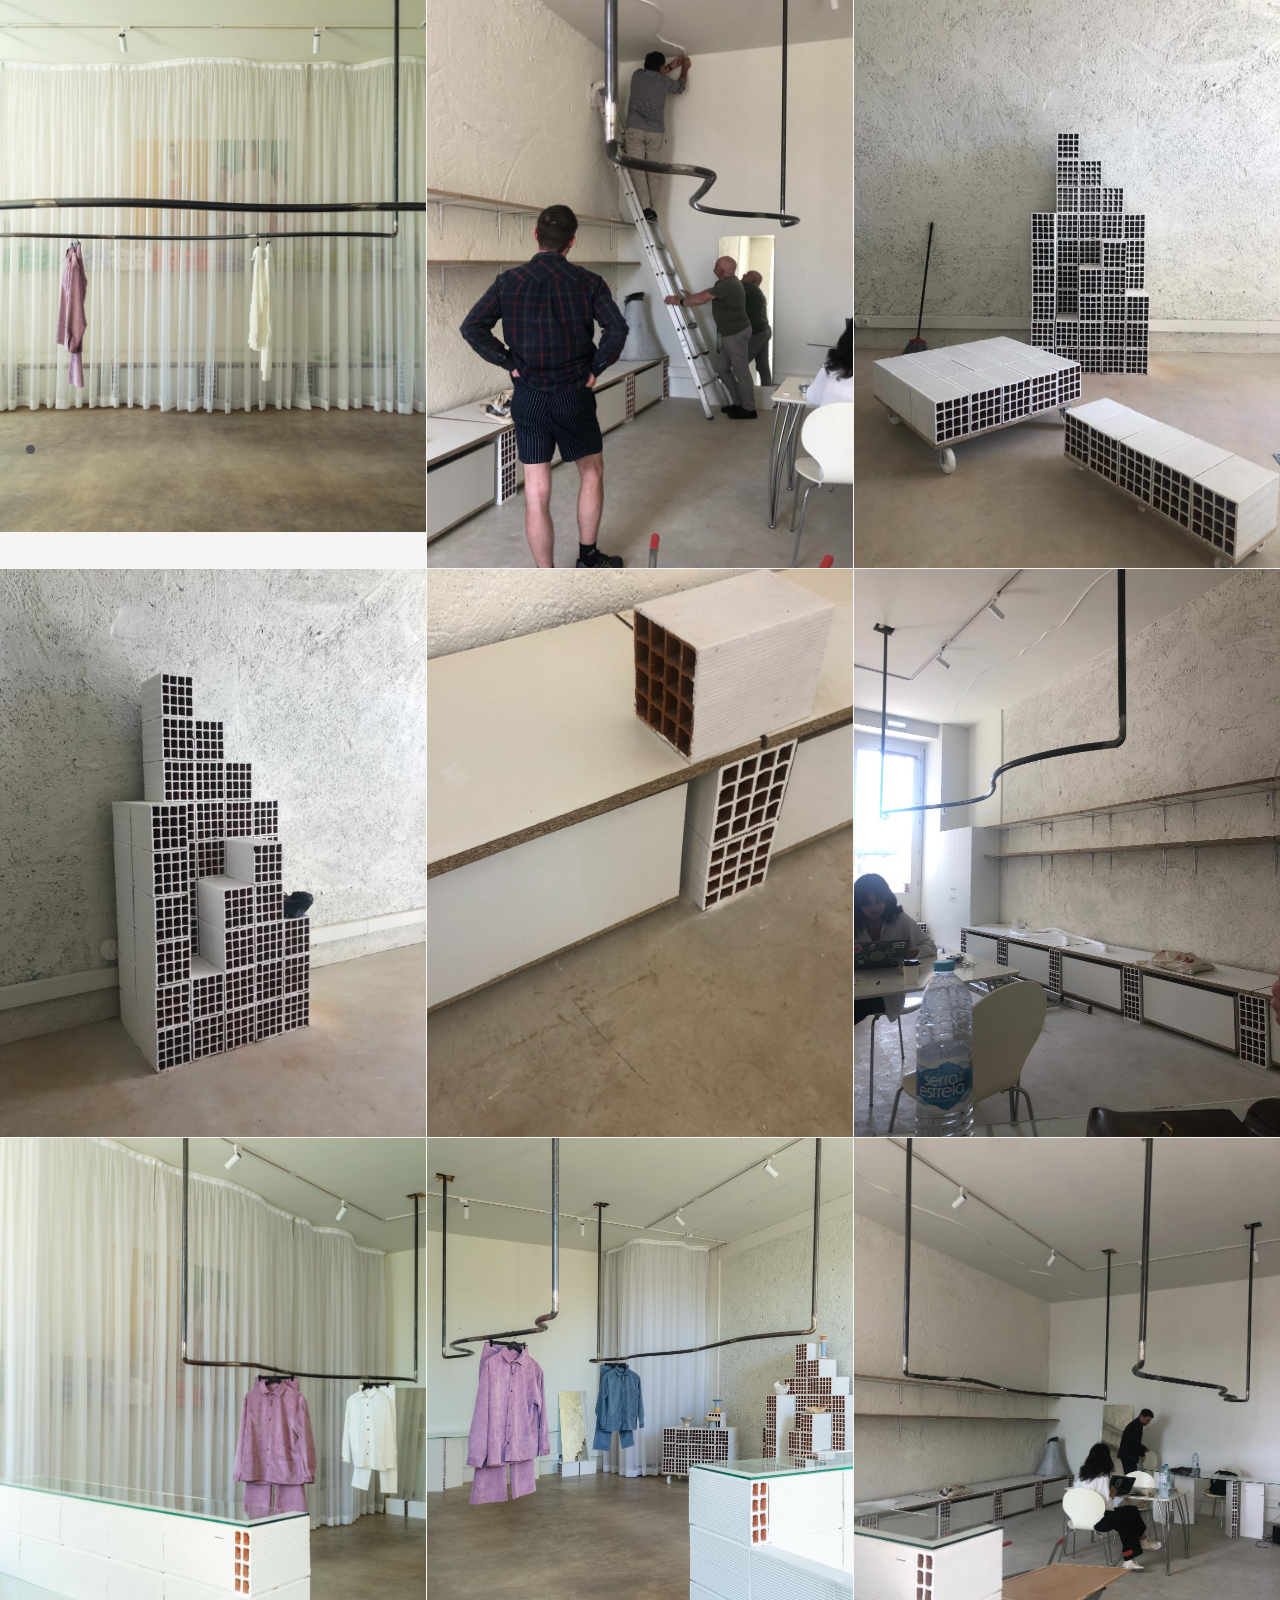
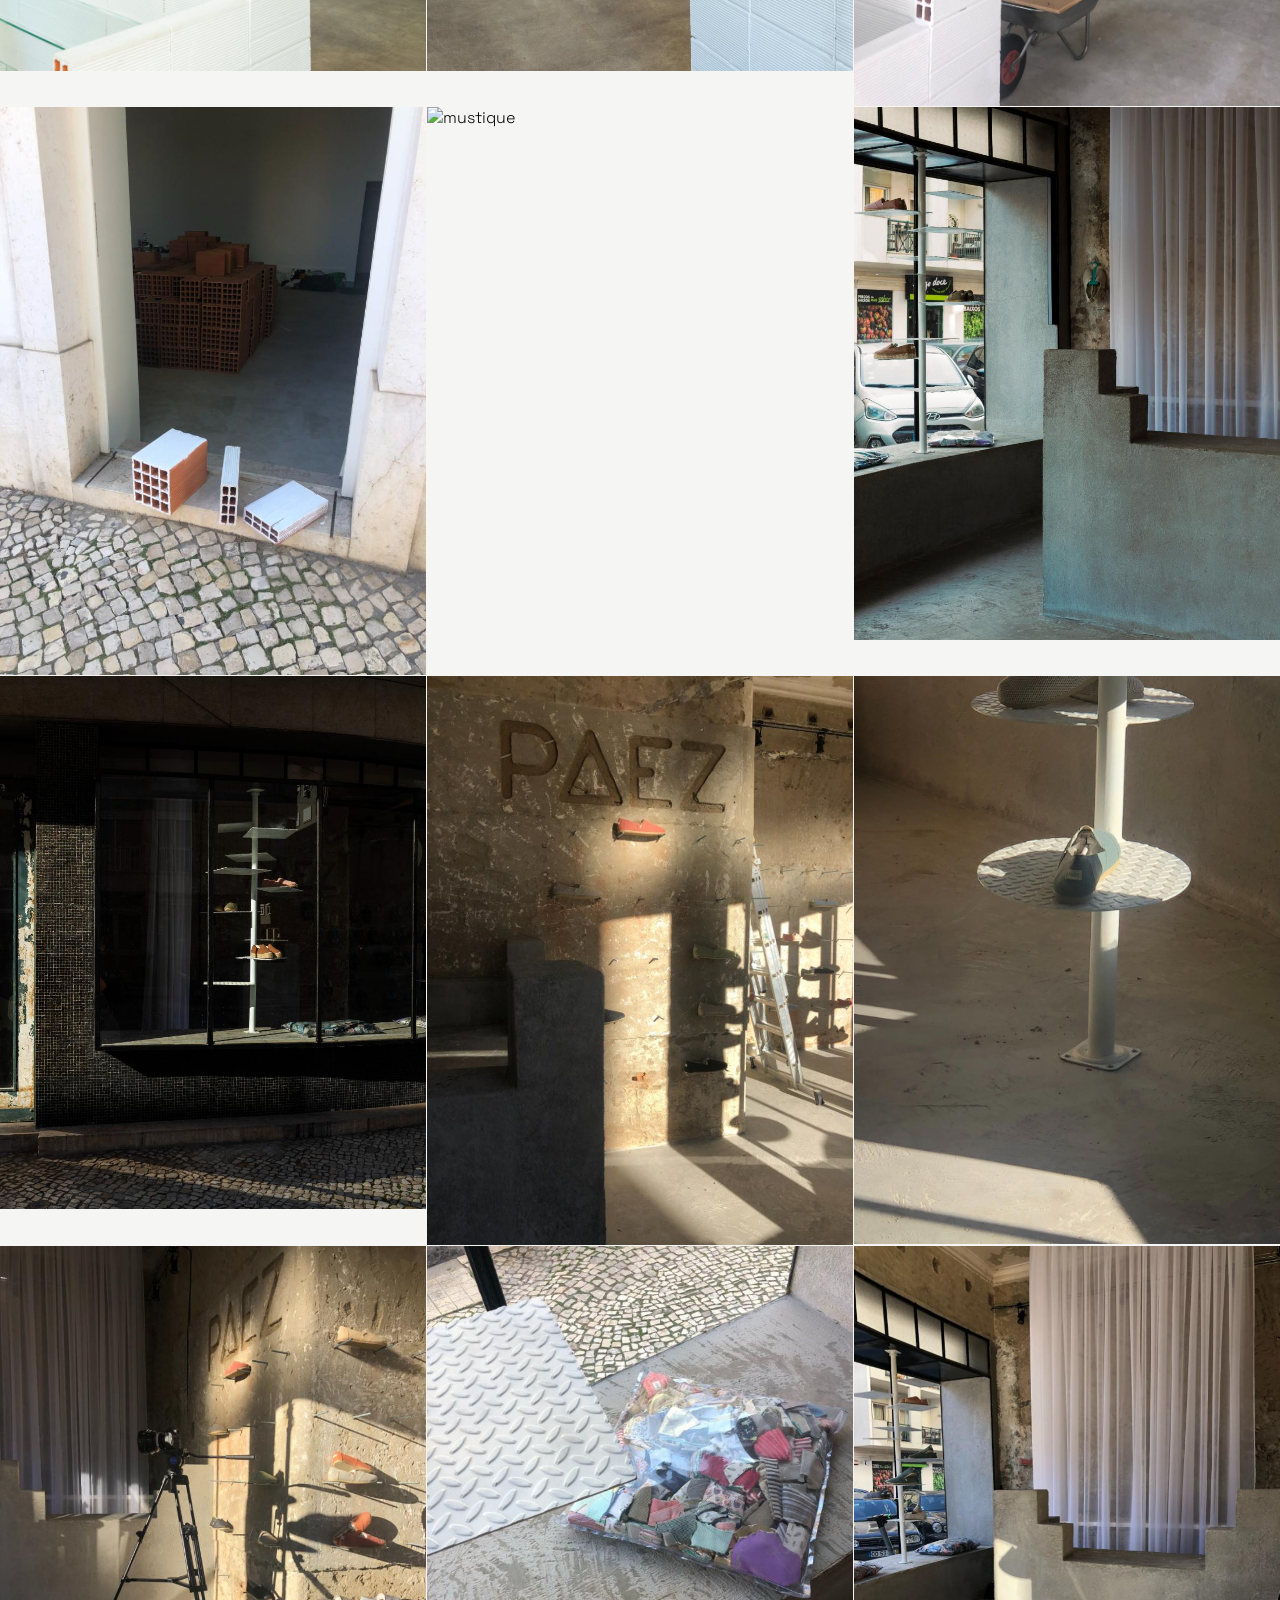
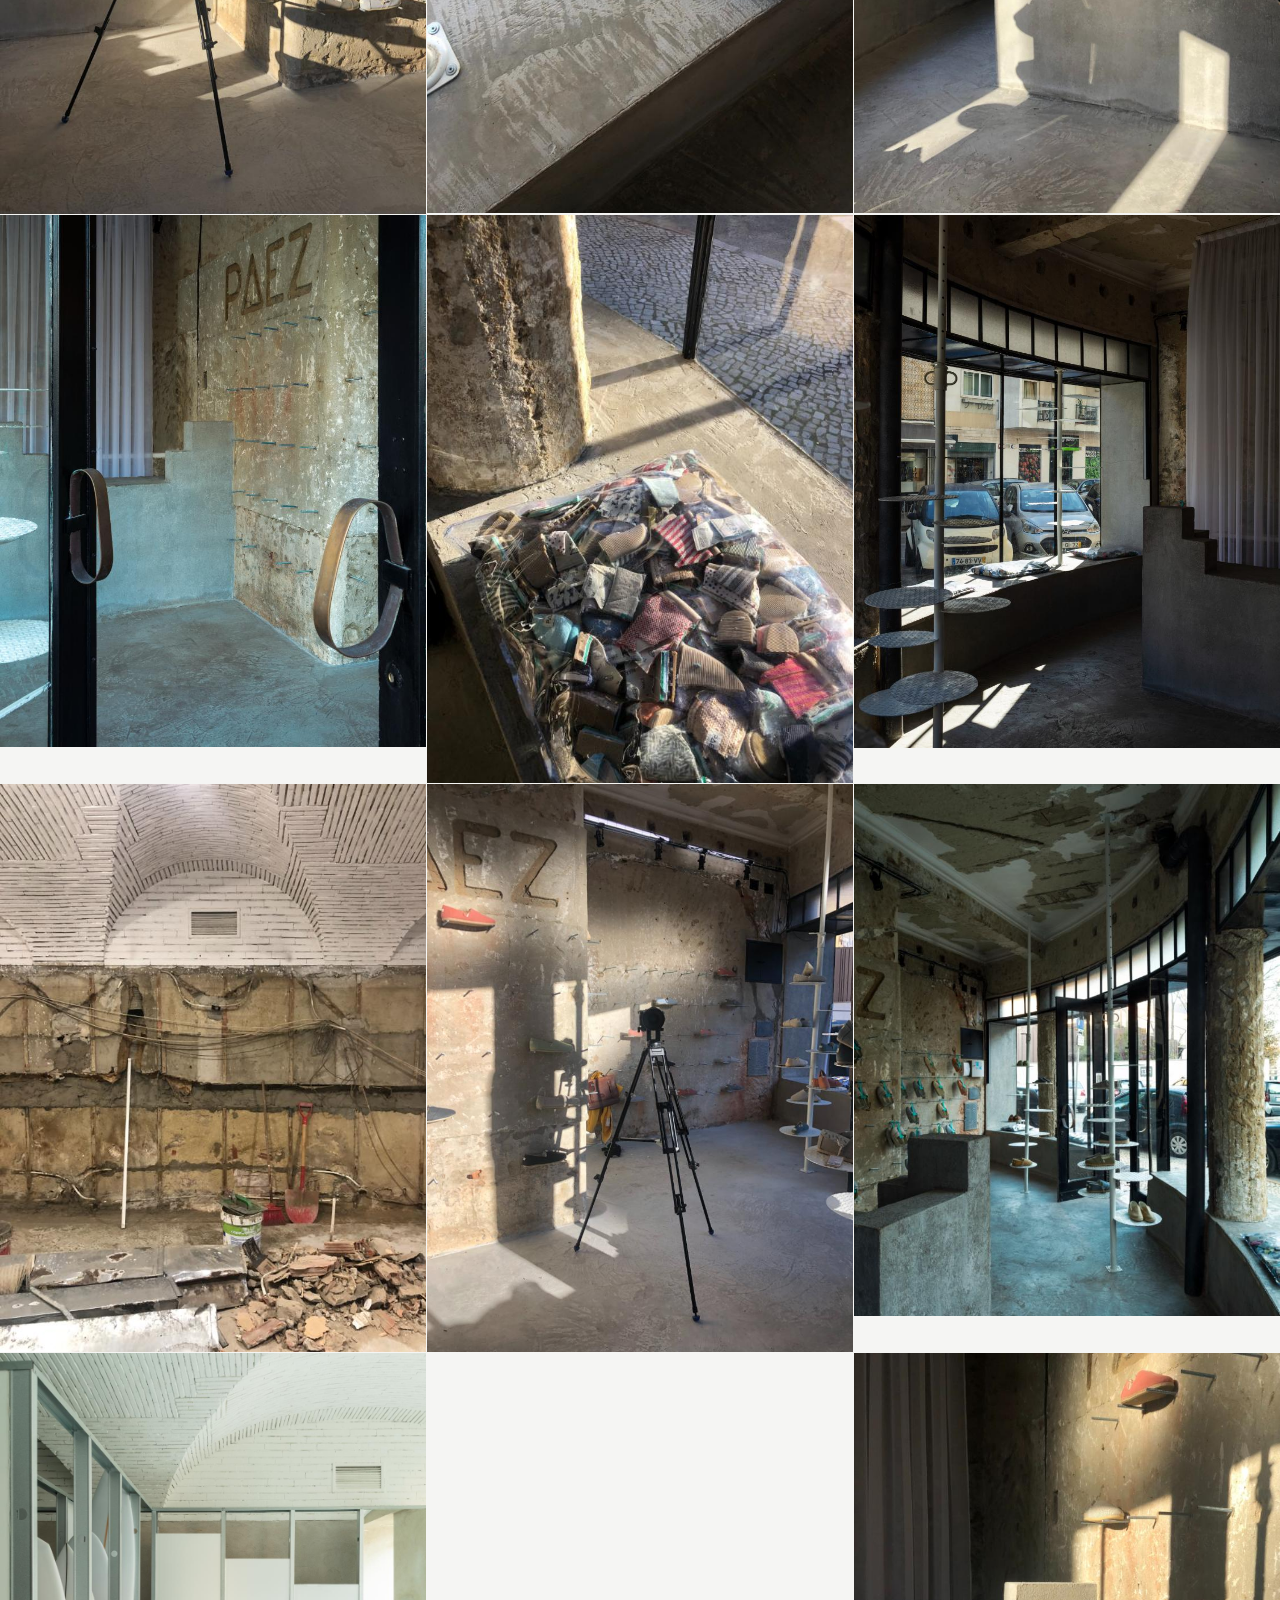
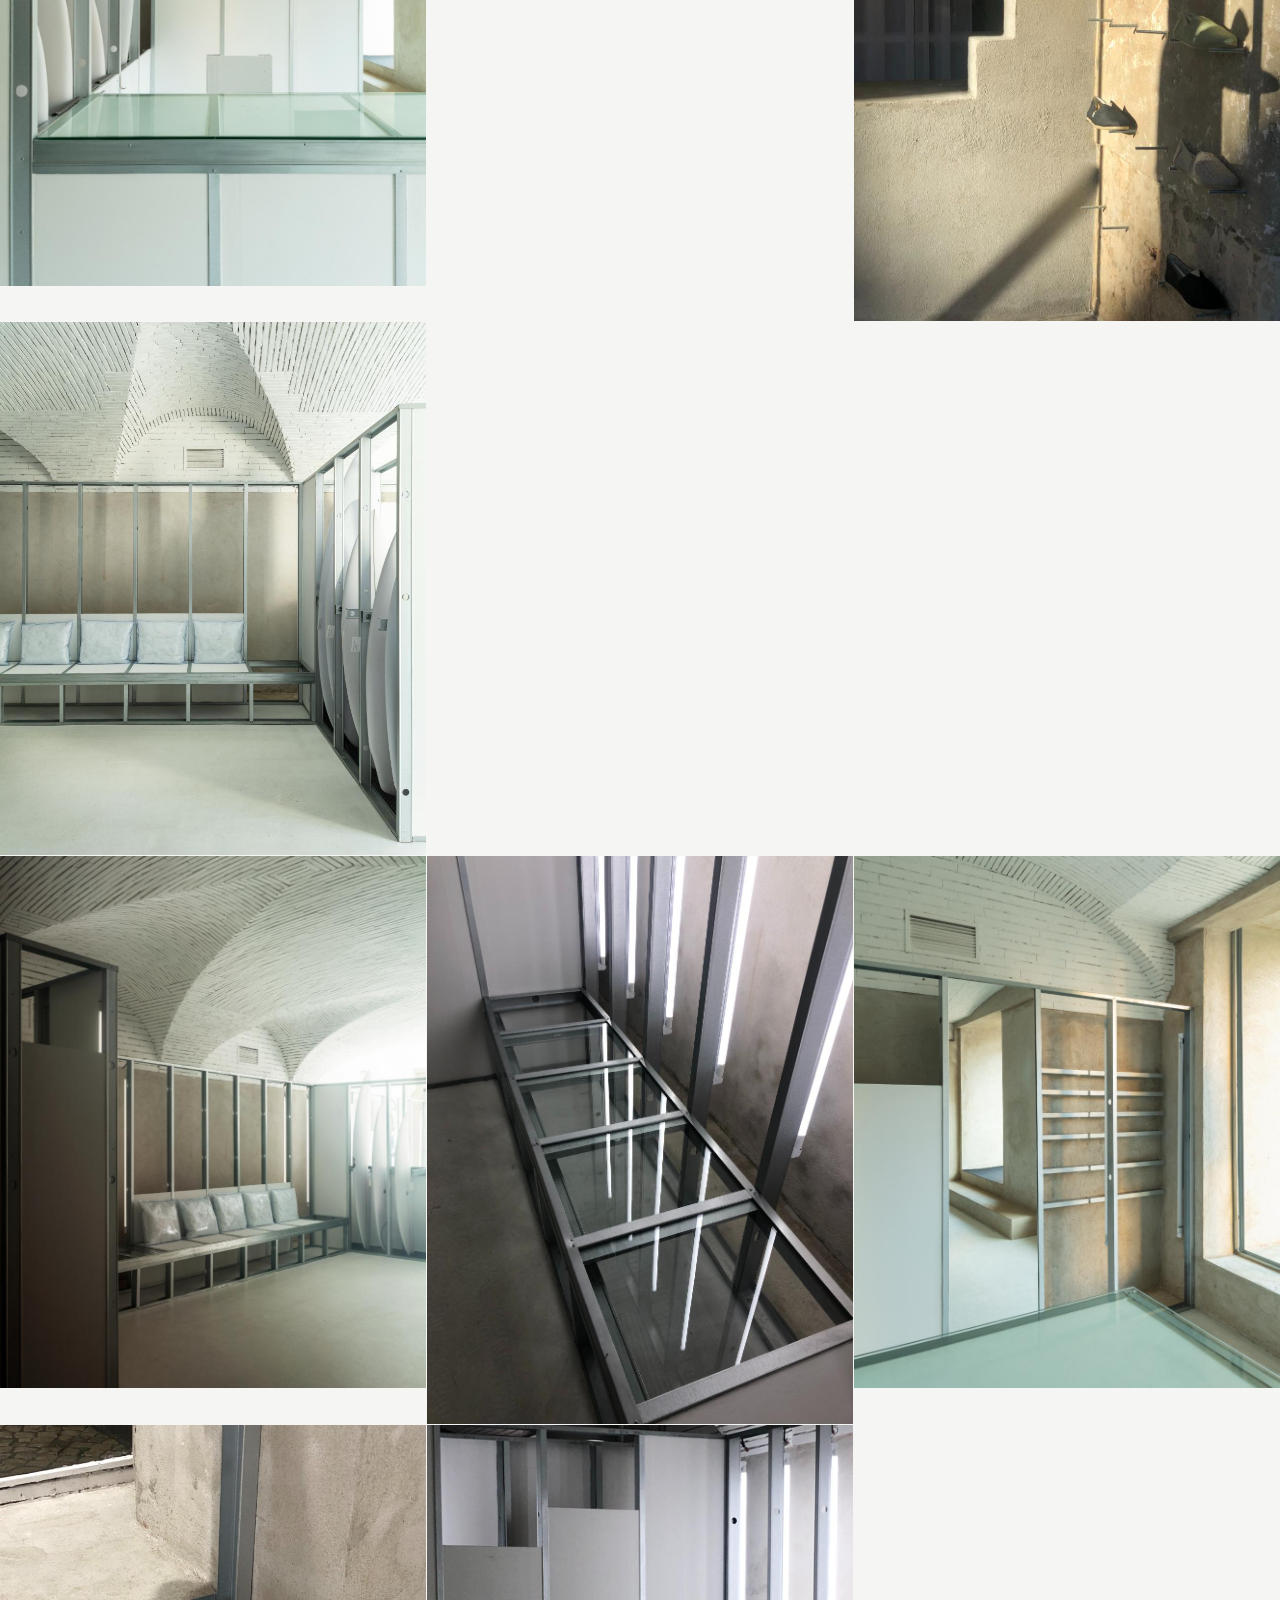
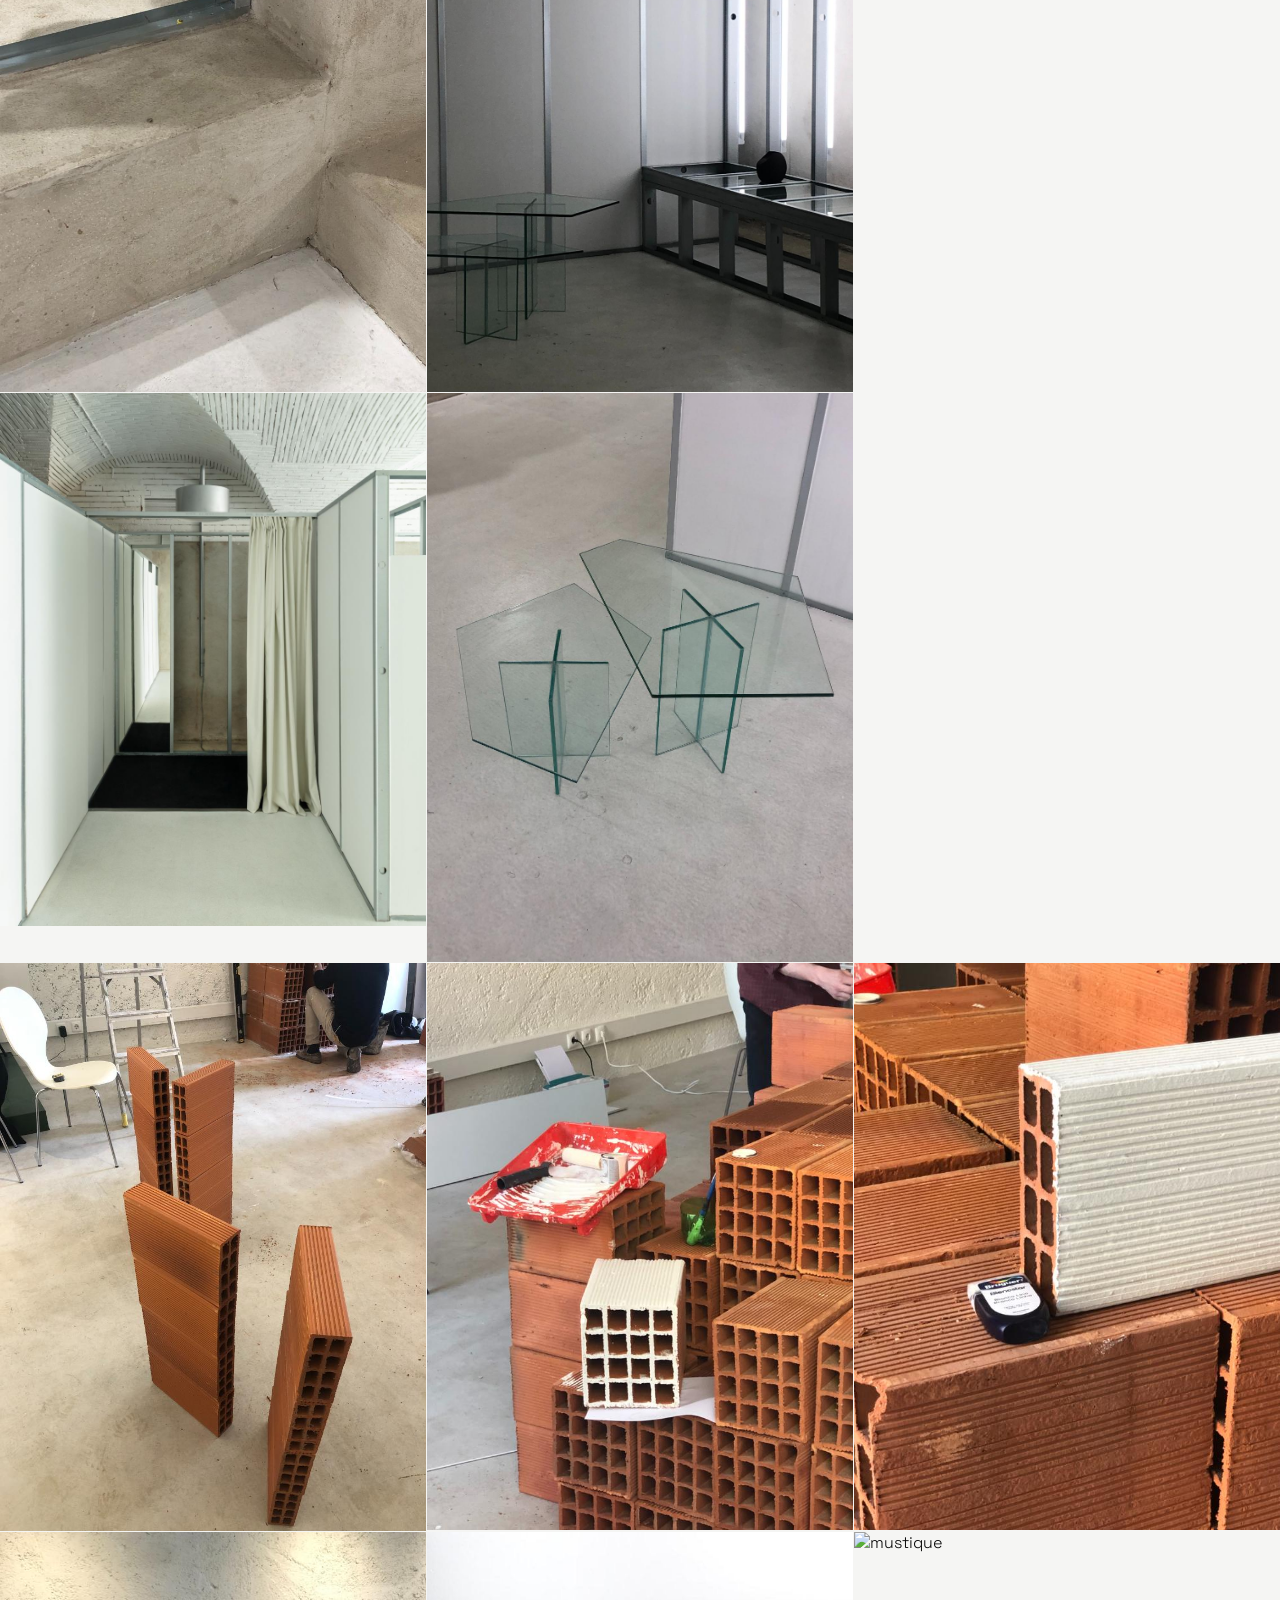
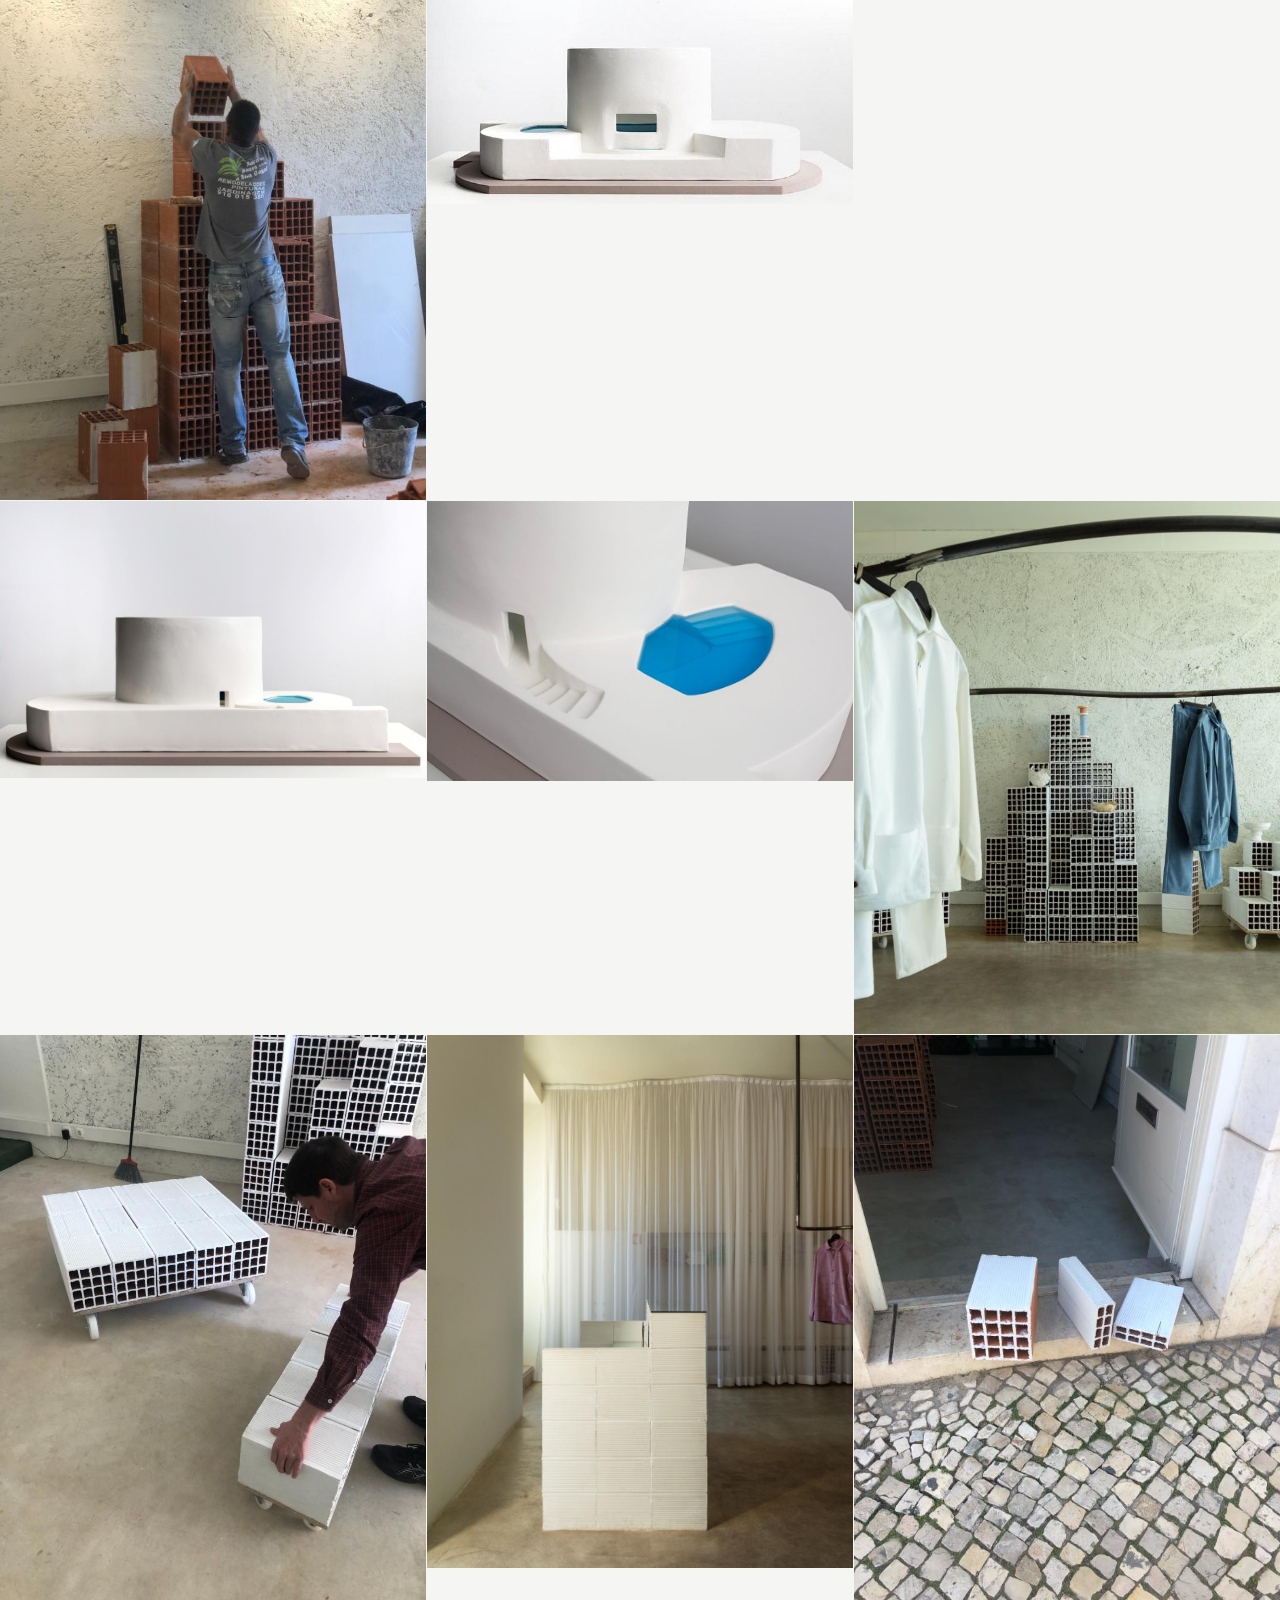
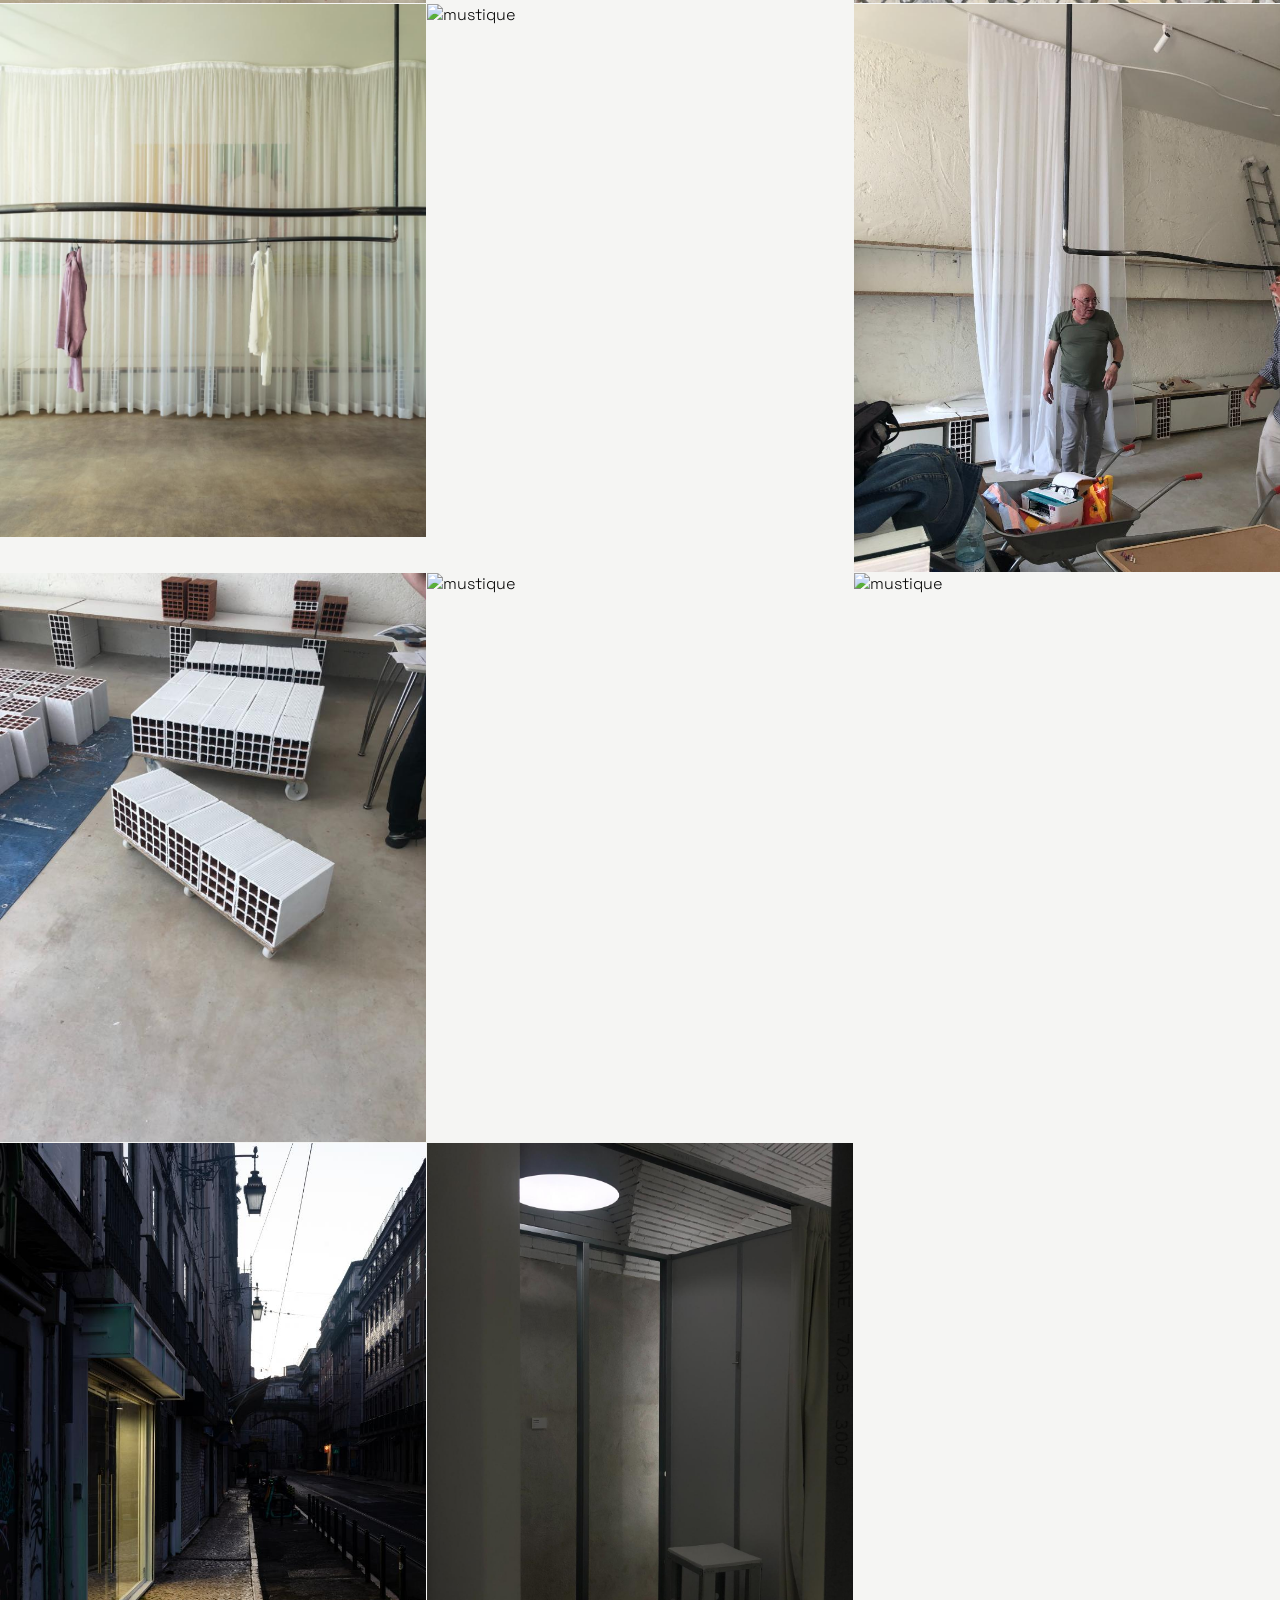
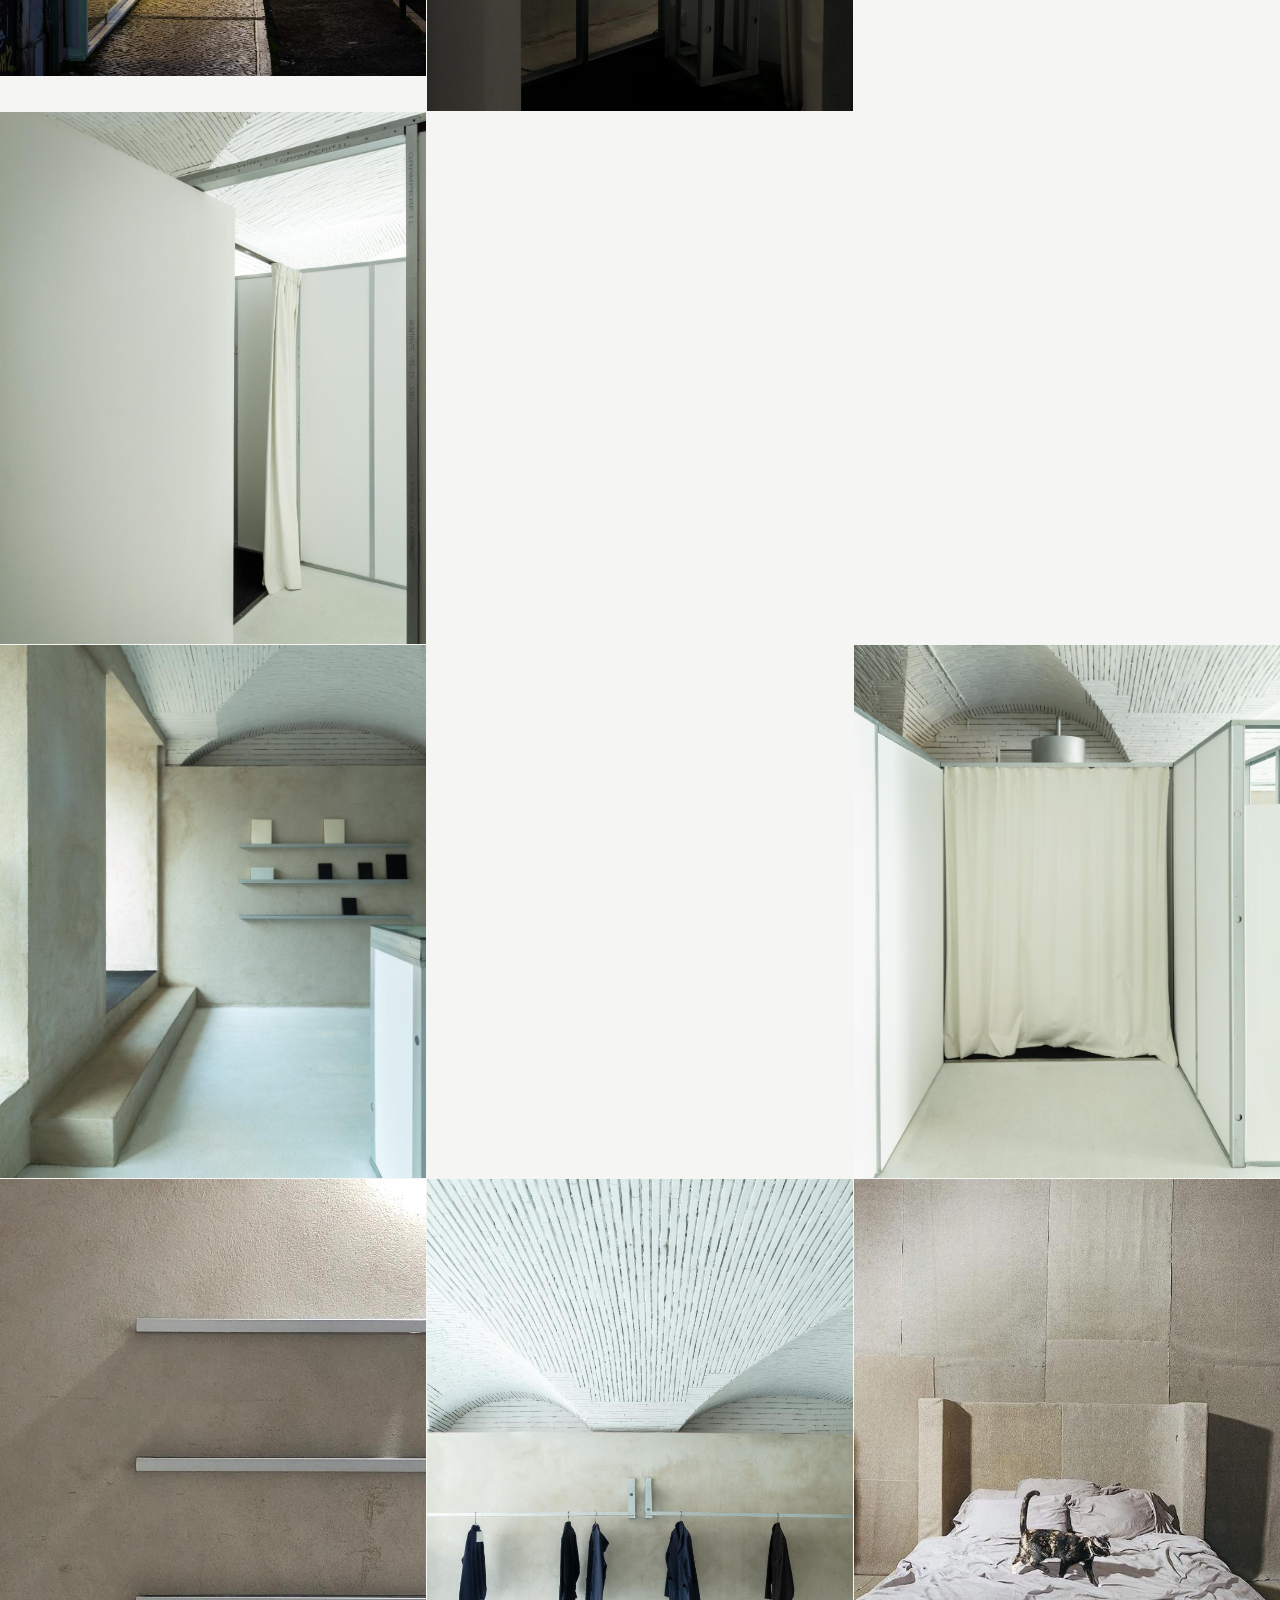
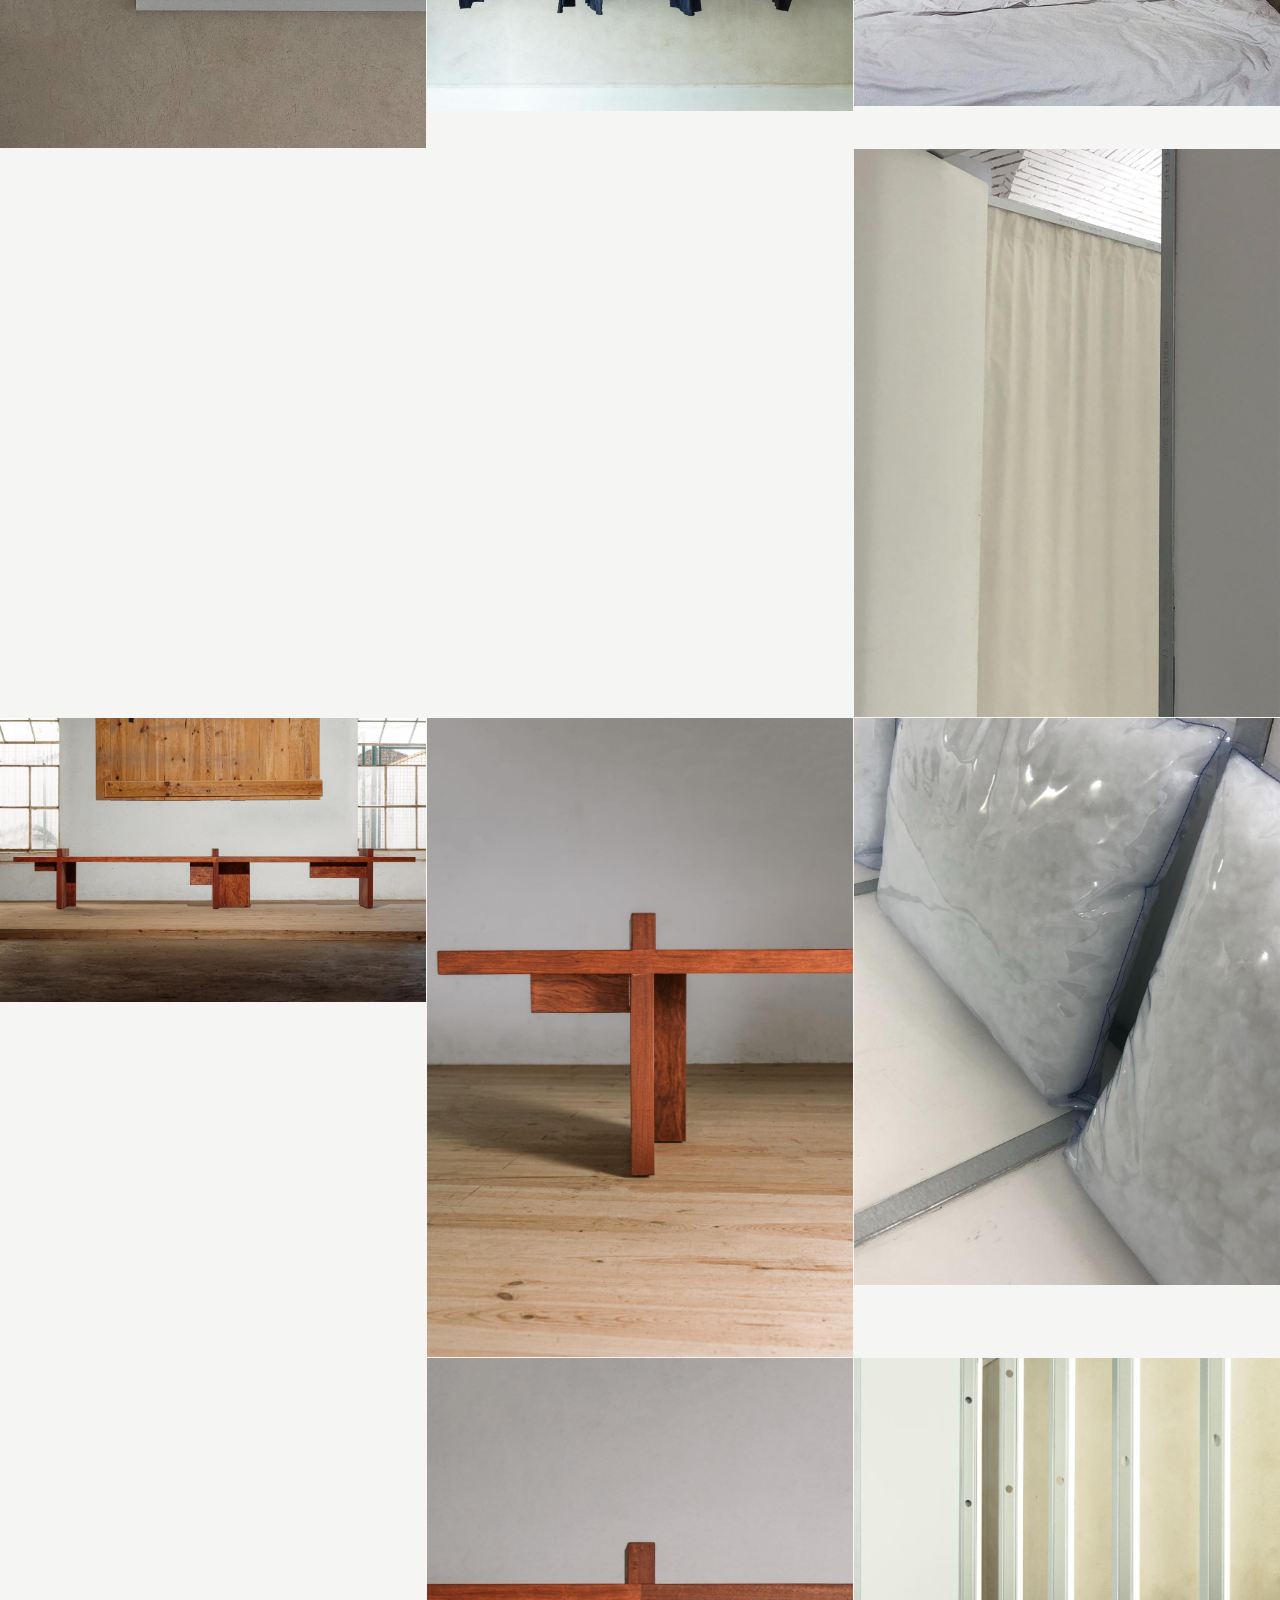
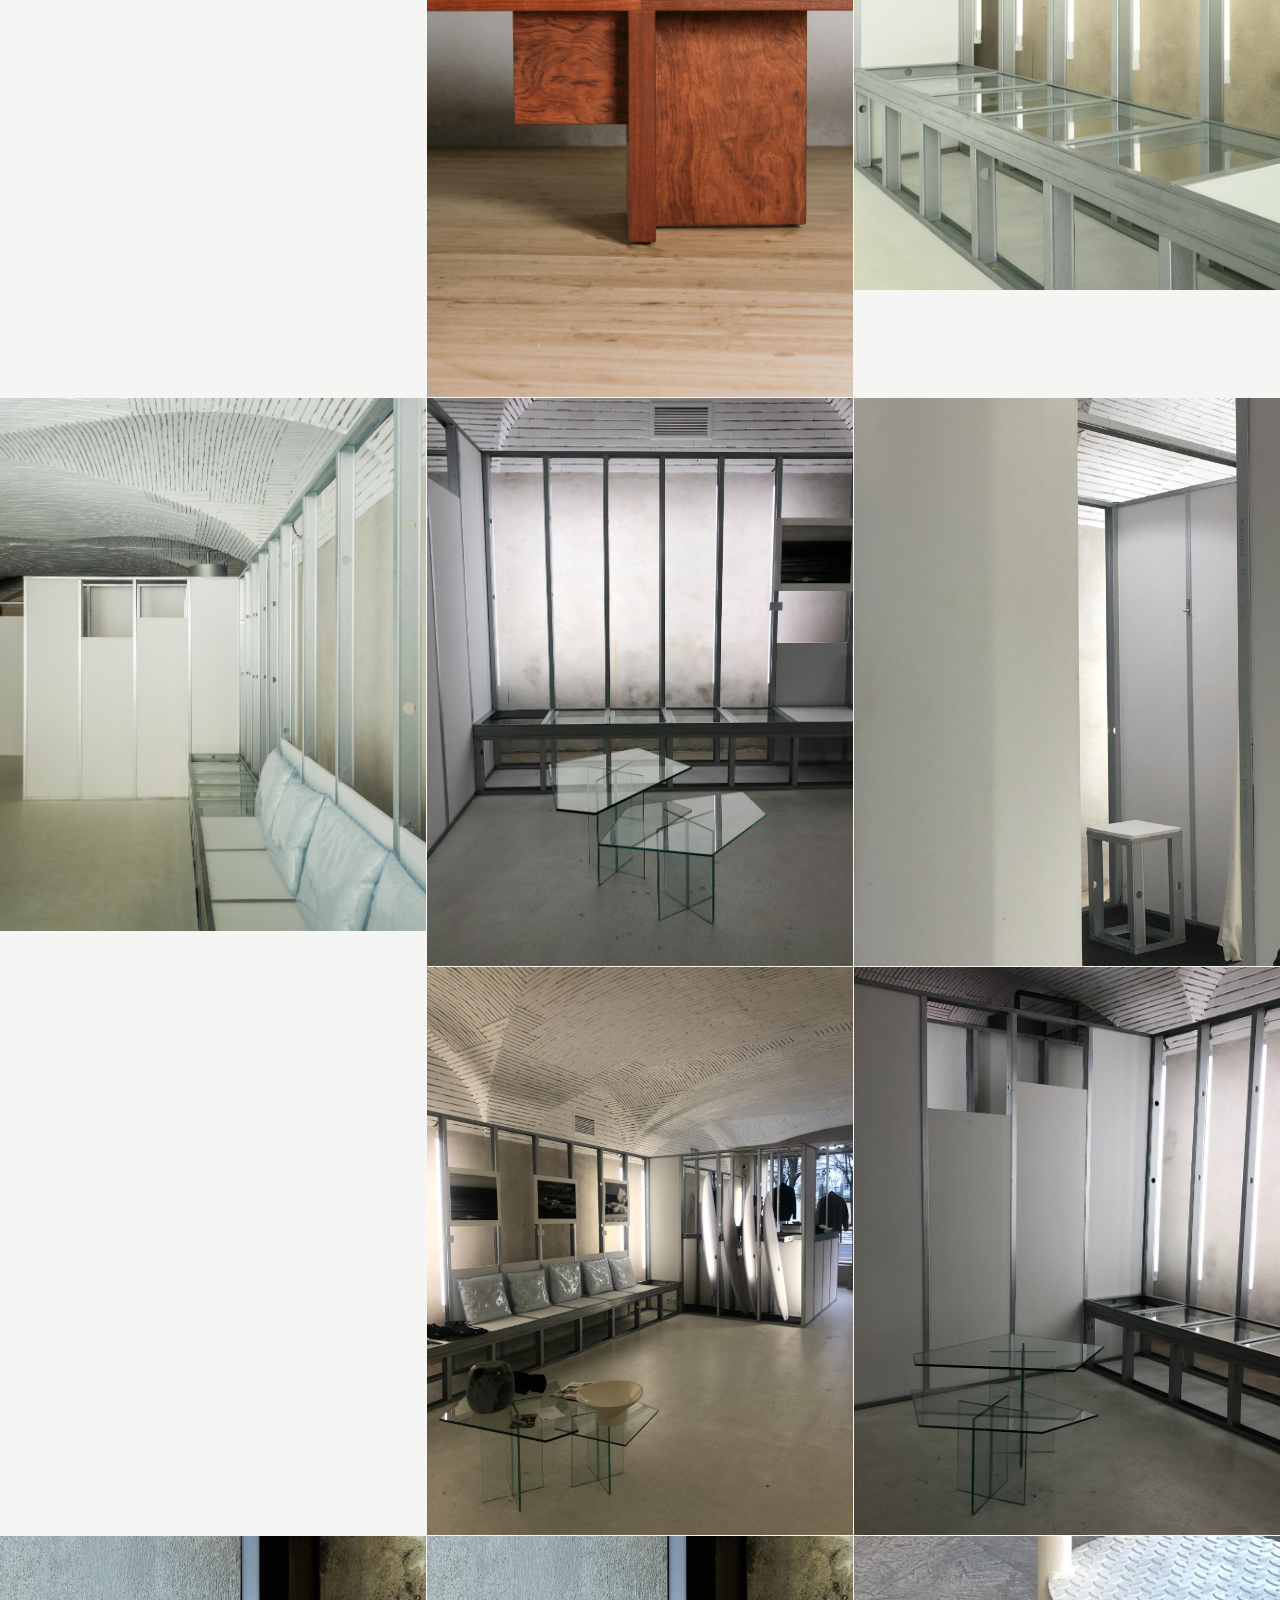
==== index.html @ f378870a "Prepare site for GitHub Pages" ====
<!doctype html>
<html lang="pt">
<head>
  <meta charset="utf-8" />
  <meta name="viewport" content="width=device-width, initial-scale=1.0" />
  <title>Miguel Ortigao — Arquitectura</title>
  <meta http-equiv="refresh" content="0; url=scroll.html" />
  <script>
    window.location.replace('scroll.html' + window.location.search + window.location.hash);
  </script>
</head>
<body>
  <p><a href="scroll.html">Abrir site</a></p>
</body>
</html>
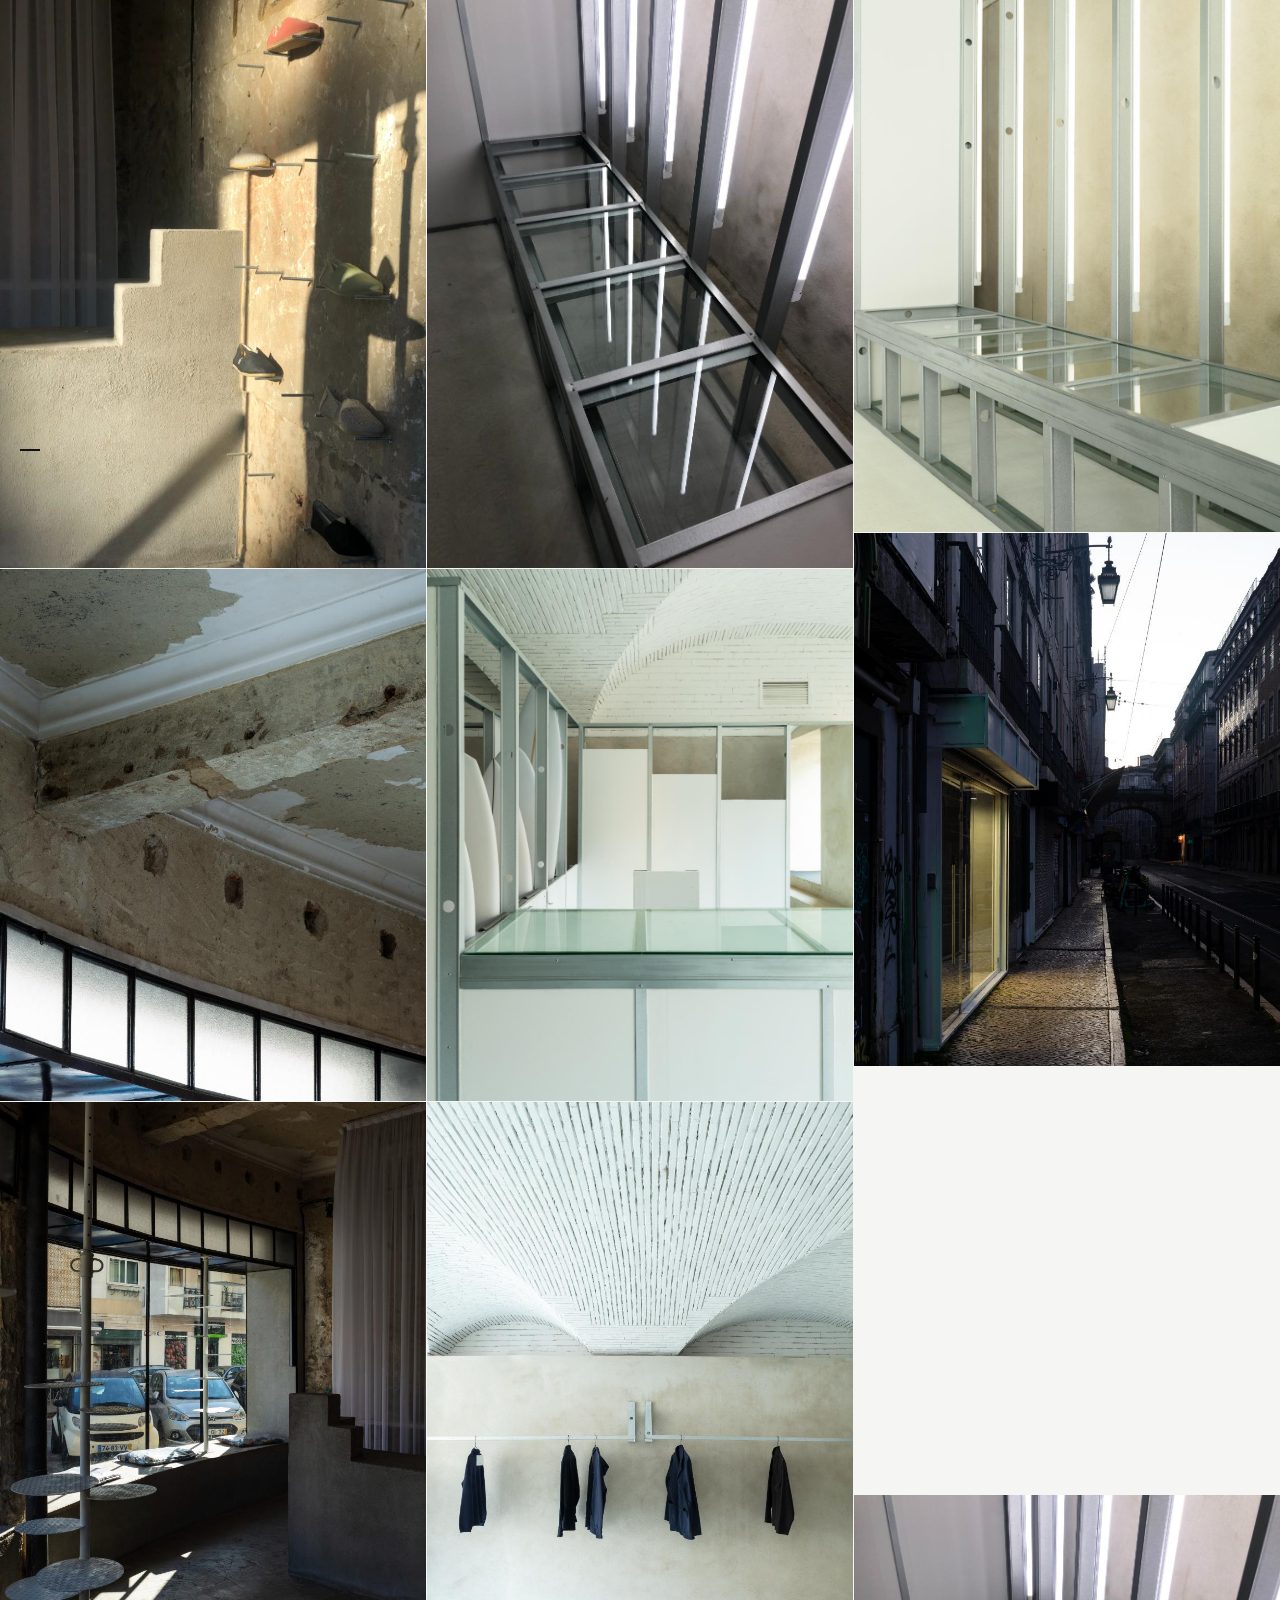
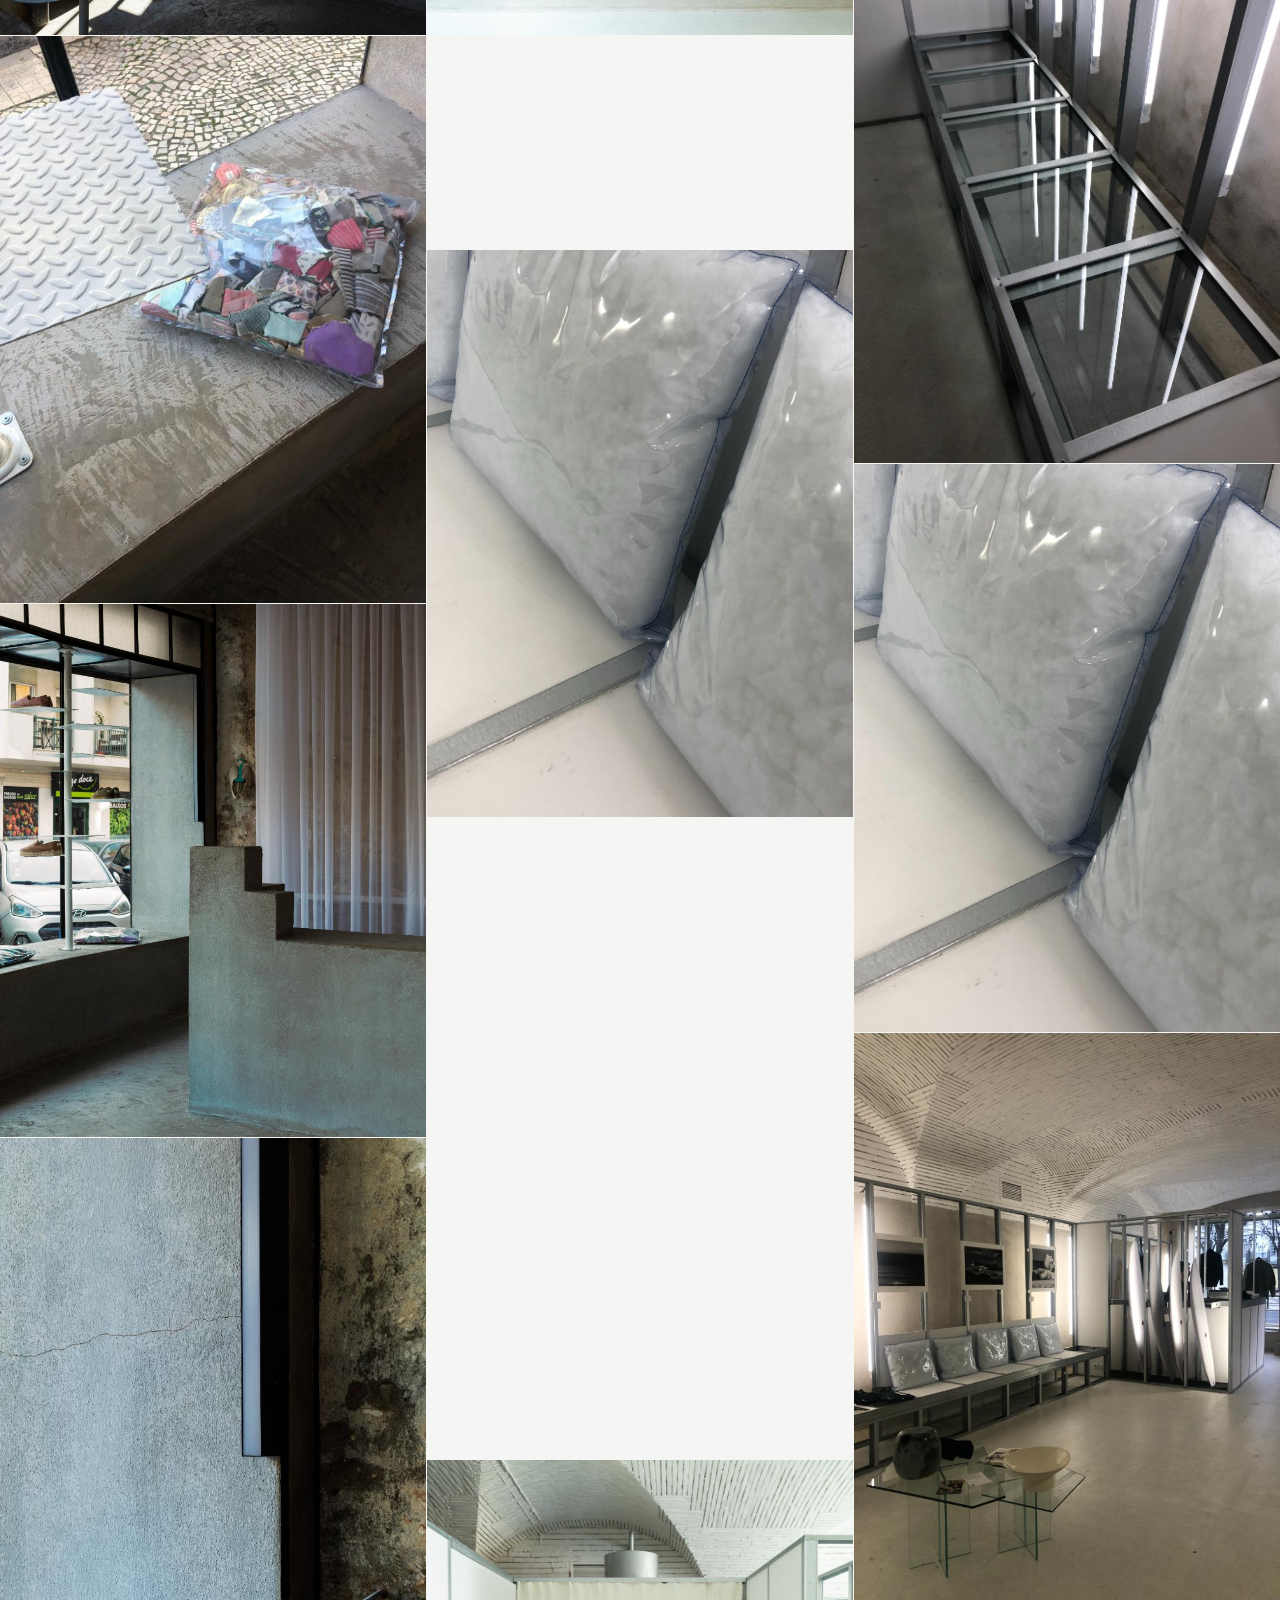
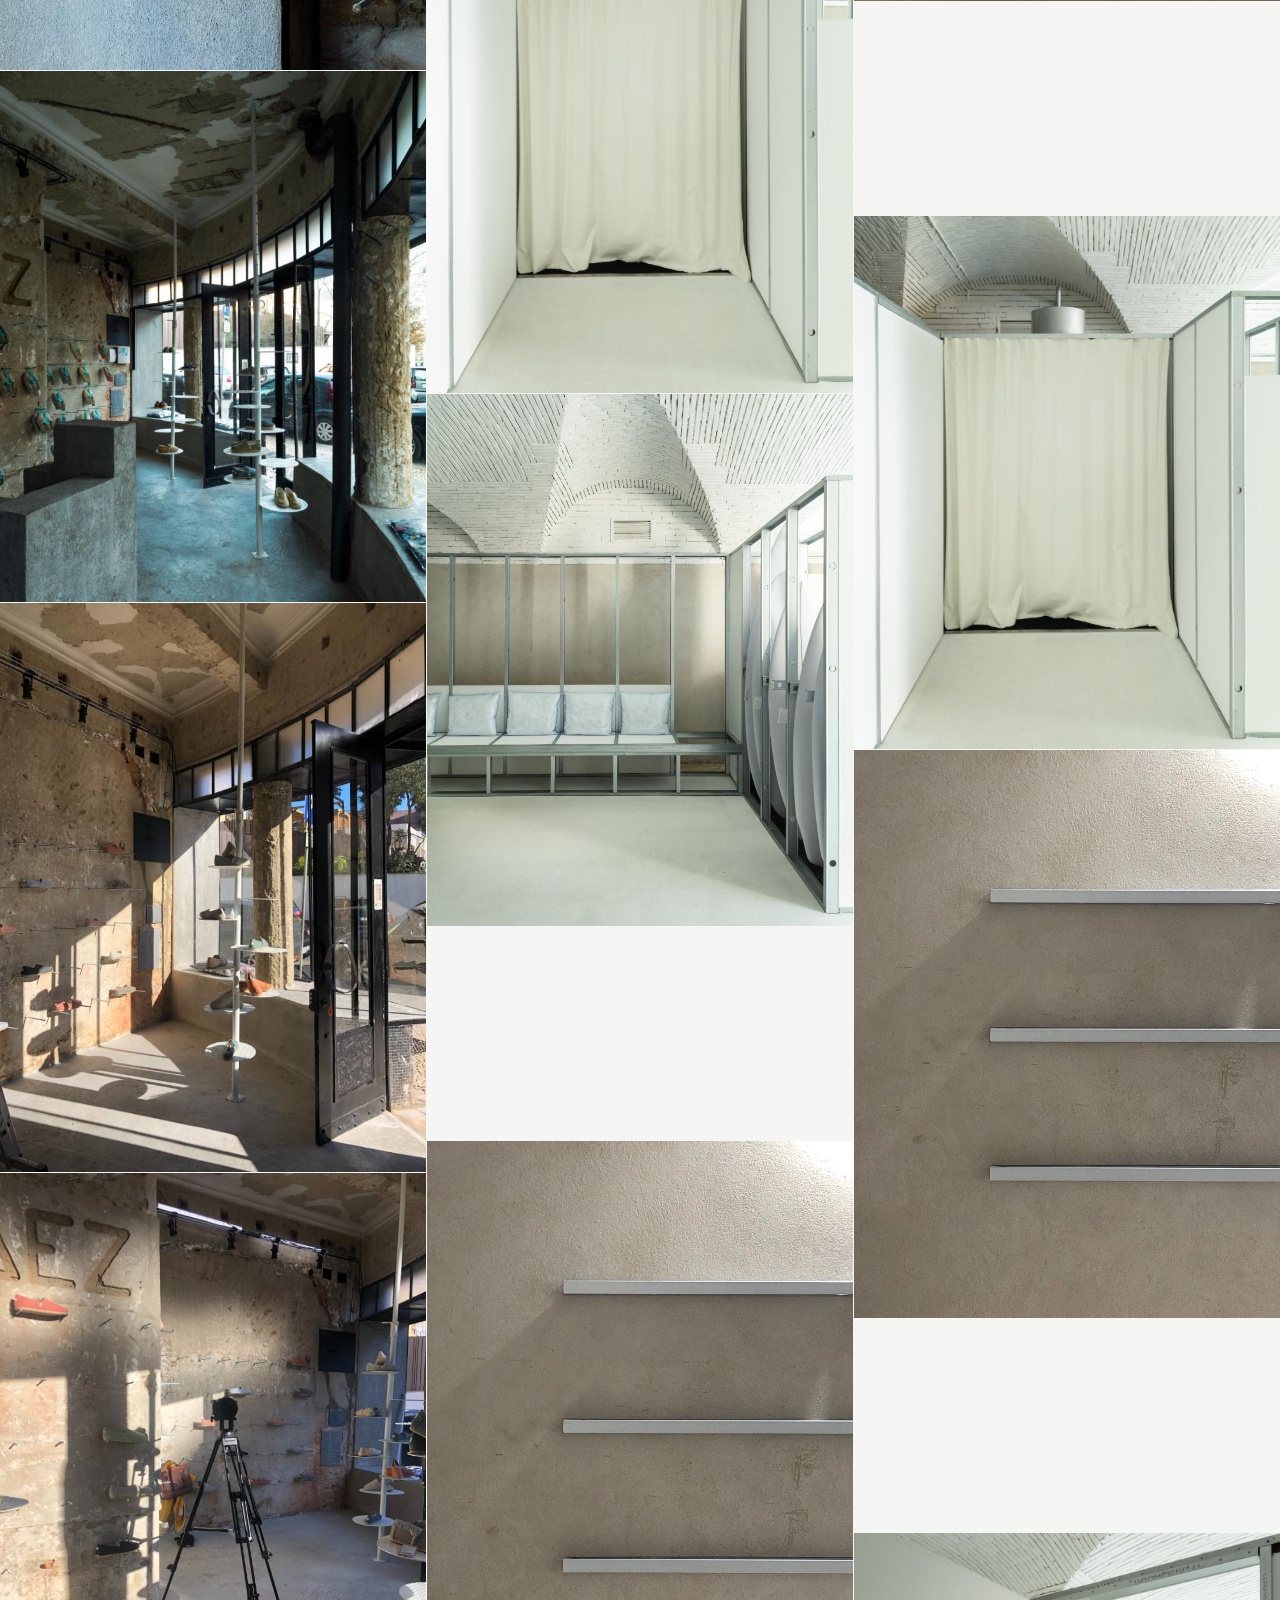
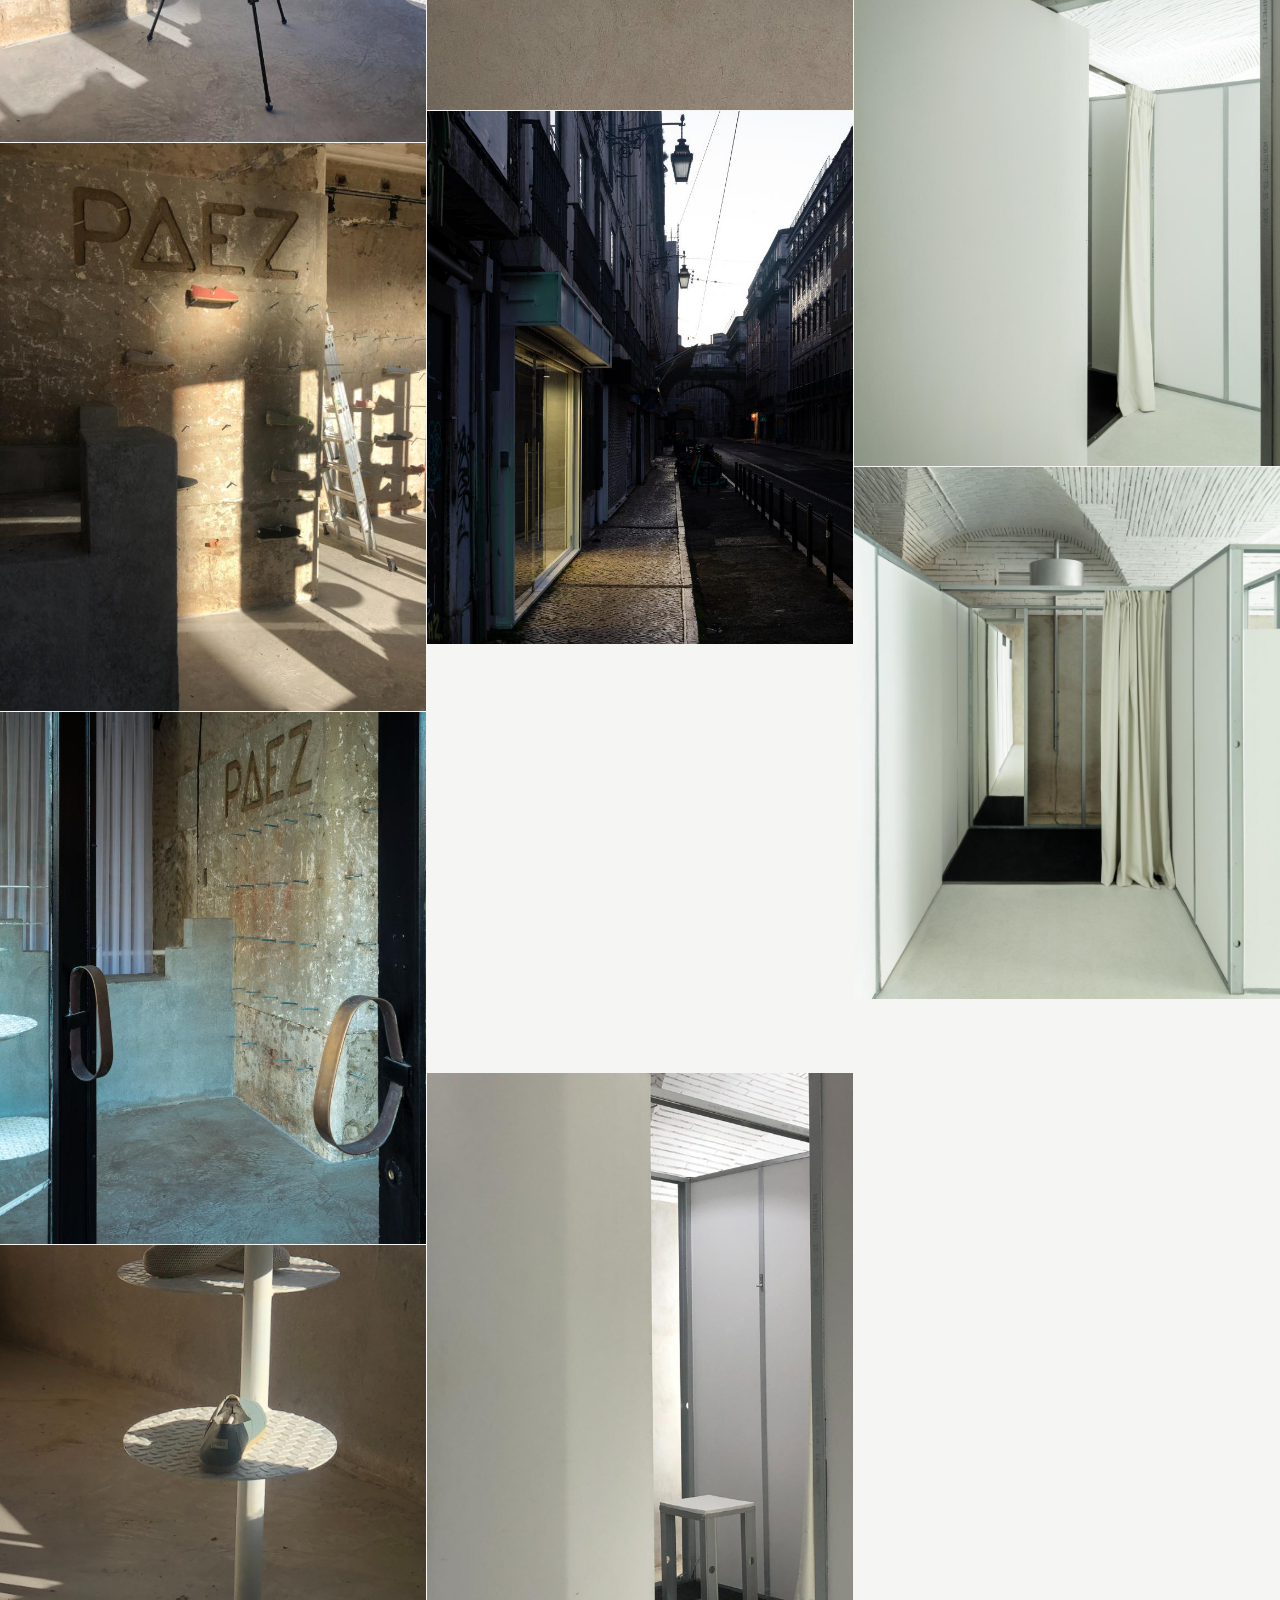
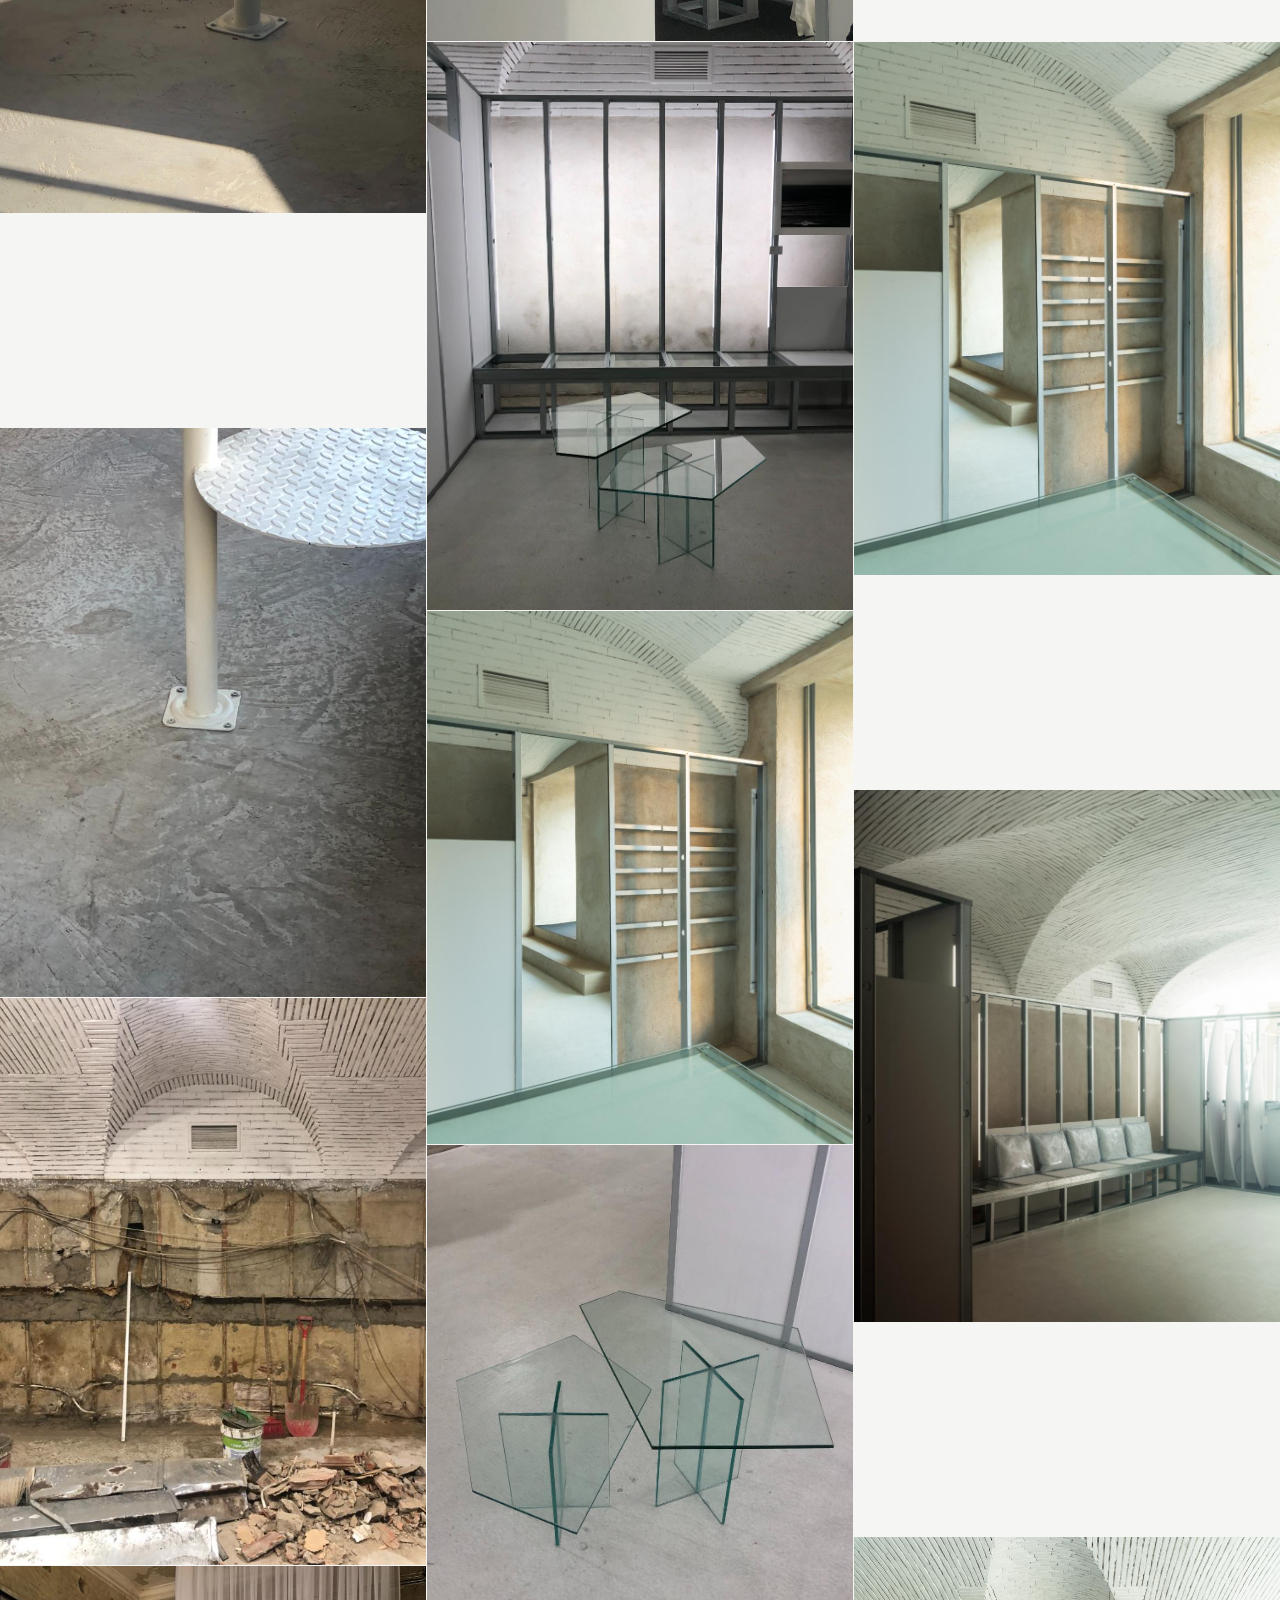
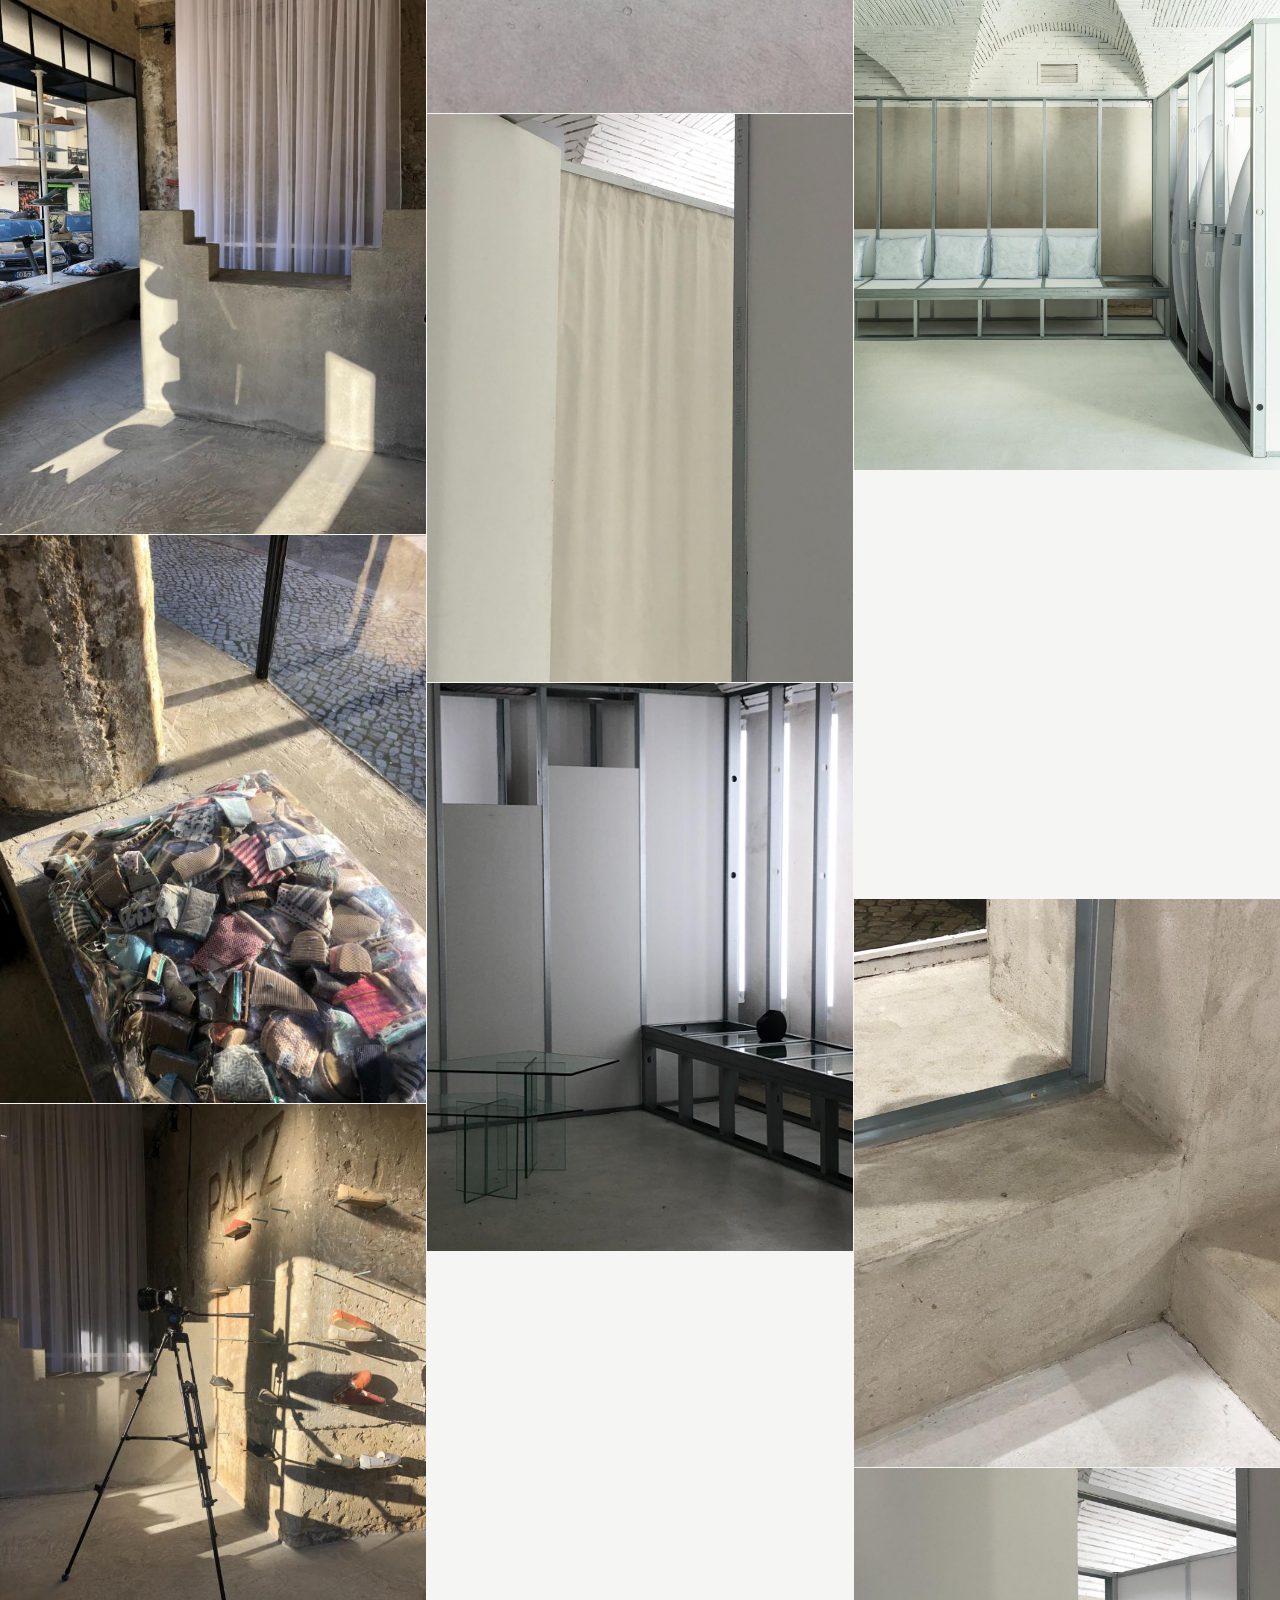
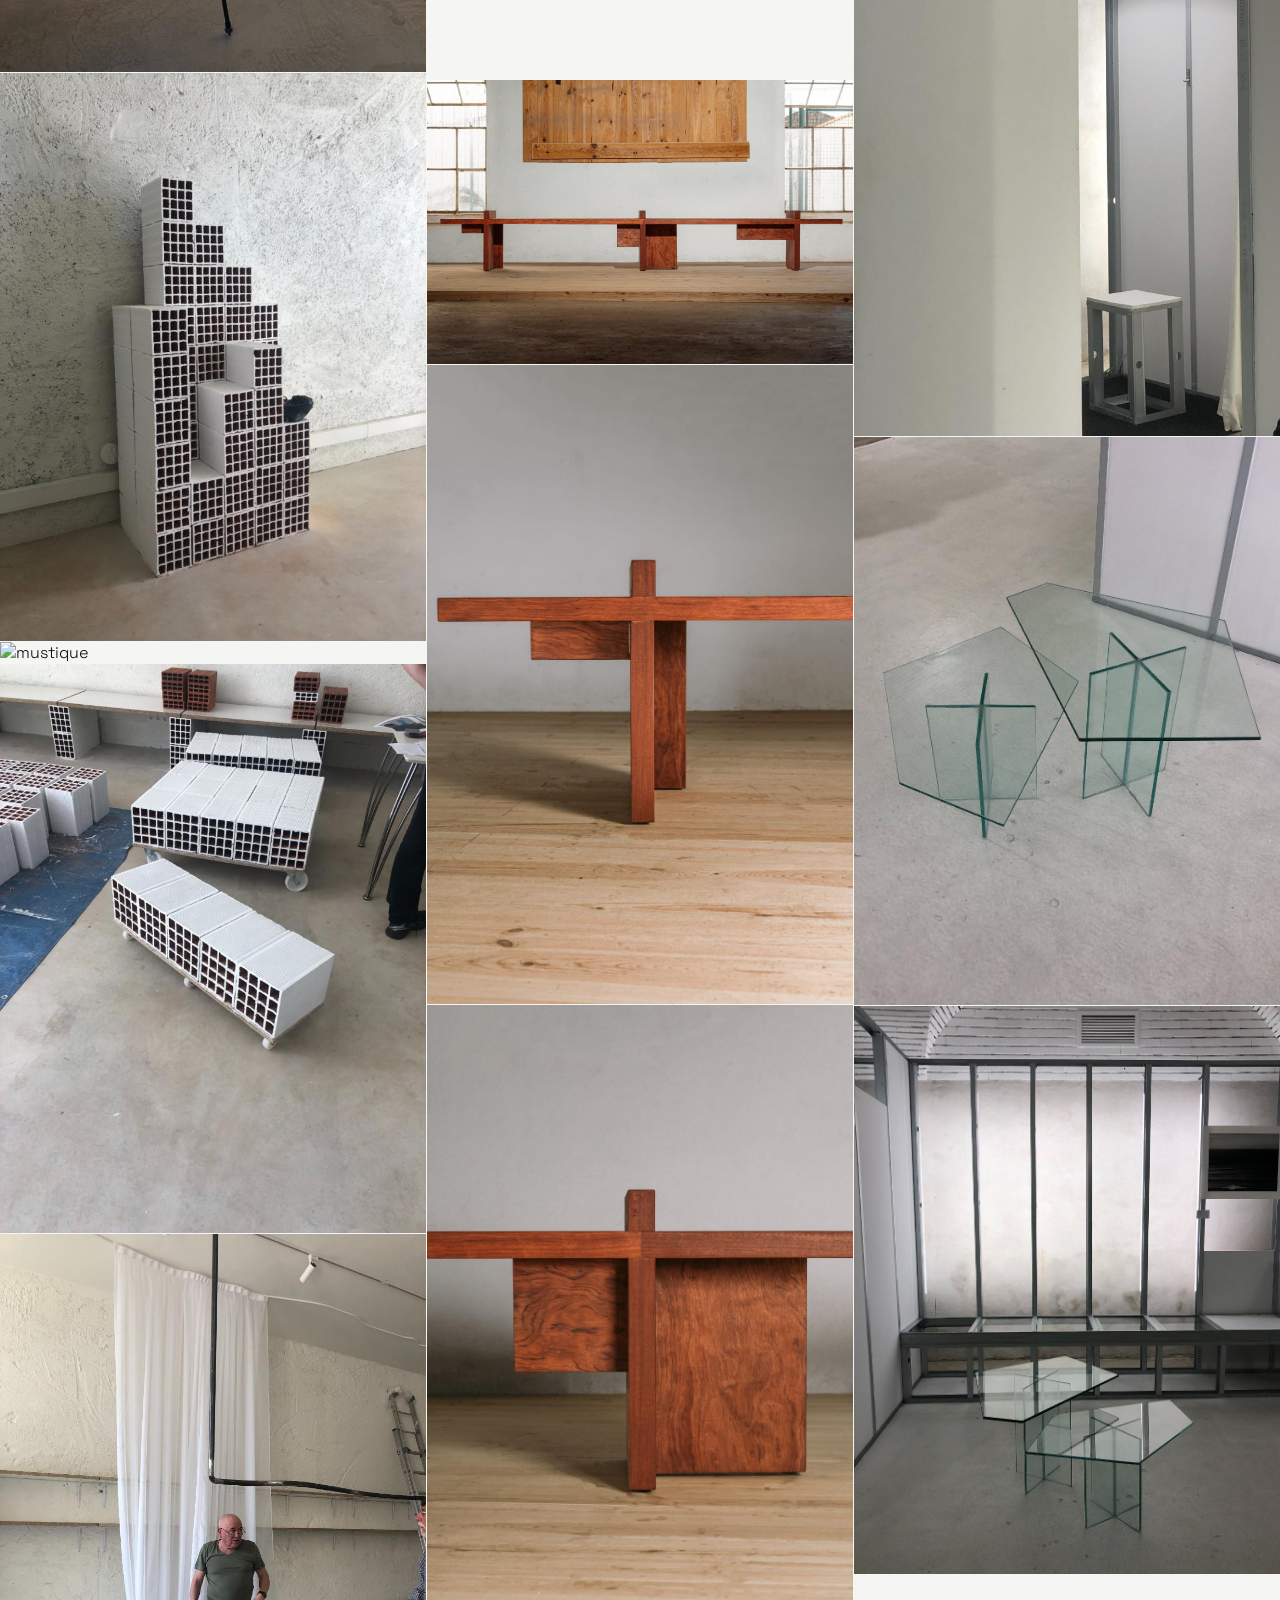
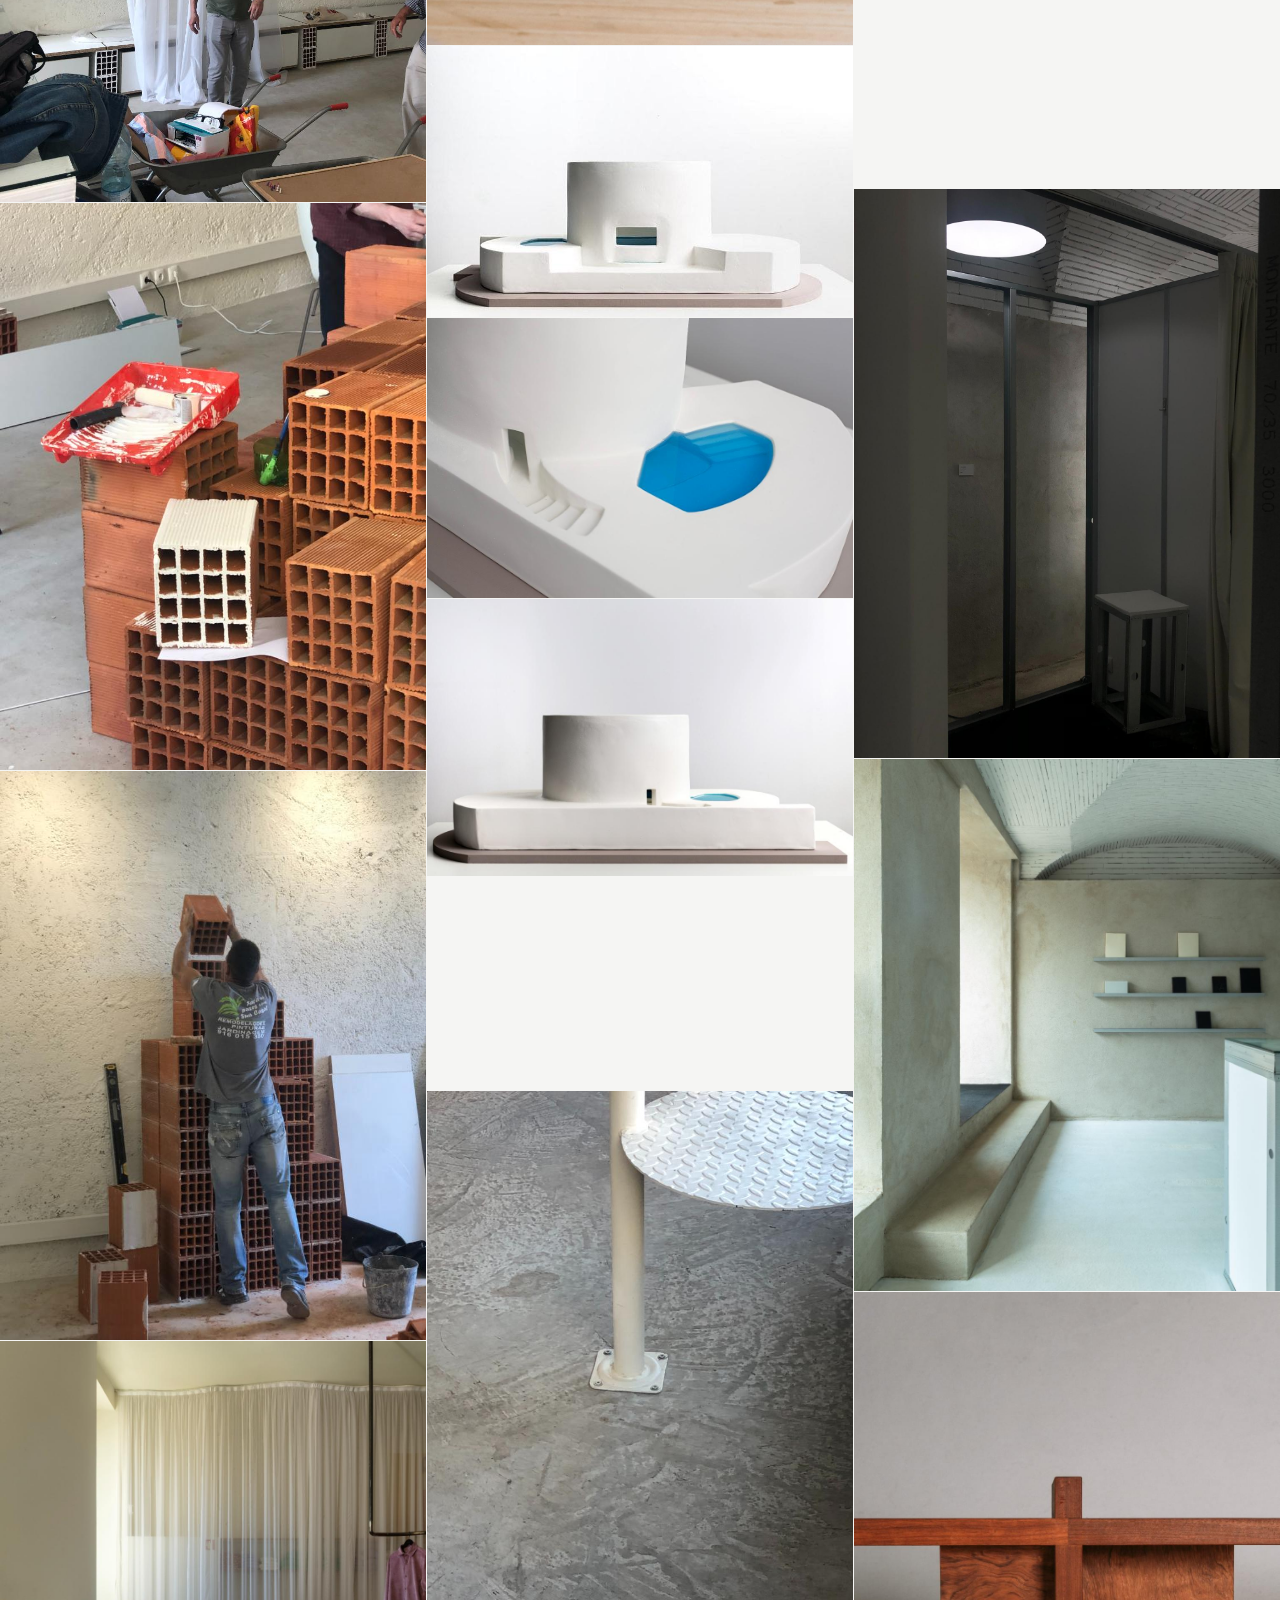
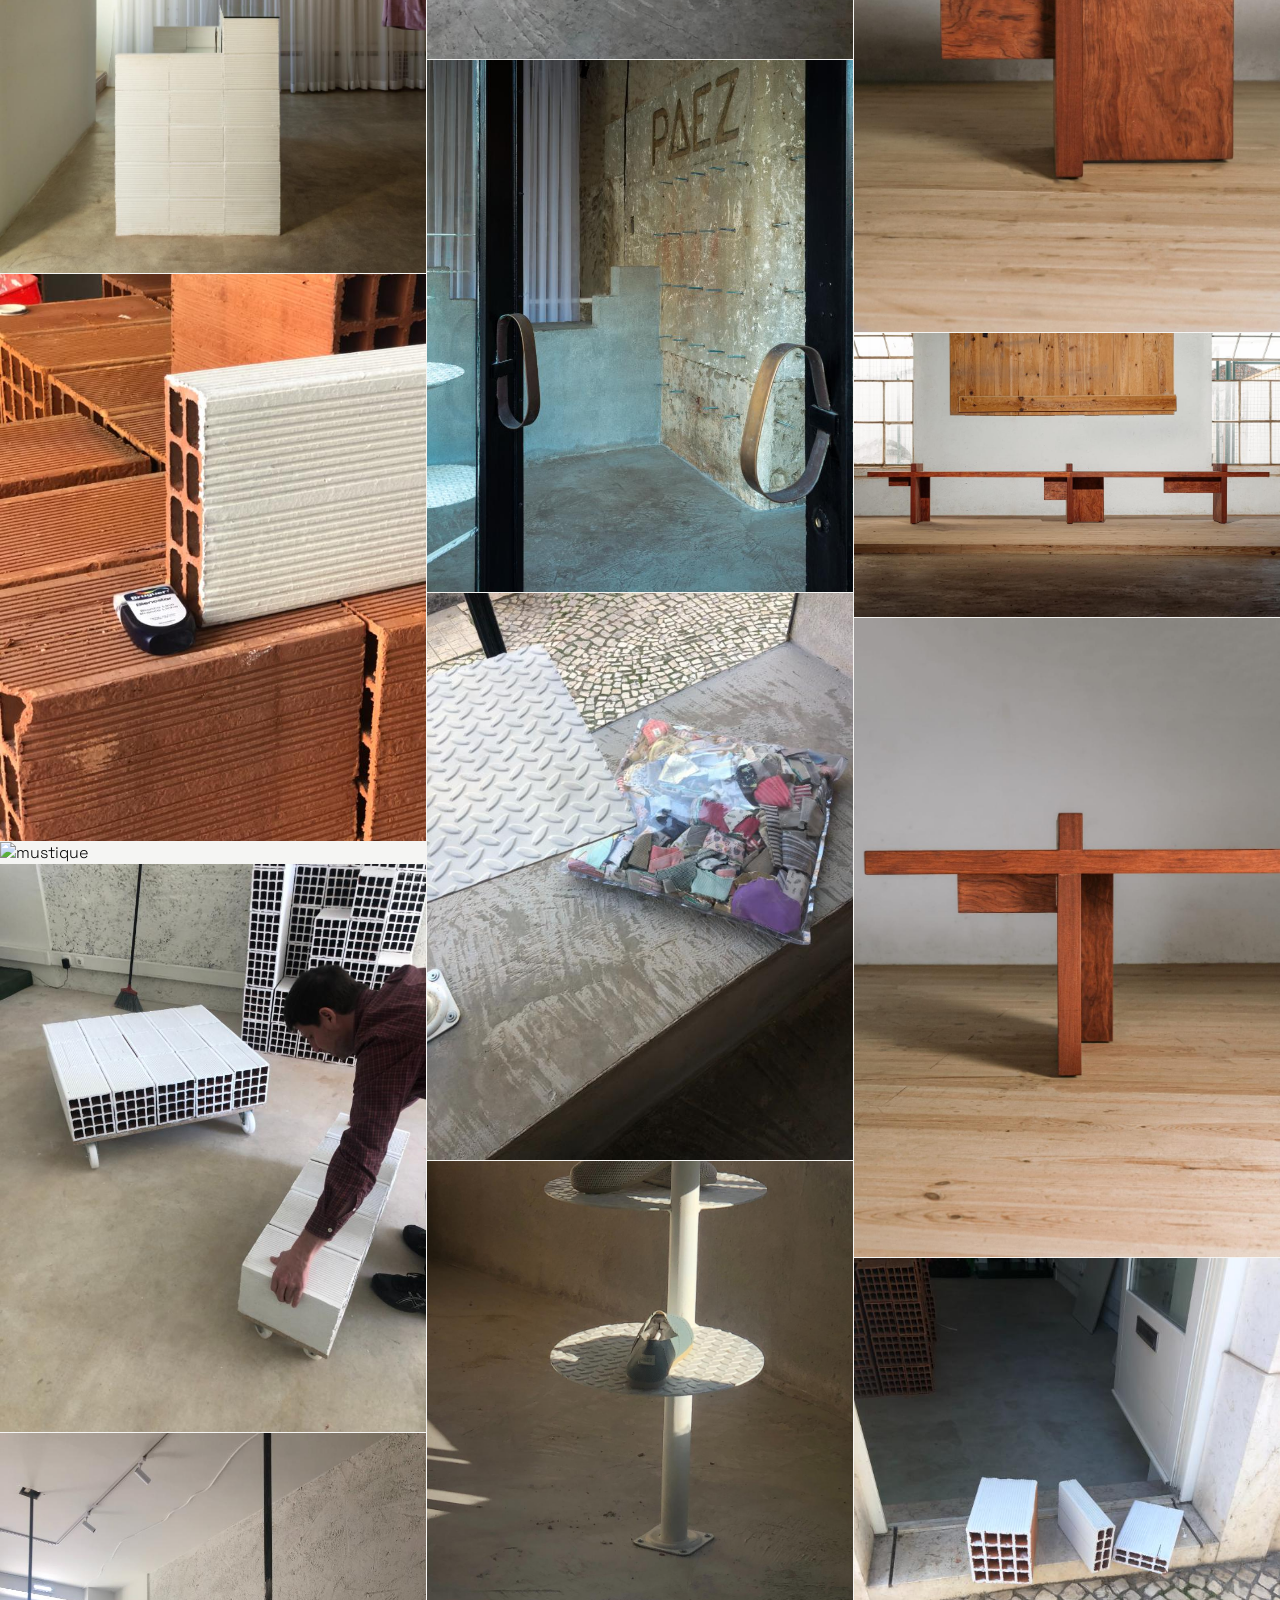
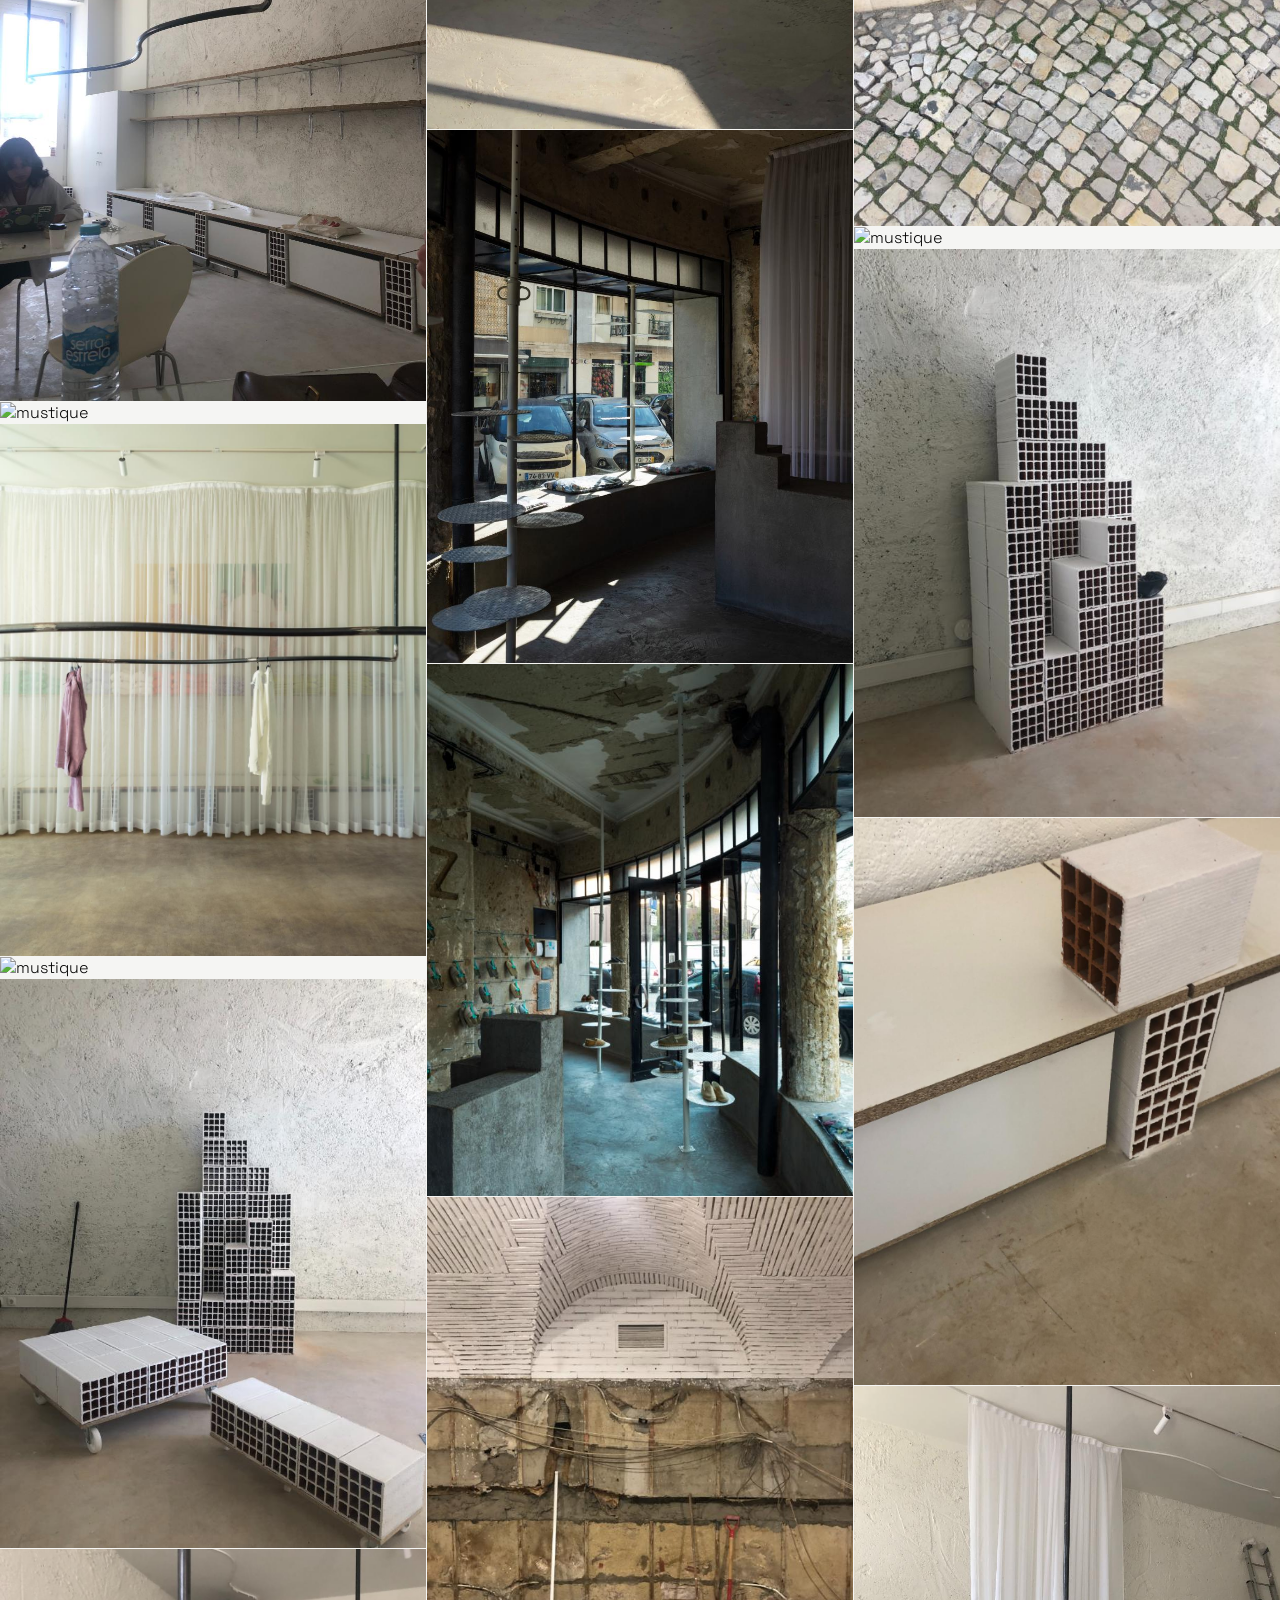
==== commit ea7a0f7f: "Update contact drawer and mosaic variants" ====
--- a/index.html
+++ b/index.html
@@ -3,7 +3,7 @@
 <head>
   <meta charset="utf-8" />
   <meta name="viewport" content="width=device-width, initial-scale=1.0" />
-  <title>Miguel Ortigao — Arquitectura</title>
+  <title>Miguel Ortigao — Arquitetura</title>
   <meta http-equiv="refresh" content="0; url=scroll.html" />
   <script>
     window.location.replace('scroll.html' + window.location.search + window.location.hash);
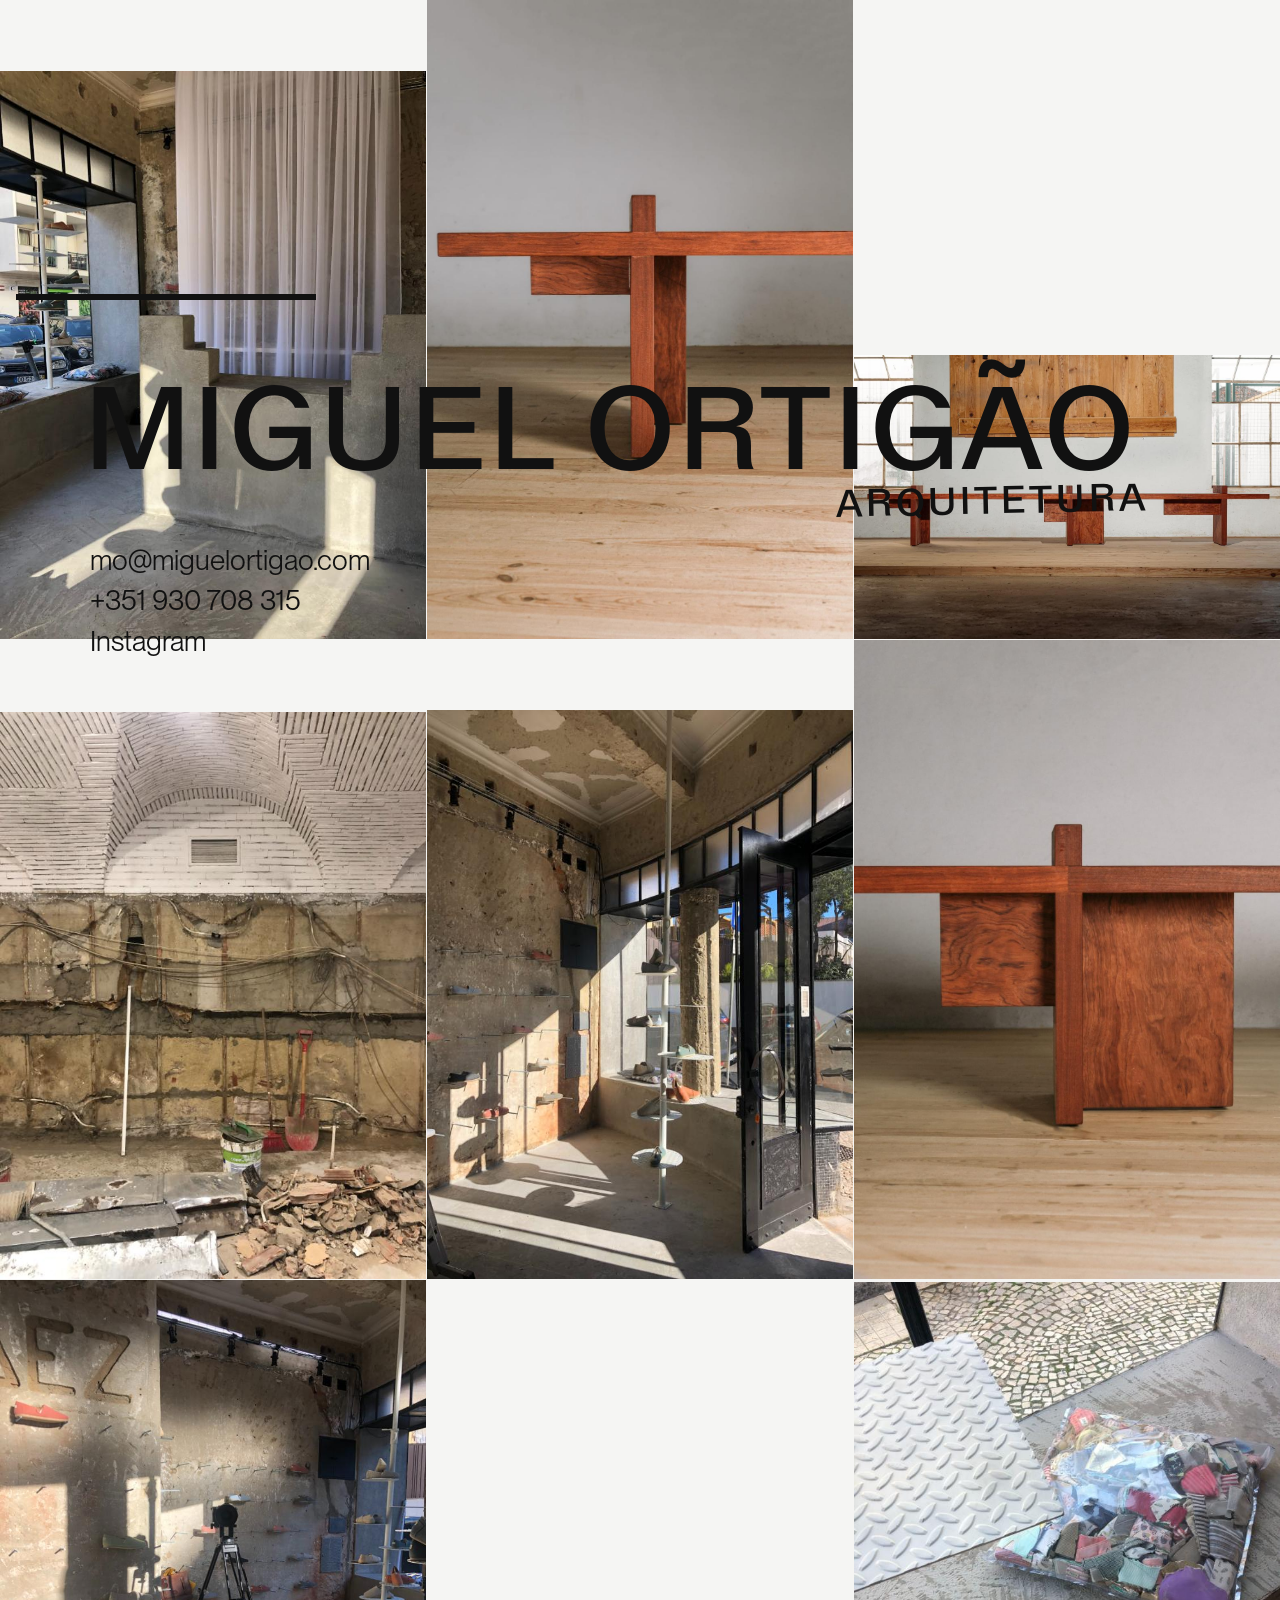
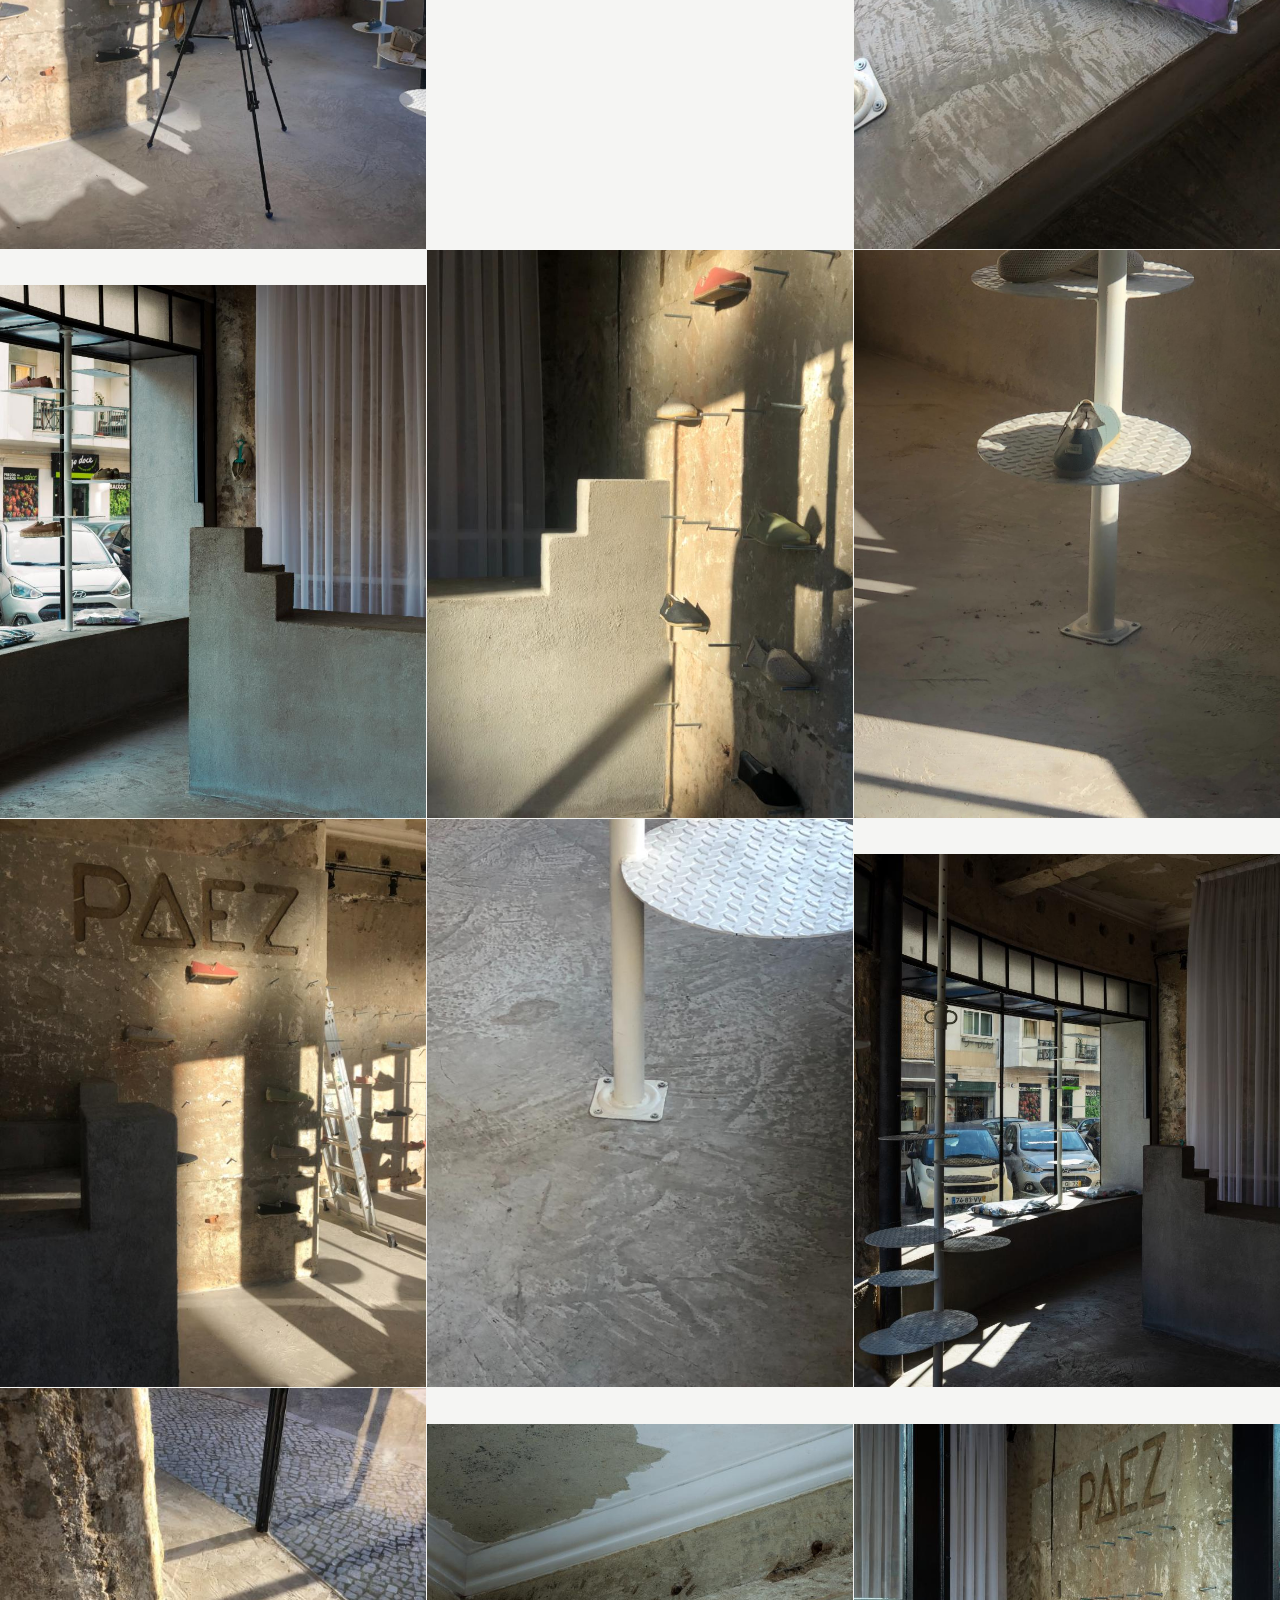
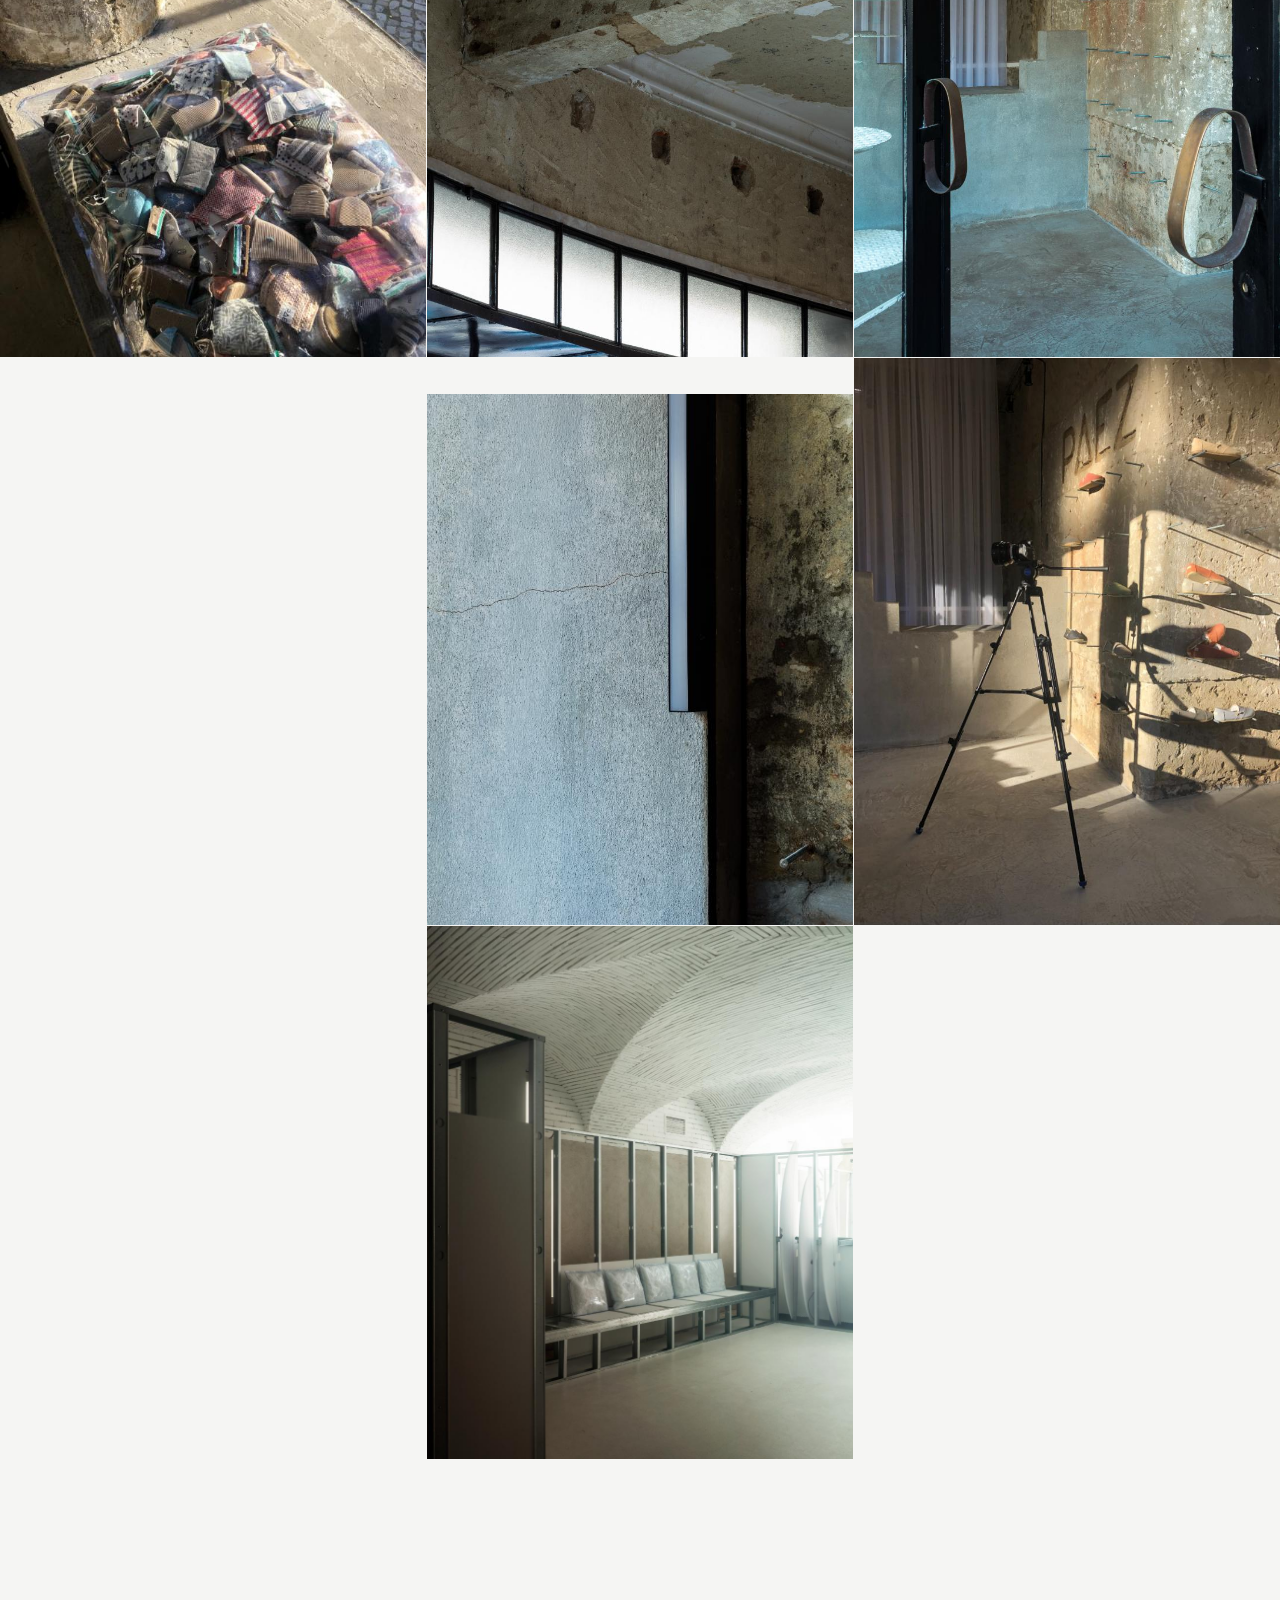
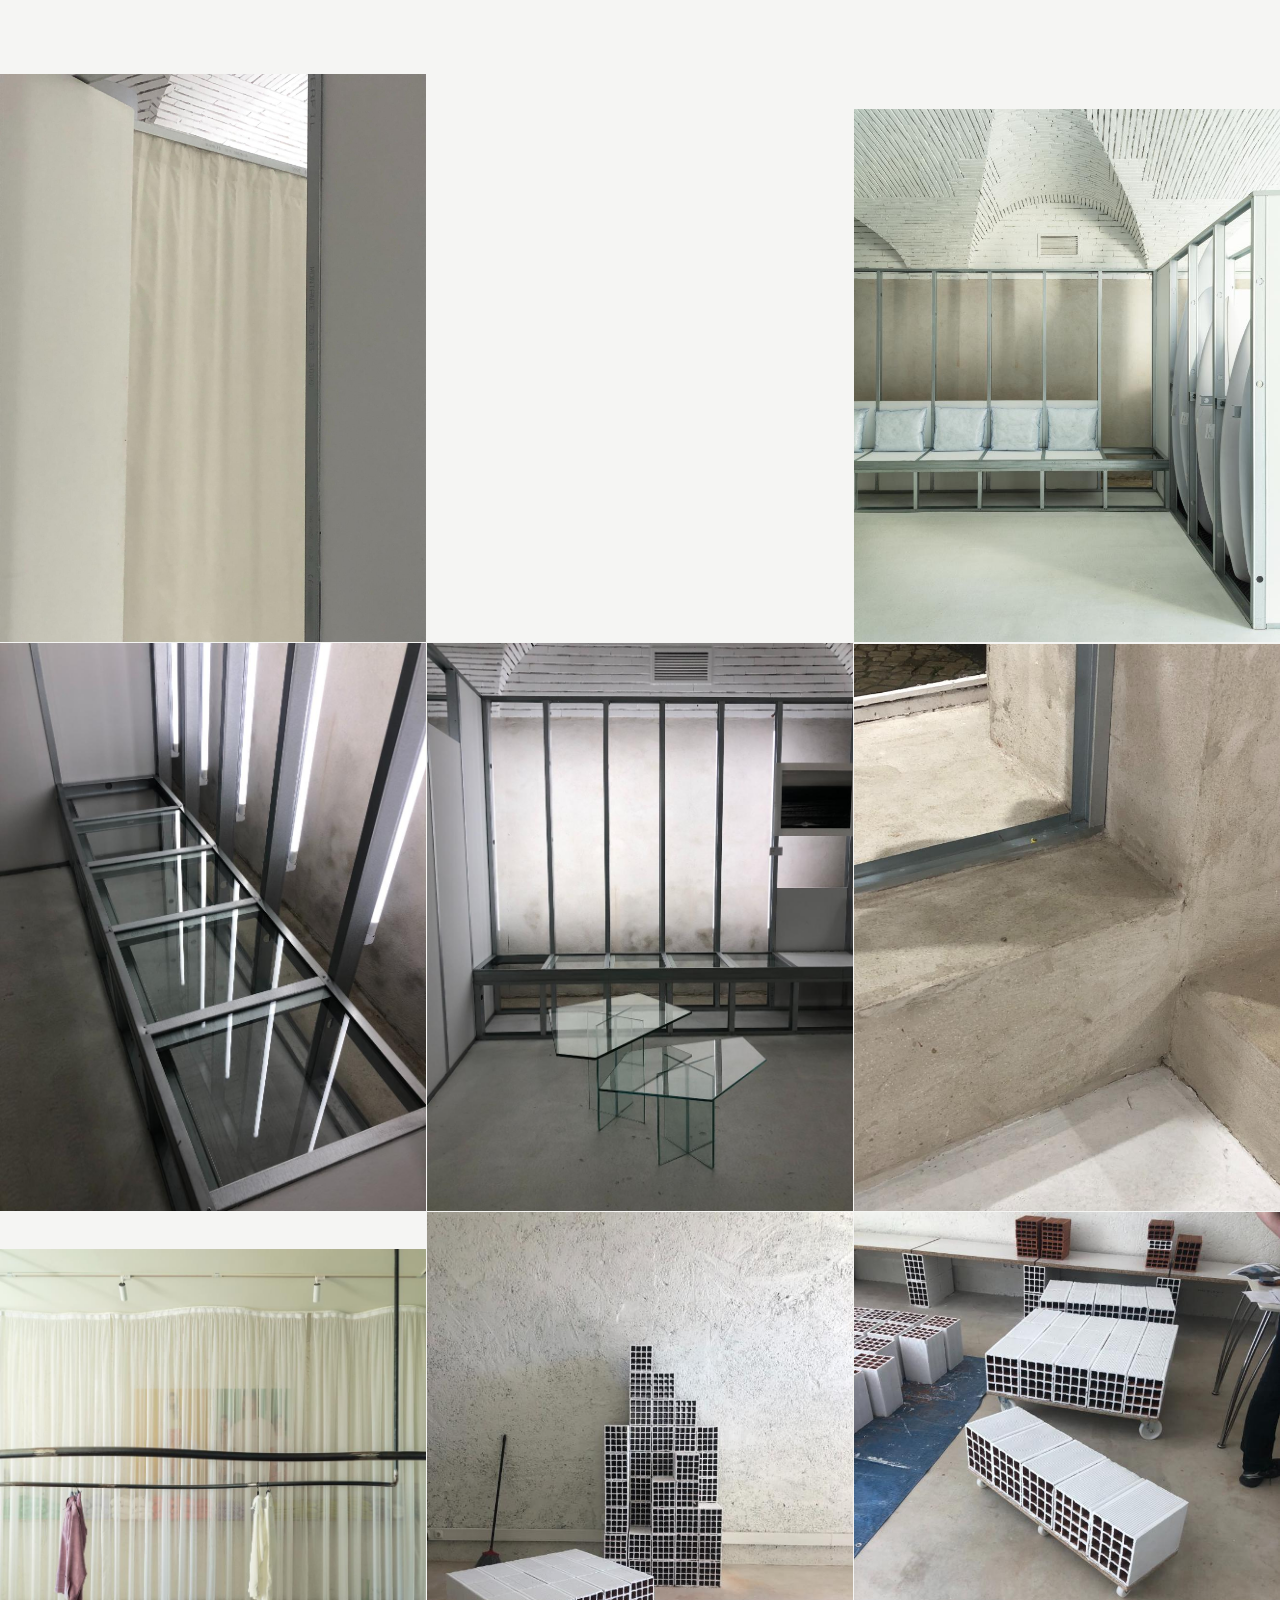
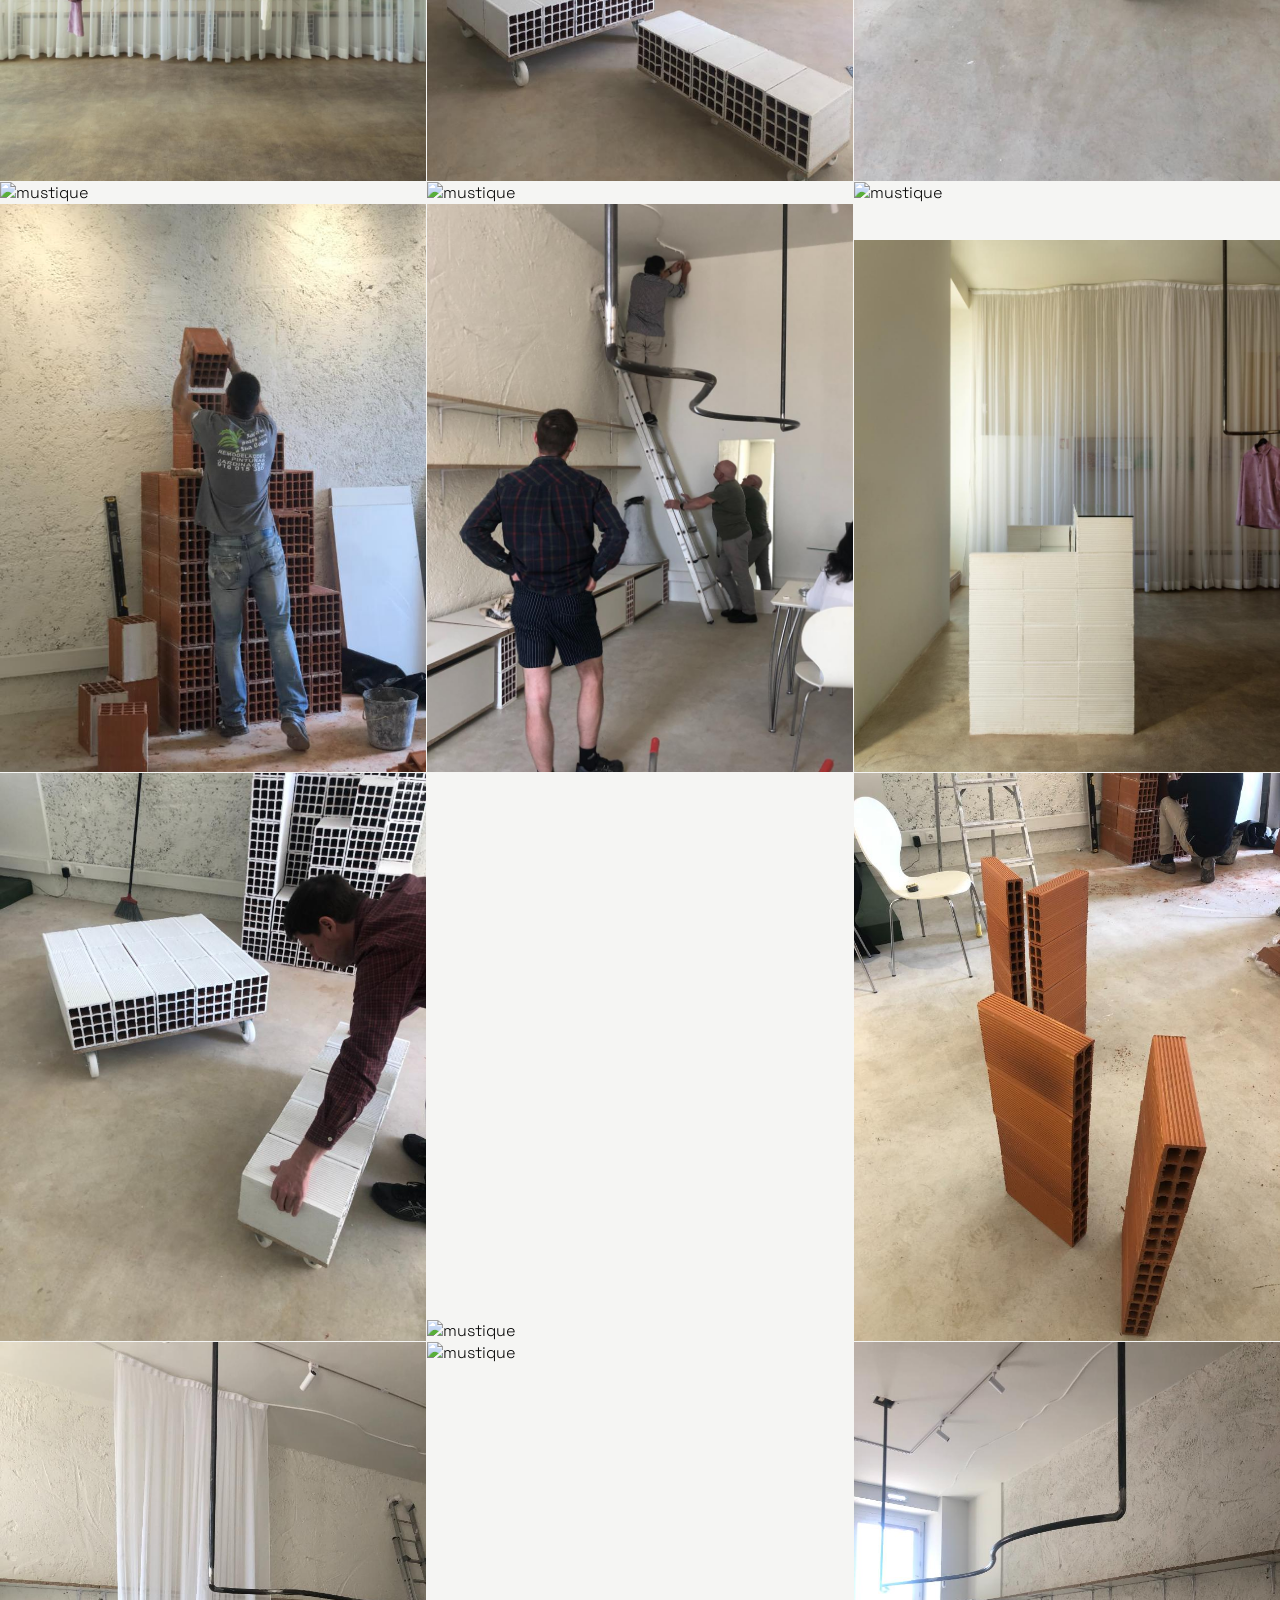
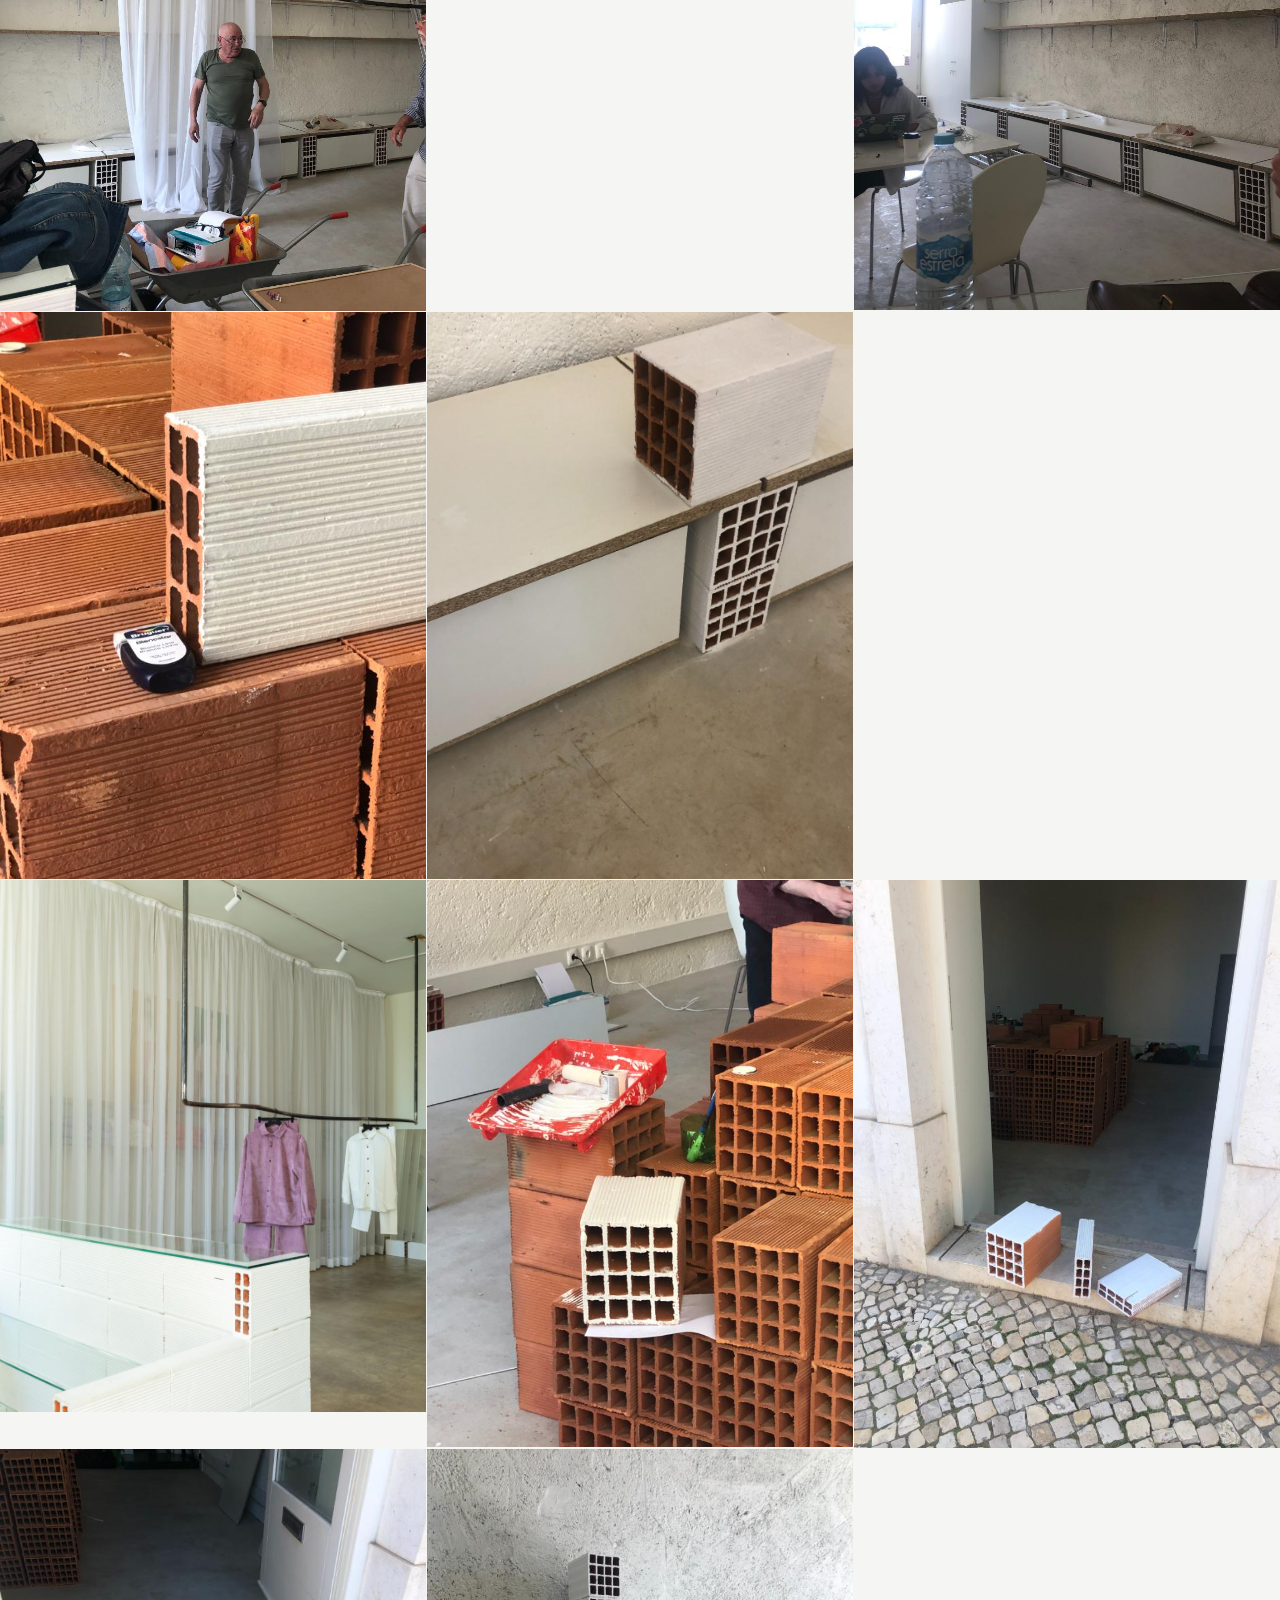
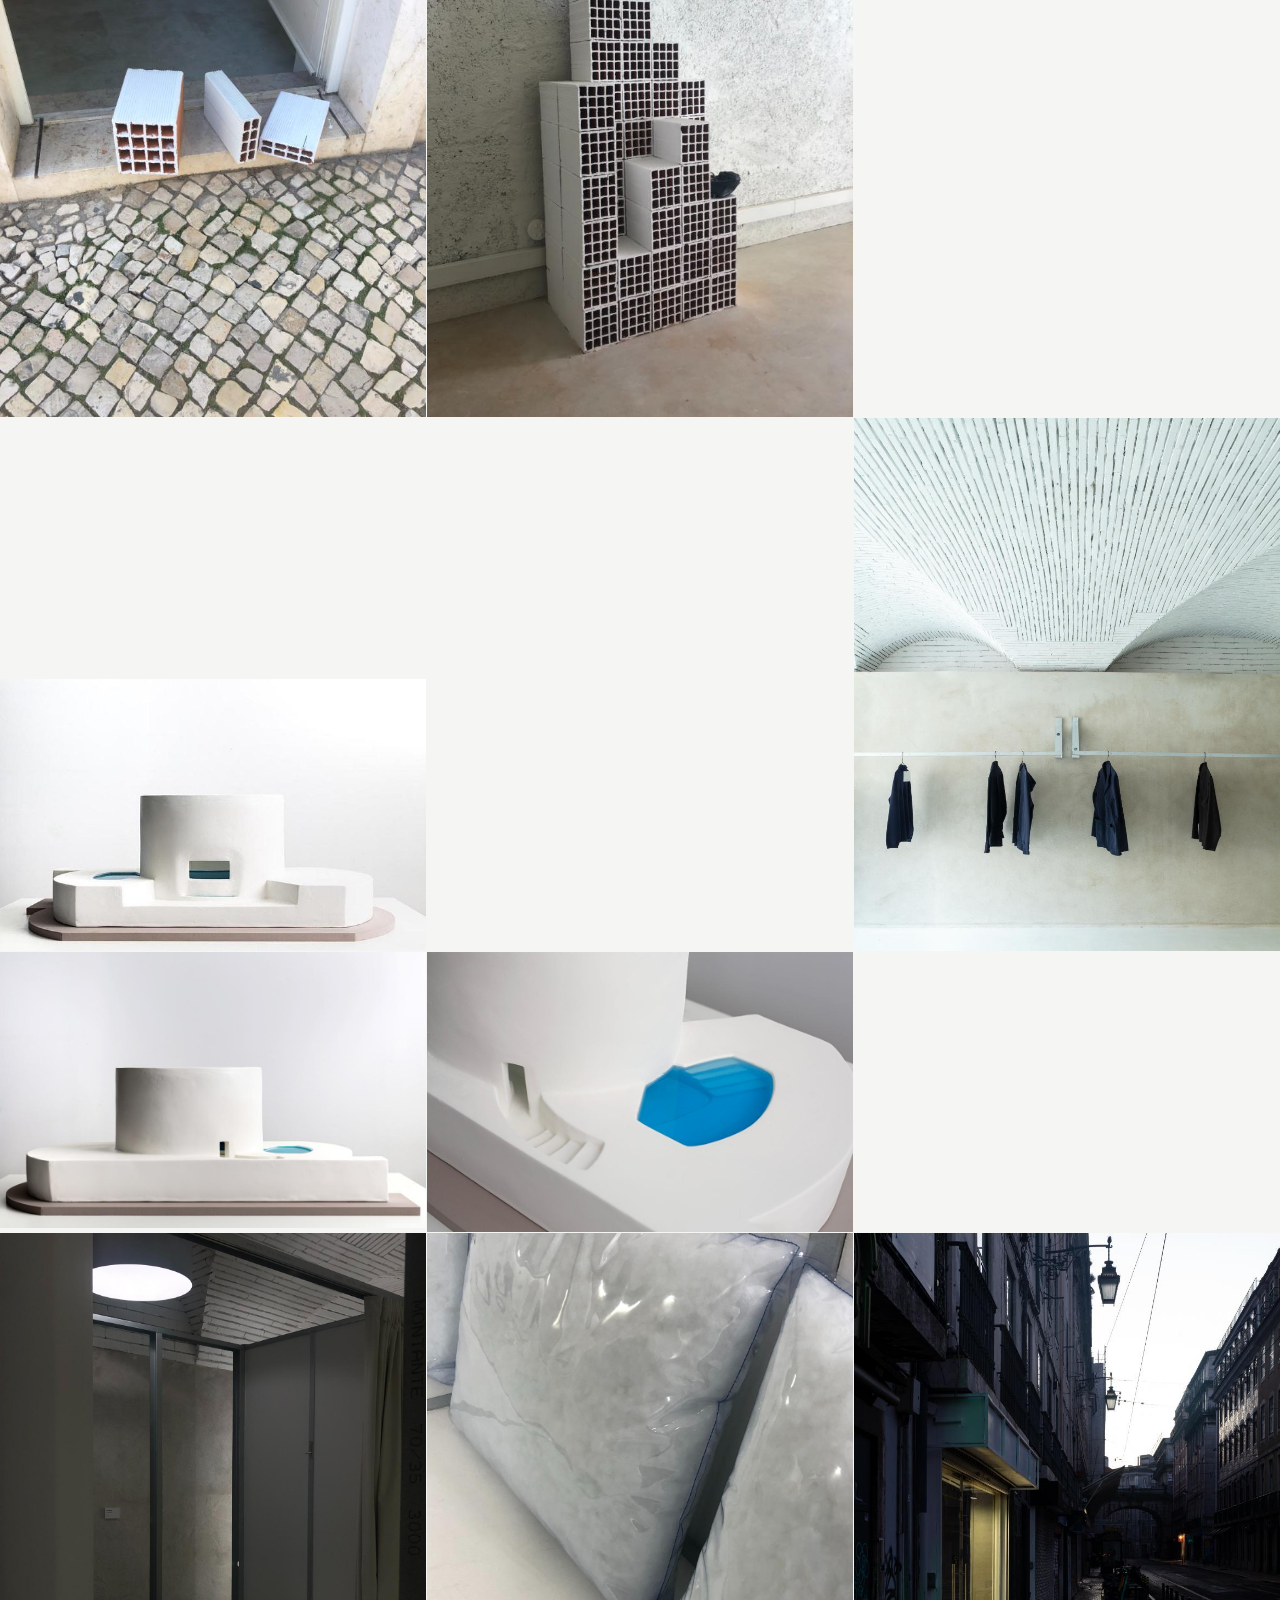
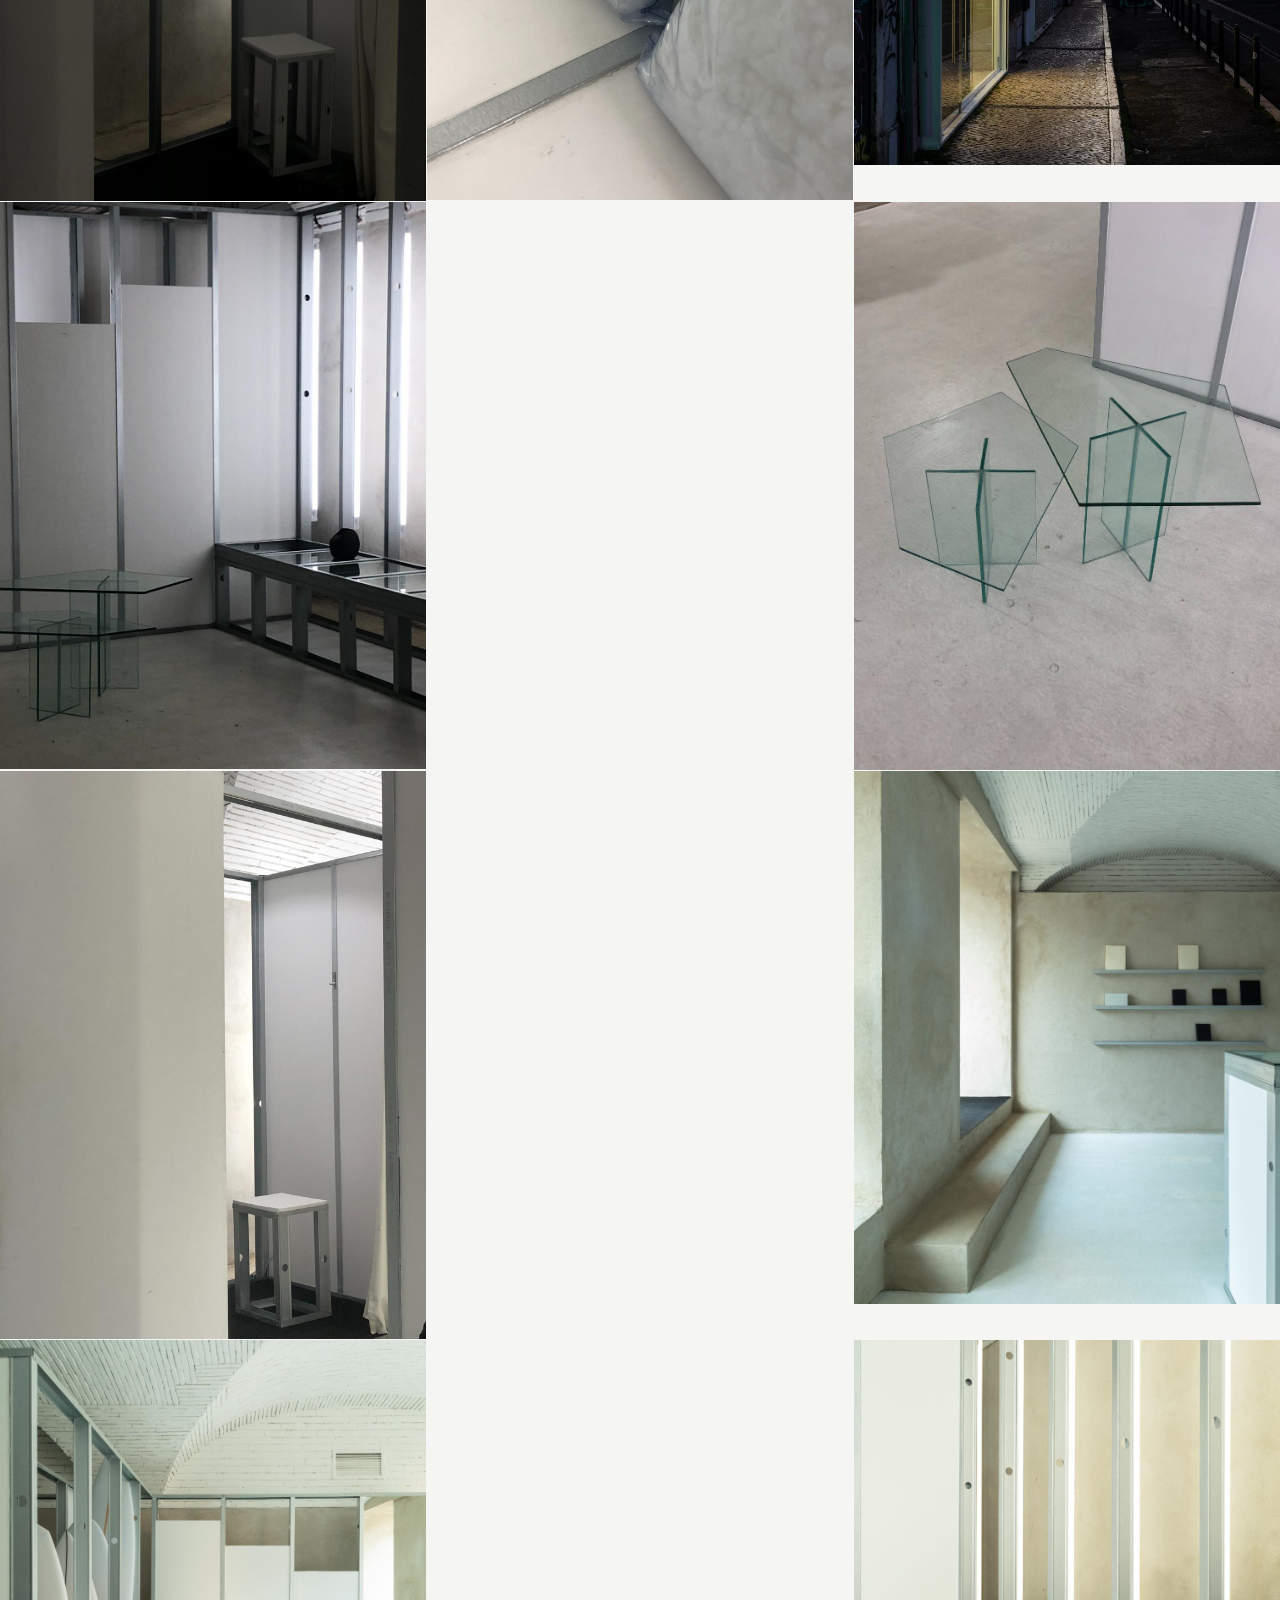
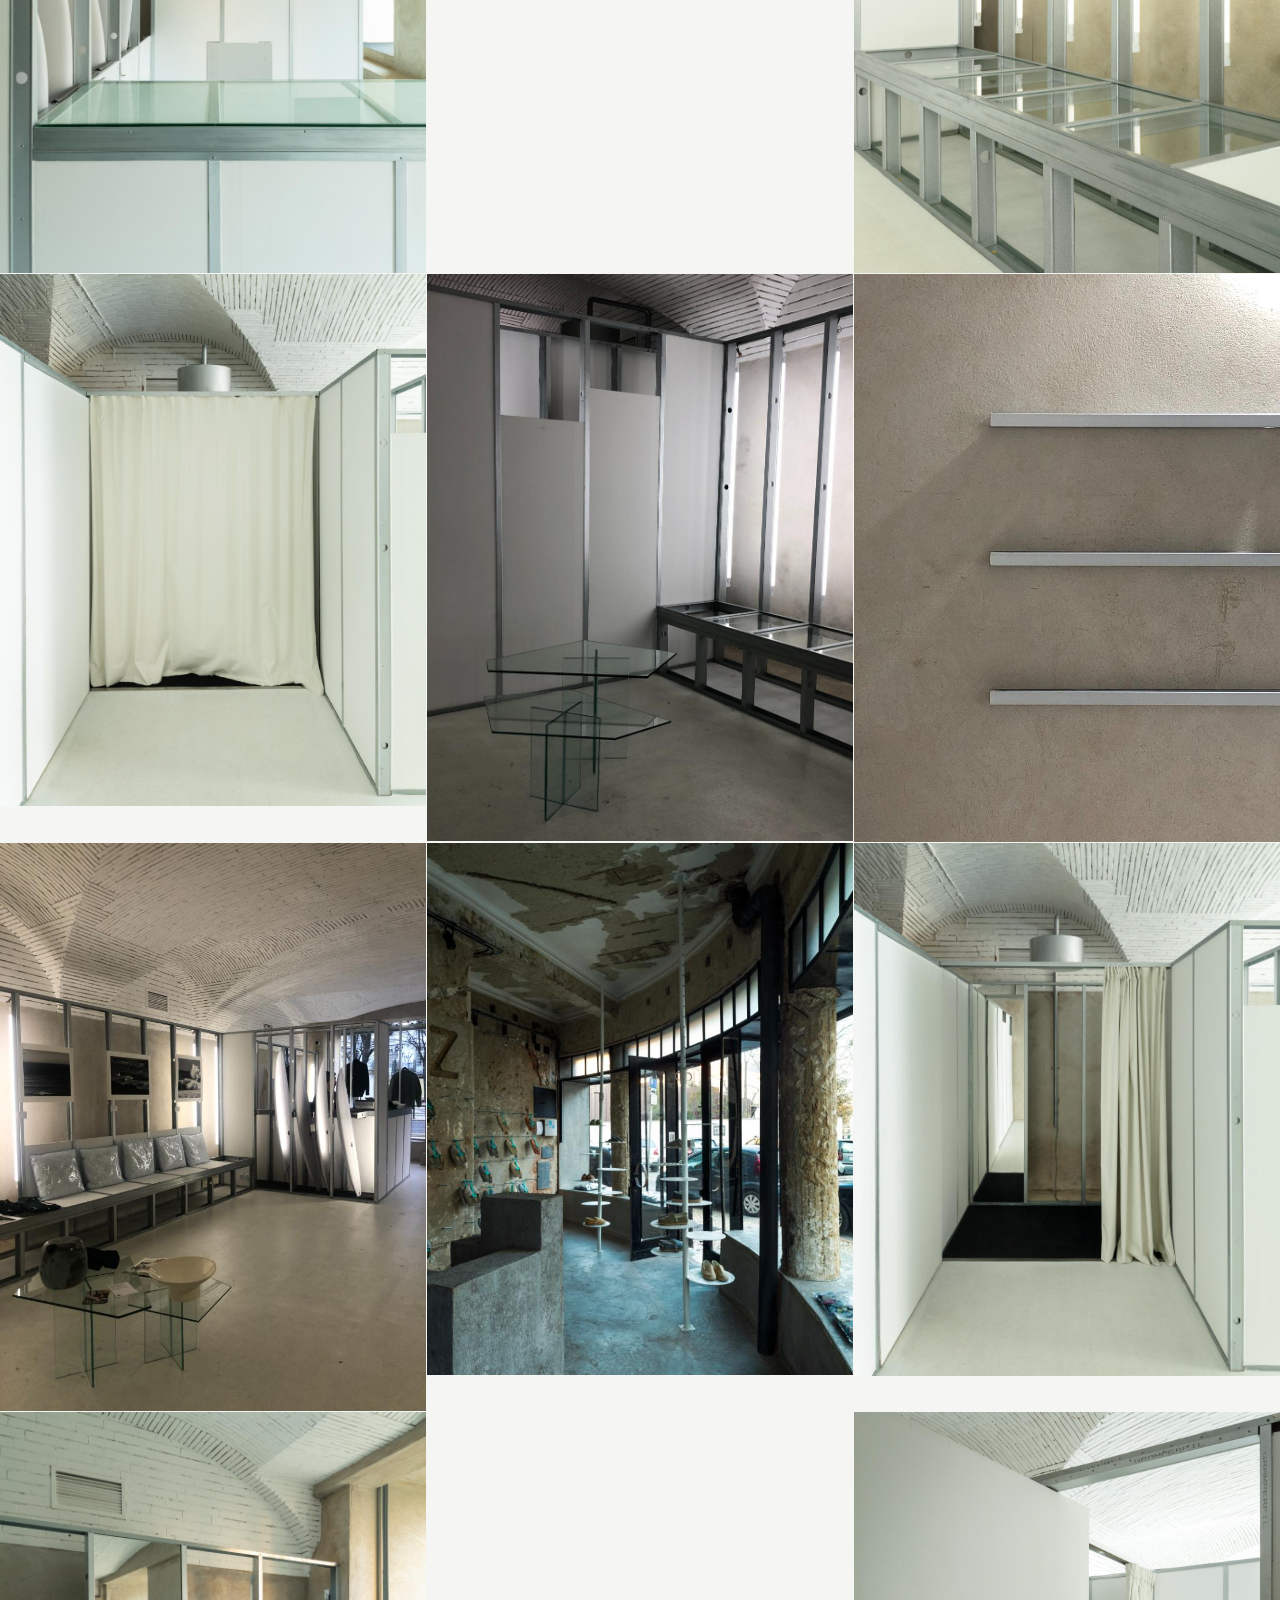
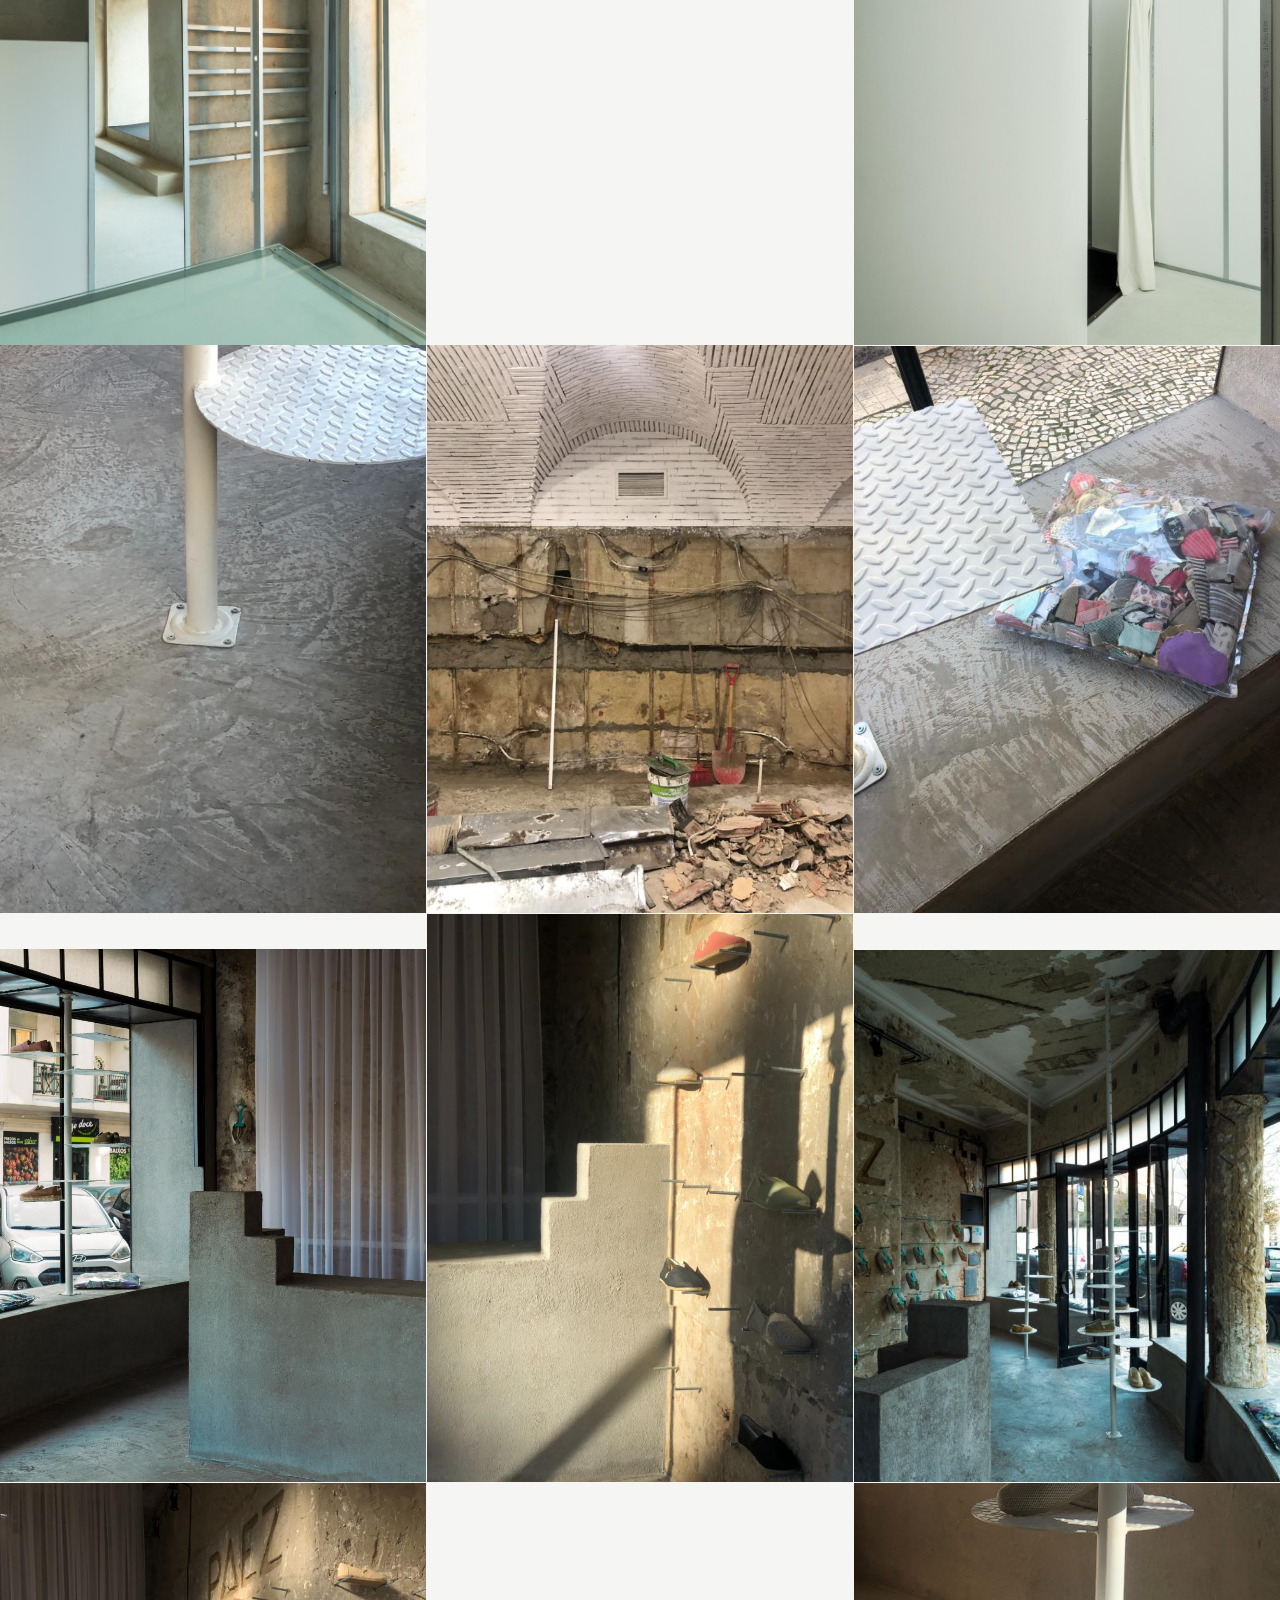
==== commit edeb49d2: "Rename scroll_mosaico3.html to index.html" ====
--- a/index.html
+++ b/index.html
@@ -3,13 +3,682 @@
 <head>
   <meta charset="utf-8" />
   <meta name="viewport" content="width=device-width, initial-scale=1.0" />
-  <title>Miguel Ortigao — Arquitetura</title>
-  <meta http-equiv="refresh" content="0; url=scroll.html" />
-  <script>
-    window.location.replace('scroll.html' + window.location.search + window.location.hash);
-  </script>
+  <title>Miguel Ortigão — Arquitetura</title>
+  <link rel="preconnect" href="https://fonts.googleapis.com" />
+  <link rel="preconnect" href="https://fonts.gstatic.com" crossorigin />
+  <link href="https://fonts.googleapis.com/css2?family=Space+Grotesk:wght@300;400&display=swap" rel="stylesheet" />
+  <style>
+    @font-face {
+      font-family: 'Clash Display';
+      src: url('ClashDisplay-Medium.ttf') format('truetype');
+      font-style: normal;
+      font-weight: 500;
+    }
+
+    @font-face {
+      font-family: 'Neue Montreal';
+      src: url('PPNeueMontreal-Book.otf') format('opentype');
+      font-style: normal;
+      font-weight: 400;
+    }
+
+    @font-face {
+      font-family: 'Walter Neue';
+      src: url('ABCWalterNeue-Regular-Trial.otf') format('opentype');
+      font-style: normal;
+      font-weight: 400;
+    }
+
+    * { box-sizing: border-box; margin: 0; padding: 0; }
+
+    :root {
+      --door-ease: cubic-bezier(0.22, 1, 0.36, 1);
+      --door-left: 16px;
+      --door-top: 33.335vh;
+      --door-height: 33.33vh;
+    }
+
+    body {
+      background: #f5f5f3;
+      overflow-x: clip;
+      font-family: 'Space Grotesk', sans-serif;
+      font-weight: 300;
+    }
+
+    /* ── Door (linha + texto = um elemento que roda) ────────── */
+
+    #door-wrap {
+      position: fixed;
+      left: var(--door-left);
+      top: var(--door-top);
+      z-index: 60;
+      transform-origin: 0 0;
+      transition: transform 0.7s var(--door-ease);
+      cursor: pointer;
+      user-select: none;
+      padding: 0 18px 0 0;
+    }
+
+    body.first-auto-close #door-wrap {
+      transition-duration: 1.25s;
+    }
+
+    body.drawer-open #door-wrap {
+      transform: rotate(-90deg);
+    }
+
+    #door-line {
+      position: relative;
+      width: 6px;
+      height: var(--door-height);
+      background: #111;
+    }
+
+    #door-text {
+      position: absolute;
+      text-align: left;
+      left: -120vw;
+      top: 0;
+      transform: rotate(90deg);
+      transform-origin: top left;
+      width: min(94vw, 1320px);
+      min-height: 90vh;
+      white-space: normal;
+      padding: 5vh 5vw 4vh;
+      display: flex;
+      flex-direction: column;
+      justify-content: flex-start;
+      gap: 0.15em;
+      pointer-events: none;
+      transition: none;
+    }
+
+    body.drawer-open #door-text,
+    body.door-closing #door-text {
+      left: -28px;
+      pointer-events: auto;
+    }
+
+    .contact-name {
+      font-family: 'Walter Neue', sans-serif;
+      font-size: clamp(3.2rem, 9.2vw, 8.4rem);
+      font-weight: 500;
+      color: #111;
+      letter-spacing: 0.02em;
+      text-transform: uppercase;
+      line-height: 0.9;
+      white-space: nowrap;
+      margin: 0;
+      transform: translate(0.3vw, 0.2vh);
+    }
+
+    .contact-role {
+      font-family: 'Walter Neue', sans-serif;
+      font-size: clamp(1.4rem, 3vw, 2.85rem);
+      font-weight: 500;
+      color: #111;
+      letter-spacing: 0.08em;
+      text-transform: uppercase;
+      margin: 0 0 1.5vh;
+      align-self: flex-end;
+      transform: translate(-0.5vw, -0.5vh) rotate(-1.2deg);
+    }
+
+    .contact-link {
+      display: inline-block;
+      font-family: 'Neue Montreal', sans-serif;
+      font-size: clamp(1.1rem, 2.2vw, 1.95rem);
+      color: #111;
+      text-decoration: none;
+      line-height: 1.15;
+      max-width: 72vw;
+      transition: opacity 0.2s;
+    }
+
+    #door-text .contact-link:nth-of-type(1) {
+      align-self: flex-start;
+      margin-top: 0;
+      transform: translate(0.8vw, 0) rotate(0deg);
+    }
+
+    #door-text .contact-link:nth-of-type(2) {
+      align-self: flex-start;
+      transform: translate(0.8vw, 0.6vh) rotate(0deg);
+    }
+
+    #door-text .contact-link:nth-of-type(3) {
+      align-self: flex-start;
+      transform: translate(0.8vw, 1.2vh) rotate(0deg);
+    }
+
+    .contact-link:hover { opacity: 0.5; }
+
+    /* ── Mosaic ───────────────────────────────────────────── */
+
+    /*
+      3-column grid. Rows size to content (grid-auto-rows: auto).
+      align-items: start → cells shrink-wrap their image; no stretching.
+      gap: 1px           → hairline separator between cells.
+      Images: width 100%, height auto → preserves ratio, no crop.
+    */
+
+    #mosaic, .mosaic-grid {
+      display: grid;
+      grid-template-columns: repeat(3, 1fr);
+      grid-auto-rows: auto;
+      align-items: start;
+      gap: 1px;
+      background: #f5f5f3;
+    }
+
+    .mosaic-cell {
+      position: relative;
+      background: #f5f5f3;
+      overflow: hidden;
+    }
+
+    .mosaic-cell.align-bottom {
+      align-self: end;
+    }
+
+    /* Images and videos: full width, natural height — no crop, no forced ratio */
+    .mosaic-cell img,
+    .mosaic-cell video {
+      display: block;
+      width: 100%;
+      height: auto;
+    }
+
+    /* No hover effects */
+    .mosaic-label {
+      display: none;
+    }
+
+    @media (max-width: 720px) {
+      #door-text {
+        width: 92vw;
+        min-height: 82vh;
+        padding: 4vh 4vw 3vh;
+        gap: 0.2em;
+      }
+      .contact-name {
+        font-size: clamp(2.1rem, 10vw, 3.8rem);
+        line-height: 0.92;
+      }
+      .contact-role {
+        font-size: clamp(1rem, 4.3vw, 1.45rem);
+        margin: 0 0 1vh;
+        transform: translate(-1vw, 0) rotate(-1deg);
+      }
+      .contact-link {
+        font-size: clamp(0.96rem, 4.2vw, 1.3rem);
+        max-width: 86vw;
+      }
+      #door-text .contact-link:nth-of-type(1) {
+        transform: translate(0.3vw, 0) rotate(0deg);
+      }
+      #door-text .contact-link:nth-of-type(2) {
+        transform: translate(0.3vw, 0.45vh) rotate(0deg);
+      }
+      #door-text .contact-link:nth-of-type(3) {
+        transform: translate(0.3vw, 0.9vh) rotate(0deg);
+      }
+    }
+  </style>
 </head>
 <body>
-  <p><a href="scroll.html">Abrir site</a></p>
+
+<div id="door-wrap" role="button" aria-label="Abrir contacto" aria-expanded="false" tabindex="0">
+  <div id="door-line"></div>
+  <div id="door-text">
+    <p class="contact-name">MIGUEL ORTIGÃO</p>
+    <p class="contact-role">ARQUITETURA</p>
+    <a class="contact-link" href="mailto:mo@miguelortigao.com">mo@miguelortigao.com</a>
+    <a class="contact-link" href="tel:+351930708315">+351 930 708 315</a>
+    <a class="contact-link" href="https://instagram.com/miguelortigao" target="_blank" rel="noreferrer noopener">Instagram</a>
+  </div>
+</div>
+
+<div id="site-shell">
+  <div id="mosaic"></div>
+  <div id="scroll-sentinel"></div>
+</div>
+
+<script>
+  /* ── Data ─────────────────────────────────────────────────
+     Format notes:
+       HEIC → Safari/macOS/iOS only
+       TIF  → not supported by browsers (convert to JPG)
+       MOV  → Safari + Chrome (H.264); may fail on Firefox
+  ── */
+
+  var projects = [
+    {
+      name: 'banco',
+      media: [
+        { src: 'BANCO1.jpg', type: 'img' },
+        { src: 'BANCO2.jpg', type: 'img' },
+        { src: 'BANCO3.jpg', type: 'img' }
+      ]
+    },
+    {
+      name: 'fairly',
+      media: [
+        { src: 'fairly1.jpg',   type: 'img' },
+        { src: 'fairly2.jpg',   type: 'img' },
+        { src: 'fairly3.jpg',   type: 'img' },
+        { src: 'fairly5.jpg',   type: 'img' },
+        { src: 'FAIRLY9.jpg',   type: 'img' },
+        { src: 'FAIRLY10.jpg',  type: 'img' },
+        { src: 'FAIRLY11.jpg',  type: 'img' },
+        { src: 'FAIRLY12.jpg',  type: 'img' },
+        { src: 'FAIRLY13.jpg',  type: 'img' },
+        { src: 'FAIRLY16.jpg',  type: 'img' },
+        { src: 'FAIRLY17.jpg',  type: 'img' },
+        { src: 'FAIRLY31.jpg', type: 'img' },
+        { src: 'FAIRLY32.jpg', type: 'img' },
+        { src: 'FAIRLY33.jpg', type: 'img' },
+        { src: 'FAIRLY34.jpg', type: 'img' },
+        { src: 'FAIRLY35.jpg', type: 'img' },
+        { src: 'FAIRLY36.jpg', type: 'img' },
+        { src: 'FAIRLY37.jpg', type: 'img' },
+        { src: 'FAIRLY38.jpg', type: 'img' },
+        { src: 'FAIRLY39.jpg', type: 'img' },
+        { src: 'FAIRLY41.jpg', type: 'img' },
+        { src: 'FAIRLY42.jpg', type: 'img' },
+        { src: 'FAIRLY43.jpg', type: 'img' },
+        { src: 'FAIRLY18.mov',  type: 'vid' },
+        { src: 'FAIRLY19.mov',  type: 'vid' },
+        { src: 'FAIRLY20.mov',  type: 'vid' },
+        { src: 'FAIRLY21.mov',  type: 'vid' },
+        { src: 'FAIRLY22.mov',  type: 'vid' },
+        { src: 'FAIRLY23.mov',  type: 'vid' },
+        { src: 'FAIRLY24.mov',  type: 'vid' },
+        { src: 'FAIRLY25.mov',  type: 'vid' },
+        { src: 'FAIRLY26.mov',  type: 'vid' },
+        { src: 'FAIRLY27.MOV',  type: 'vid' },
+        { src: 'FAIRLY28.MOV',  type: 'vid' },
+        { src: 'FAIRLY30.MOV',  type: 'vid' }
+      ]
+    },
+    {
+      name: 'mustique',
+      media: [
+        { src: 'mustique1.jpg',   type: 'img' },
+        { src: 'mustique2.jpg',   type: 'img' },
+        { src: 'mustique3.jpg',   type: 'img' },
+        { src: 'mustique4.jpg',   type: 'img' },
+        { src: 'mustique5.jpg',   type: 'img' },
+        { src: 'MUSTIQUE7.jpg',  type: 'img' },
+        { src: 'MUSTIQUE9.jpg',  type: 'img' },
+        { src: 'MUSTIQUE13.jpg', type: 'img' },
+        { src: 'MUSTIQUE14.jpg', type: 'img' },
+        { src: 'MUSTIQUE15.jpg', type: 'img' },
+        { src: 'MUSTIQUE16.jpg', type: 'img' },
+        { src: 'MUSTIQUE17.jpg', type: 'img' },
+        { src: 'MUSTIQUE18.jpg', type: 'img' },
+        { src: 'MUSTIQUE19.jpg', type: 'img' },
+        { src: 'MUSTIQUE20.jpg', type: 'img' },
+        { src: 'MUSTIQUE21.jpg', type: 'img' },
+        { src: 'MUSTIQUE22.jpg', type: 'img' },
+        { src: 'MUSTIQUE23.jpg', type: 'img' },
+        { src: 'MUSTIQUE24.jpg', type: 'img' },
+        { src: 'MUSTIQUE27.jpg', type: 'img' },
+        { src: 'MUSTIQUE28.jpg', type: 'img' },
+        { src: 'MUSTIQUE29.jpg', type: 'img' }
+      ]
+    },
+    {
+      name: 'paez',
+      media: [
+        { src: 'paez1.jpg',       type: 'img' },
+        { src: 'paez2.jpg',       type: 'img' },
+        { src: 'paez3.jpg',       type: 'img' },
+        { src: 'paez4.jpg',       type: 'img' },
+        { src: 'paez5.jpg',       type: 'img' },
+        { src: 'PAEZ8.jpg',   type: 'img' },
+        { src: 'PAEZ9.jpg',   type: 'img' },
+        { src: 'PAEZ10.jpg',  type: 'img' },
+        { src: 'PAEZ11.jpg',  type: 'img' },
+        { src: 'PAEZ12.jpg',  type: 'img' },
+        { src: 'PAEZ13.jpg',  type: 'img' },
+        { src: 'PAEZ14.jpg',  type: 'img' },
+        { src: 'PAEZ15.jpg',  type: 'img' },
+        { src: 'PAEZ16.jpg',  type: 'img' },
+        { src: 'PAEZ17.jpg',  type: 'img' },
+        { src: 'PAEZ18.jpg',  type: 'img' },
+        { src: 'PAEZ19.jpg',  type: 'img' },
+        { src: 'paez_9fev.mov', type: 'vid' }
+      ]
+    },
+    {
+      name: 'peça',
+      media: [
+        { src: 'PEÇA1.jpg', type: 'img' },
+        { src: 'PECA2.jpg', type: 'img' },
+        { src: 'PEÇA3.jpg', type: 'img' }
+      ]
+    },
+    {
+      name: 'lapa lofts',
+      media: [
+        { src: 'LAPA_LOFTS.MOV', type: 'vid' }
+      ]
+    }
+  ];
+
+  /* ── Helpers ──────────────────────────────────────────── */
+
+  function shuffle(arr) {
+    var a = arr.slice();
+    for (var i = a.length - 1; i > 0; i--) {
+      var j = Math.floor(Math.random() * (i + 1));
+      var t = a[i]; a[i] = a[j]; a[j] = t;
+    }
+    return a;
+  }
+
+  var DIRS = [[-1,0],[1,0],[0,-1],[0,1]];
+
+  /* ── Compact grid builder ─────────────────────────────────
+     Fills a COLS×ROWS grid completely with project indices.
+     No empty cells. Uses multi-source BFS with an anti-snake
+     heuristic: prefer expanding into cells that already have
+     2+ project neighbours (makes blobs, not tendrils).
+  ── */
+
+  function buildGrid(projects, displayedMedia, COLS) {
+    var total = projects.reduce(function(s, p) { return s + p.media.length; }, 0);
+    var ROWS  = Math.ceil(total / COLS);
+
+    // grid[r][c] = project index, -1 = empty
+    var grid = [];
+    for (var r = 0; r < ROWS; r++) {
+      var row = [];
+      for (var c = 0; c < COLS; c++) row.push(-1);
+      grid.push(row);
+    }
+
+    // Shuffle project order and plant spaced-out seeds
+    var order   = shuffle(projects.map(function(_, i) { return i; }));
+    var step    = Math.max(1, Math.floor(ROWS / projects.length));
+
+    order.forEach(function(pi, oi) {
+      var r = Math.min(oi * step, ROWS - 1);
+      var c = Math.floor(Math.random() * COLS);
+      for (var i = 0; i < ROWS * COLS; i++) {
+        if (grid[r][c] === -1) { grid[r][c] = pi; return; }
+        c = (c + 1) % COLS;
+        if (c === 0) r = (r + 1) % ROWS;
+      }
+    });
+
+    // Count placed seeds
+    var counts = projects.map(function(_, pi) {
+      var n = 0;
+      for (var r = 0; r < ROWS; r++)
+        for (var c = 0; c < COLS; c++)
+          if (grid[r][c] === pi) n++;
+      return n;
+    });
+
+    // Expand all projects round-robin until each hits its quota
+    var growing = true;
+    while (growing) {
+      growing = false;
+      order.forEach(function(pi) {
+        if (counts[pi] >= projects[pi].media.length) return;
+
+        // Build scored frontier (adjacent empty cells)
+        var frontier = [], seen = {};
+        for (var r = 0; r < ROWS; r++) {
+          for (var c = 0; c < COLS; c++) {
+            if (grid[r][c] !== pi) continue;
+            for (var di = 0; di < DIRS.length; di++) {
+              var nr = r + DIRS[di][0], nc = c + DIRS[di][1];
+              var key = nr + ',' + nc;
+              if (nr < 0 || nr >= ROWS || nc < 0 || nc >= COLS) continue;
+              if (grid[nr][nc] !== -1 || seen[key]) continue;
+              seen[key] = true;
+              // Score = number of existing pi-neighbours (anti-snake: prefer pockets)
+              var score = 0;
+              for (var dj = 0; dj < DIRS.length; dj++) {
+                var ar = nr + DIRS[dj][0], ac = nc + DIRS[dj][1];
+                if (ar >= 0 && ar < ROWS && ac >= 0 && ac < COLS && grid[ar][ac] === pi) score++;
+              }
+              frontier.push([nr, nc, score]);
+            }
+          }
+        }
+
+        var pick;
+        if (frontier.length > 0) {
+          // Pick from cells with the highest score (most neighbours = blobby, not snake)
+          frontier.sort(function(a, b) { return b[2] - a[2]; });
+          var best = frontier[0][2];
+          var top  = [];
+          for (var i = 0; i < frontier.length && frontier[i][2] === best; i++) top.push(frontier[i]);
+          pick = top[Math.floor(Math.random() * top.length)];
+        } else {
+          // Completely surrounded — pick any remaining empty cell (fallback)
+          var any = [];
+          for (var r = 0; r < ROWS; r++)
+            for (var c = 0; c < COLS; c++)
+              if (grid[r][c] === -1) any.push([r, c, 0]);
+          if (any.length === 0) return;
+          pick = any[Math.floor(Math.random() * any.length)];
+        }
+
+        grid[pick[0]][pick[1]] = pi;
+        counts[pi]++;
+        growing = true;
+      });
+    }
+
+    // Flood-fill any remaining empty cells with the nearest project
+    // (at most COLS-1 cells can remain unfilled if total % COLS !== 0)
+    var changed = true;
+    while (changed) {
+      changed = false;
+      for (var r = 0; r < ROWS; r++) {
+        for (var c = 0; c < COLS; c++) {
+          if (grid[r][c] !== -1) continue;
+          for (var di = 0; di < DIRS.length; di++) {
+            var nr = r + DIRS[di][0], nc = c + DIRS[di][1];
+            if (nr >= 0 && nr < ROWS && nc >= 0 && nc < COLS && grid[nr][nc] !== -1) {
+              grid[r][c] = grid[nr][nc];
+              changed = true;
+              break;
+            }
+          }
+        }
+      }
+    }
+
+    return { grid: grid, rows: ROWS, cols: COLS };
+  }
+
+  /* ── Render ───────────────────────────────────────────── */
+
+  // Shared IntersectionObserver for all video tiles across all grids
+  var vidObs = new IntersectionObserver(function(entries) {
+    entries.forEach(function(e) {
+      var v = e.target.querySelector('video');
+      if (!v) return;
+      if (e.isIntersecting) v.play().catch(function() {});
+      else v.pause();
+    });
+  }, { threshold: 0.15 });
+
+  function buildMosaicLayout(container) {
+    var COLS = 3;
+    var displayedMedia = projects.map(function(p) { return shuffle(p.media); });
+    var layout = buildGrid(projects, displayedMedia, COLS);
+    var grid = layout.grid, ROWS = layout.rows;
+
+    // Per project, compute vertical center of its blob in this generated layout.
+    var rowStats = projects.map(function() {
+      return { min: Infinity, max: -Infinity };
+    });
+
+    for (var rr = 0; rr < ROWS; rr++) {
+      for (var cc = 0; cc < COLS; cc++) {
+        var pidx = grid[rr][cc];
+        if (pidx < 0) continue;
+        if (rr < rowStats[pidx].min) rowStats[pidx].min = rr;
+        if (rr > rowStats[pidx].max) rowStats[pidx].max = rr;
+      }
+    }
+
+    var projectCenterRow = rowStats.map(function(s) {
+      if (s.min === Infinity) return 0;
+      return (s.min + s.max) / 2;
+    });
+
+    var imgIdx = projects.map(function() { return 0; });
+
+    for (var r = 0; r < ROWS; r++) {
+      for (var c = 0; c < COLS; c++) {
+        var pi  = grid[r][c];
+        var idx = imgIdx[pi]++;
+        var media = displayedMedia[pi];
+
+        if (idx >= media.length) {
+          container.appendChild(document.createElement('div'));
+          continue;
+        }
+
+        var item = media[idx];
+        var div  = document.createElement('div');
+        div.className = 'mosaic-cell' + (item.type === 'vid' ? ' is-video' : '');
+
+        // Keep each project visually compact: top rows hug down, bottom rows hug up.
+        if (r < projectCenterRow[pi]) {
+          div.classList.add('align-bottom');
+        }
+
+        if (item.type === 'vid') {
+          var video = document.createElement('video');
+          video.muted = true;
+          video.loop  = true;
+          video.setAttribute('playsinline', '');
+          video.setAttribute('preload', 'metadata');
+          var vsrc = document.createElement('source');
+          vsrc.src = item.src;
+          video.appendChild(vsrc);
+          div.appendChild(video);
+          vidObs.observe(div);
+        } else {
+          var img = document.createElement('img');
+          img.src      = item.src;
+          img.alt      = projects[pi].name;
+          img.loading  = 'lazy';
+          img.decoding = 'async';
+          div.appendChild(img);
+        }
+
+        var label = document.createElement('span');
+        label.className   = 'mosaic-label';
+        label.textContent = projects[pi].name;
+        div.appendChild(label);
+
+        container.appendChild(div);
+      }
+    }
+  }
+
+  // First grid
+  buildMosaicLayout(document.getElementById('mosaic'));
+
+  // Infinite scroll: append a new randomised grid when sentinel comes into view
+  var sentinel = document.getElementById('scroll-sentinel');
+  var appending = false;
+
+  new IntersectionObserver(function(entries) {
+    if (!entries[0].isIntersecting || appending) return;
+    appending = true;
+    var grid = document.createElement('div');
+    grid.className = 'mosaic-grid';
+    sentinel.parentNode.insertBefore(grid, sentinel);
+    buildMosaicLayout(grid);
+    appending = false;
+  }, { rootMargin: '400px' }).observe(sentinel);
+
+  /* ── Door ─────────────────────────────────────────────── */
+
+  var doorWrap = document.getElementById('door-wrap');
+  var isScrollActive = false;
+  var hasAutoClosedAfterFirstScroll = false;
+  var scrollEndTimer;
+
+  function autoCloseOnFirstUserScroll() {
+    if (hasAutoClosedAfterFirstScroll || !isOpen()) return;
+    document.body.classList.add('first-auto-close');
+    closeDoor();
+    hasAutoClosedAfterFirstScroll = true;
+  }
+
+  window.addEventListener('scroll', function() {
+    isScrollActive = true;
+    clearTimeout(scrollEndTimer);
+    scrollEndTimer = setTimeout(function() {
+      isScrollActive = false;
+    }, 160);
+  }, { passive: true });
+
+  // Close only on the first real user scroll gesture (not load/layout scroll events).
+  window.addEventListener('wheel', autoCloseOnFirstUserScroll, { passive: true });
+  window.addEventListener('touchmove', autoCloseOnFirstUserScroll, { passive: true });
+
+  function isOpen()  { return document.body.classList.contains('drawer-open'); }
+  function openDoor()  {
+    document.body.classList.remove('door-closing');
+    document.body.classList.add('drawer-open');
+    doorWrap.setAttribute('aria-expanded', 'true');
+  }
+  function closeDoor() {
+    if (!isOpen()) return;
+    document.body.classList.add('door-closing');
+    document.body.classList.remove('drawer-open');
+    doorWrap.setAttribute('aria-expanded', 'false');
+  }
+  function toggleDoor() { isOpen() ? closeDoor() : openDoor(); }
+
+  // Start with the door open on first load.
+  openDoor();
+
+  doorWrap.addEventListener('transitionend', function(e) {
+    if (e.propertyName !== 'transform') return;
+    if (!isOpen()) {
+      document.body.classList.remove('door-closing');
+      document.body.classList.remove('first-auto-close');
+    }
+  });
+
+  doorWrap.addEventListener('click', function(e) {
+    e.stopPropagation();
+    toggleDoor();
+  });
+
+  doorWrap.addEventListener('keydown', function(e) {
+    if (e.key !== 'Enter' && e.key !== ' ') return;
+    e.preventDefault();
+    toggleDoor();
+  });
+
+  document.addEventListener('click', function(e) {
+    if (isScrollActive) return;
+    if (!isOpen()) {
+      openDoor();
+      return;
+    }
+    if (doorWrap.contains(e.target)) return;
+    closeDoor();
+  });
+
+  window.addEventListener('keydown', function(e) {
+    if (e.key === 'Escape' && isOpen()) closeDoor();
+  });
+</script>
 </body>
-</html>+</html>
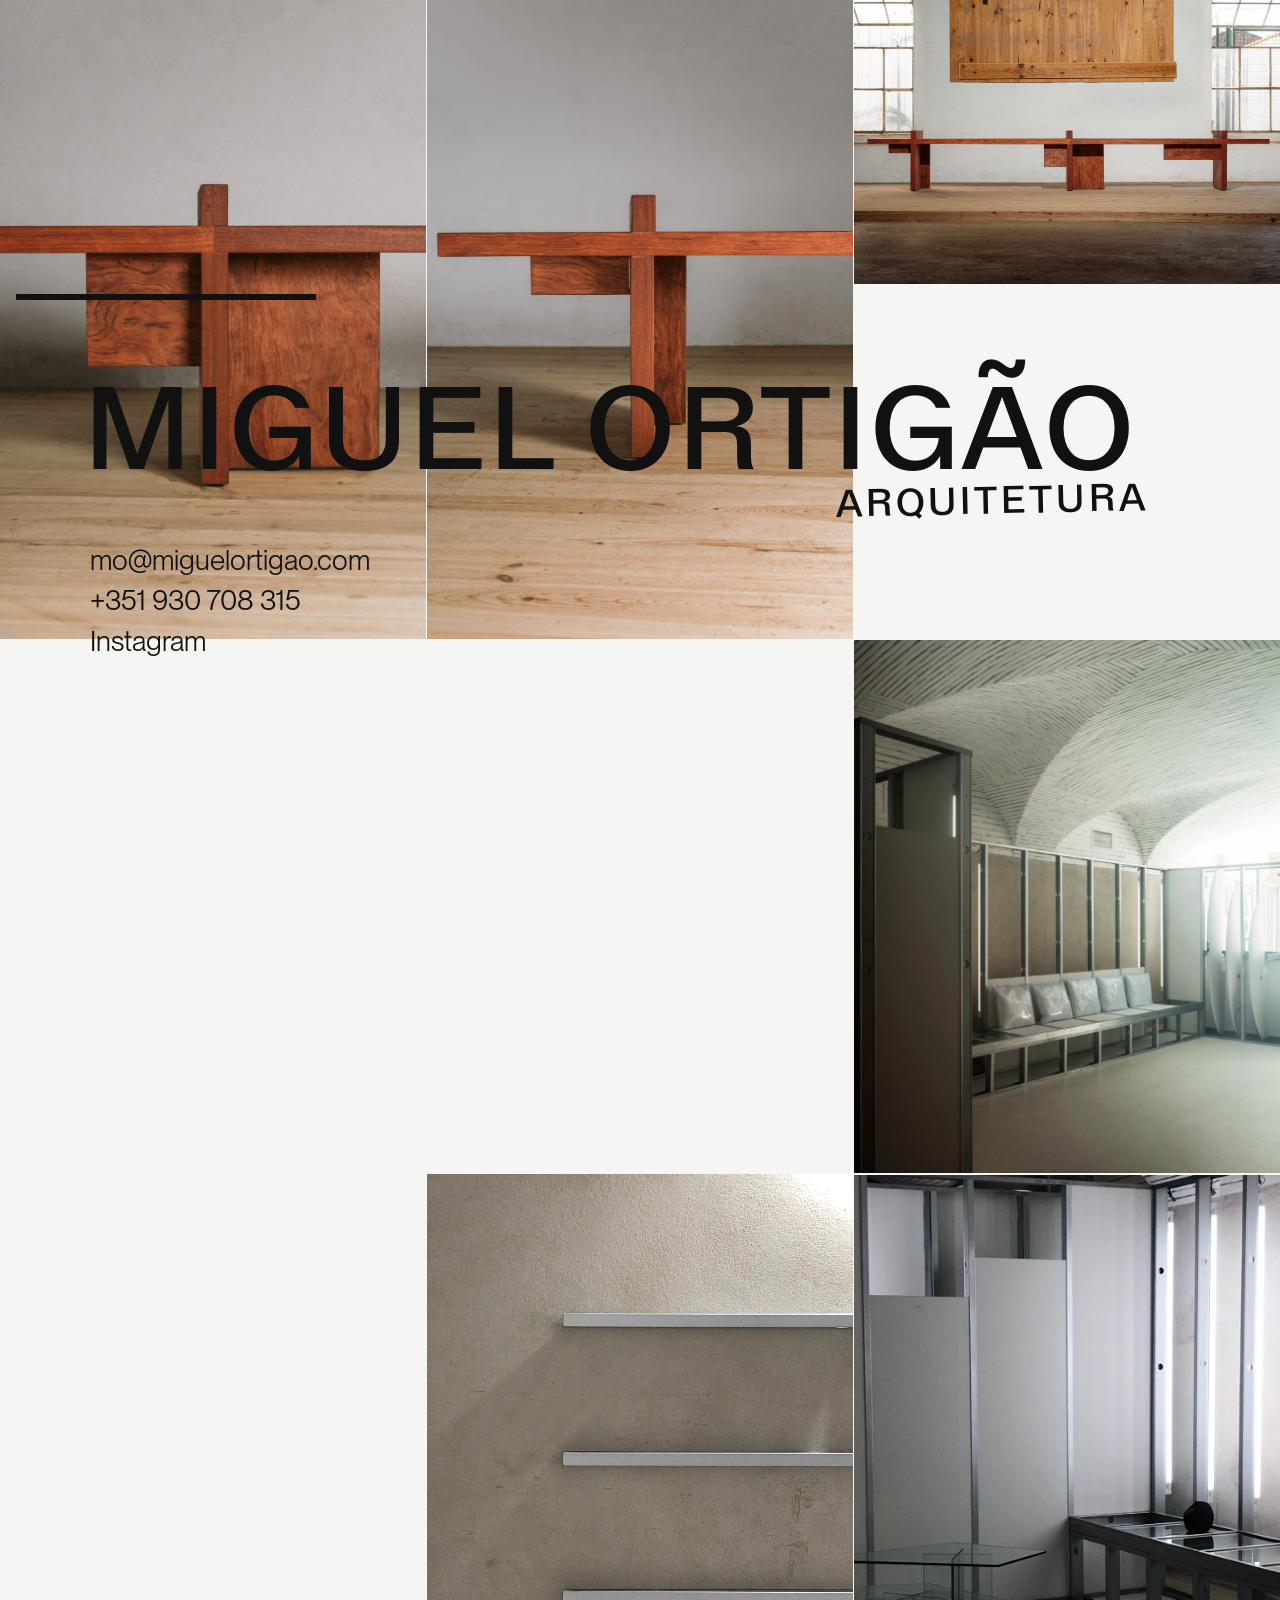
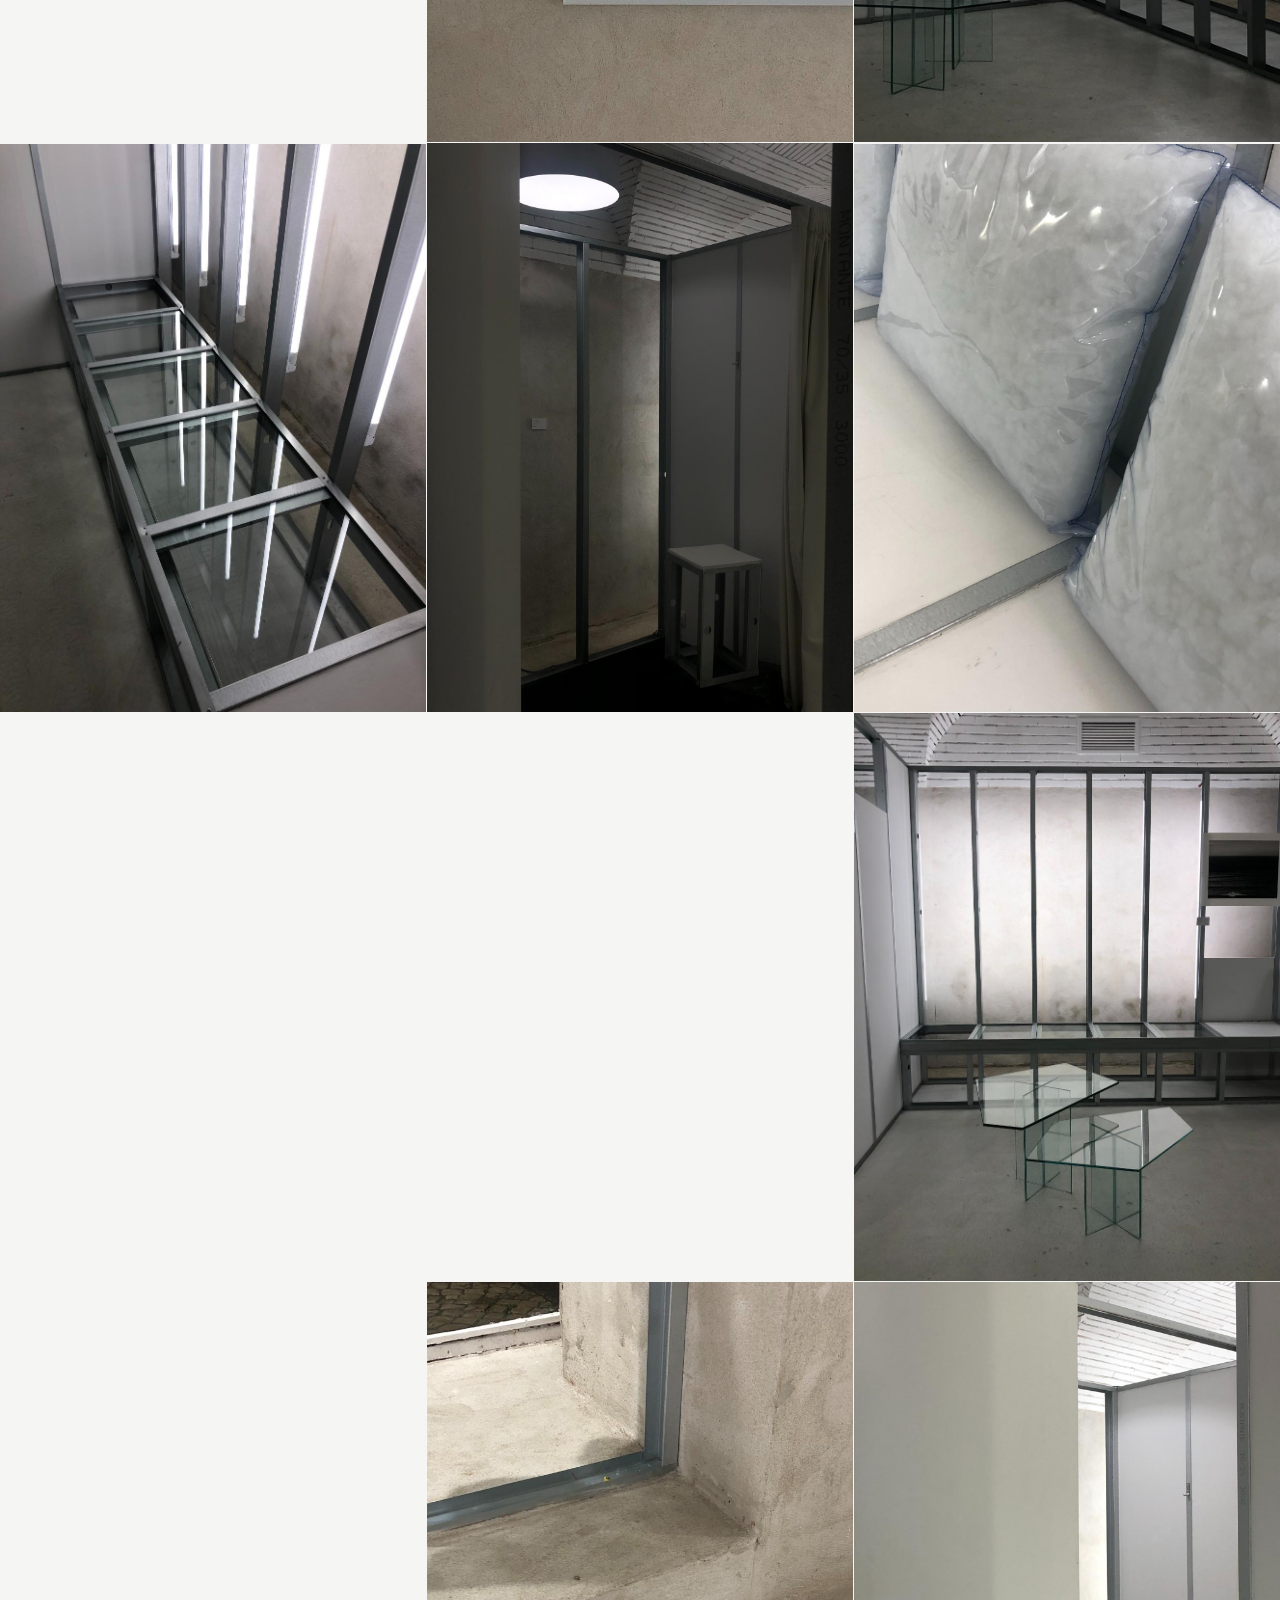
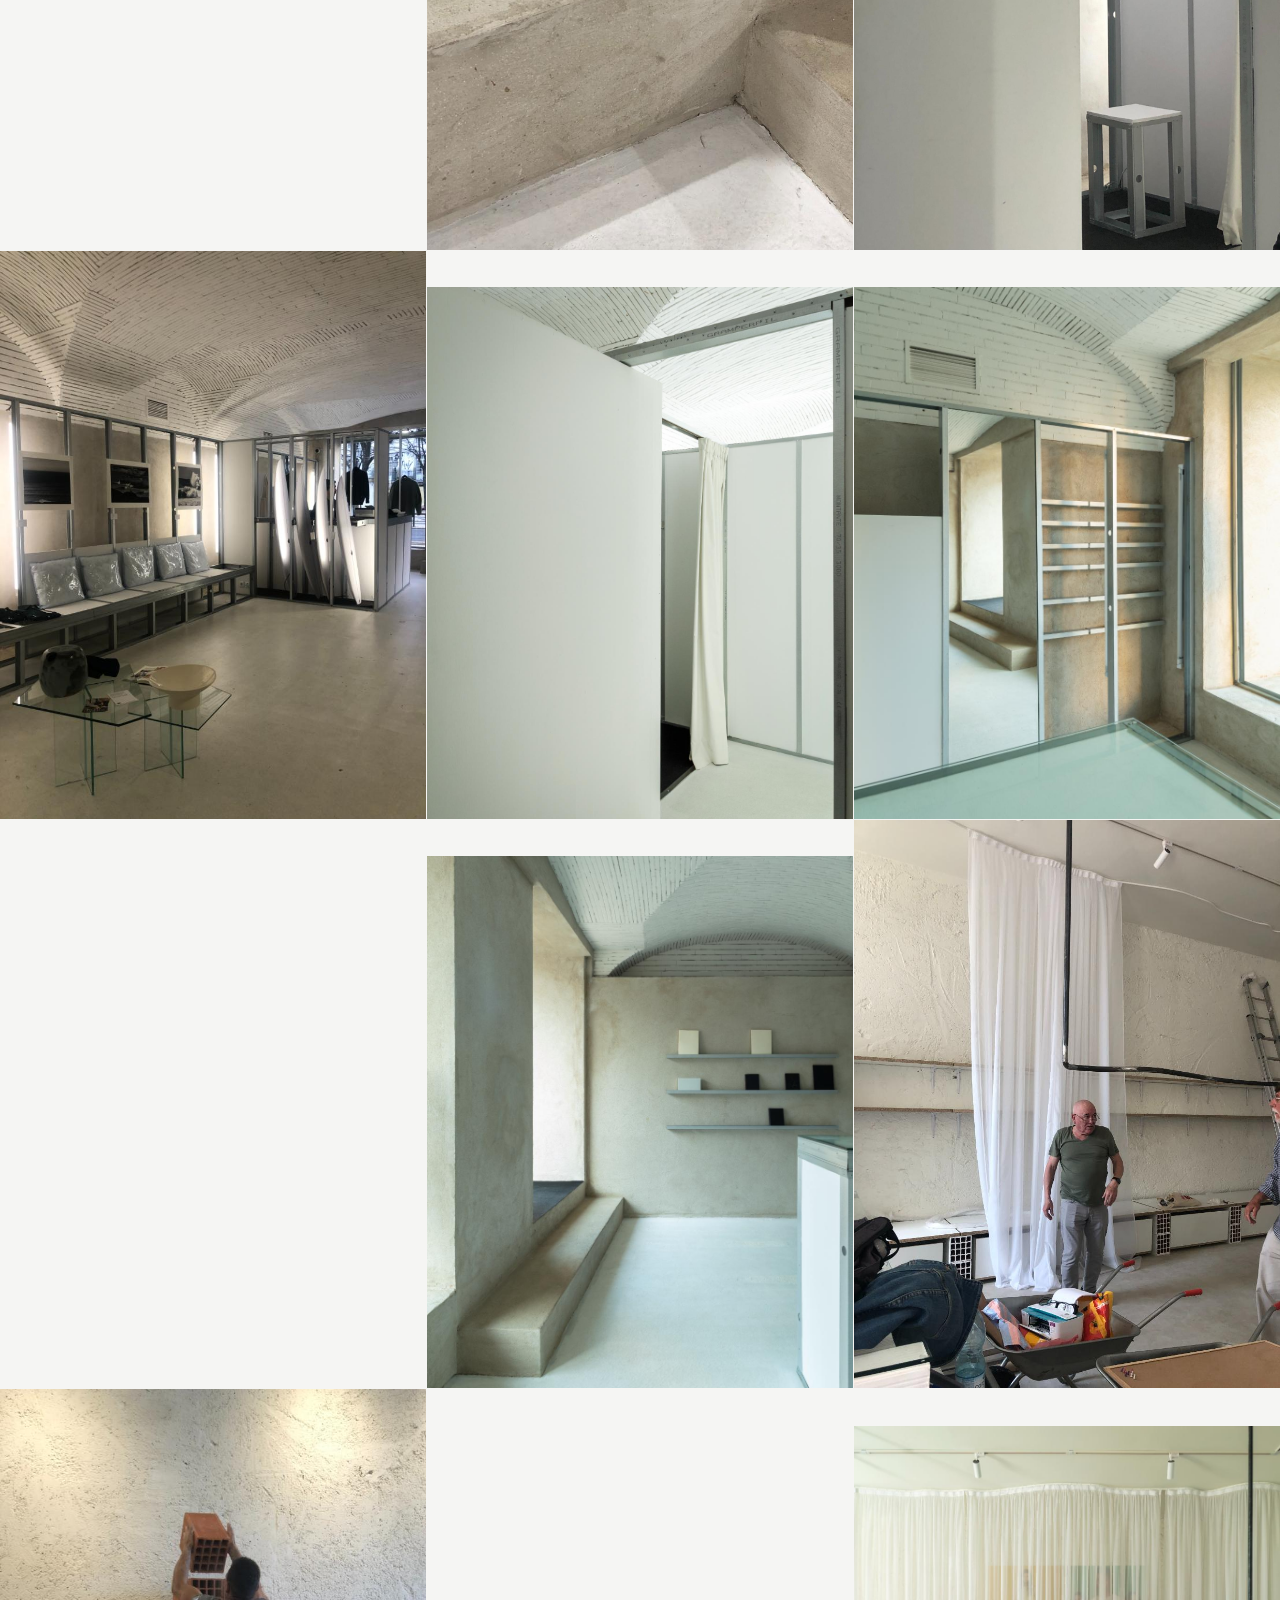
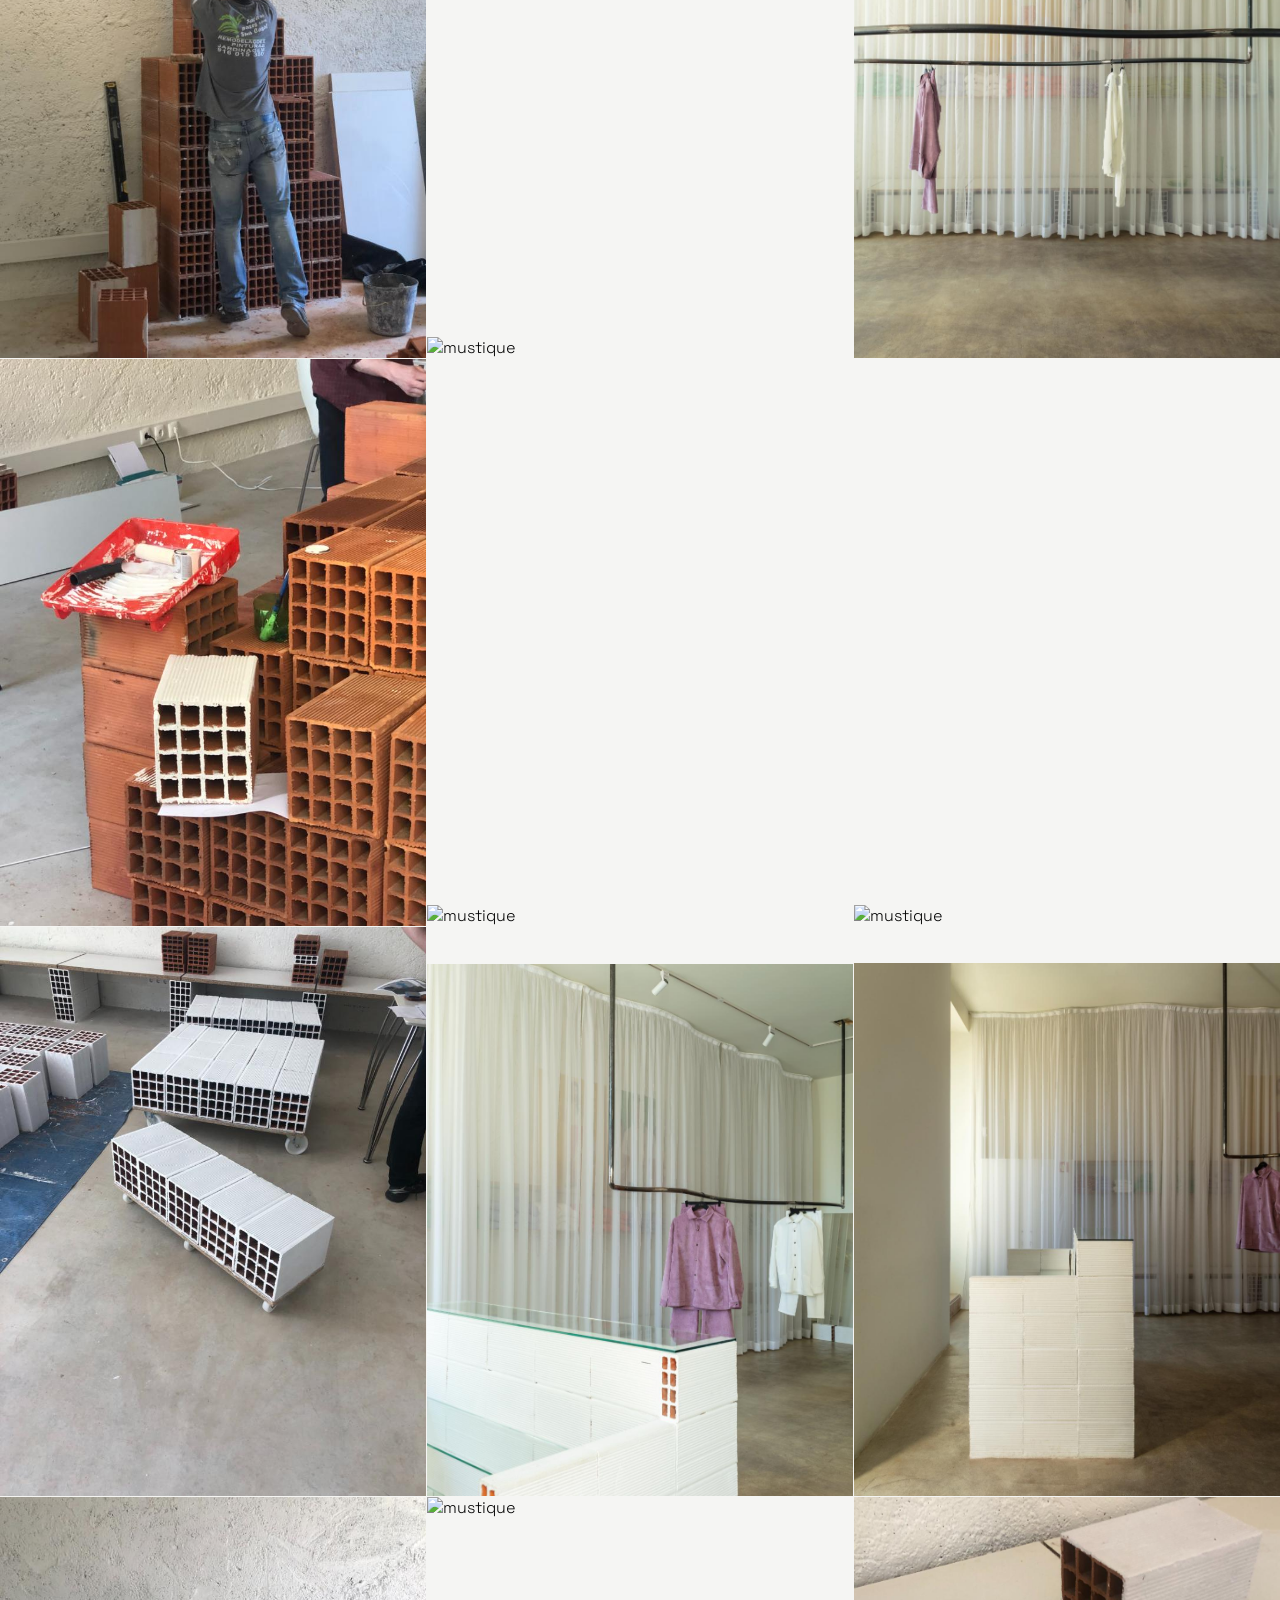
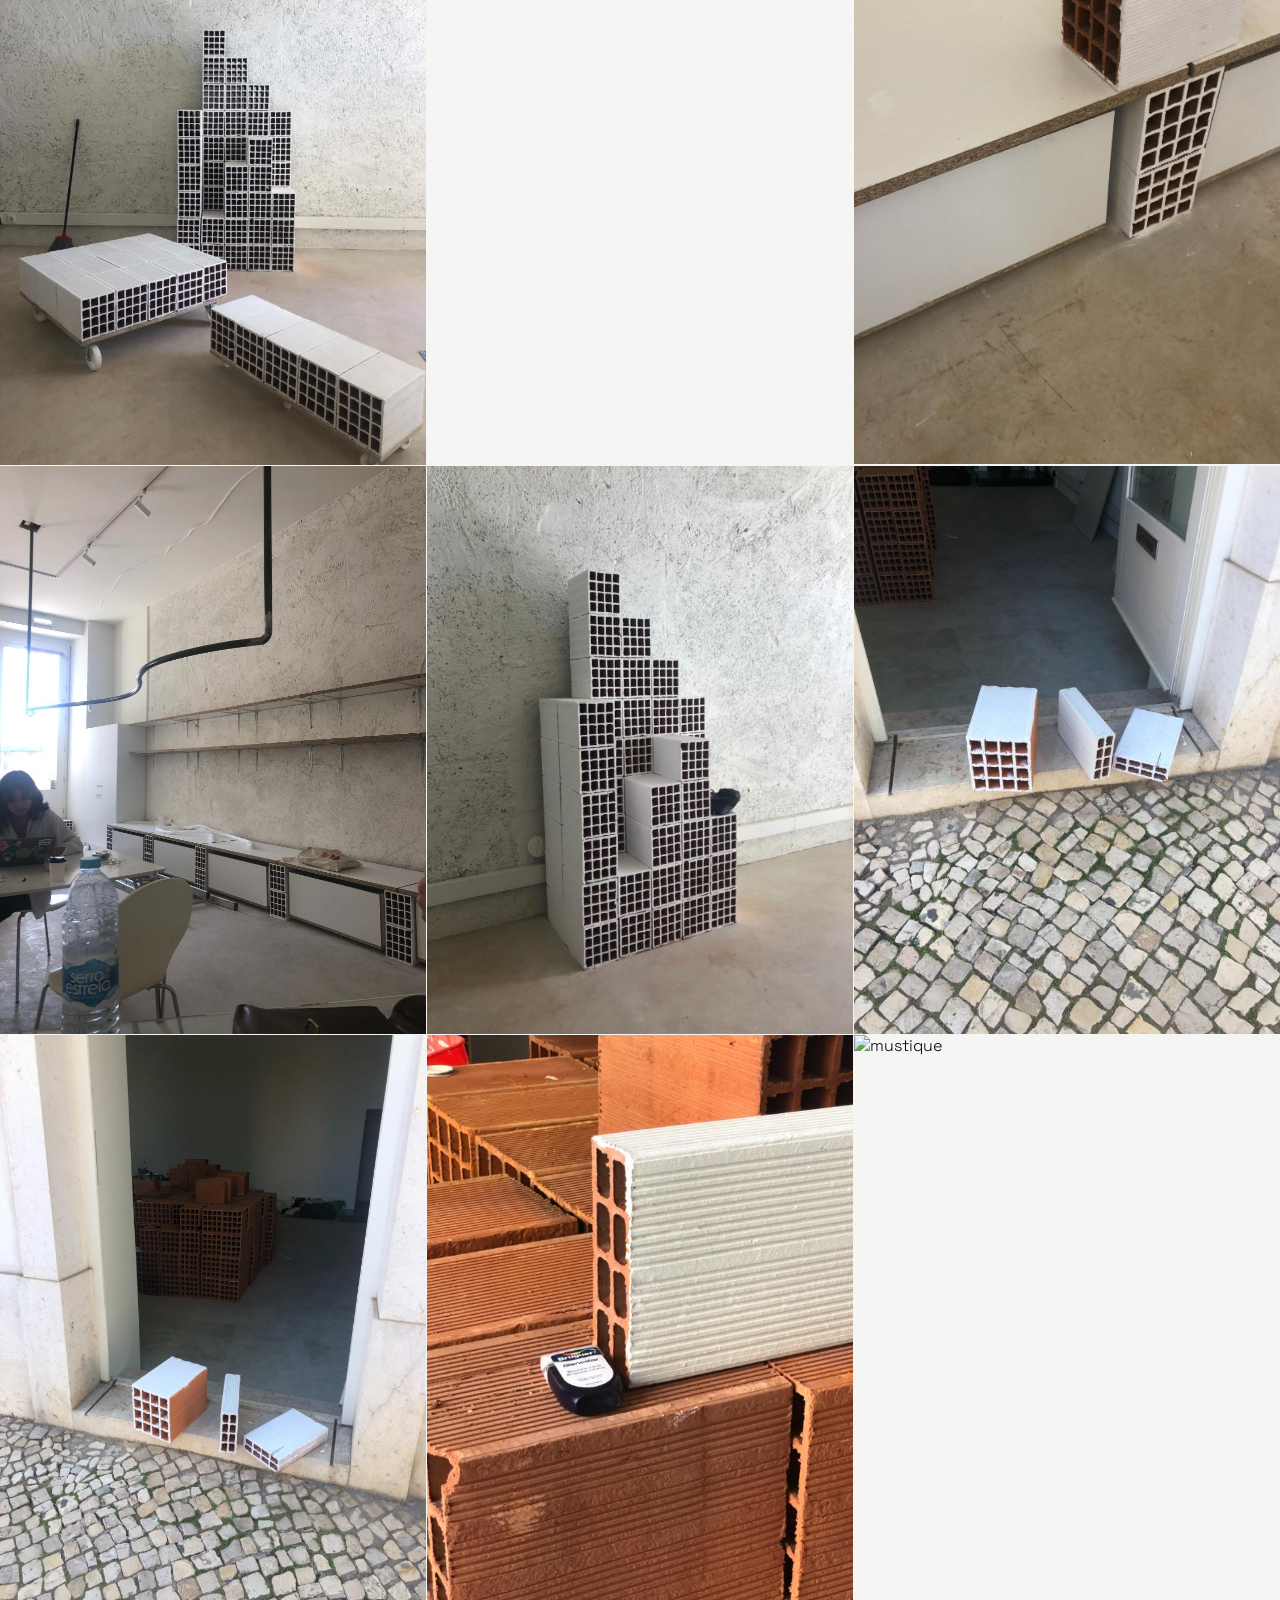
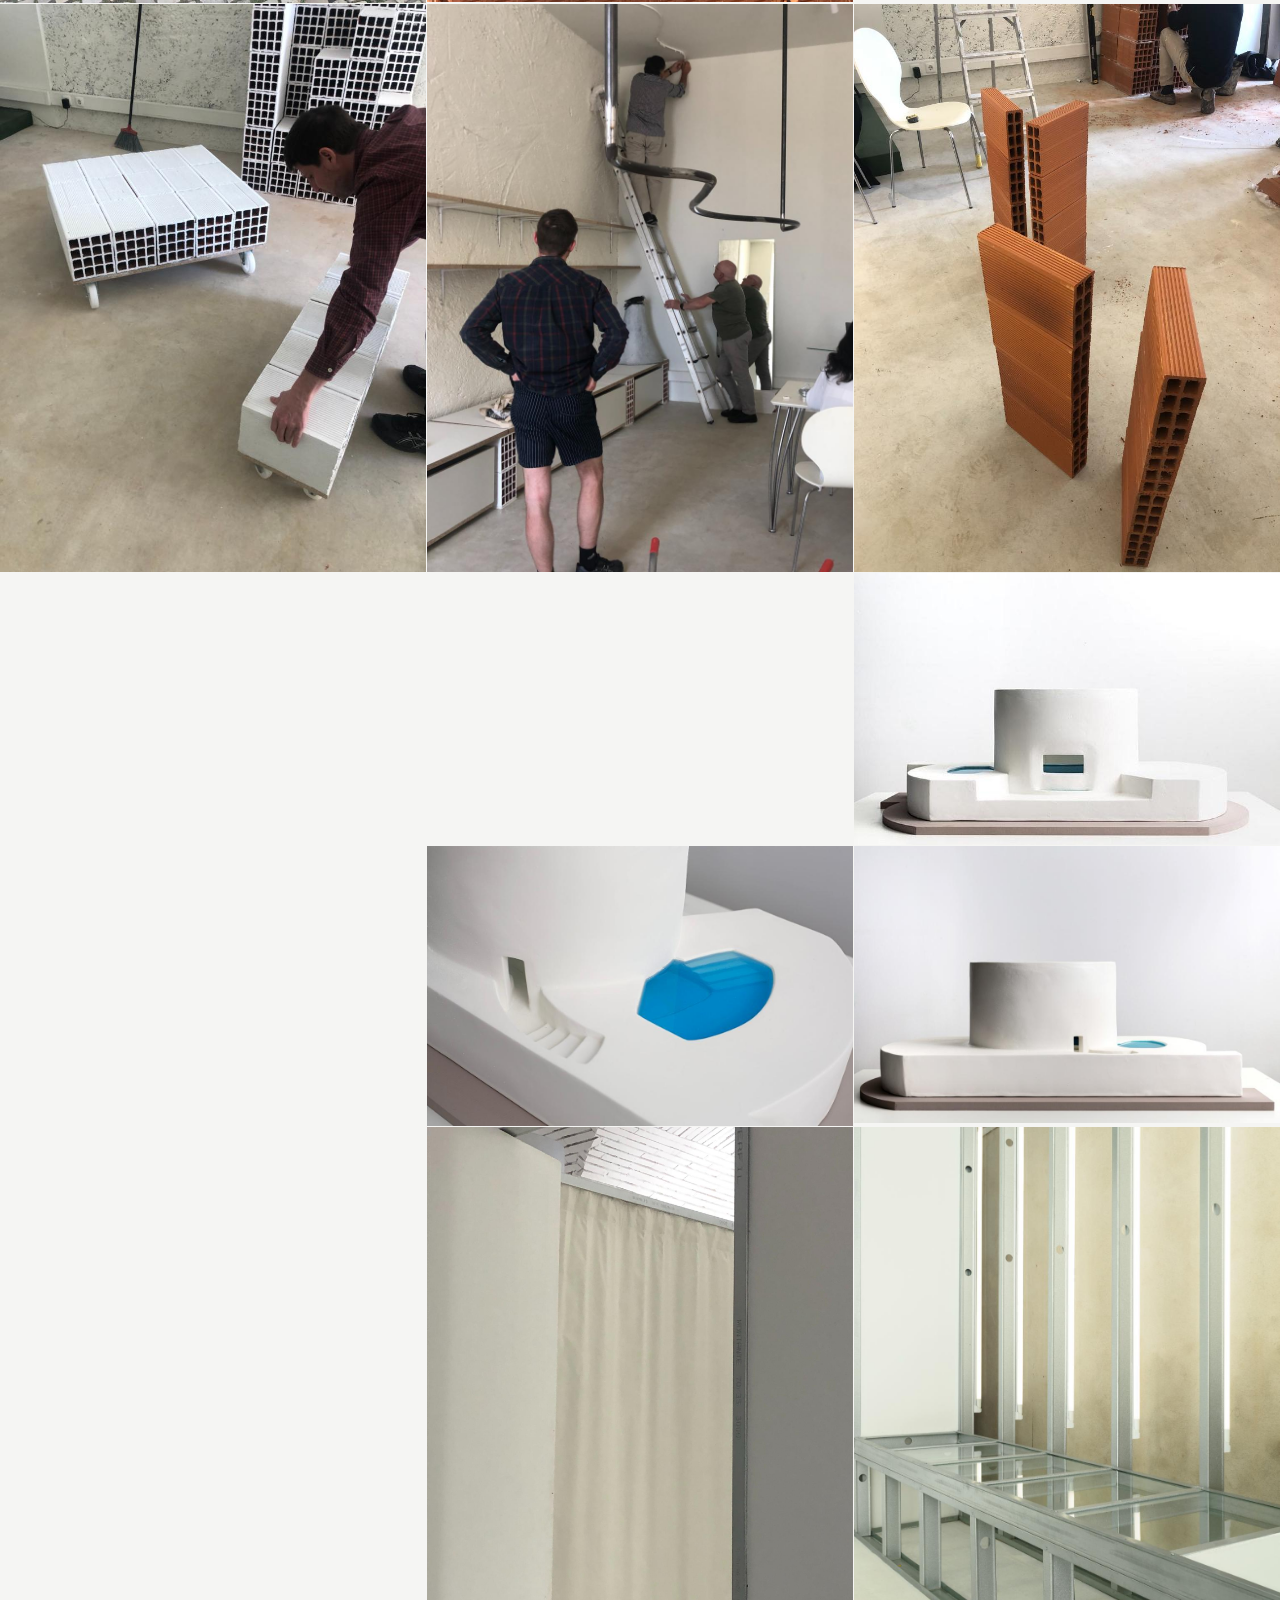
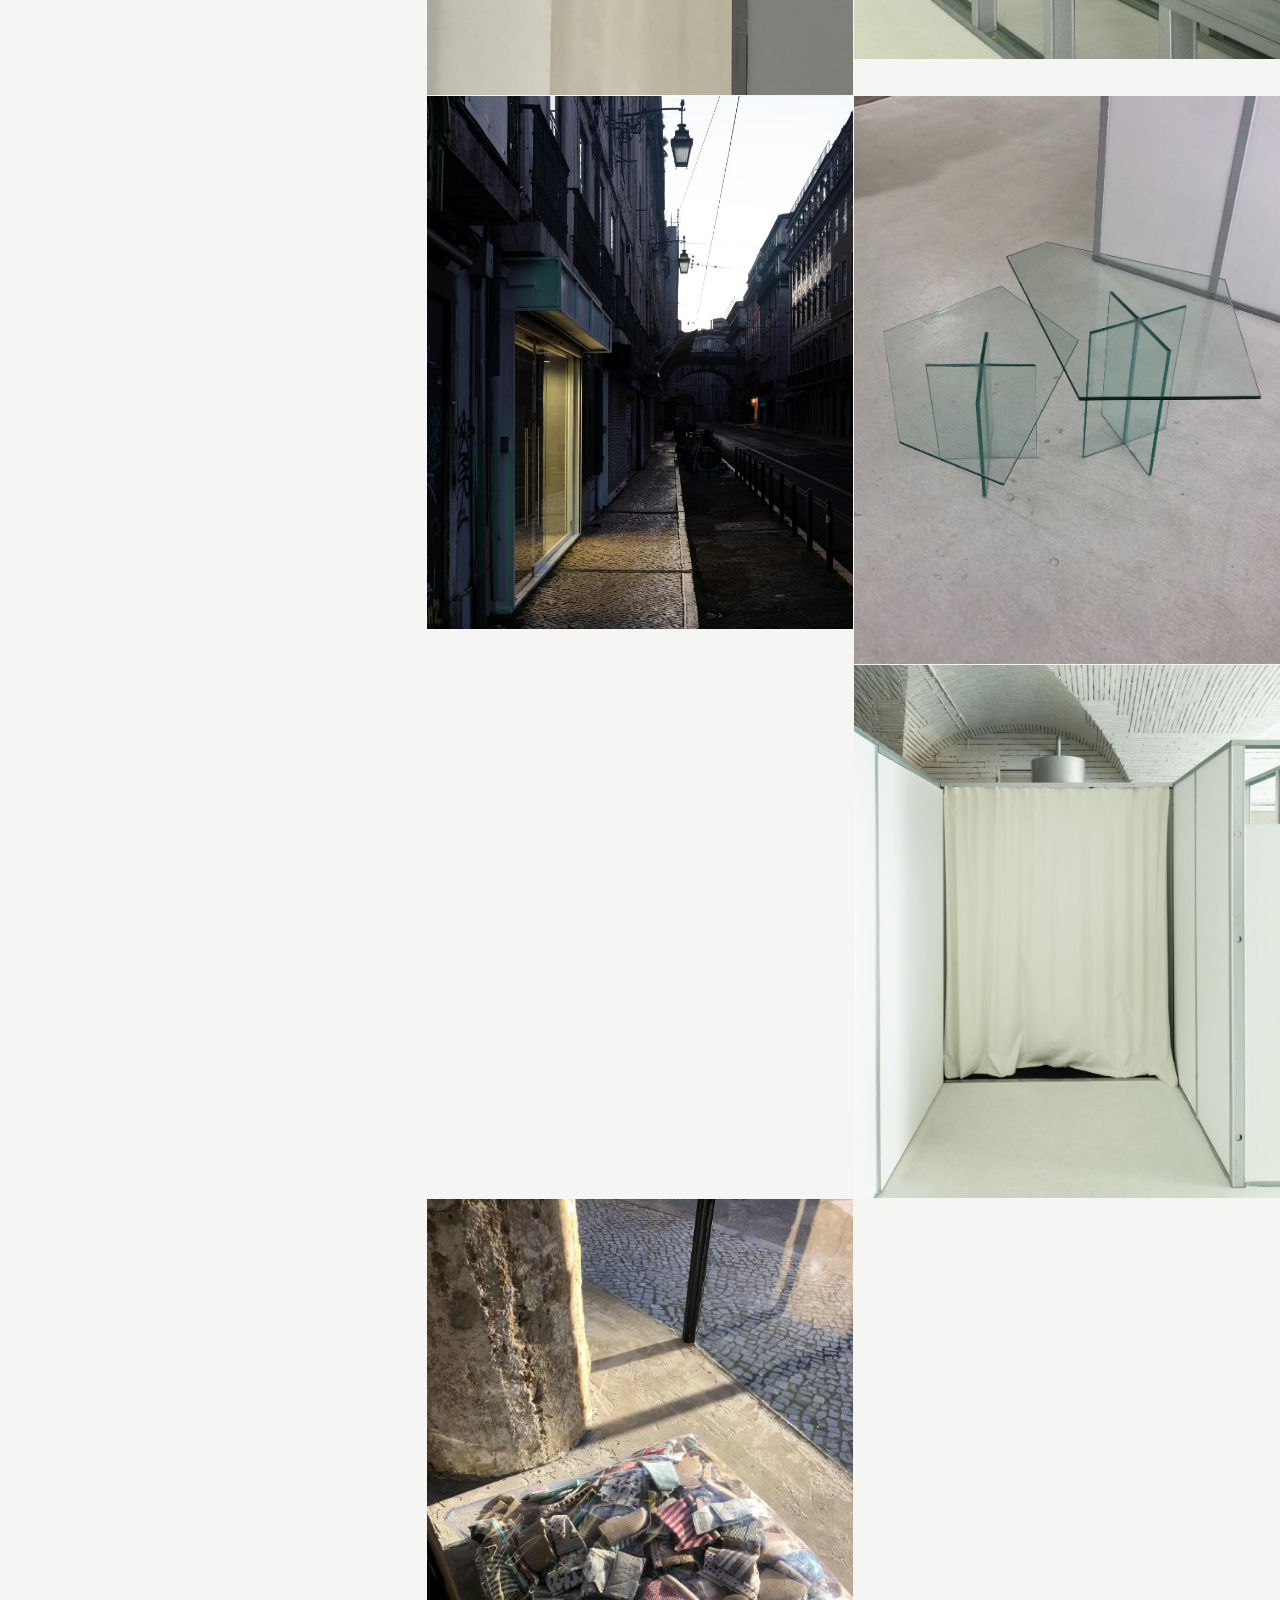
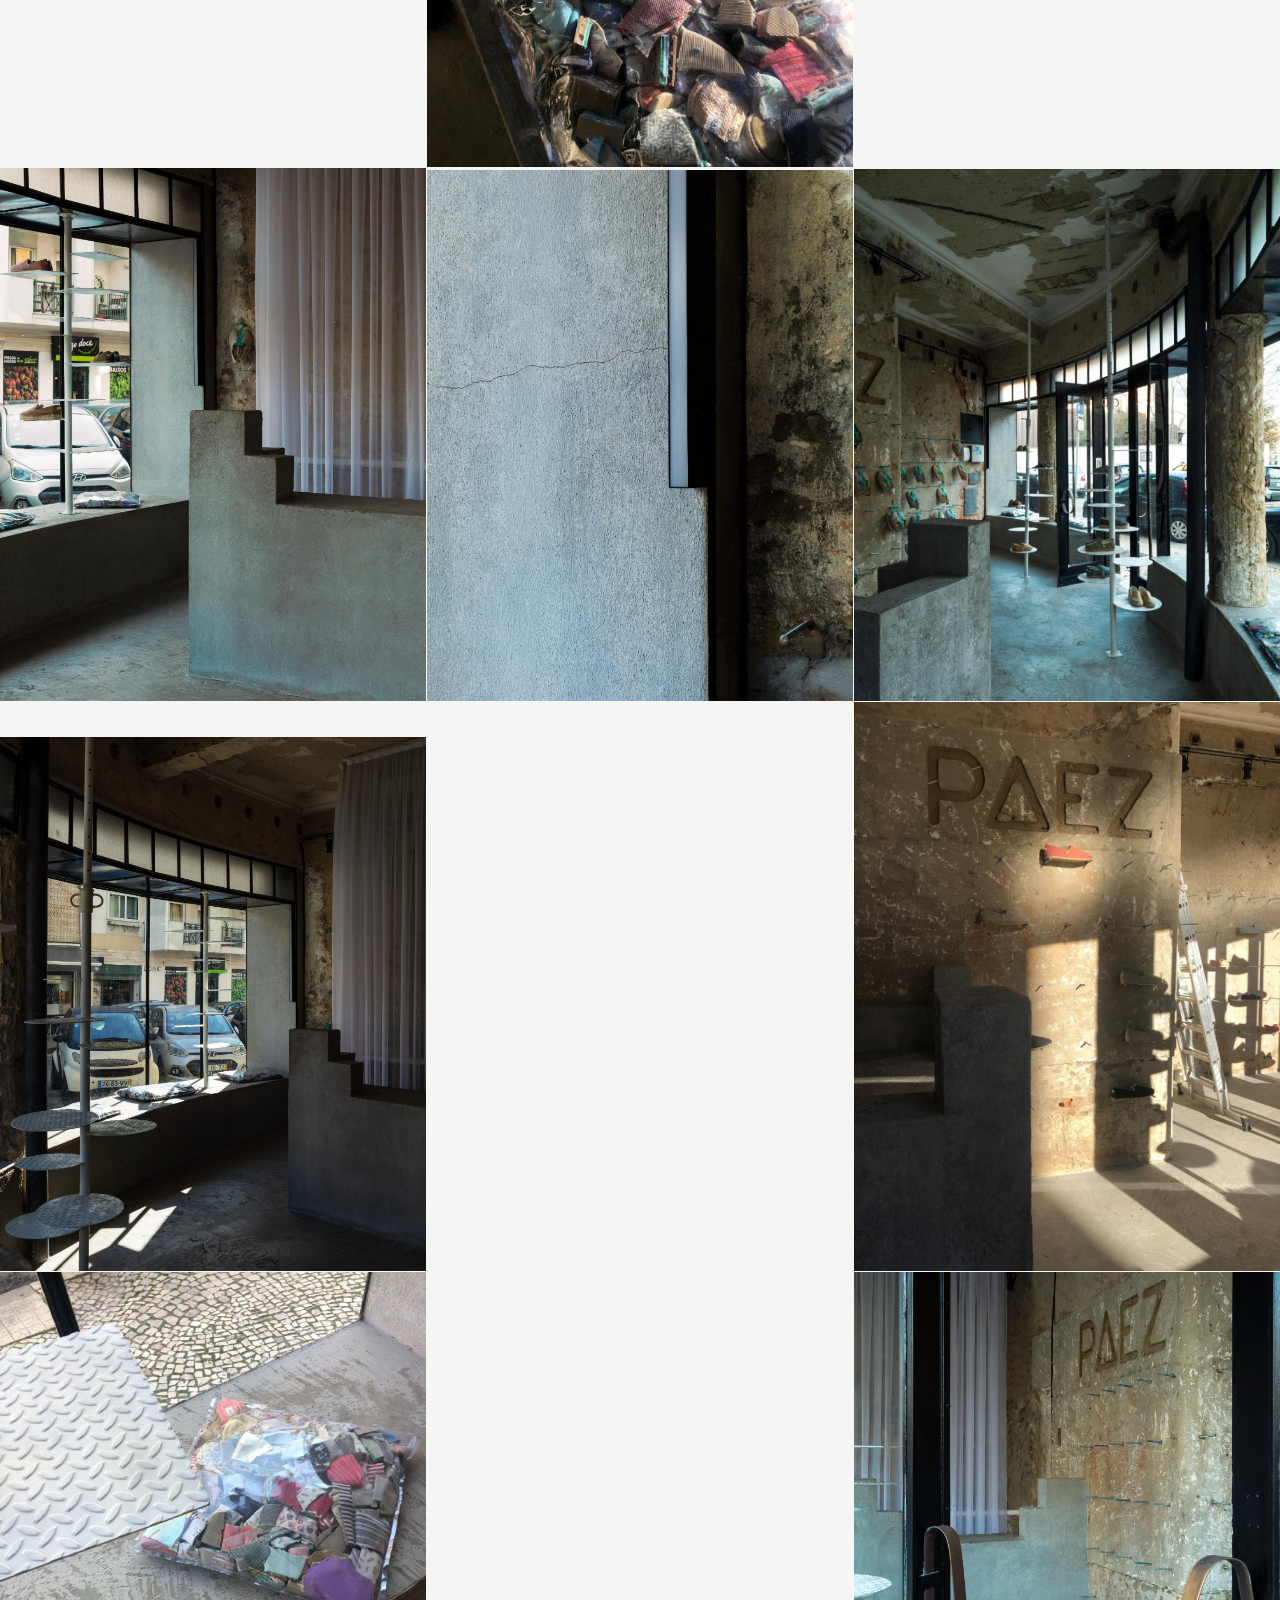
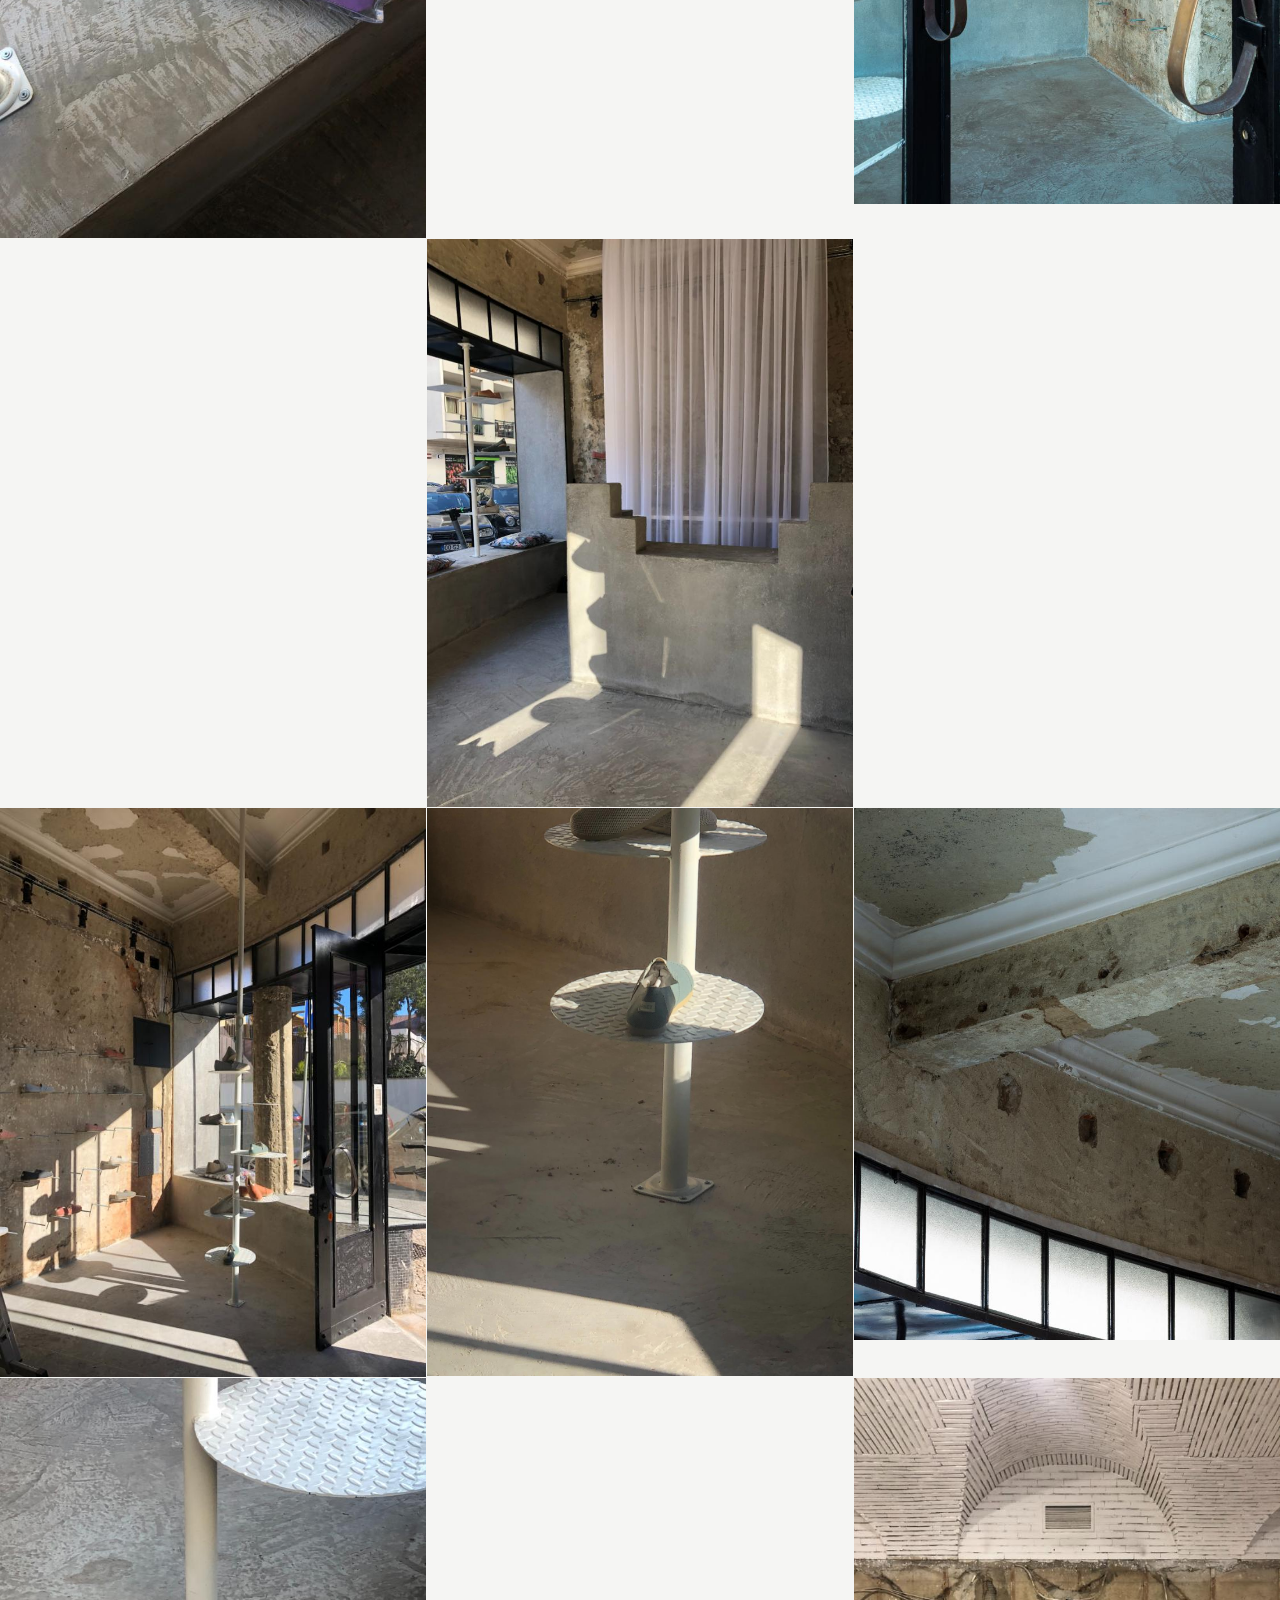
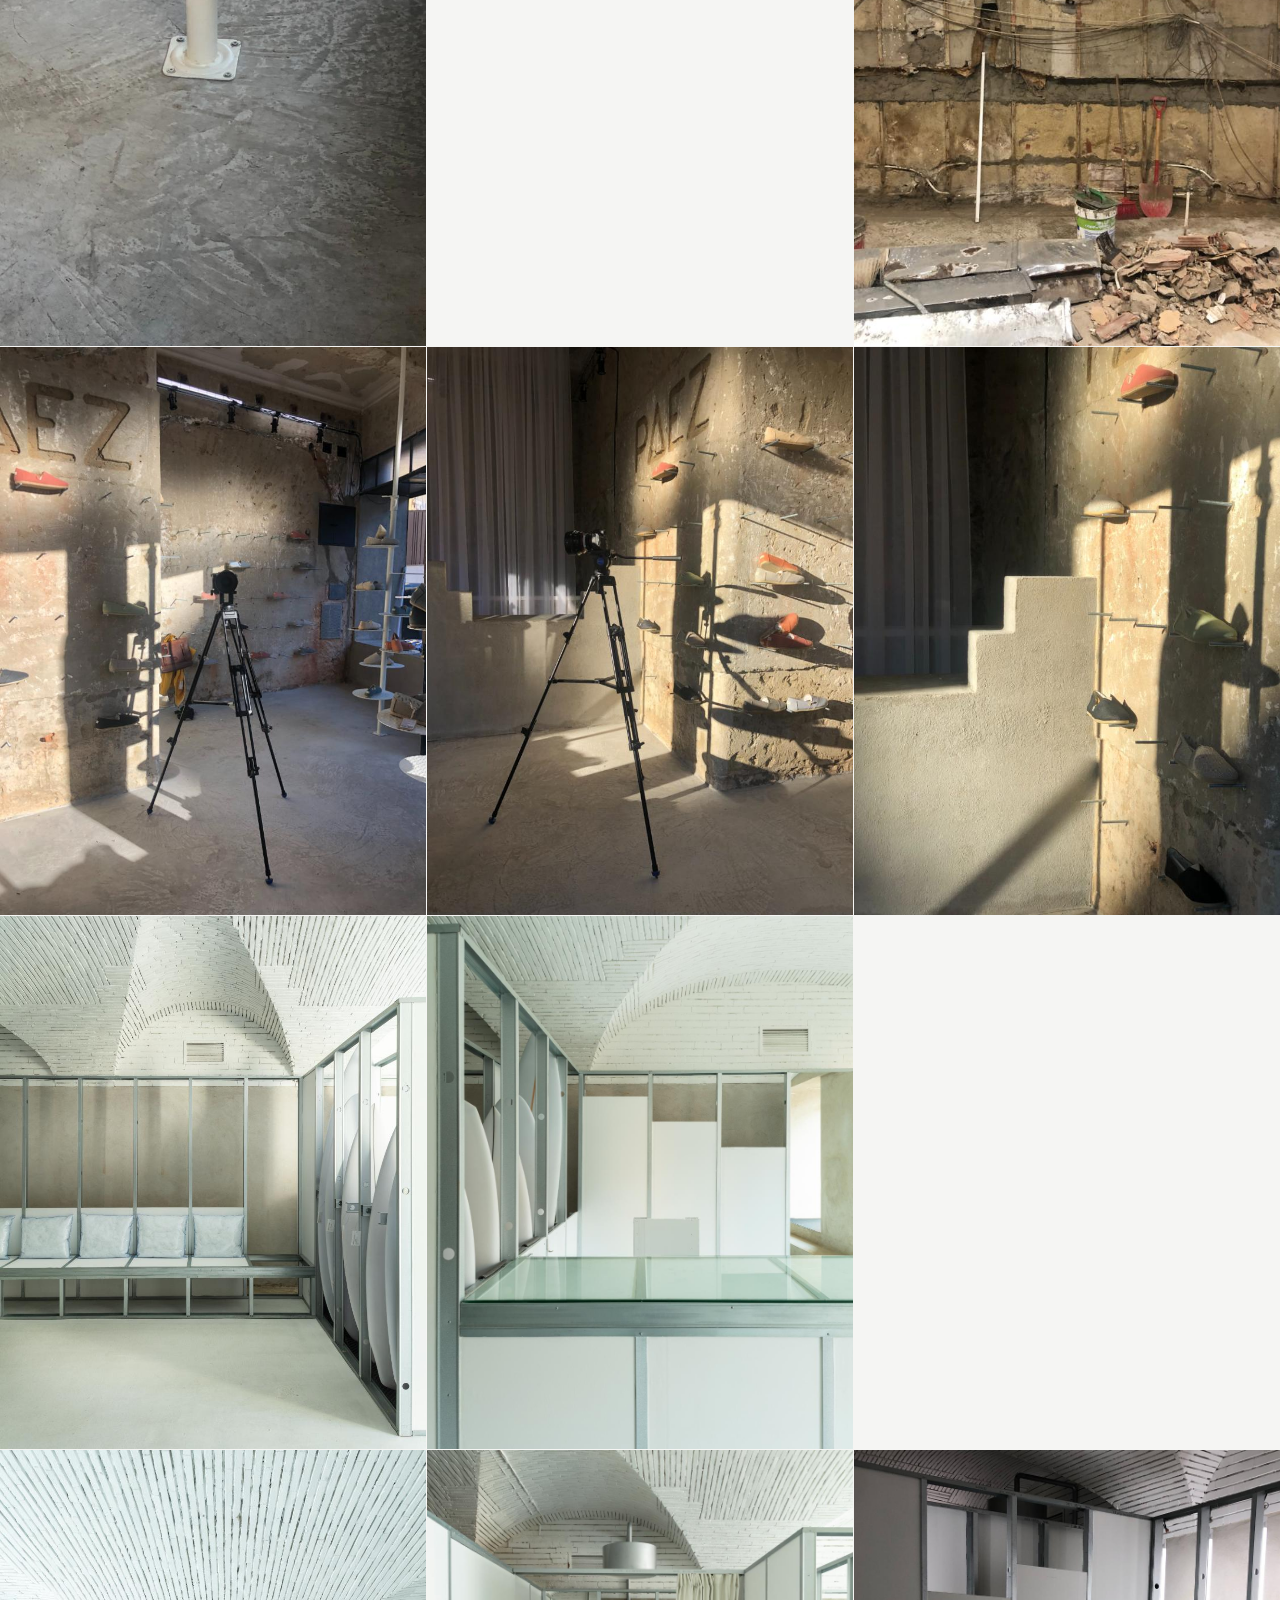
==== commit 0c920483: "Add new Paez videos and update site media lists" ====
--- a/index.html
+++ b/index.html
@@ -348,7 +348,13 @@
         { src: 'PAEZ17.jpg',  type: 'img' },
         { src: 'PAEZ18.jpg',  type: 'img' },
         { src: 'PAEZ19.jpg',  type: 'img' },
-        { src: 'paez_9fev.mov', type: 'vid' }
+        { src: 'paez_9fev.mov', type: 'vid' },
+        { src: 'paez_video1.mp4', type: 'vid' },
+        { src: 'paez_video2.mp4', type: 'vid' },
+        { src: 'paez_video3.mp4', type: 'vid' },
+        { src: 'paez_video4.mp4', type: 'vid' },
+        { src: 'paez_video5.mp4', type: 'vid' },
+        { src: 'paez_video6.mp4', type: 'vid' }
       ]
     },
     {
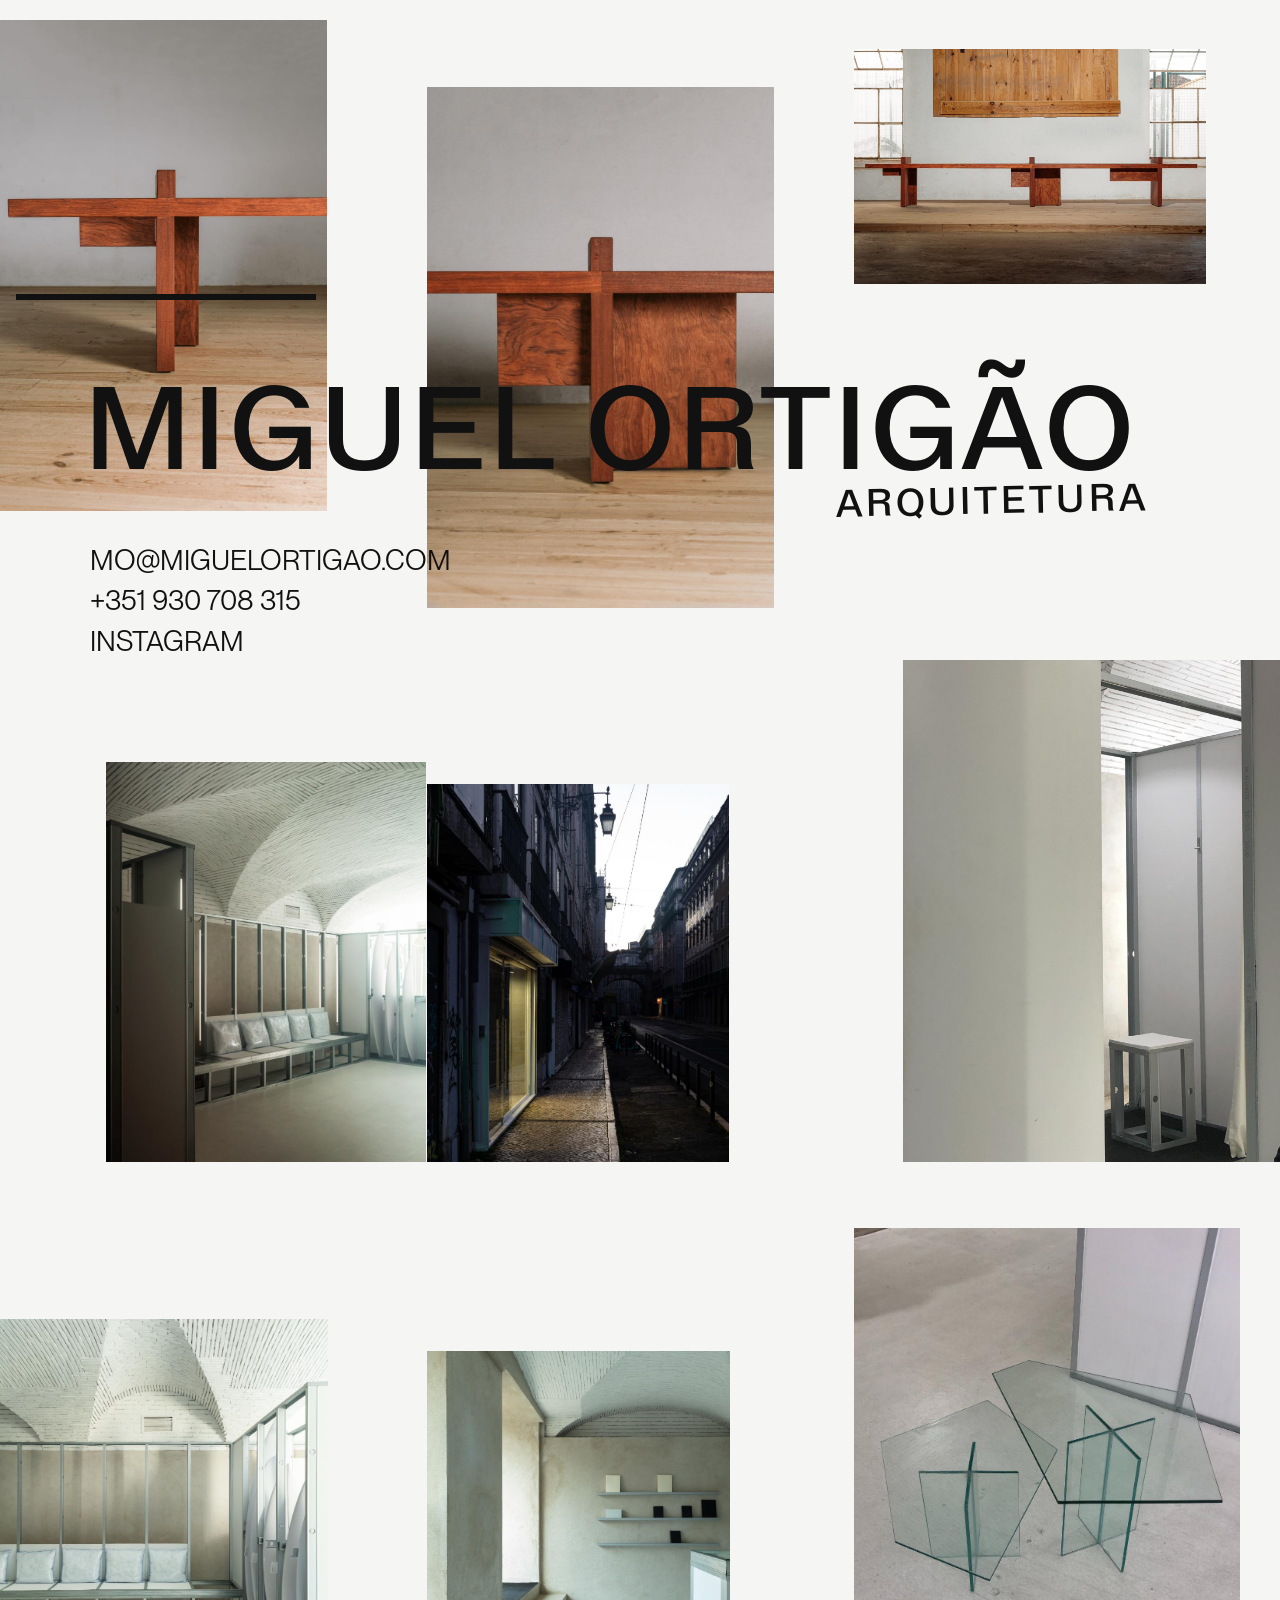
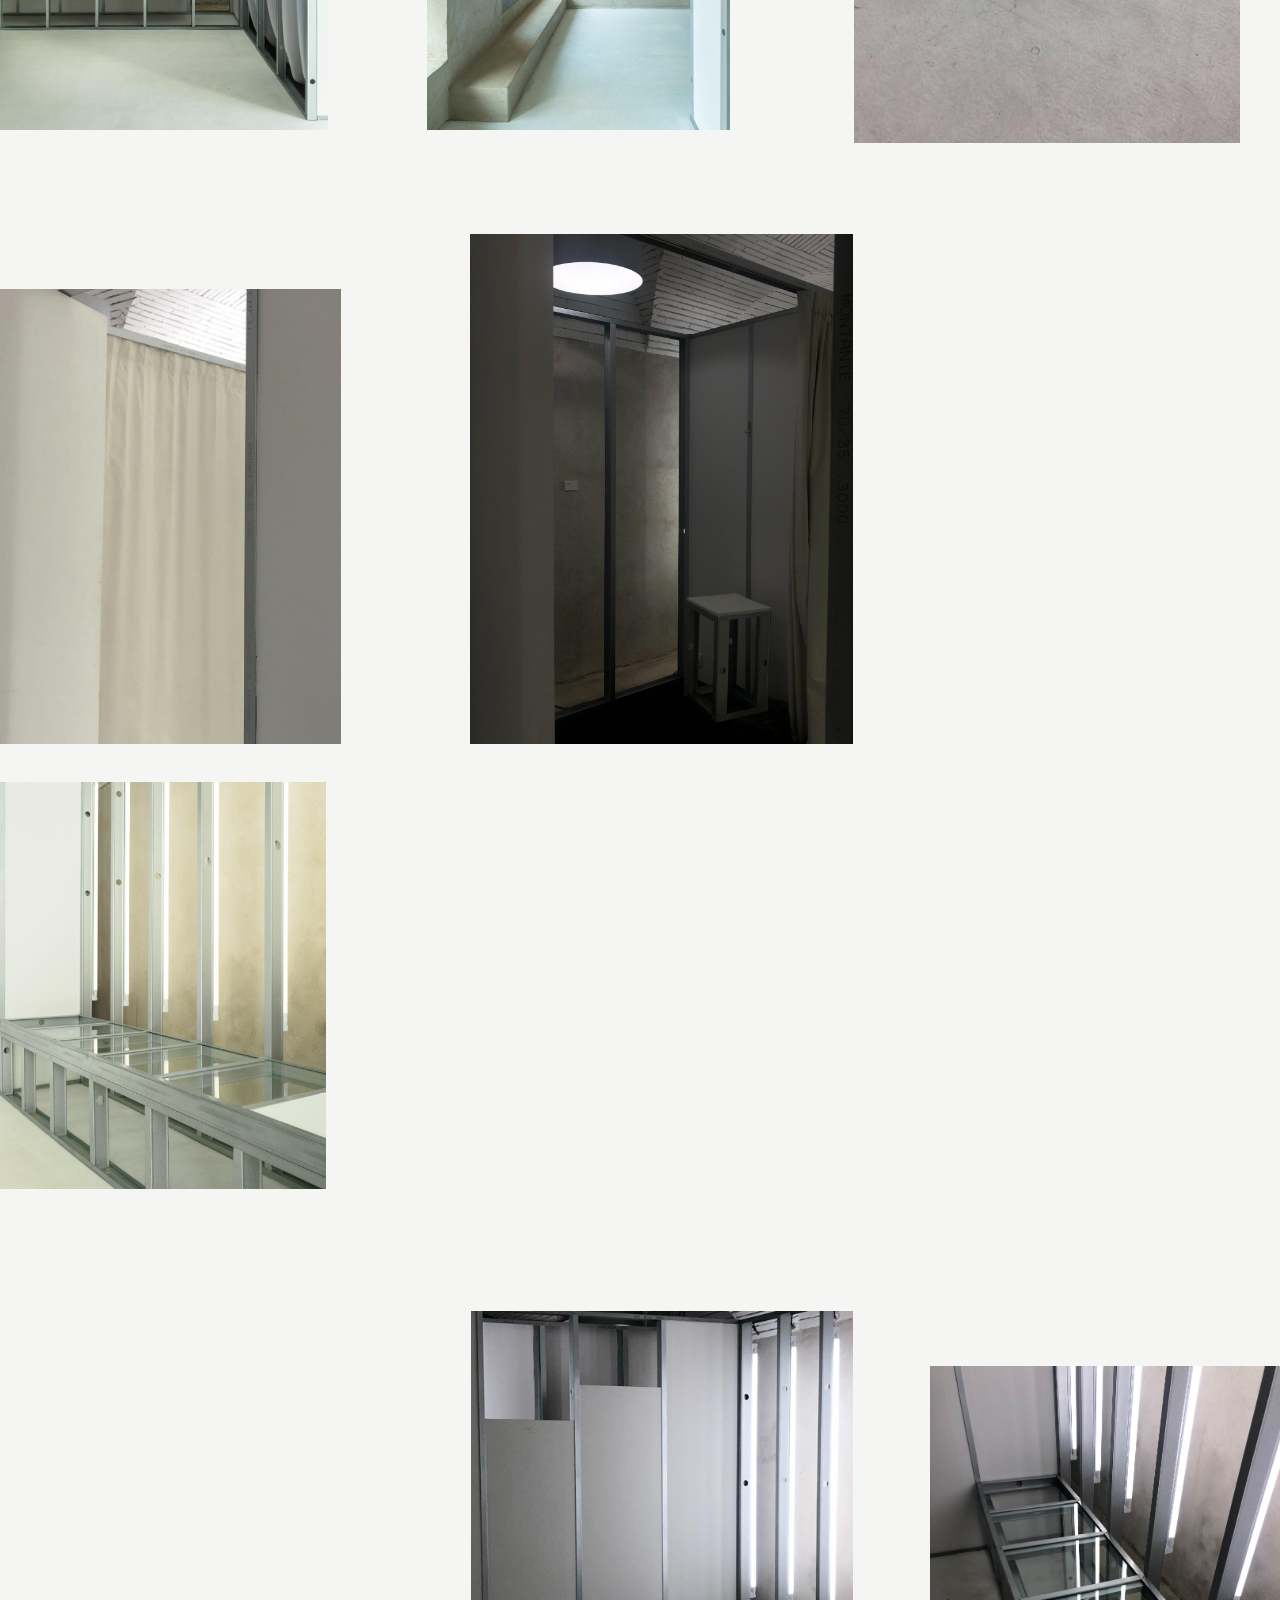
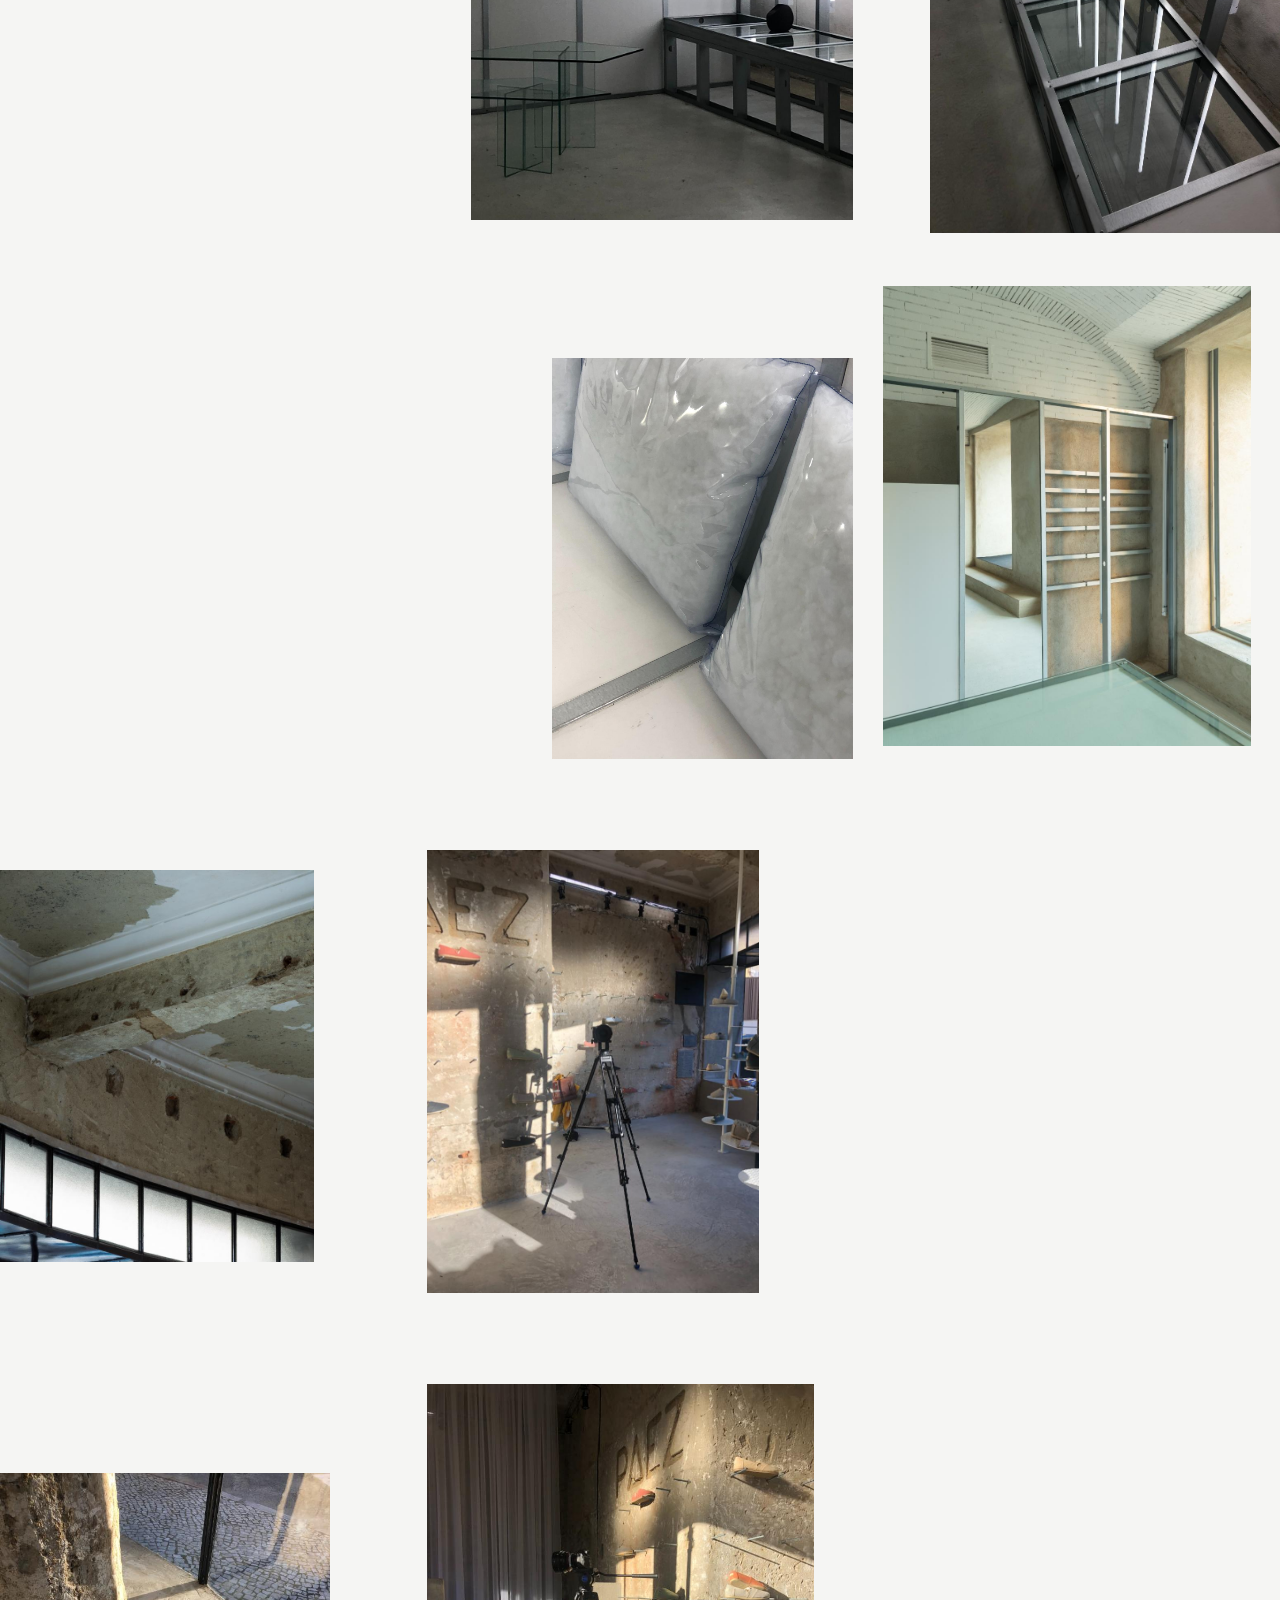
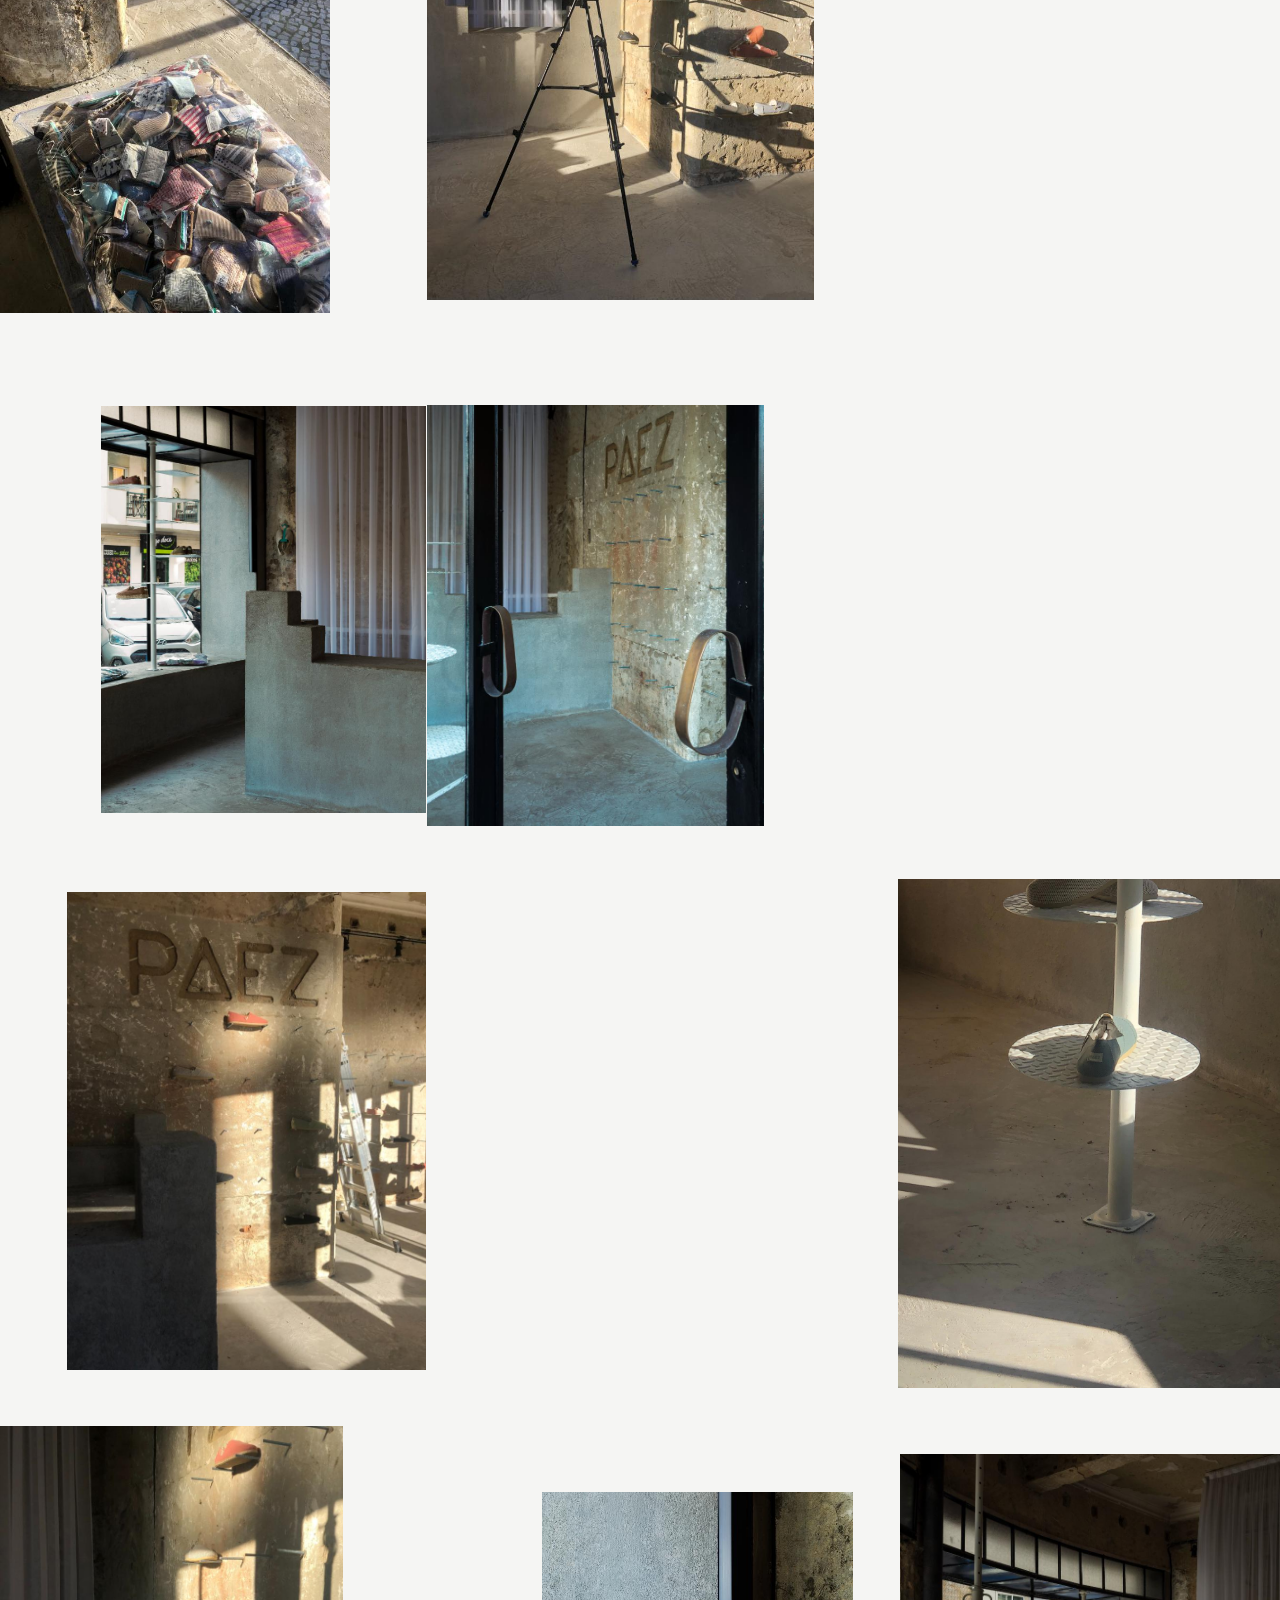
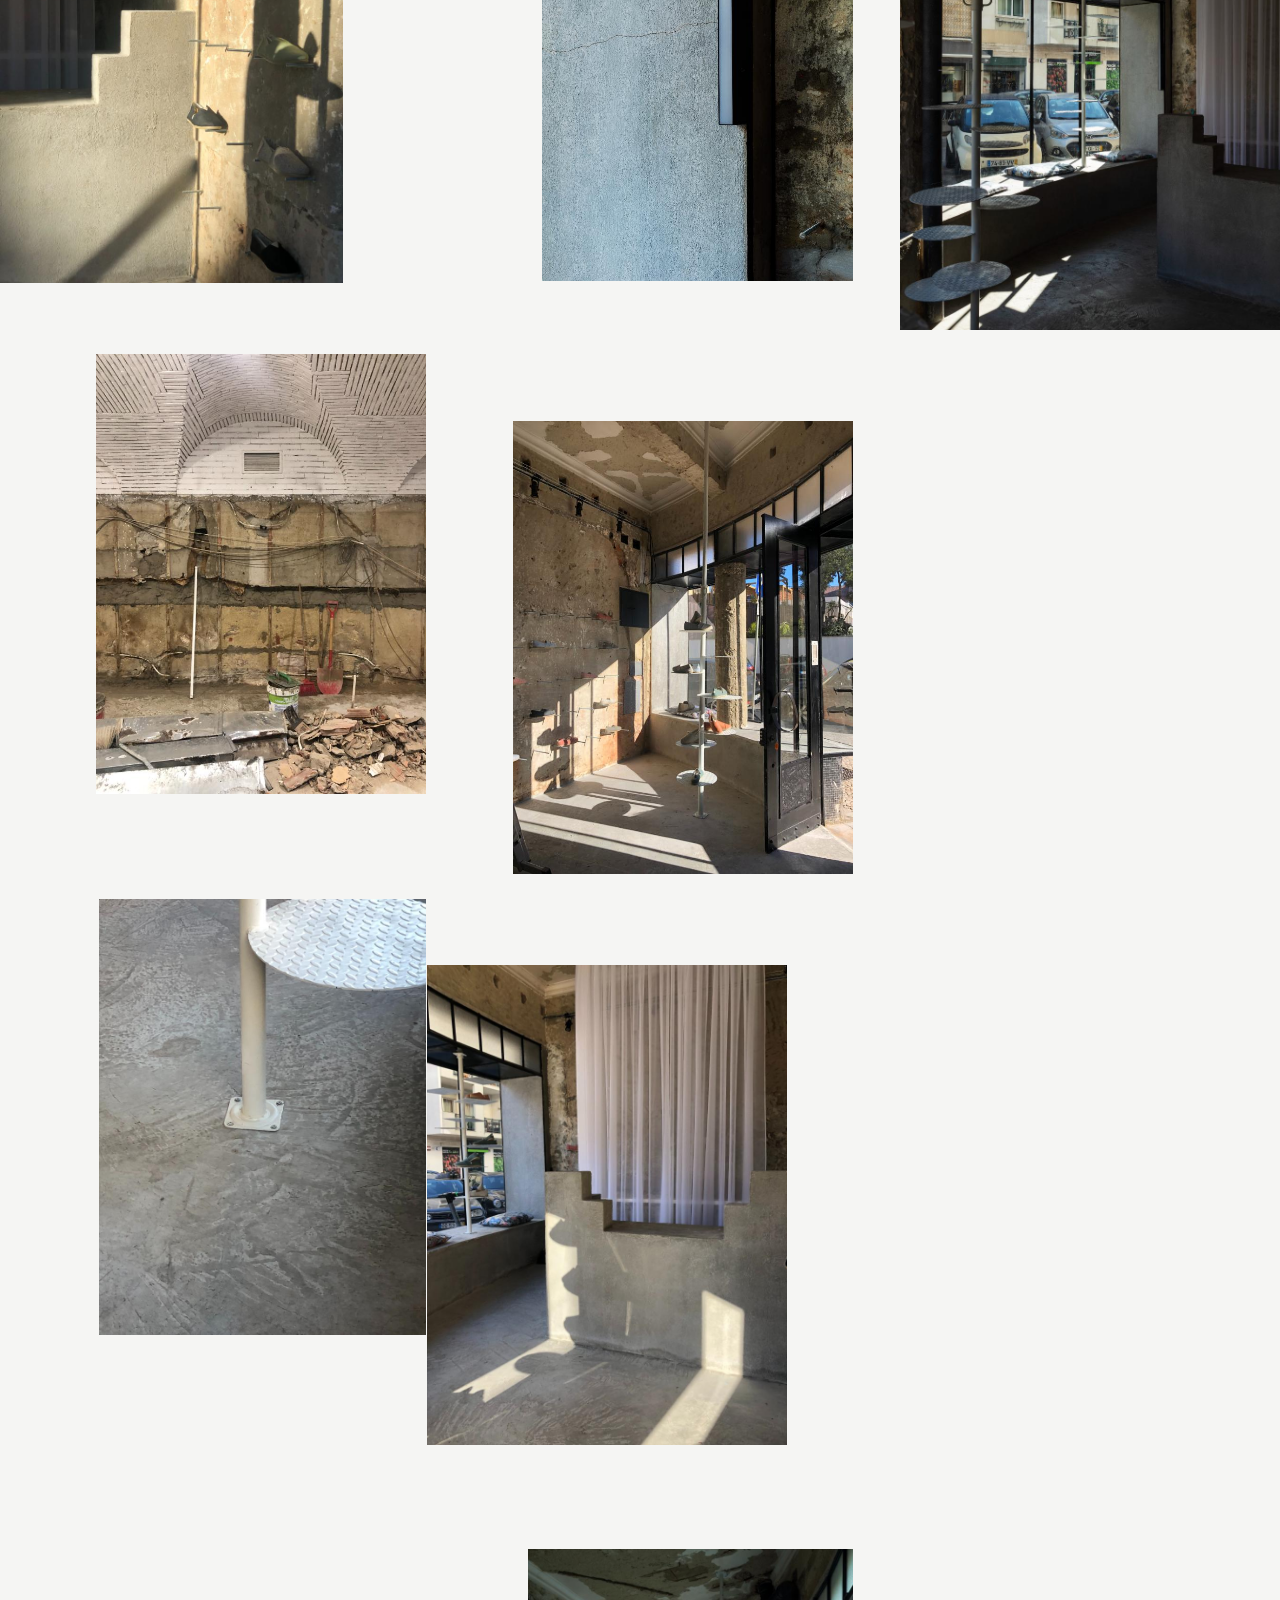
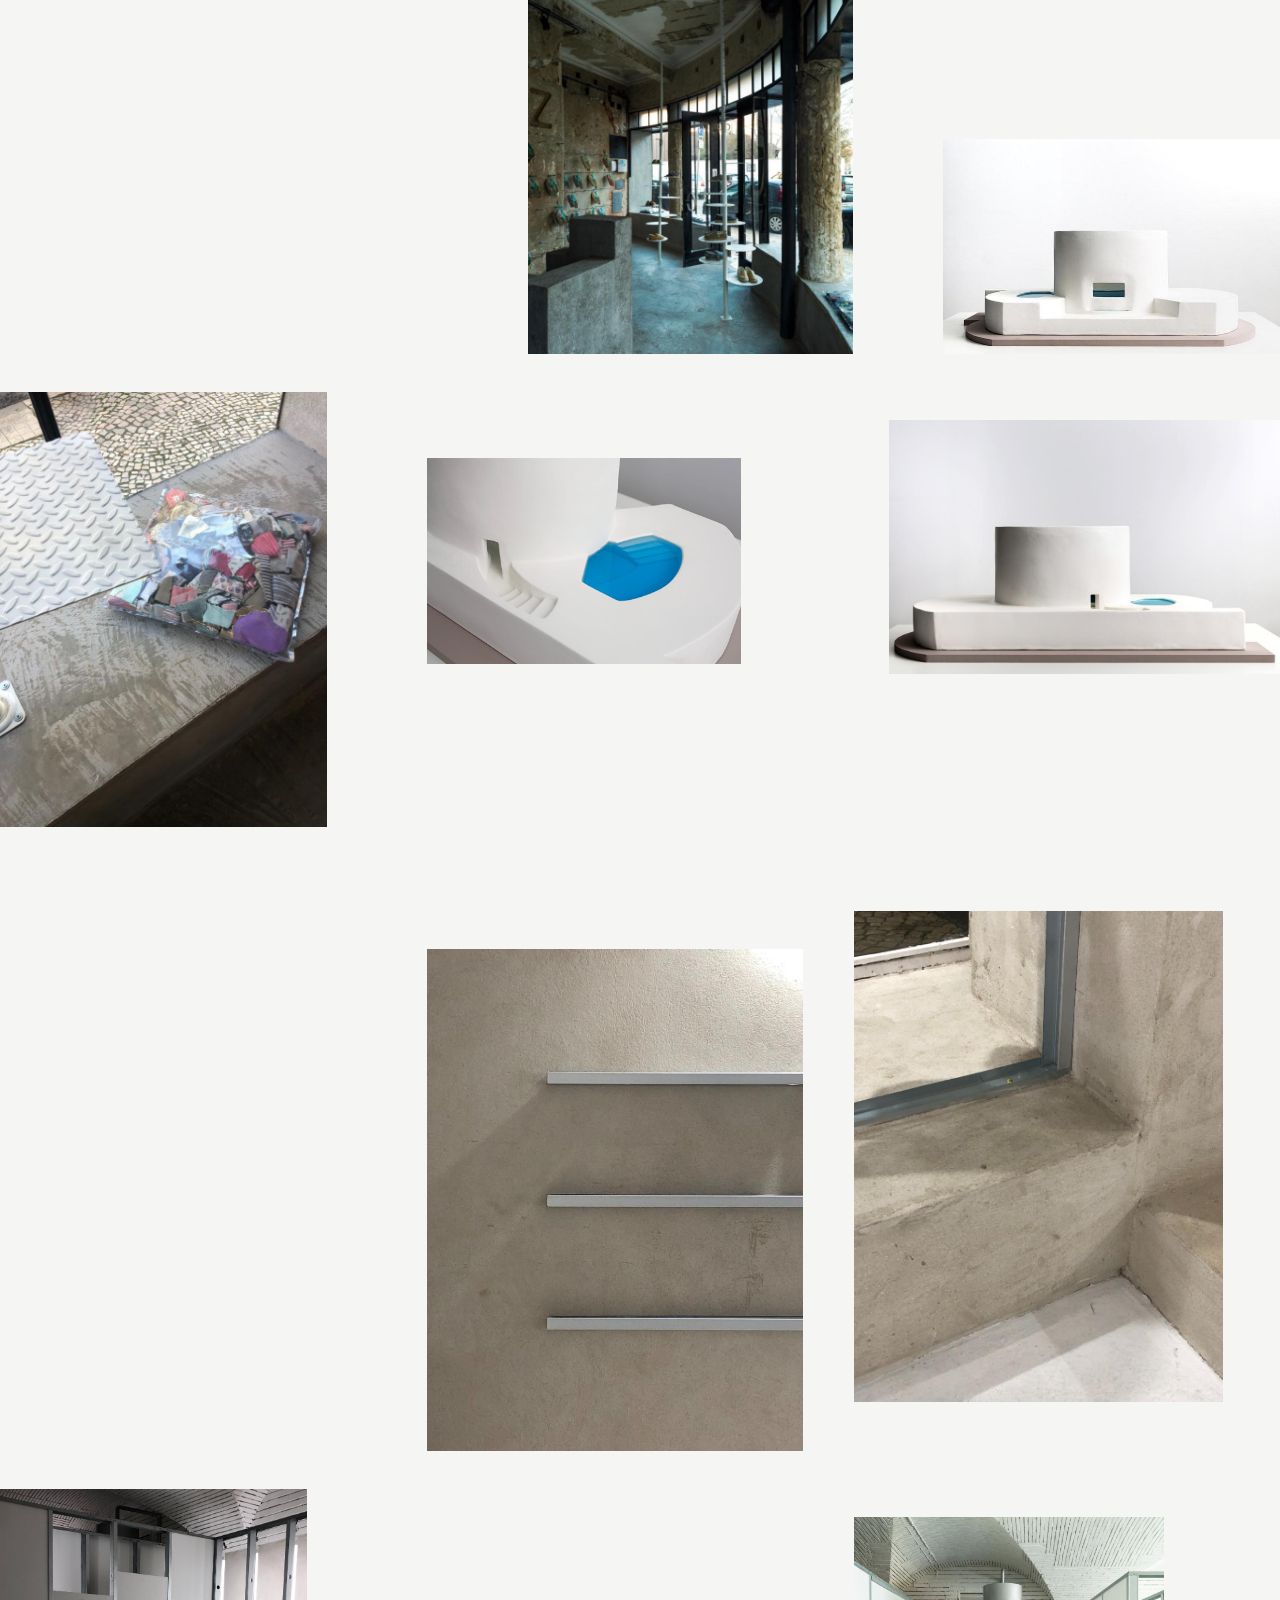
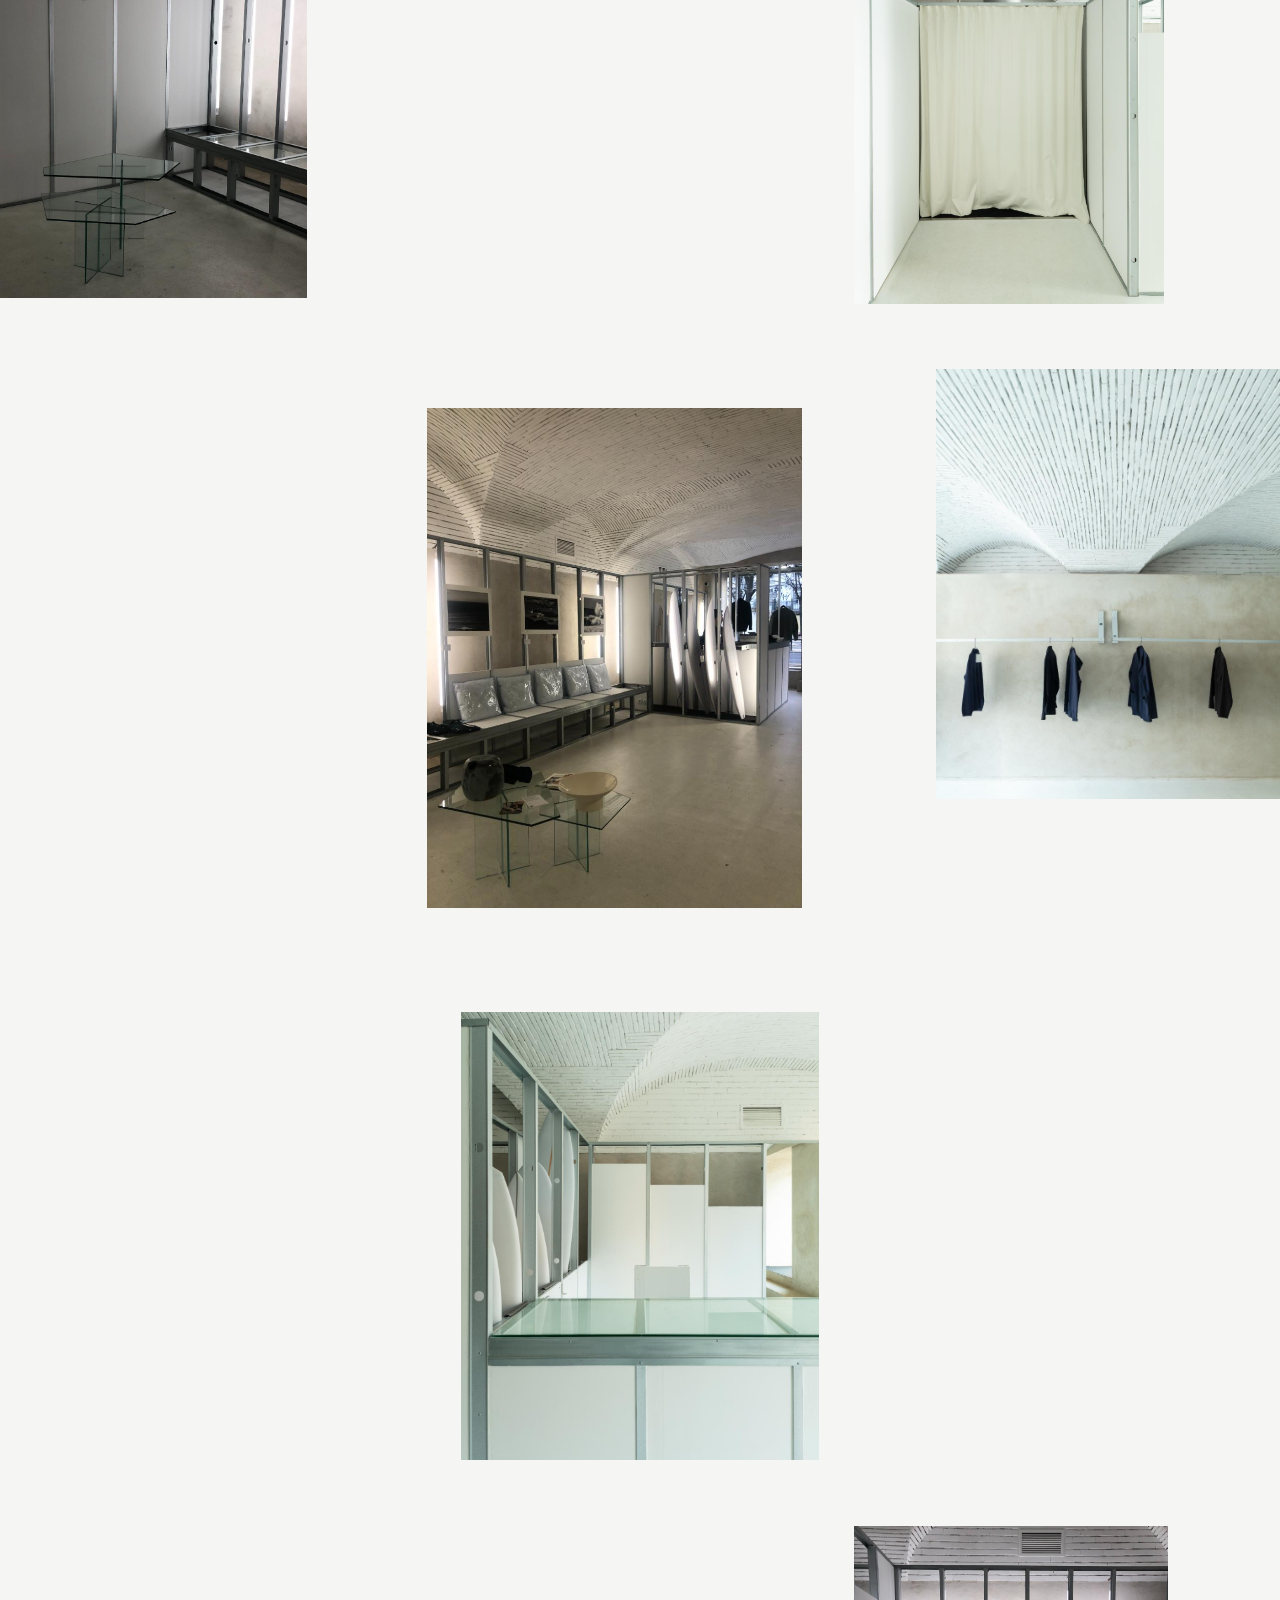
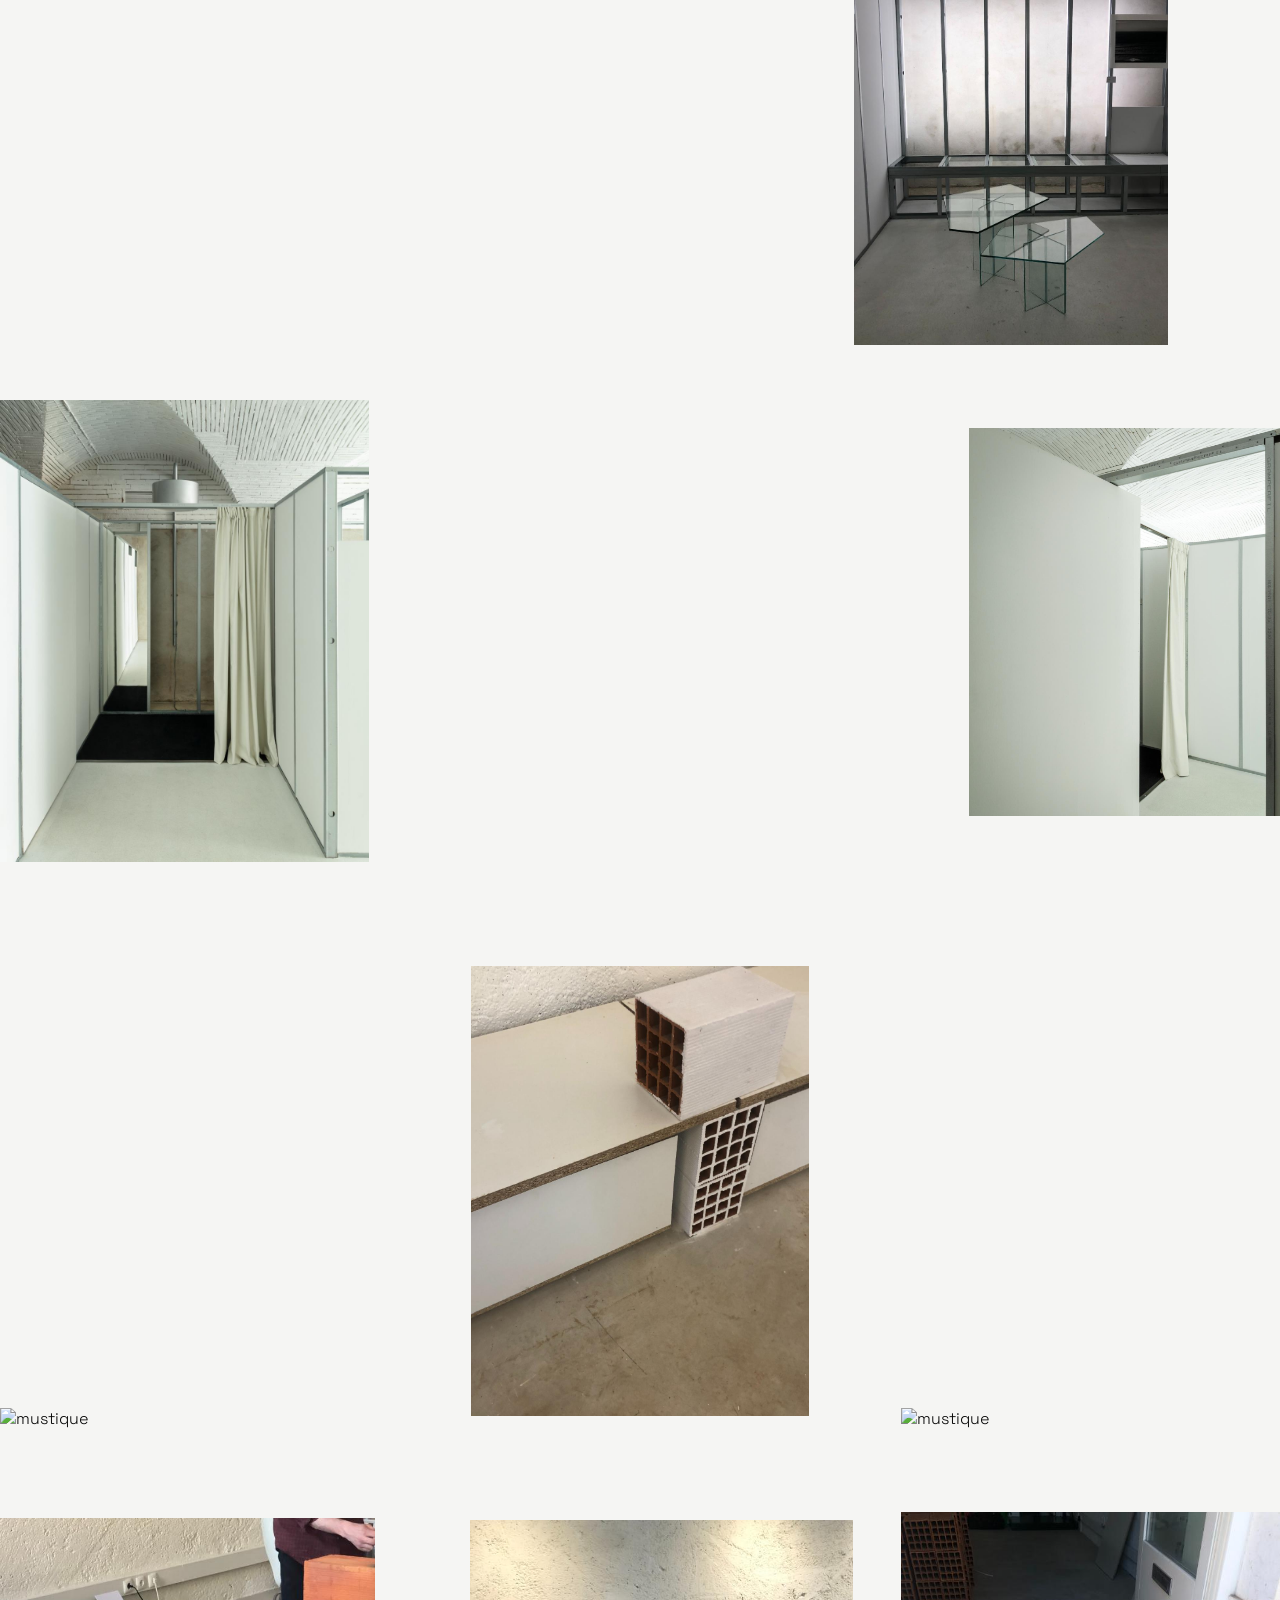
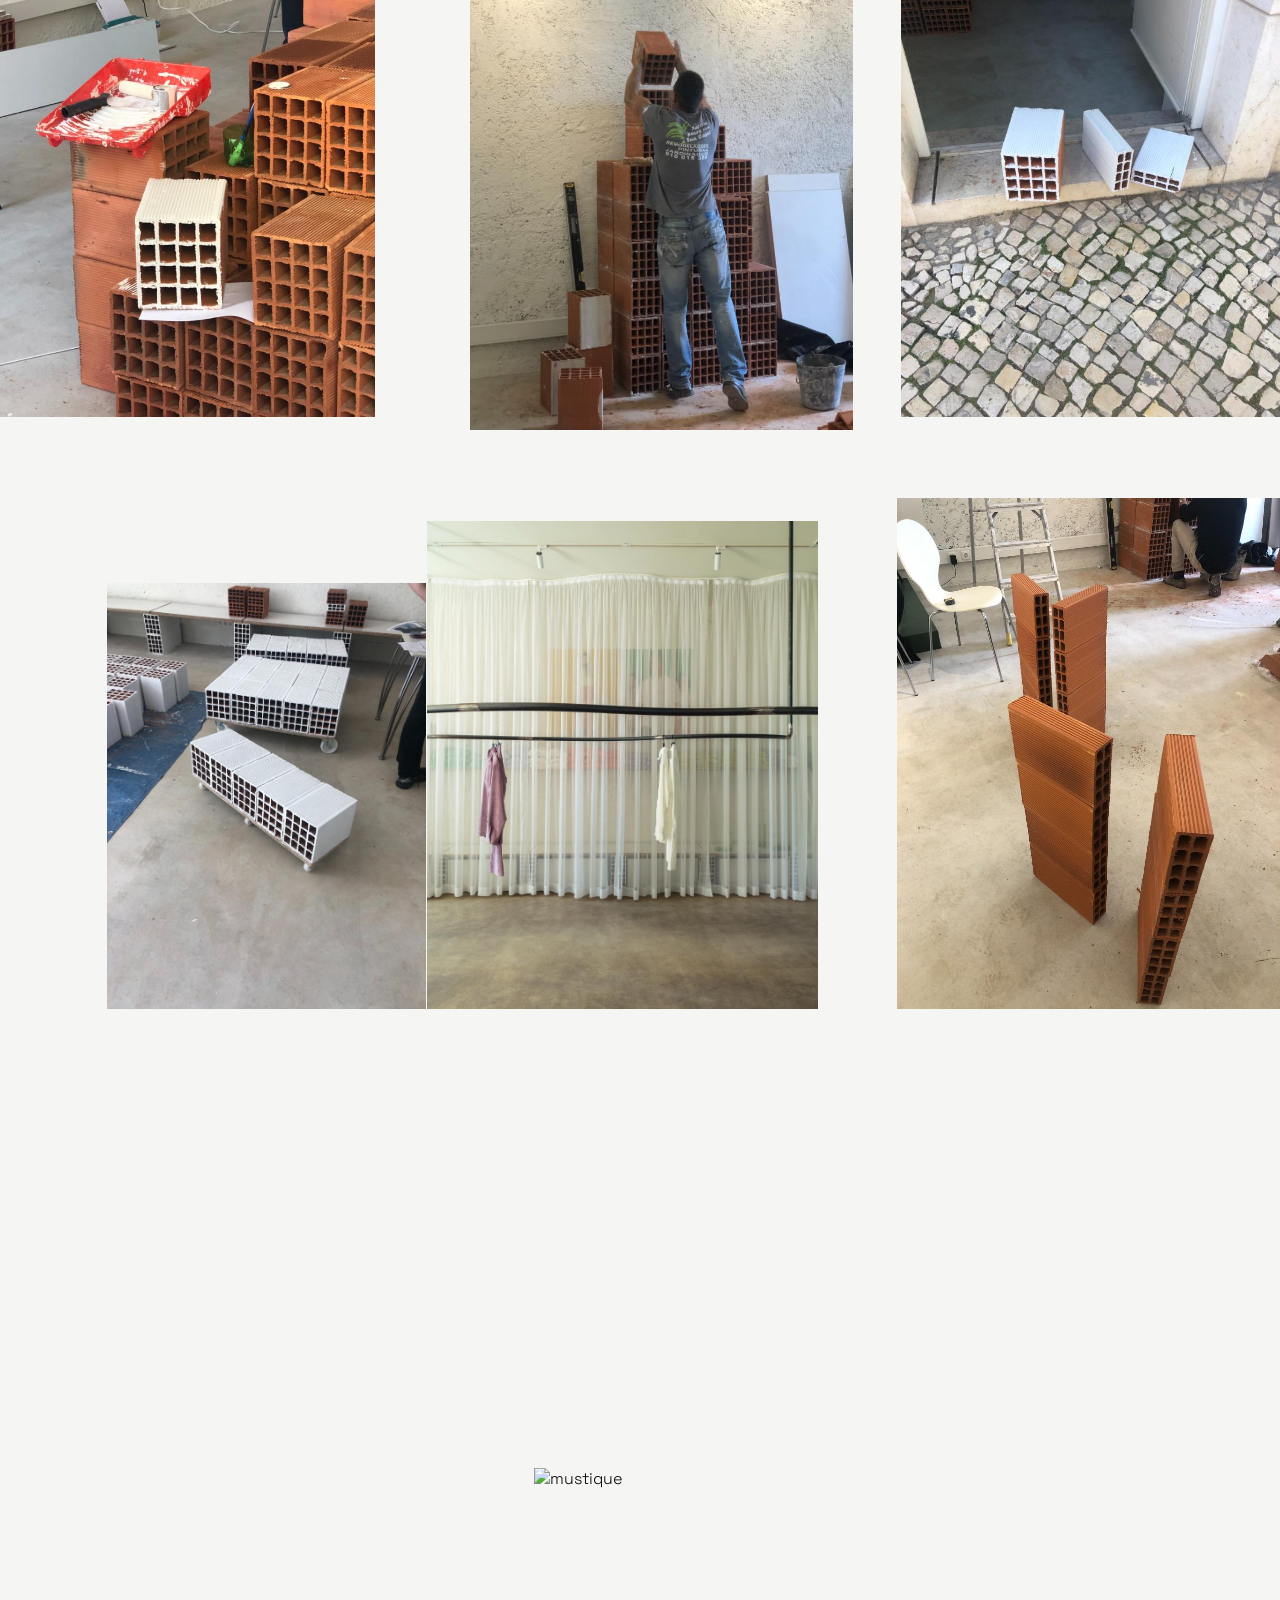
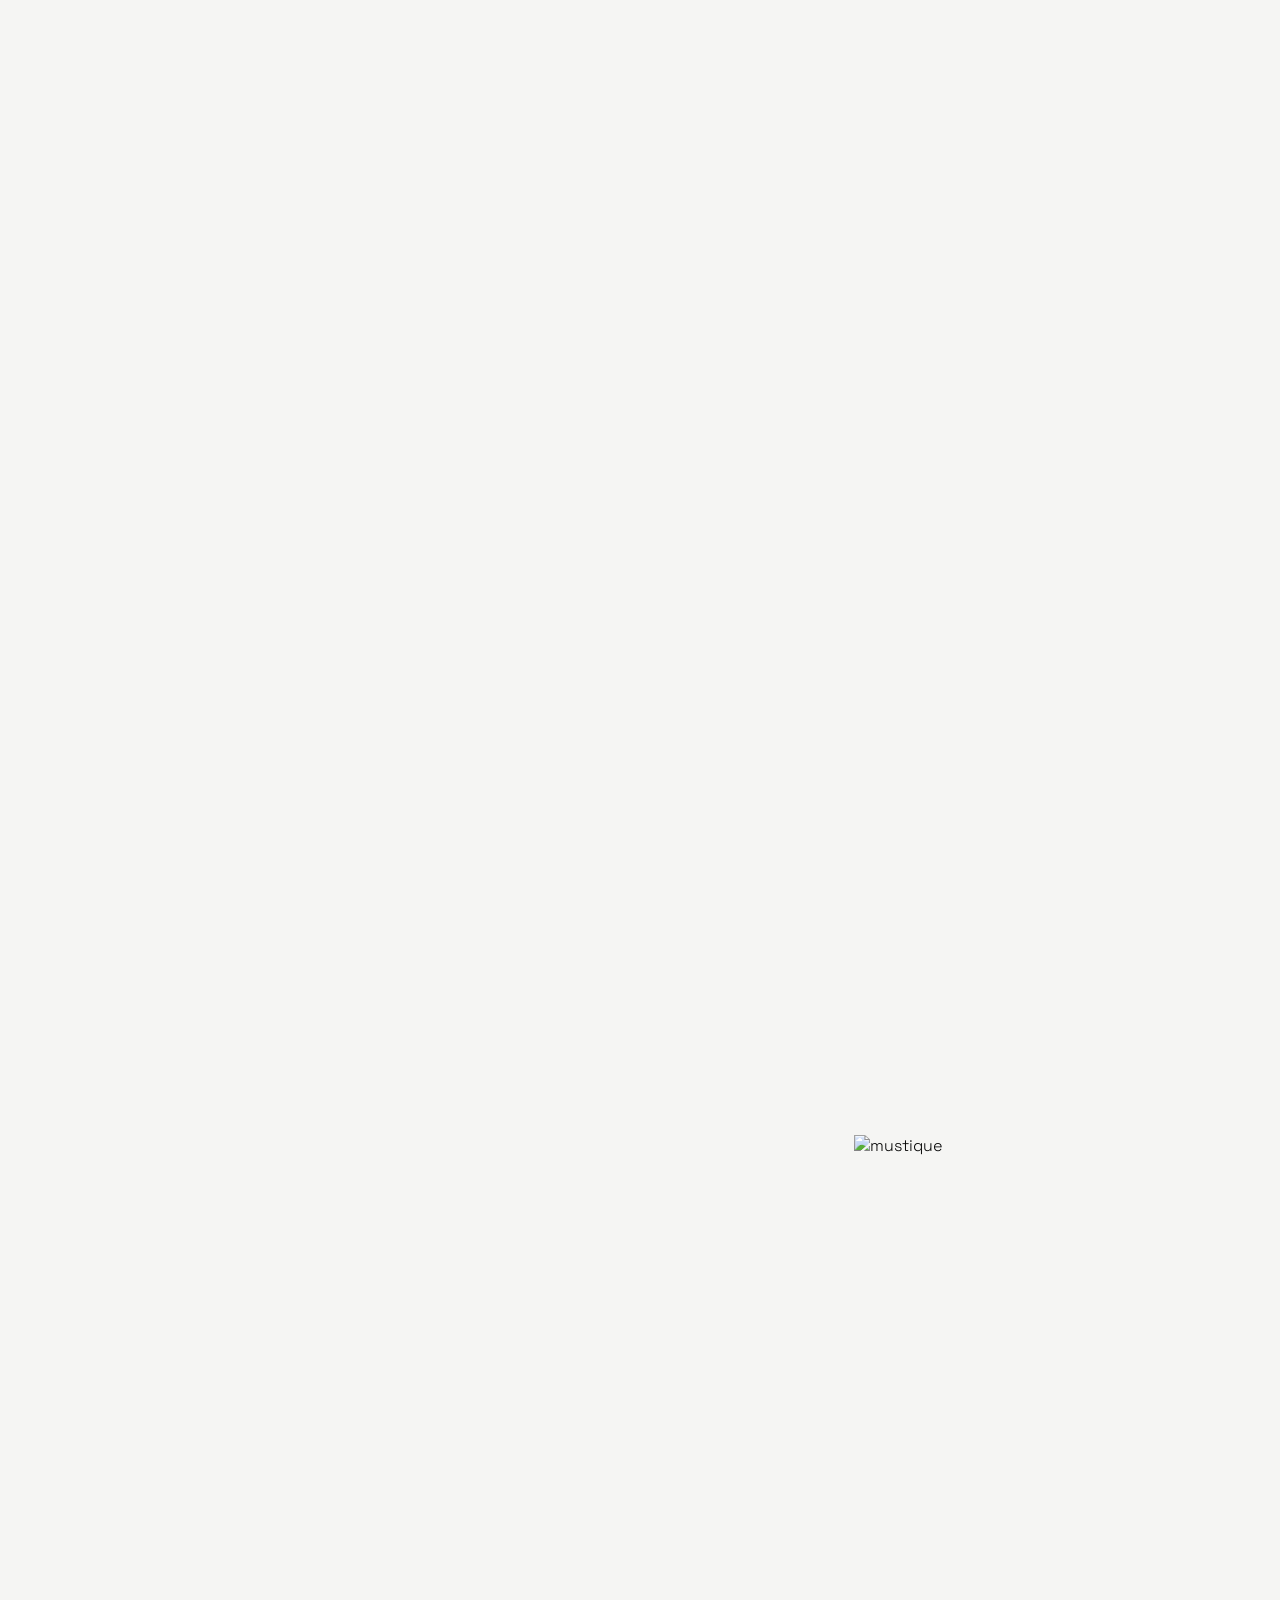
==== commit f197374a: "Set index to scroll_mosaico3 content" ====
--- a/index.html
+++ b/index.html
@@ -129,6 +129,7 @@
       font-family: 'Neue Montreal', sans-serif;
       font-size: clamp(1.1rem, 2.2vw, 1.95rem);
       color: #111;
+      text-transform: uppercase;
       text-decoration: none;
       line-height: 1.15;
       max-width: 72vw;
@@ -167,14 +168,40 @@
       grid-template-columns: repeat(3, 1fr);
       grid-auto-rows: auto;
       align-items: start;
-      gap: 1px;
+      column-gap: 1px;
+      row-gap: 1px;
       background: #f5f5f3;
     }
 
     .mosaic-cell {
       position: relative;
       background: #f5f5f3;
-      overflow: hidden;
+    }
+
+    /* Stronger per-column staggering to clearly break grid alignment. */
+    .mosaic-cell.col-0 { padding-top: 1.6vw; }
+    .mosaic-cell.col-1 { padding-top: 6.8vw; }
+    .mosaic-cell.col-2 { padding-top: 3.8vw; }
+
+    /* Variable vertical rhythm classes to avoid uniform row spacing. */
+    .mosaic-cell.gap-micro { margin-bottom: 3px; }
+    .mosaic-cell.gap-normal { margin-bottom: 16px; }
+    .mosaic-cell.gap-open { margin-bottom: 34px; }
+
+    .mosaic-media {
+      width: var(--media-w, 100%);
+      margin-left: auto;
+      margin-right: auto;
+    }
+
+    .mosaic-media.align-left {
+      margin-left: 0;
+      margin-right: auto;
+    }
+
+    .mosaic-media.align-right {
+      margin-left: auto;
+      margin-right: 0;
     }
 
     .mosaic-cell.align-bottom {
@@ -182,8 +209,8 @@
     }
 
     /* Images and videos: full width, natural height — no crop, no forced ratio */
-    .mosaic-cell img,
-    .mosaic-cell video {
+    .mosaic-media img,
+    .mosaic-media video {
       display: block;
       width: 100%;
       height: auto;
@@ -223,6 +250,14 @@
       #door-text .contact-link:nth-of-type(3) {
         transform: translate(0.3vw, 0.9vh) rotate(0deg);
       }
+
+      .mosaic-cell.col-0 { padding-top: 1.2vw; }
+      .mosaic-cell.col-1 { padding-top: 4.2vw; }
+      .mosaic-cell.col-2 { padding-top: 2.5vw; }
+
+      .mosaic-cell.gap-micro { margin-bottom: 2px; }
+      .mosaic-cell.gap-normal { margin-bottom: 10px; }
+      .mosaic-cell.gap-open { margin-bottom: 18px; }
     }
   </style>
 </head>
@@ -557,11 +592,25 @@
         var item = media[idx];
         var div  = document.createElement('div');
         div.className = 'mosaic-cell' + (item.type === 'vid' ? ' is-video' : '');
+        div.classList.add('col-' + c);
+
+        var gapRoll = Math.random();
+        if (gapRoll < 0.3) div.classList.add('gap-micro');
+        else if (gapRoll < 0.8) div.classList.add('gap-normal');
+        else div.classList.add('gap-open');
 
         // Keep each project visually compact: top rows hug down, bottom rows hug up.
         if (r < projectCenterRow[pi]) {
           div.classList.add('align-bottom');
         }
+
+        var mediaWrap = document.createElement('div');
+        mediaWrap.className = 'mosaic-media';
+        mediaWrap.style.setProperty('--media-w', (70 + Math.random() * 22).toFixed(1) + '%');
+
+        var alignRoll = Math.random();
+        if (alignRoll < 0.45) mediaWrap.classList.add('align-left');
+        else if (alignRoll > 0.55) mediaWrap.classList.add('align-right');
 
         if (item.type === 'vid') {
           var video = document.createElement('video');
@@ -572,7 +621,8 @@
           var vsrc = document.createElement('source');
           vsrc.src = item.src;
           video.appendChild(vsrc);
-          div.appendChild(video);
+          mediaWrap.appendChild(video);
+          div.appendChild(mediaWrap);
           vidObs.observe(div);
         } else {
           var img = document.createElement('img');
@@ -580,7 +630,8 @@
           img.alt      = projects[pi].name;
           img.loading  = 'lazy';
           img.decoding = 'async';
-          div.appendChild(img);
+          mediaWrap.appendChild(img);
+          div.appendChild(mediaWrap);
         }
 
         var label = document.createElement('span');
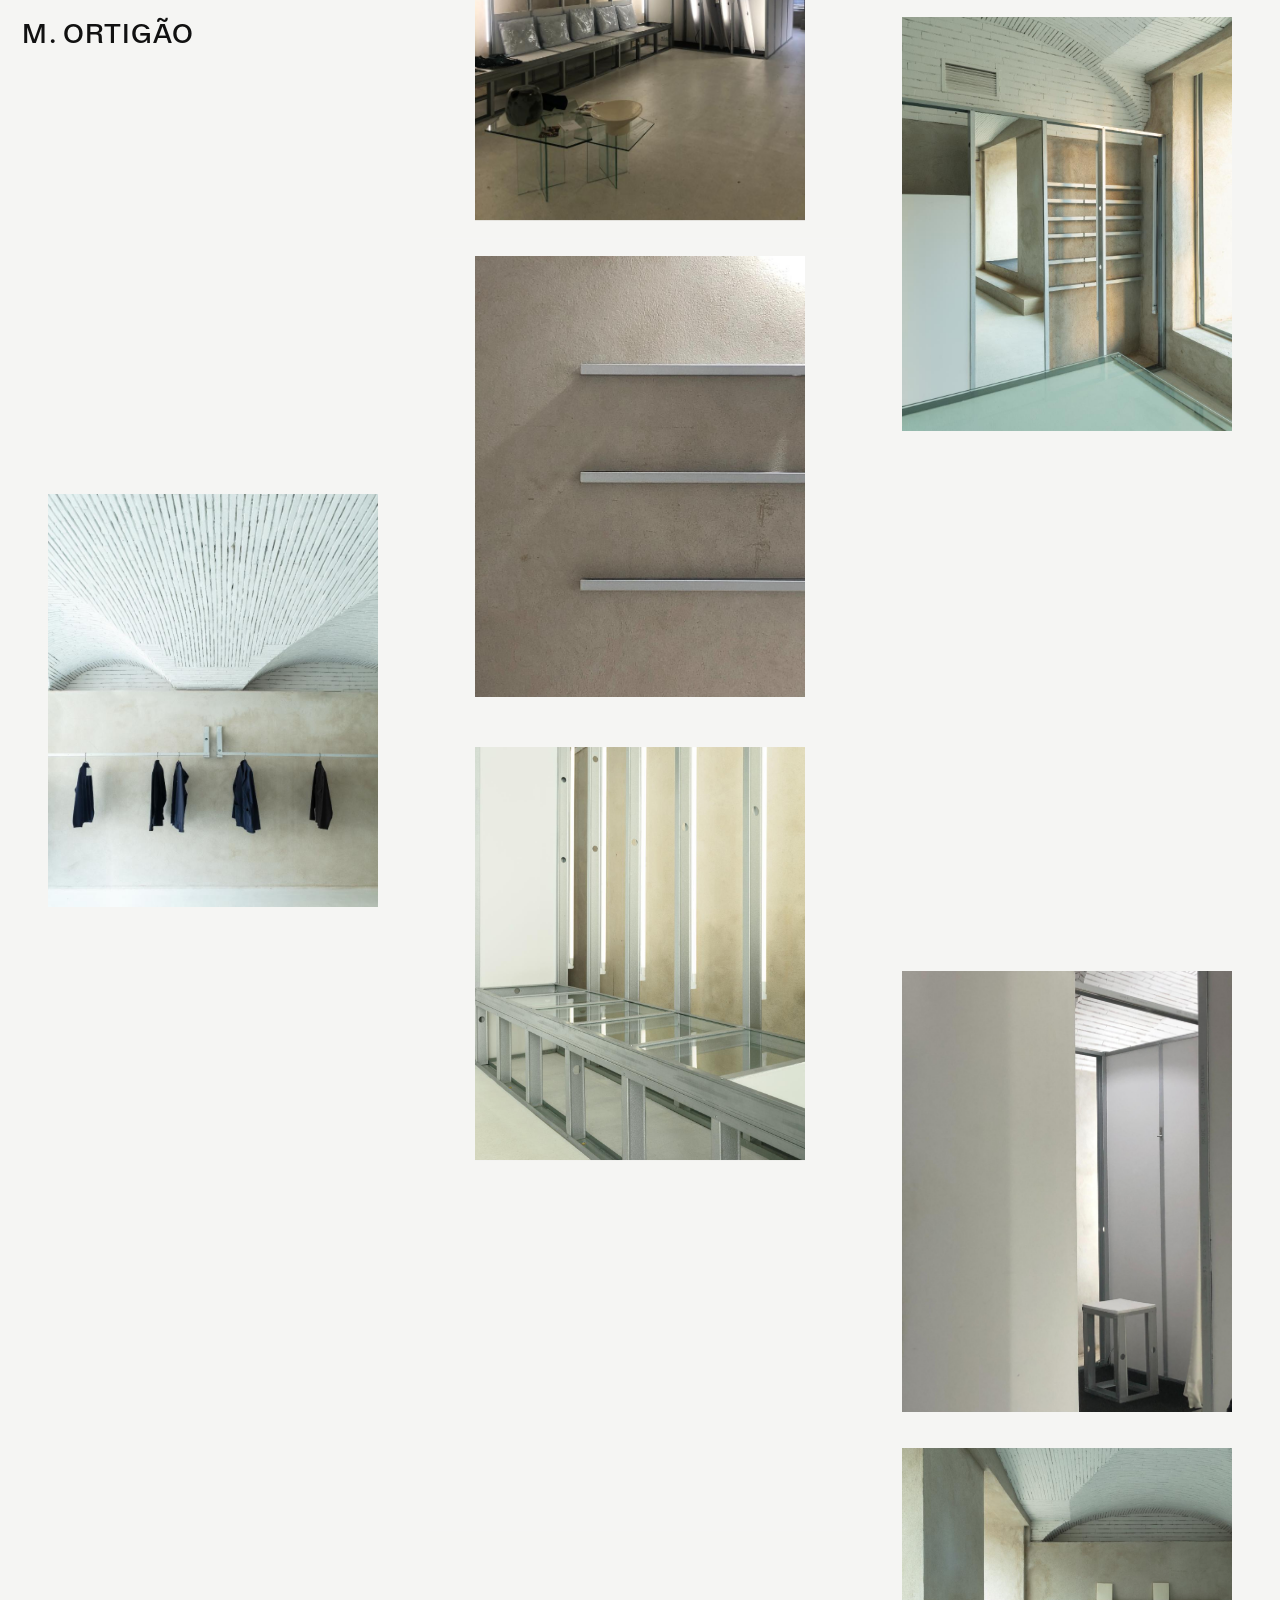
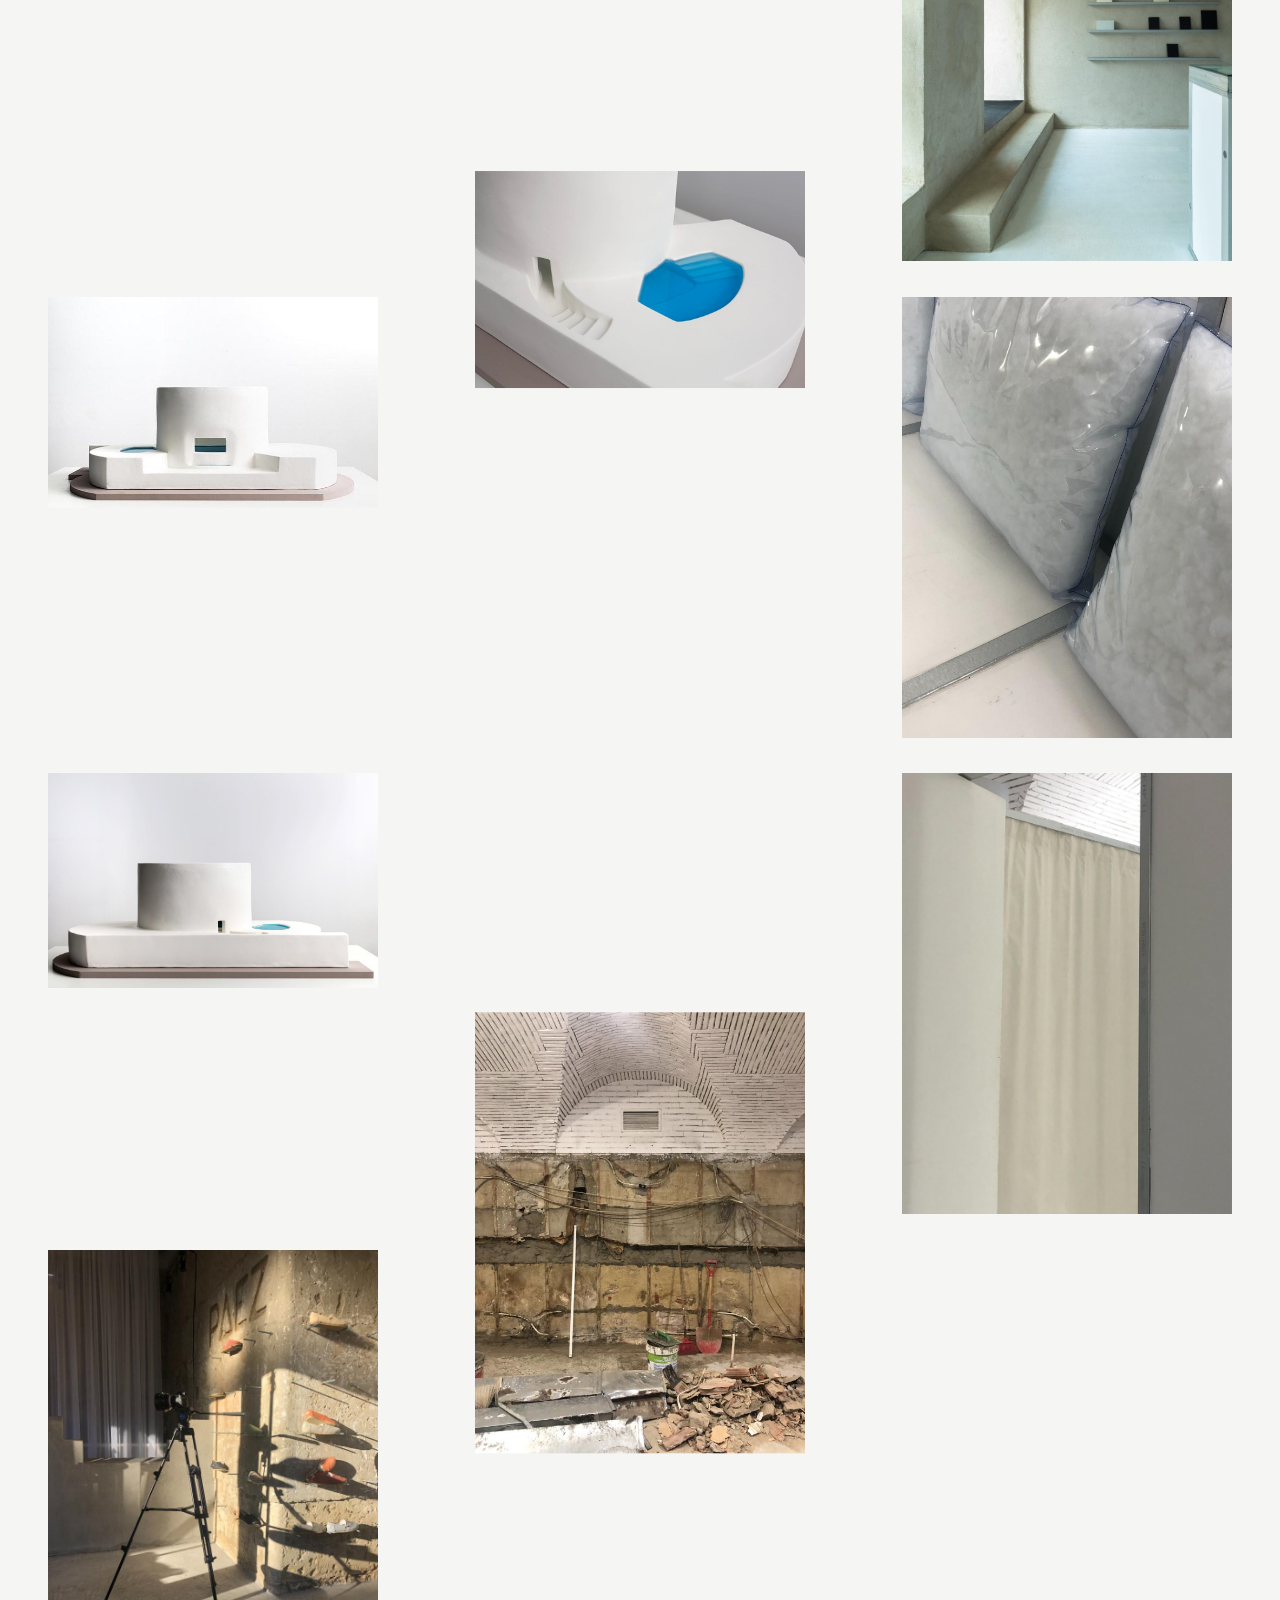
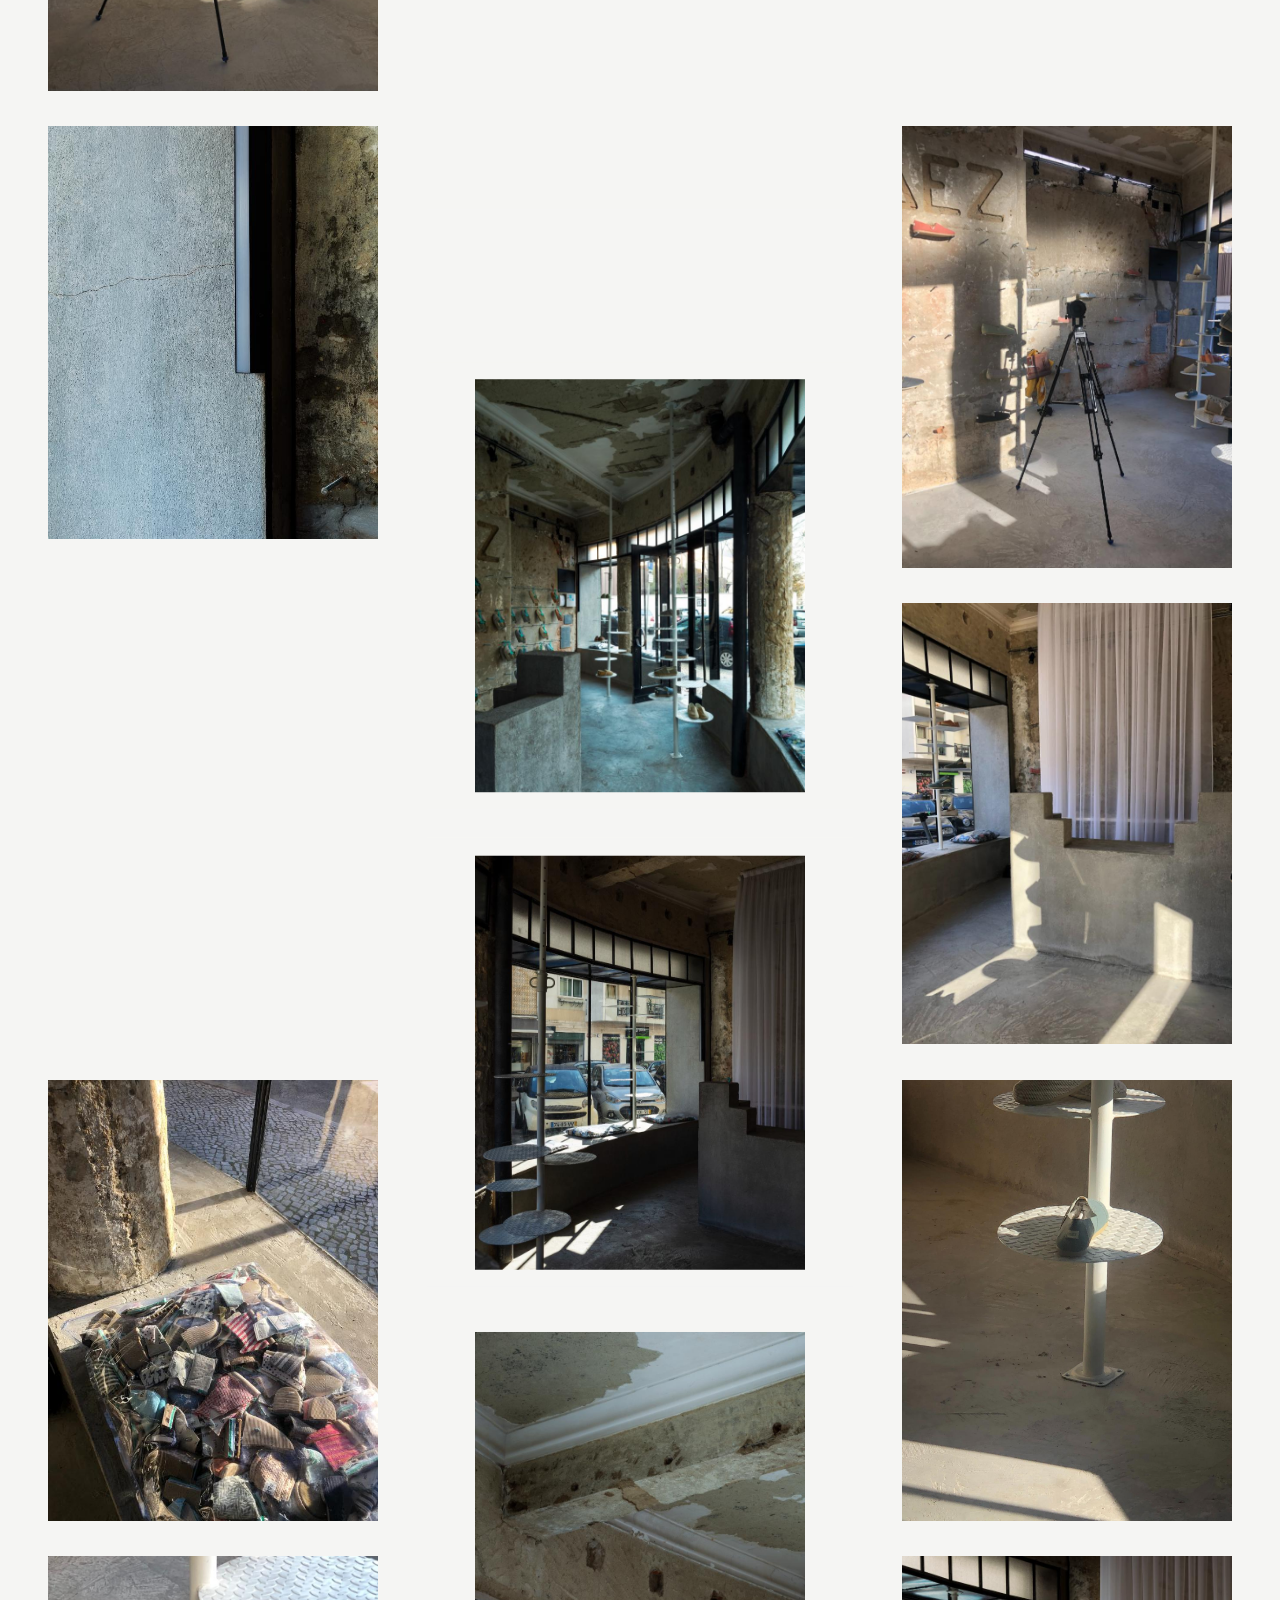
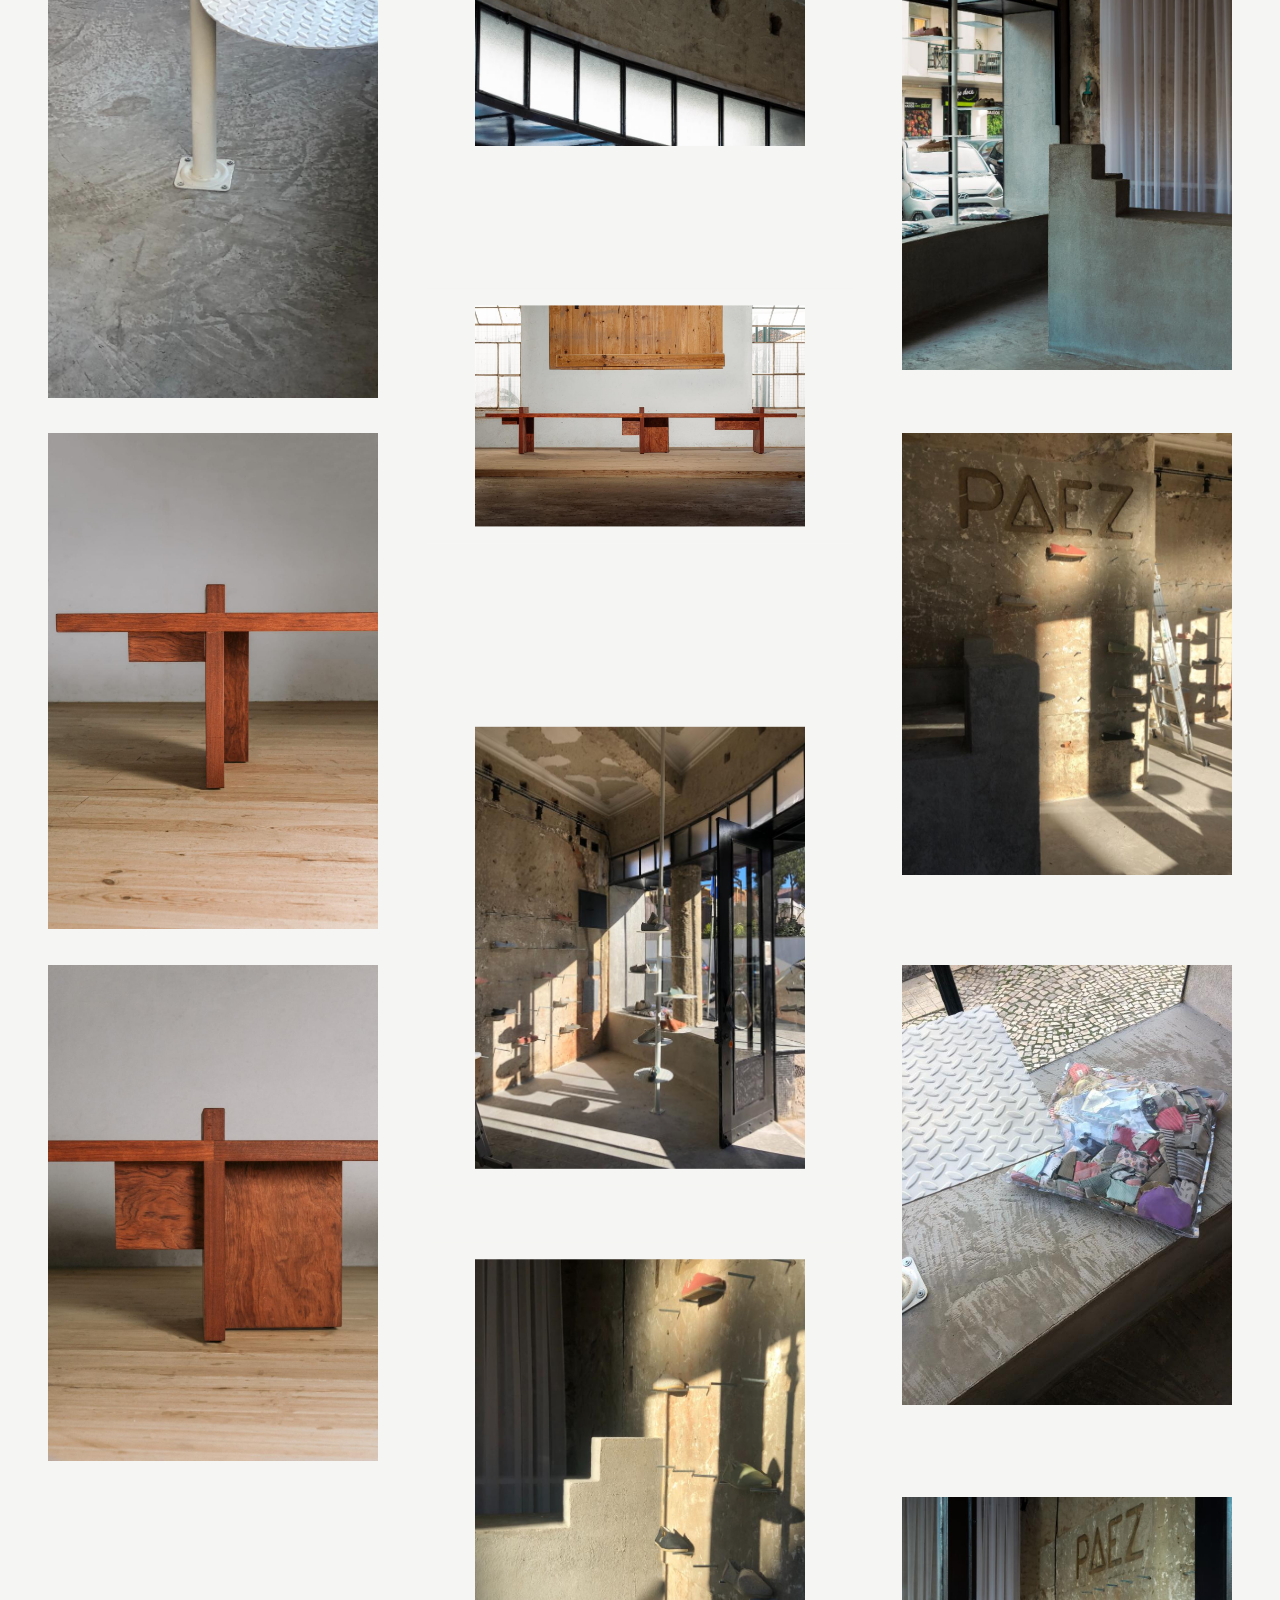
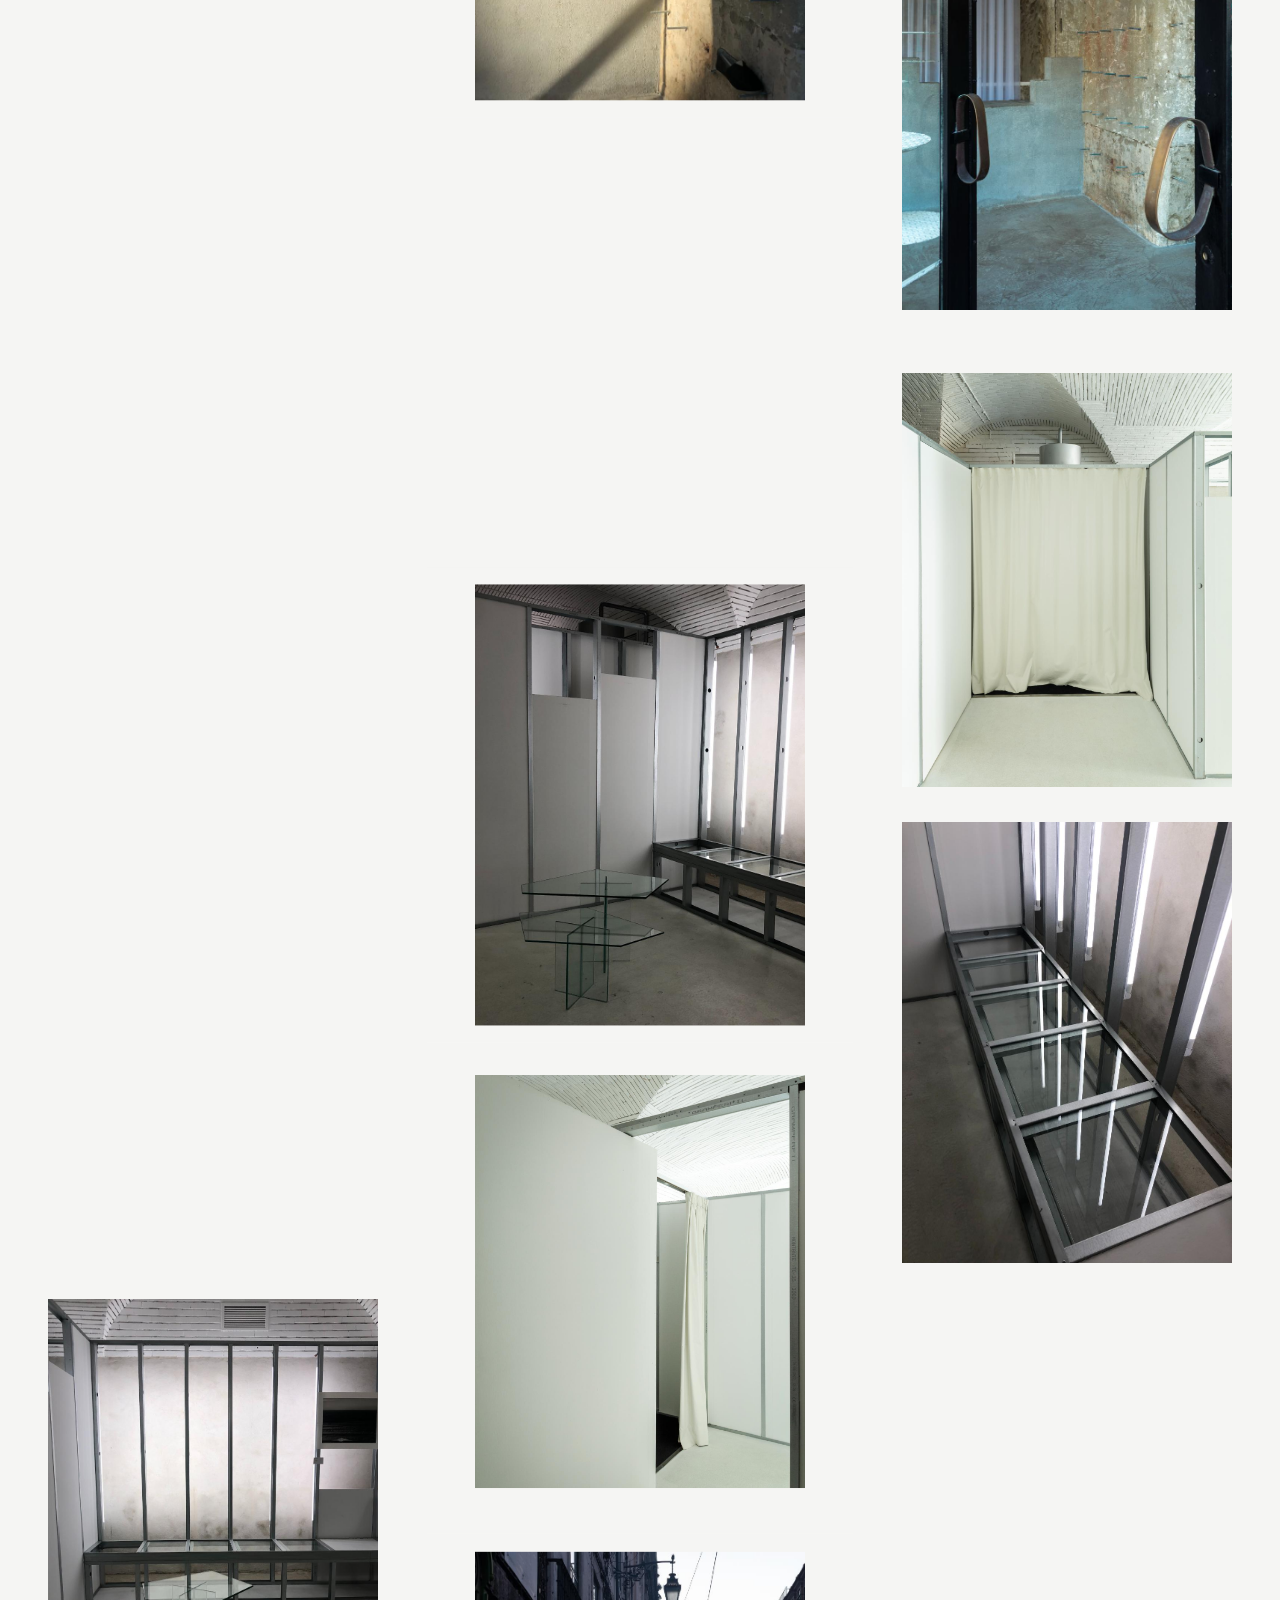
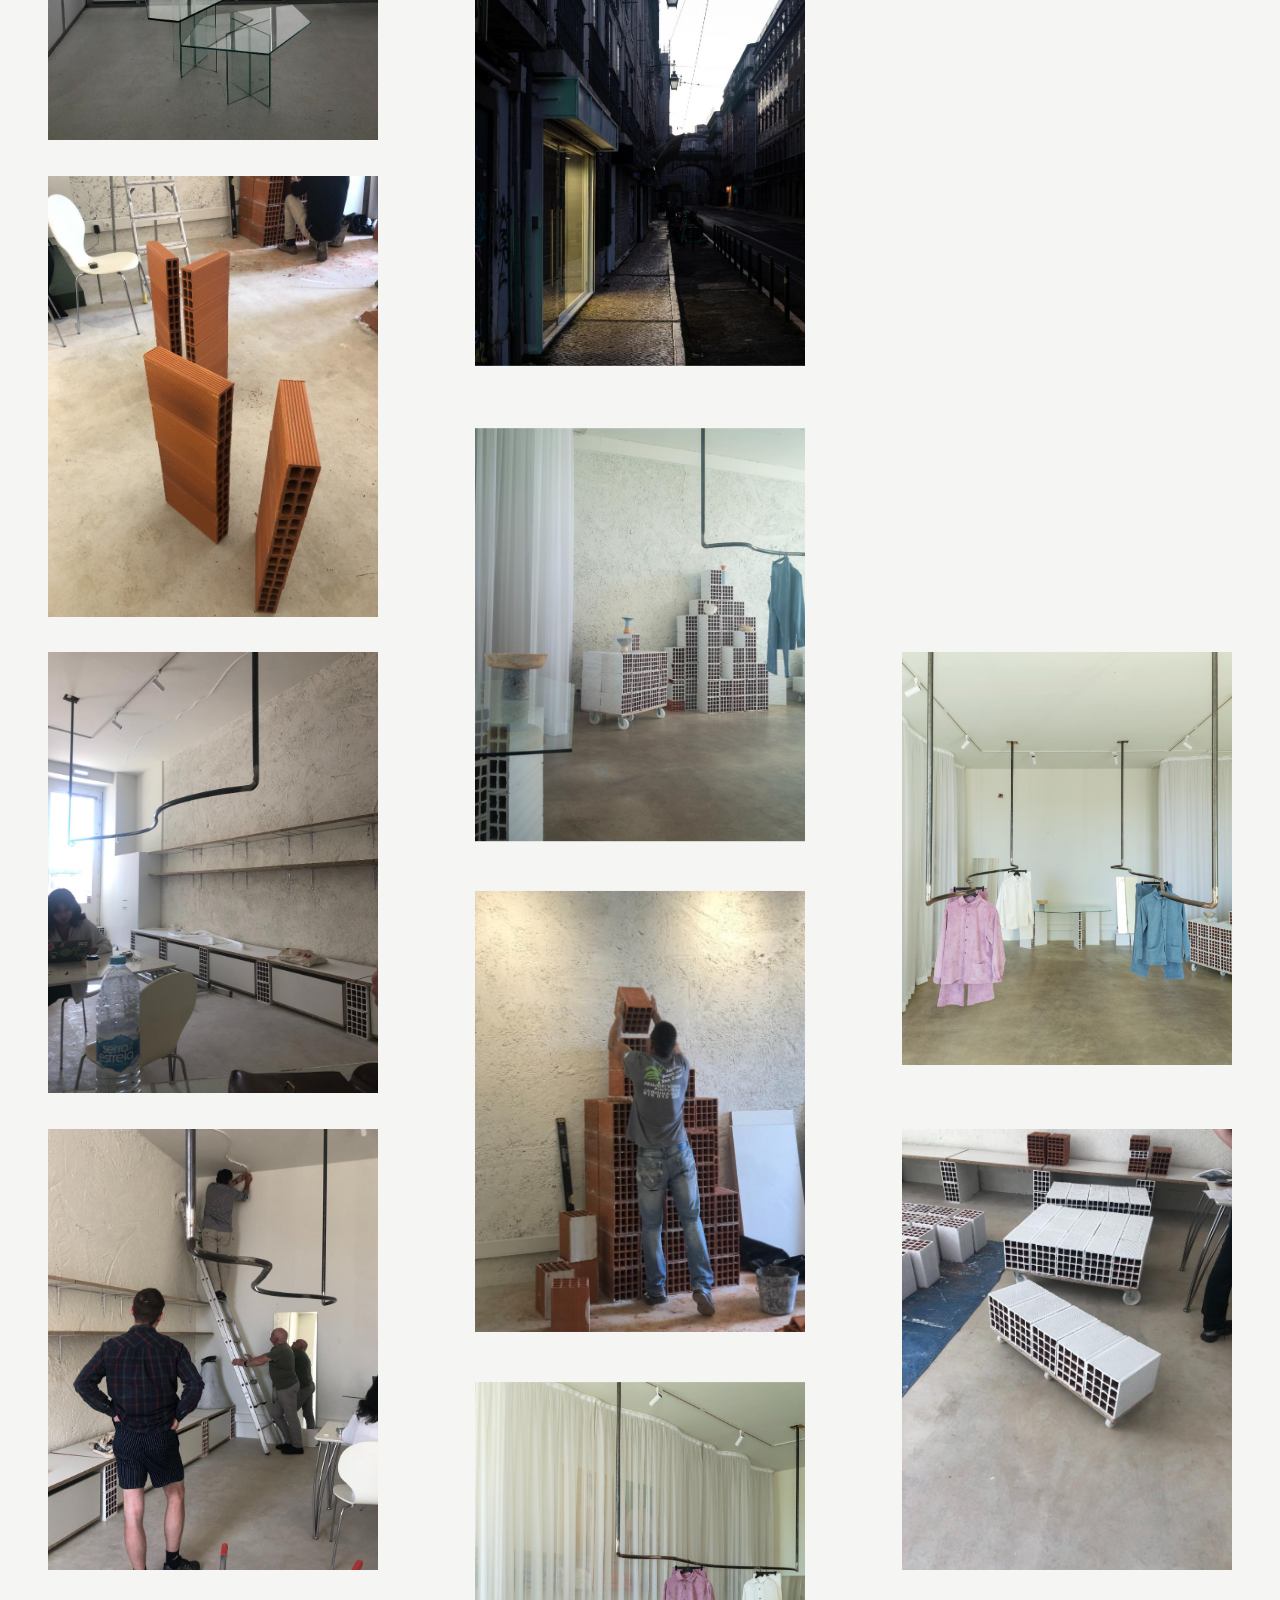
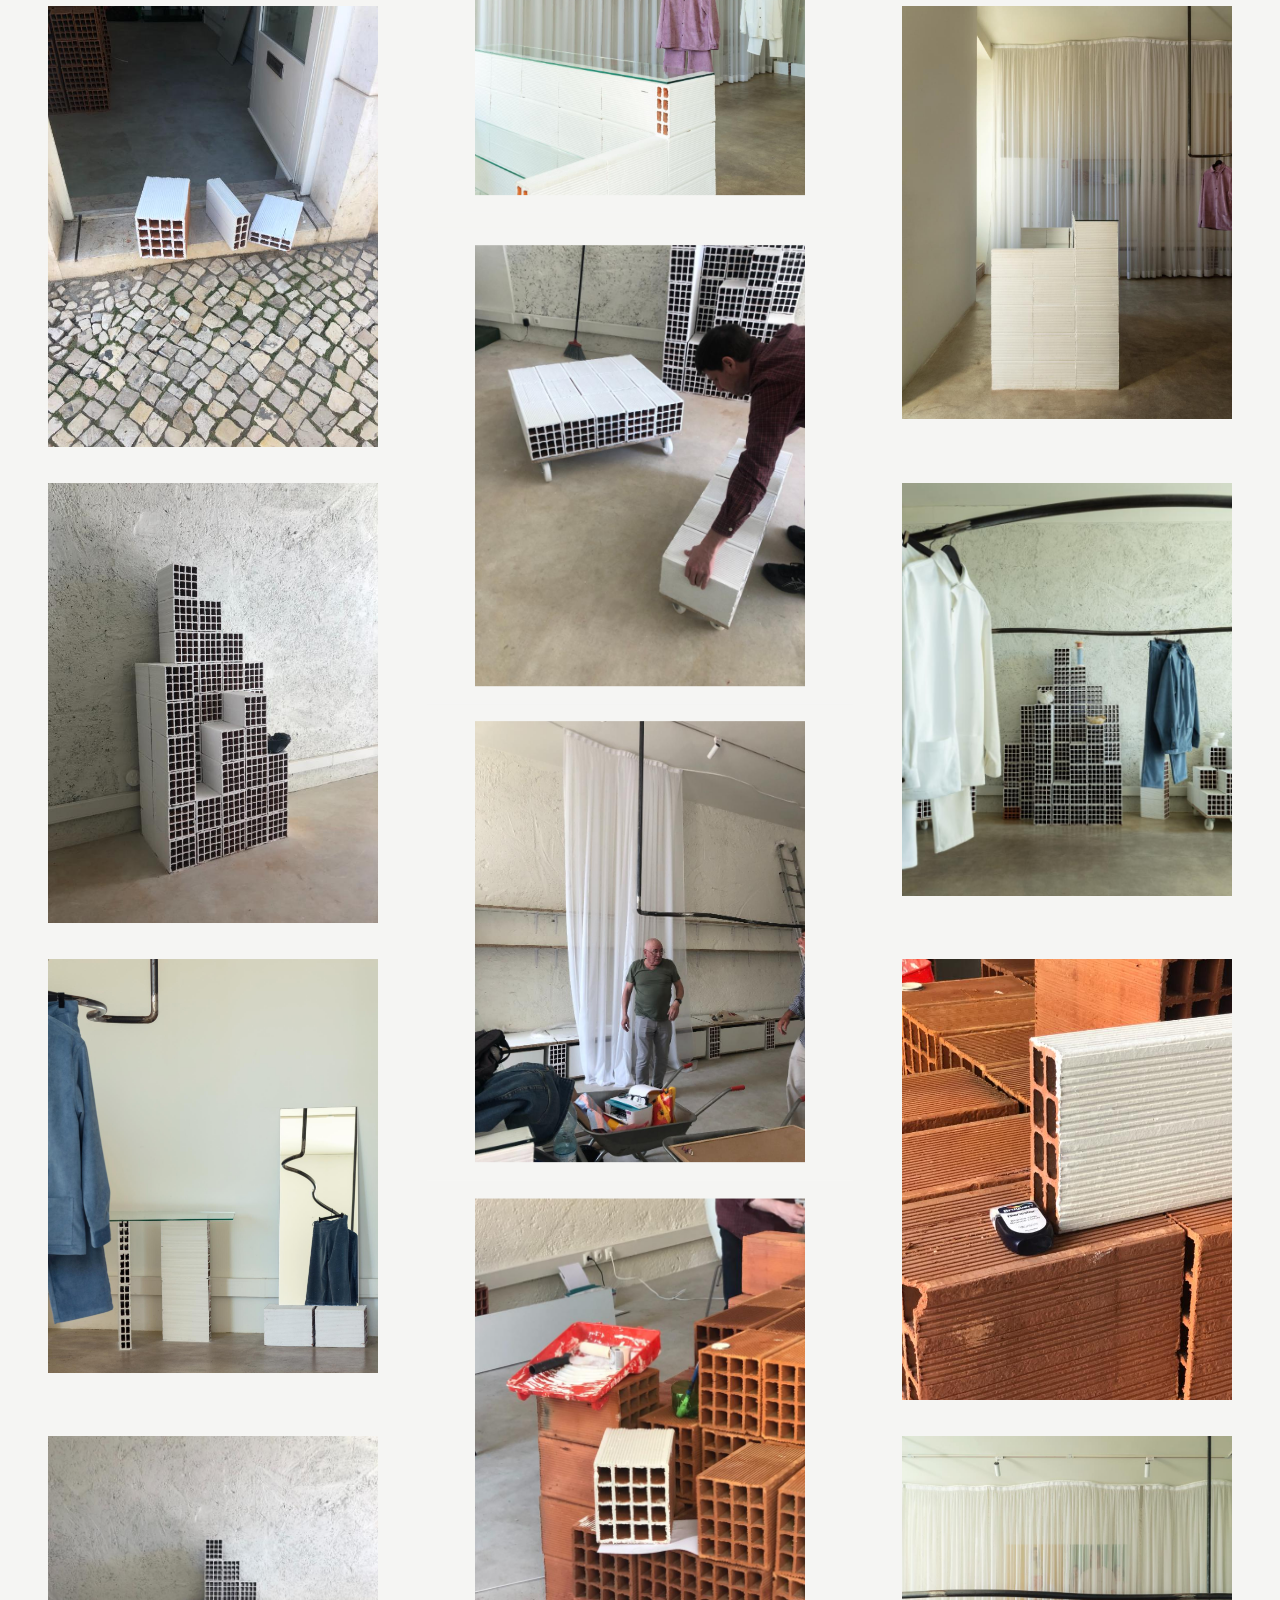
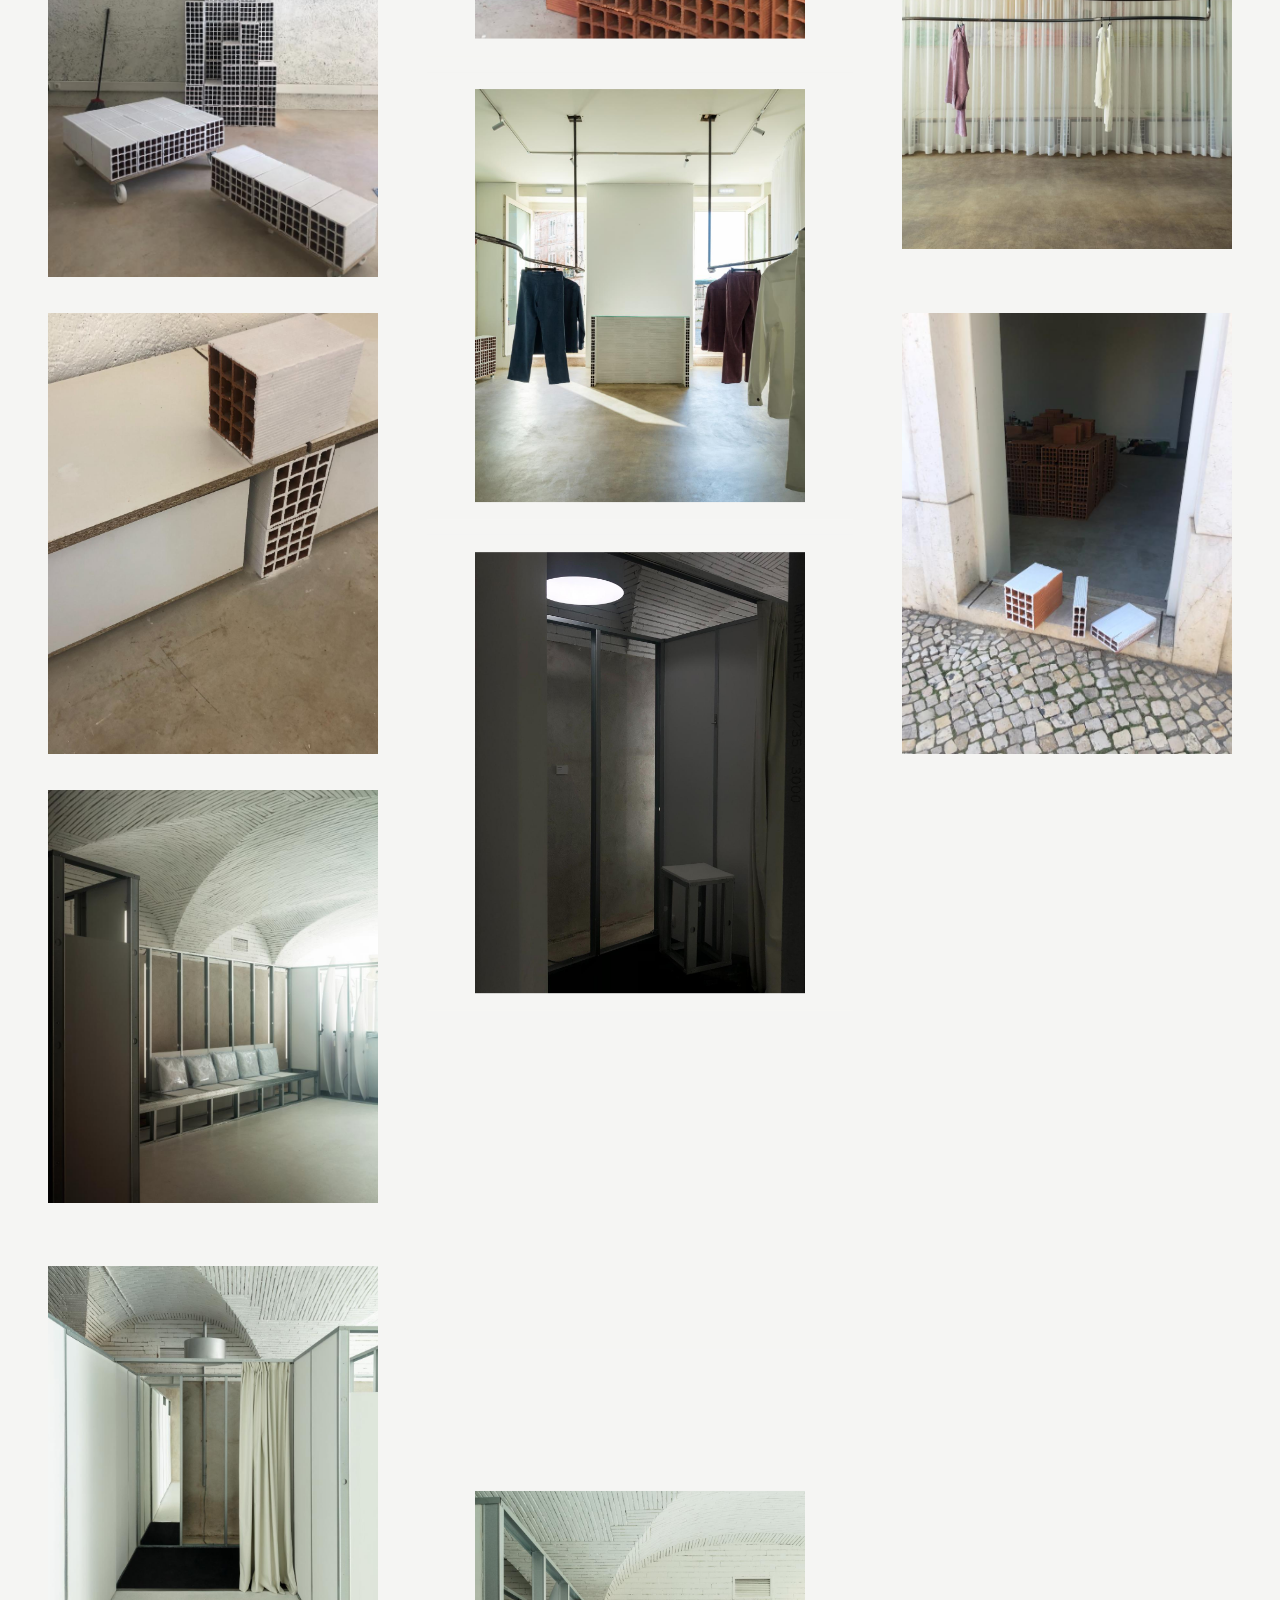
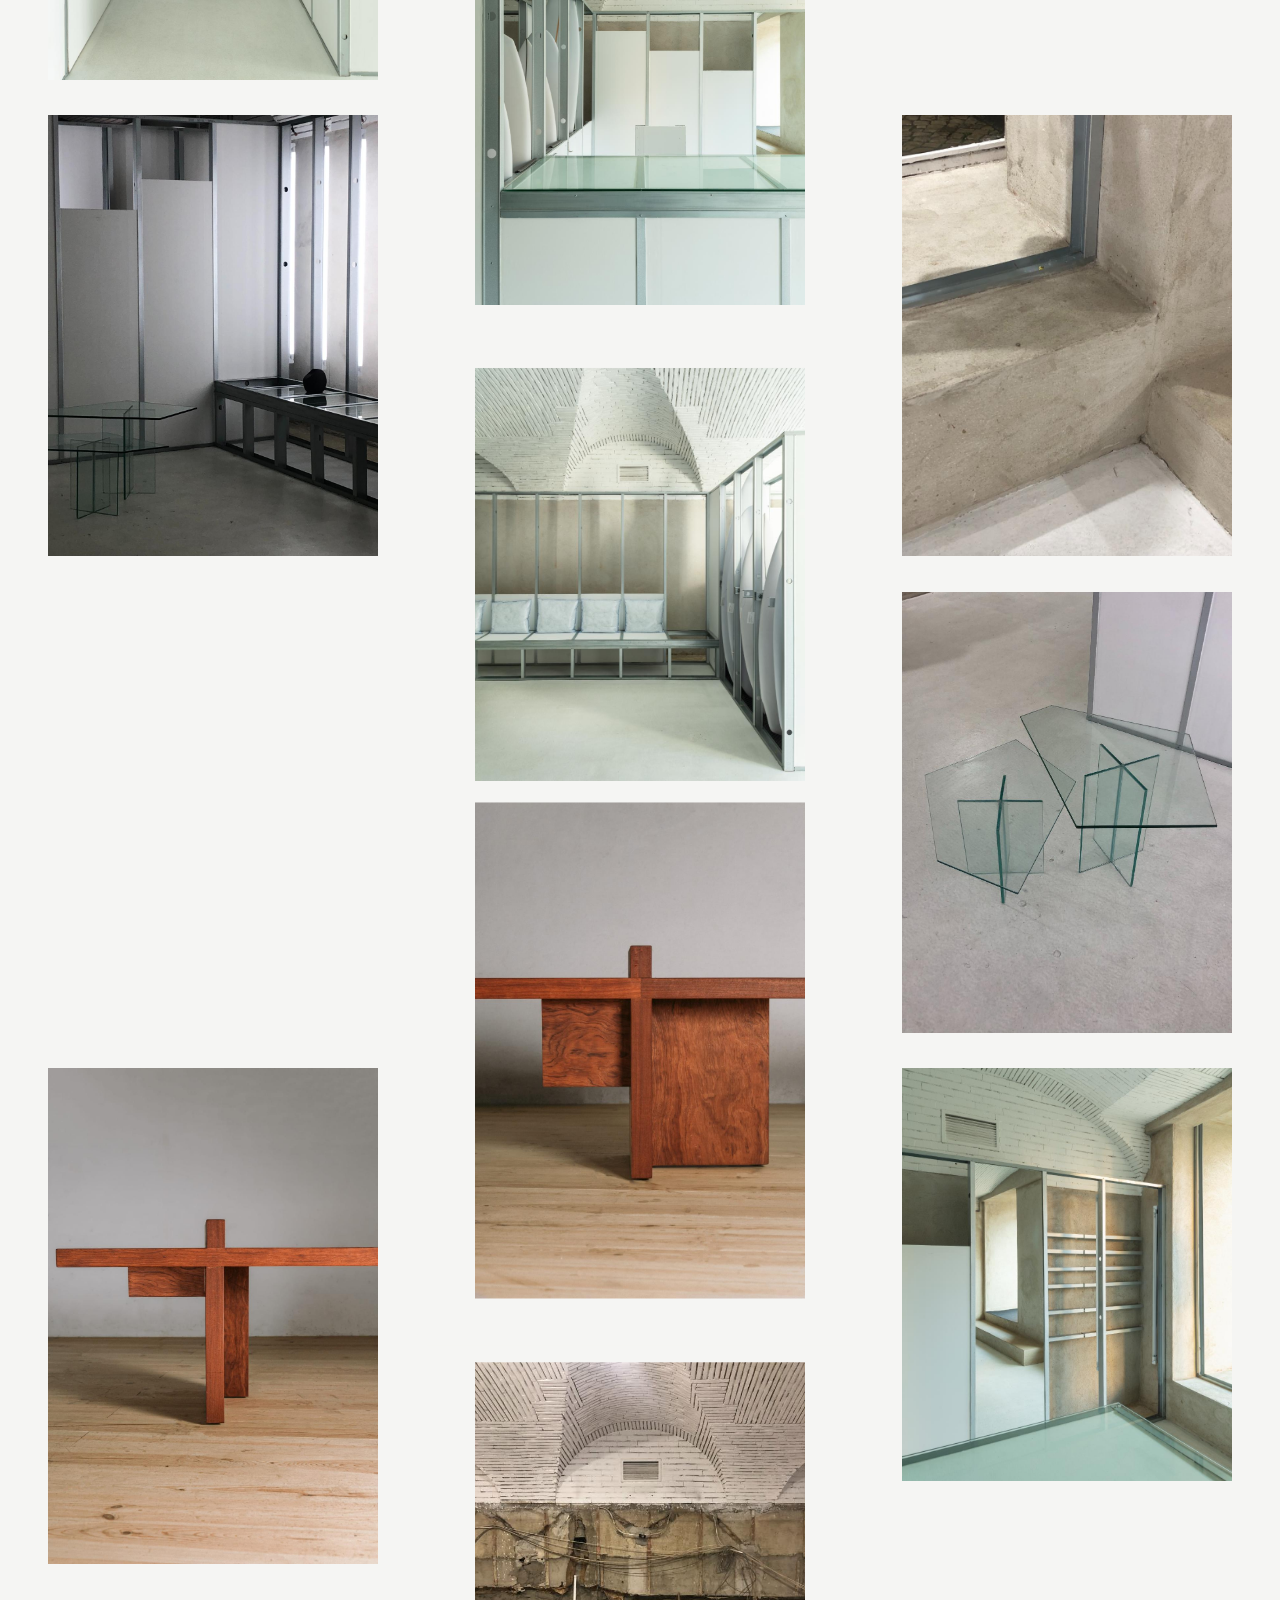
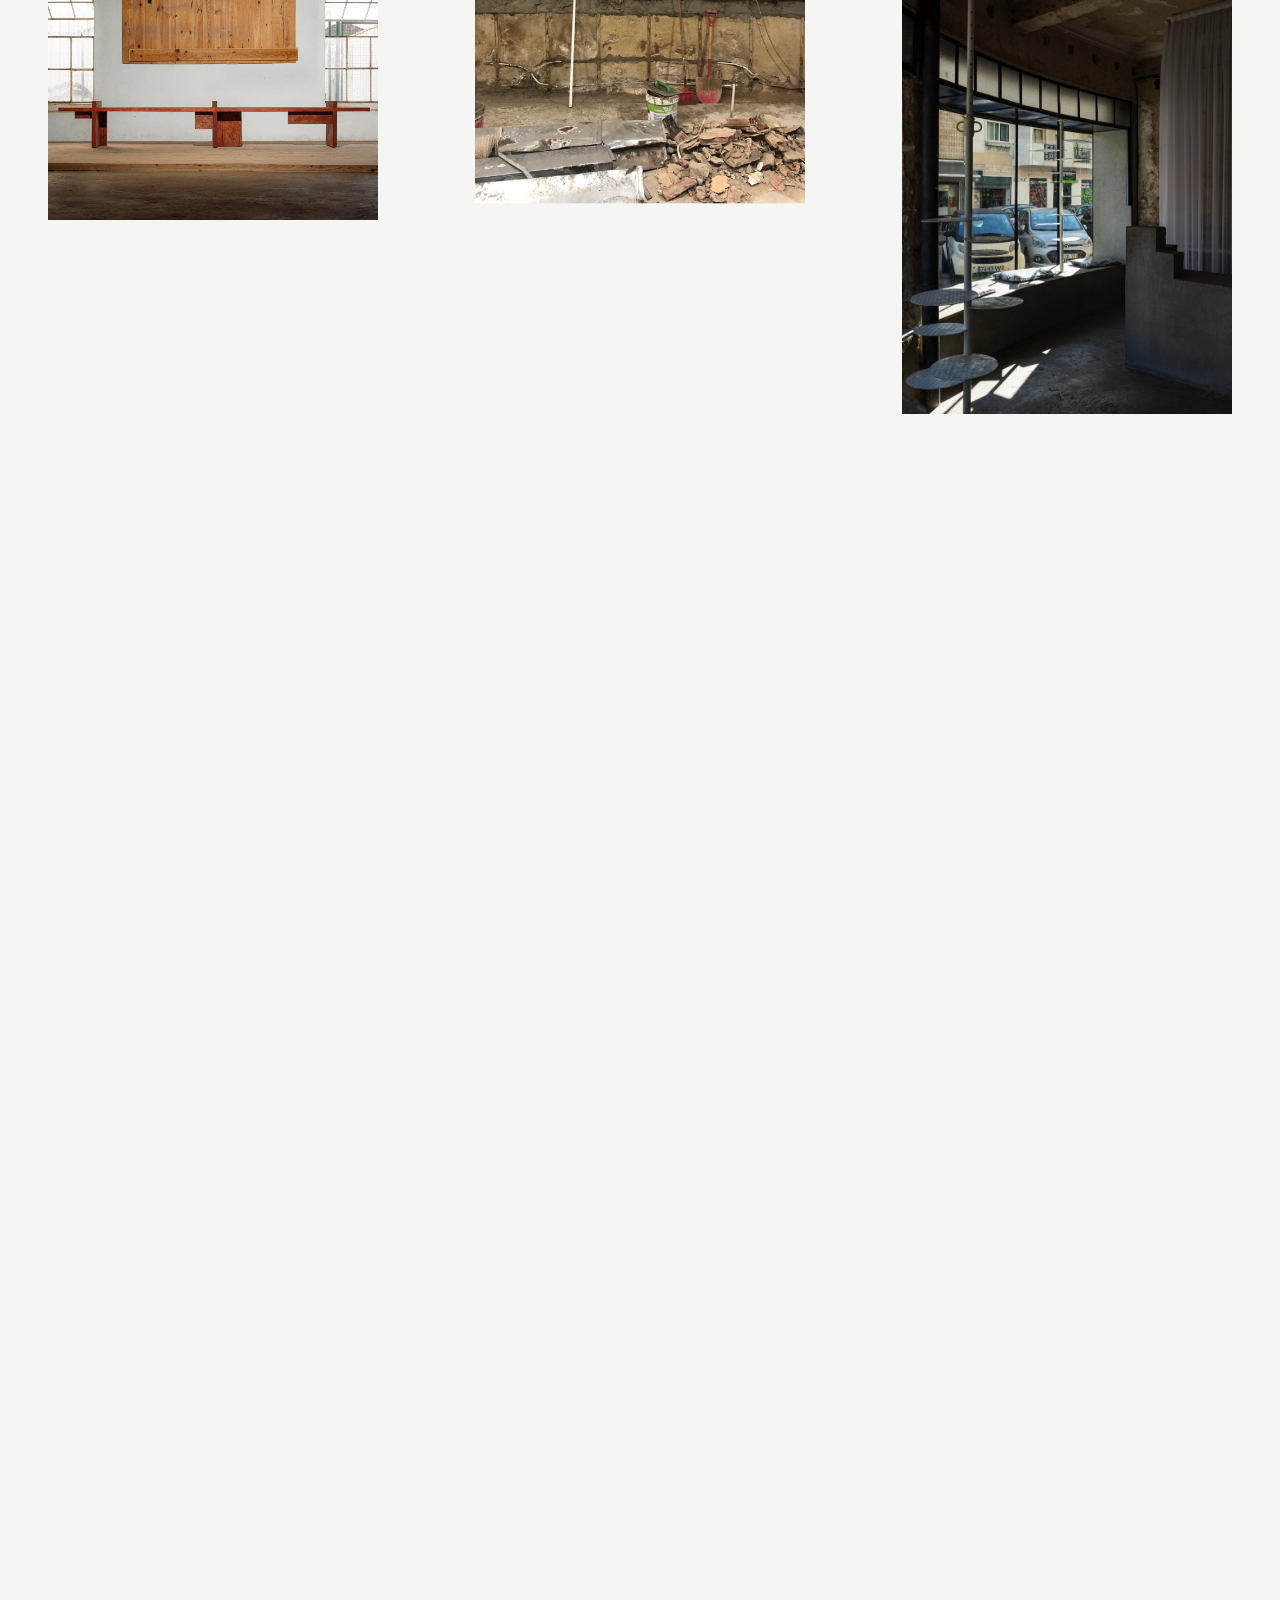
==== commit 8dfcc566: "Rename scroll_new_contact.html to index.html" ====
--- a/index.html
+++ b/index.html
@@ -3,7 +3,7 @@
 <head>
   <meta charset="utf-8" />
   <meta name="viewport" content="width=device-width, initial-scale=1.0" />
-  <title>Miguel Ortigão — Arquitetura</title>
+  <title>Miguel Ortigão</title>
   <link rel="preconnect" href="https://fonts.googleapis.com" />
   <link rel="preconnect" href="https://fonts.gstatic.com" crossorigin />
   <link href="https://fonts.googleapis.com/css2?family=Space+Grotesk:wght@300;400&display=swap" rel="stylesheet" />
@@ -31,11 +31,25 @@
 
     * { box-sizing: border-box; margin: 0; padding: 0; }
 
-    :root {
-      --door-ease: cubic-bezier(0.22, 1, 0.36, 1);
-      --door-left: 16px;
-      --door-top: 33.335vh;
-      --door-height: 33.33vh;
+    html, body {
+      -webkit-user-select: none;
+      user-select: none;
+      -webkit-touch-callout: none;
+    }
+
+    img, video {
+      -webkit-user-drag: none;
+      user-select: none;
+      -webkit-user-select: none;
+      -webkit-touch-callout: none;
+    }
+
+    ::selection {
+      background: transparent;
+    }
+
+    ::-moz-selection {
+      background: transparent;
     }
 
     body {
@@ -44,115 +58,6 @@
       font-family: 'Space Grotesk', sans-serif;
       font-weight: 300;
     }
-
-    /* ── Door (linha + texto = um elemento que roda) ────────── */
-
-    #door-wrap {
-      position: fixed;
-      left: var(--door-left);
-      top: var(--door-top);
-      z-index: 60;
-      transform-origin: 0 0;
-      transition: transform 0.7s var(--door-ease);
-      cursor: pointer;
-      user-select: none;
-      padding: 0 18px 0 0;
-    }
-
-    body.first-auto-close #door-wrap {
-      transition-duration: 1.25s;
-    }
-
-    body.drawer-open #door-wrap {
-      transform: rotate(-90deg);
-    }
-
-    #door-line {
-      position: relative;
-      width: 6px;
-      height: var(--door-height);
-      background: #111;
-    }
-
-    #door-text {
-      position: absolute;
-      text-align: left;
-      left: -120vw;
-      top: 0;
-      transform: rotate(90deg);
-      transform-origin: top left;
-      width: min(94vw, 1320px);
-      min-height: 90vh;
-      white-space: normal;
-      padding: 5vh 5vw 4vh;
-      display: flex;
-      flex-direction: column;
-      justify-content: flex-start;
-      gap: 0.15em;
-      pointer-events: none;
-      transition: none;
-    }
-
-    body.drawer-open #door-text,
-    body.door-closing #door-text {
-      left: -28px;
-      pointer-events: auto;
-    }
-
-    .contact-name {
-      font-family: 'Walter Neue', sans-serif;
-      font-size: clamp(3.2rem, 9.2vw, 8.4rem);
-      font-weight: 500;
-      color: #111;
-      letter-spacing: 0.02em;
-      text-transform: uppercase;
-      line-height: 0.9;
-      white-space: nowrap;
-      margin: 0;
-      transform: translate(0.3vw, 0.2vh);
-    }
-
-    .contact-role {
-      font-family: 'Walter Neue', sans-serif;
-      font-size: clamp(1.4rem, 3vw, 2.85rem);
-      font-weight: 500;
-      color: #111;
-      letter-spacing: 0.08em;
-      text-transform: uppercase;
-      margin: 0 0 1.5vh;
-      align-self: flex-end;
-      transform: translate(-0.5vw, -0.5vh) rotate(-1.2deg);
-    }
-
-    .contact-link {
-      display: inline-block;
-      font-family: 'Neue Montreal', sans-serif;
-      font-size: clamp(1.1rem, 2.2vw, 1.95rem);
-      color: #111;
-      text-transform: uppercase;
-      text-decoration: none;
-      line-height: 1.15;
-      max-width: 72vw;
-      transition: opacity 0.2s;
-    }
-
-    #door-text .contact-link:nth-of-type(1) {
-      align-self: flex-start;
-      margin-top: 0;
-      transform: translate(0.8vw, 0) rotate(0deg);
-    }
-
-    #door-text .contact-link:nth-of-type(2) {
-      align-self: flex-start;
-      transform: translate(0.8vw, 0.6vh) rotate(0deg);
-    }
-
-    #door-text .contact-link:nth-of-type(3) {
-      align-self: flex-start;
-      transform: translate(0.8vw, 1.2vh) rotate(0deg);
-    }
-
-    .contact-link:hover { opacity: 0.5; }
 
     /* ── Mosaic ───────────────────────────────────────────── */
 
@@ -168,51 +73,35 @@
       grid-template-columns: repeat(3, 1fr);
       grid-auto-rows: auto;
       align-items: start;
-      column-gap: 1px;
-      row-gap: 1px;
+      gap: 1px;
       background: #f5f5f3;
     }
 
     .mosaic-cell {
       position: relative;
       background: #f5f5f3;
-    }
-
-    /* Stronger per-column staggering to clearly break grid alignment. */
-    .mosaic-cell.col-0 { padding-top: 1.6vw; }
-    .mosaic-cell.col-1 { padding-top: 6.8vw; }
-    .mosaic-cell.col-2 { padding-top: 3.8vw; }
-
-    /* Variable vertical rhythm classes to avoid uniform row spacing. */
-    .mosaic-cell.gap-micro { margin-bottom: 3px; }
-    .mosaic-cell.gap-normal { margin-bottom: 16px; }
-    .mosaic-cell.gap-open { margin-bottom: 34px; }
-
-    .mosaic-media {
-      width: var(--media-w, 100%);
-      margin-left: auto;
-      margin-right: auto;
-    }
-
-    .mosaic-media.align-left {
-      margin-left: 0;
-      margin-right: auto;
-    }
-
-    .mosaic-media.align-right {
-      margin-left: auto;
-      margin-right: 0;
+      overflow: visible;
     }
 
     .mosaic-cell.align-bottom {
-      align-self: end;
-    }
-
-    /* Images and videos: full width, natural height — no crop, no forced ratio */
-    .mosaic-media img,
-    .mosaic-media video {
+      align-self: start;
+    }
+
+    /* Offset middle column so each tile center aligns near side-column tile edges. */
+    .mosaic-grid > .mosaic-cell:nth-child(3n + 2),
+    #mosaic > .mosaic-cell:nth-child(3n + 2) {
+      transform: translateY(-50%);
+    }
+
+    /* Same margins for images and videos, with stable vertical rhythm and no crop. */
+    .mosaic-cell img,
+    .mosaic-cell video {
       display: block;
-      width: 100%;
+      width: calc(100% - 20% - 10px);
+      margin-left: calc(10% + 5px);
+      margin-right: calc(10% + 5px);
+      margin-top: clamp(9px, 1.35vw, 23px);
+      margin-bottom: clamp(9px, 1.35vw, 23px);
       height: auto;
     }
 
@@ -221,56 +110,159 @@
       display: none;
     }
 
+    #contact-trigger {
+      position: fixed;
+      top: 14px;
+      left: 14px;
+      z-index: 140;
+      border: 0;
+      background: transparent;
+      color: #111;
+      font-family: 'Walter Neue', sans-serif;
+      font-size: clamp(1.1rem, 2.2vw, 1.7rem);
+      letter-spacing: 0.03em;
+      line-height: 1;
+      padding: 6px 8px;
+      cursor: pointer;
+    }
+
+    #contact-overlay {
+      position: fixed;
+      inset: 0;
+      z-index: 130;
+      pointer-events: none;
+      background: #fff;
+      clip-path: inset(0 0 100% 0);
+      transition: clip-path 320ms cubic-bezier(0.22, 1, 0.36, 1);
+      will-change: clip-path;
+    }
+
+    #contact-overlay.is-open {
+      pointer-events: auto;
+      clip-path: inset(0 0 0 0);
+    }
+
+    #contact-panel {
+      position: absolute;
+      top: 60px;
+      left: 14px;
+      width: min(92vw, 760px);
+      max-width: calc(100vw - 28px);
+      max-height: calc(100dvh - 20px);
+      overflow-y: auto;
+      padding: clamp(10px, 1.5vw, 14px) 0 clamp(20px, 3vh, 28px) 0;
+      color: #111;
+      font-family: 'Neue Montreal', sans-serif;
+      text-transform: uppercase;
+      transform: translateY(8px);
+      transition: transform 220ms cubic-bezier(0.22, 1, 0.36, 1);
+    }
+
+    #contact-overlay.is-open #contact-panel {
+      transform: translateY(0);
+    }
+
+    .contact-accordion {
+      display: grid;
+      gap: 10px;
+    }
+
+    .contact-section {
+      border-top: 1px solid #111;
+      padding-top: 8px;
+    }
+
+    .contact-section-toggle {
+      width: 100%;
+      border: 0;
+      background: transparent;
+      color: #111;
+      text-align: left;
+      font-family: 'Neue Montreal', sans-serif;
+      text-transform: uppercase;
+      letter-spacing: 0.08em;
+      font-size: clamp(1rem, 1.5vw, 1.2rem);
+      line-height: 1.1;
+      padding: 2px 0;
+      cursor: pointer;
+    }
+
+    .contact-section-content {
+      max-height: 0;
+      overflow: hidden;
+      opacity: 0;
+      transition: max-height 220ms ease, opacity 160ms ease;
+    }
+
+    .contact-section.is-open .contact-section-content {
+      max-height: 2000px;
+      opacity: 1;
+      margin-top: 8px;
+    }
+
     @media (max-width: 720px) {
-      #door-text {
-        width: 92vw;
-        min-height: 82vh;
-        padding: 4vh 4vw 3vh;
-        gap: 0.2em;
+      #contact-panel {
+        width: min(94vw, 760px);
+        max-width: calc(100vw - 20px);
+        max-height: calc(100dvh - 14px);
       }
-      .contact-name {
-        font-size: clamp(2.1rem, 10vw, 3.8rem);
-        line-height: 0.92;
-      }
-      .contact-role {
-        font-size: clamp(1rem, 4.3vw, 1.45rem);
-        margin: 0 0 1vh;
-        transform: translate(-1vw, 0) rotate(-1deg);
-      }
-      .contact-link {
-        font-size: clamp(0.96rem, 4.2vw, 1.3rem);
-        max-width: 86vw;
-      }
-      #door-text .contact-link:nth-of-type(1) {
-        transform: translate(0.3vw, 0) rotate(0deg);
-      }
-      #door-text .contact-link:nth-of-type(2) {
-        transform: translate(0.3vw, 0.45vh) rotate(0deg);
-      }
-      #door-text .contact-link:nth-of-type(3) {
-        transform: translate(0.3vw, 0.9vh) rotate(0deg);
-      }
-
-      .mosaic-cell.col-0 { padding-top: 1.2vw; }
-      .mosaic-cell.col-1 { padding-top: 4.2vw; }
-      .mosaic-cell.col-2 { padding-top: 2.5vw; }
-
-      .mosaic-cell.gap-micro { margin-bottom: 2px; }
-      .mosaic-cell.gap-normal { margin-bottom: 10px; }
-      .mosaic-cell.gap-open { margin-bottom: 18px; }
-    }
+    }
+
+    .contact-section-content p,
+    .contact-section-content a {
+      font-family: 'Neue Montreal', sans-serif;
+      text-transform: uppercase;
+      letter-spacing: 0.02em;
+      font-size: clamp(0.88rem, 1.28vw, 1.03rem);
+      line-height: 1.35;
+    }
+
+    .contact-section-content p + p {
+      margin-top: 12px;
+    }
+
+    .contact-link {
+      color: #111;
+      text-decoration: none;
+      display: inline-block;
+    }
+
+    .contact-link:hover {
+      text-decoration: underline;
+    }
+
   </style>
 </head>
 <body>
 
-<div id="door-wrap" role="button" aria-label="Abrir contacto" aria-expanded="false" tabindex="0">
-  <div id="door-line"></div>
-  <div id="door-text">
-    <p class="contact-name">MIGUEL ORTIGÃO</p>
-    <p class="contact-role">ARQUITETURA</p>
-    <a class="contact-link" href="mailto:mo@miguelortigao.com">mo@miguelortigao.com</a>
-    <a class="contact-link" href="tel:+351930708315">+351 930 708 315</a>
-    <a class="contact-link" href="https://instagram.com/miguelortigao" target="_blank" rel="noreferrer noopener">Instagram</a>
+<button id="contact-trigger" type="button" aria-controls="contact-overlay" aria-expanded="false">M. ORTIGÃO</button>
+
+<div id="contact-overlay" aria-hidden="true">
+  <div id="contact-panel" role="dialog" aria-modal="true" aria-label="Contacto" tabindex="-1">
+    <div class="contact-accordion">
+      <section class="contact-section" data-idx="0">
+        <button class="contact-section-toggle" type="button" aria-expanded="false" aria-controls="studio-content">STUDIO</button>
+        <div class="contact-section-content" id="studio-content">
+          <p>Based in the vibrant heart of Lisbon, the M. Ortigão studio was born from a desire to merge the city's architectural heritage with a bold, functional vision for the future. We don't just design buildings; we craft stages for life, where the unique Lisbon light serves as our primary building material.</p>
+          <p>Our philosophy is rooted in the balance between technical rigor and aesthetic sensibility. Specializing in urban rehabilitation and bespoke residential projects, we believe every line must respect the memory of a place while providing innovative solutions for the demands of modern living.</p>
+          <p>At M. Ortigão, every project is a blank canvas treated with exclusivity. We work in close collaboration with our clients to transform abstract concepts into tangible structures that prioritize sustainability, the nobility of materials, and visual harmony.</p>
+        </div>
+      </section>
+
+      <section class="contact-section" data-idx="1">
+        <button class="contact-section-toggle" type="button" aria-expanded="false" aria-controls="contact-content">CONTACT</button>
+        <div class="contact-section-content" id="contact-content">
+          <a class="contact-link" href="mailto:mo@miguelortigao.com">mo@miguelortigao.com</a>
+        </div>
+      </section>
+
+      <section class="contact-section" data-idx="2">
+        <button class="contact-section-toggle" type="button" aria-expanded="false" aria-controls="info-content">INFO</button>
+        <div class="contact-section-content" id="info-content">
+          <p>Rua Cecilio de Sousa Nr. 81,<br />Lisboa,<br />Portugal</p>
+        </div>
+      </section>
+    </div>
   </div>
 </div>
 
@@ -383,7 +375,6 @@
         { src: 'PAEZ17.jpg',  type: 'img' },
         { src: 'PAEZ18.jpg',  type: 'img' },
         { src: 'PAEZ19.jpg',  type: 'img' },
-        { src: 'paez_9fev.mov', type: 'vid' },
         { src: 'paez_video1.mp4', type: 'vid' },
         { src: 'paez_video2.mp4', type: 'vid' },
         { src: 'paez_video3.mp4', type: 'vid' },
@@ -592,25 +583,11 @@
         var item = media[idx];
         var div  = document.createElement('div');
         div.className = 'mosaic-cell' + (item.type === 'vid' ? ' is-video' : '');
-        div.classList.add('col-' + c);
-
-        var gapRoll = Math.random();
-        if (gapRoll < 0.3) div.classList.add('gap-micro');
-        else if (gapRoll < 0.8) div.classList.add('gap-normal');
-        else div.classList.add('gap-open');
 
         // Keep each project visually compact: top rows hug down, bottom rows hug up.
         if (r < projectCenterRow[pi]) {
           div.classList.add('align-bottom');
         }
-
-        var mediaWrap = document.createElement('div');
-        mediaWrap.className = 'mosaic-media';
-        mediaWrap.style.setProperty('--media-w', (70 + Math.random() * 22).toFixed(1) + '%');
-
-        var alignRoll = Math.random();
-        if (alignRoll < 0.45) mediaWrap.classList.add('align-left');
-        else if (alignRoll > 0.55) mediaWrap.classList.add('align-right');
 
         if (item.type === 'vid') {
           var video = document.createElement('video');
@@ -621,8 +598,7 @@
           var vsrc = document.createElement('source');
           vsrc.src = item.src;
           video.appendChild(vsrc);
-          mediaWrap.appendChild(video);
-          div.appendChild(mediaWrap);
+          div.appendChild(video);
           vidObs.observe(div);
         } else {
           var img = document.createElement('img');
@@ -630,8 +606,7 @@
           img.alt      = projects[pi].name;
           img.loading  = 'lazy';
           img.decoding = 'async';
-          mediaWrap.appendChild(img);
-          div.appendChild(mediaWrap);
+          div.appendChild(img);
         }
 
         var label = document.createElement('span');
@@ -651,91 +626,366 @@
   var sentinel = document.getElementById('scroll-sentinel');
   var appending = false;
 
-  new IntersectionObserver(function(entries) {
-    if (!entries[0].isIntersecting || appending) return;
+  function appendGrid() {
+    if (appending) return;
     appending = true;
     var grid = document.createElement('div');
     grid.className = 'mosaic-grid';
     sentinel.parentNode.insertBefore(grid, sentinel);
     buildMosaicLayout(grid);
     appending = false;
-  }, { rootMargin: '400px' }).observe(sentinel);
-
-  /* ── Door ─────────────────────────────────────────────── */
-
-  var doorWrap = document.getElementById('door-wrap');
-  var isScrollActive = false;
-  var hasAutoClosedAfterFirstScroll = false;
-  var scrollEndTimer;
-
-  function autoCloseOnFirstUserScroll() {
-    if (hasAutoClosedAfterFirstScroll || !isOpen()) return;
-    document.body.classList.add('first-auto-close');
-    closeDoor();
-    hasAutoClosedAfterFirstScroll = true;
   }
 
-  window.addEventListener('scroll', function() {
-    isScrollActive = true;
-    clearTimeout(scrollEndTimer);
-    scrollEndTimer = setTimeout(function() {
-      isScrollActive = false;
-    }, 160);
+  function dynamicRootMargin() {
+    return Math.max(400, Math.round(window.innerHeight * 1.5)) + 'px';
+  }
+
+  var infiniteObs = null;
+  function setupInfiniteObserver() {
+    if (infiniteObs) infiniteObs.disconnect();
+    infiniteObs = new IntersectionObserver(function(entries) {
+      if (!entries[0].isIntersecting) return;
+      appendGrid();
+    }, { rootMargin: dynamicRootMargin() });
+    infiniteObs.observe(sentinel);
+  }
+
+  setupInfiniteObserver();
+
+  // Keeps enough content ahead so frame jumps do not hit the page end.
+  function ensureContentAhead(minAheadPx) {
+    var maxScroll = Math.max(0, document.documentElement.scrollHeight - window.innerHeight);
+    var remaining = maxScroll - window.scrollY;
+    var attempts = 0;
+
+    while (remaining < minAheadPx && attempts < 3) {
+      appendGrid();
+      maxScroll = Math.max(0, document.documentElement.scrollHeight - window.innerHeight);
+      remaining = maxScroll - window.scrollY;
+      attempts++;
+    }
+  }
+
+  var ContactOverlay = (function() {
+    var overlay = document.getElementById('contact-overlay');
+    var panel = document.getElementById('contact-panel');
+    var trigger = document.getElementById('contact-trigger');
+    var sections = Array.prototype.slice.call(panel.querySelectorAll('.contact-section'));
+    var toggles = Array.prototype.slice.call(panel.querySelectorAll('.contact-section-toggle'));
+    var open = false;
+
+    function setOpenSection(nextIndex) {
+      sections.forEach(function(section, idx) {
+        var isOpenSection = nextIndex > -1 && idx === nextIndex;
+        section.classList.toggle('is-open', isOpenSection);
+      });
+
+      toggles.forEach(function(toggle, idx) {
+        toggle.setAttribute('aria-expanded', nextIndex > -1 && idx === nextIndex ? 'true' : 'false');
+      });
+    }
+
+    function positionPanelBelowTrigger() {
+      var rect = trigger.getBoundingClientRect();
+      var triggerStyles = window.getComputedStyle(trigger);
+      var textStartX = rect.left + parseFloat(triggerStyles.paddingLeft || '0');
+      var left = Math.max(8, Math.round(textStartX));
+      var top = Math.round(rect.bottom - 5);
+      panel.style.left = left + 'px';
+      panel.style.top = top + 'px';
+    }
+
+    function syncA11y() {
+      overlay.setAttribute('aria-hidden', open ? 'false' : 'true');
+      trigger.setAttribute('aria-expanded', open ? 'true' : 'false');
+    }
+
+    function openOverlay() {
+      if (open) return;
+      open = true;
+      overlay.classList.add('is-open');
+      positionPanelBelowTrigger();
+      setOpenSection(-1);
+      syncA11y();
+      setTimeout(function() {
+        panel.focus();
+      }, 0);
+    }
+
+    function closeOverlay() {
+      if (!open) return;
+      open = false;
+      overlay.classList.remove('is-open');
+      syncA11y();
+      trigger.focus();
+    }
+
+    function toggleOverlay() {
+      if (open) closeOverlay();
+      else openOverlay();
+    }
+
+    trigger.addEventListener('click', function(e) {
+      e.stopPropagation();
+      toggleOverlay();
+    });
+
+    overlay.addEventListener('click', function(e) {
+      var rect = panel.getBoundingClientRect();
+      var margin = 28;
+      var insideSafeArea =
+        e.clientX >= rect.left - margin &&
+        e.clientX <= rect.right + margin &&
+        e.clientY >= rect.top - margin &&
+        e.clientY <= rect.bottom + margin;
+
+      if (insideSafeArea) return;
+      closeOverlay();
+    });
+
+    panel.addEventListener('click', function(e) {
+      e.stopPropagation();
+    });
+
+    toggles.forEach(function(toggle, idx) {
+      toggle.addEventListener('click', function(e) {
+        e.stopPropagation();
+        var section = sections[idx];
+        var willOpen = !section.classList.contains('is-open');
+        setOpenSection(willOpen ? idx : -1);
+      });
+    });
+
+    window.addEventListener('resize', function() {
+      if (!open) return;
+      positionPanelBelowTrigger();
+    }, { passive: true });
+
+    window.addEventListener('orientationchange', function() {
+      if (!open) return;
+      positionPanelBelowTrigger();
+    }, { passive: true });
+
+    return {
+      isOpen: function() { return open; },
+      open: openOverlay,
+      close: closeOverlay,
+      toggle: toggleOverlay
+    };
+  })();
+
+  var FrameNavigator = (function() {
+    var smooth = false;
+    var lockUntil = 0;
+    var lockTimer = 0;
+    var lockMsSmooth = 460;
+    var lockMsInstant = 90;
+    var touchStartY = 0;
+    var touchStartX = 0;
+    var touchMoved = false;
+    var lastTouchNavTs = 0;
+    var resizeTimer = 0;
+
+    function viewportStep() {
+      return Math.max(1, window.innerHeight || 1);
+    }
+
+    function maxScrollY() {
+      return Math.max(0, document.documentElement.scrollHeight - window.innerHeight);
+    }
+
+    function lockForTransition() {
+      var now = Date.now();
+      var ms = smooth ? lockMsSmooth : lockMsInstant;
+      lockUntil = now + ms;
+      clearTimeout(lockTimer);
+      lockTimer = setTimeout(function() {
+        lockUntil = 0;
+      }, ms + 20);
+    }
+
+    function isLocked() {
+      return Date.now() < lockUntil;
+    }
+
+    function scrollToY(yTarget) {
+      window.scrollTo({
+        top: yTarget,
+        behavior: smooth ? 'smooth' : 'auto'
+      });
+    }
+
+    function goByDirection(direction) {
+      if (ContactOverlay.isOpen()) return;
+      if (isLocked()) return;
+
+      ensureContentAhead(window.innerHeight * 2.5);
+
+      var step = viewportStep();
+      var target = window.scrollY + (direction * step);
+      var maxY = maxScrollY();
+
+      if (target < 0) target = 0;
+      if (target > maxY) {
+        ensureContentAhead(window.innerHeight * 3);
+        maxY = maxScrollY();
+        target = Math.min(target, maxY);
+      }
+
+      lockForTransition();
+      scrollToY(target);
+    }
+
+    function goDown() {
+      goByDirection(1);
+    }
+
+    function goUp() {
+      goByDirection(-1);
+    }
+
+    function snapToNearestFrame() {
+      var step = viewportStep();
+      var current = window.scrollY;
+      var snapped = Math.round(current / step) * step;
+      var maxY = maxScrollY();
+      if (snapped > maxY) snapped = maxY;
+
+      var previousSmooth = smooth;
+      smooth = false;
+      scrollToY(snapped);
+      smooth = previousSmooth;
+    }
+
+    function onWheel(e) {
+      e.preventDefault();
+      // Wheel scrolling is fully disabled by request.
+    }
+
+    function onClick(e) {
+      if (ContactOverlay.isOpen()) return;
+
+      // Ignore synthetic click right after touch navigation.
+      if (Date.now() - lastTouchNavTs < 420) return;
+      if (e.button !== 0) return;
+      if (e.defaultPrevented) return;
+
+      var target = e.target;
+      if (target && target.closest && target.closest('a, button, input, textarea, select, label')) return;
+      goDown();
+    }
+
+    function onTouchStart(e) {
+      if (!e.touches || !e.touches[0]) return;
+      touchMoved = false;
+      touchStartY = e.touches[0].clientY;
+      touchStartX = e.touches[0].clientX;
+    }
+
+    function onTouchMove(e) {
+      if (!e.touches || !e.touches[0]) return;
+      var dy = e.touches[0].clientY - touchStartY;
+      var dx = e.touches[0].clientX - touchStartX;
+      if (Math.abs(dy) > 8 || Math.abs(dx) > 8) touchMoved = true;
+      // Block native continuous scroll to keep frame-based navigation.
+      e.preventDefault();
+    }
+
+    function onTouchEnd(e) {
+      if (ContactOverlay.isOpen()) return;
+
+      if (!e.changedTouches || !e.changedTouches[0]) return;
+      var dy = e.changedTouches[0].clientY - touchStartY;
+      var absDy = Math.abs(dy);
+
+      // Swipe/drag scrolling is disabled. Only a simple tap advances one frame.
+      if (!touchMoved && absDy < 10) {
+        goDown();
+      }
+
+      lastTouchNavTs = Date.now();
+    }
+
+    function onKeydown(e) {
+      if (e.key === 'Escape' && ContactOverlay.isOpen()) {
+        e.preventDefault();
+        ContactOverlay.close();
+        return;
+      }
+
+      if (e.key === 'ArrowDown' || e.key === 'PageDown' || e.key === ' ') {
+        e.preventDefault();
+        goDown();
+      } else if (e.key === 'ArrowUp' || e.key === 'PageUp') {
+        e.preventDefault();
+        goUp();
+      } else if (e.key === 'Home') {
+        e.preventDefault();
+        lockForTransition();
+        scrollToY(0);
+      } else if (e.key === 'End') {
+        e.preventDefault();
+        ensureContentAhead(window.innerHeight * 3);
+        lockForTransition();
+        scrollToY(maxScrollY());
+      }
+    }
+
+    function onResize() {
+      clearTimeout(resizeTimer);
+      resizeTimer = setTimeout(function() {
+        setupInfiniteObserver();
+        ensureContentAhead(window.innerHeight * 2.5);
+        snapToNearestFrame();
+      }, 140);
+    }
+
+    function init() {
+      ensureContentAhead(window.innerHeight * 2.5);
+      window.addEventListener('wheel', onWheel, { passive: false });
+      document.addEventListener('click', onClick, { passive: true });
+      window.addEventListener('touchstart', onTouchStart, { passive: true });
+      window.addEventListener('touchmove', onTouchMove, { passive: false });
+      window.addEventListener('touchend', onTouchEnd, { passive: true });
+      window.addEventListener('keydown', onKeydown);
+      window.addEventListener('resize', onResize, { passive: true });
+      window.addEventListener('orientationchange', onResize, { passive: true });
+    }
+
+    return {
+      init: init,
+      goDown: goDown,
+      goUp: goUp,
+      setSmooth: function(value) {
+        smooth = !!value;
+      },
+      isSmooth: function() {
+        return smooth;
+      }
+    };
+  })();
+
+  FrameNavigator.init();
+  window.ContactOverlay = ContactOverlay;
+  window.FrameNavigator = FrameNavigator;
+
+  // Prevent accidental drag/select highlight overlays on repeated taps/clicks.
+  document.addEventListener('dragstart', function(e) {
+    var t = e.target;
+    if (t && t.closest && t.closest('img, video')) e.preventDefault();
+  });
+
+  document.addEventListener('selectstart', function(e) {
+    var t = e.target;
+    if (t && t.closest && t.closest('img, video, .mosaic-cell')) e.preventDefault();
+  });
+
+  window.addEventListener('pointerup', function() {
+    if (window.getSelection) {
+      var sel = window.getSelection();
+      if (sel && sel.removeAllRanges) sel.removeAllRanges();
+    }
   }, { passive: true });
-
-  // Close only on the first real user scroll gesture (not load/layout scroll events).
-  window.addEventListener('wheel', autoCloseOnFirstUserScroll, { passive: true });
-  window.addEventListener('touchmove', autoCloseOnFirstUserScroll, { passive: true });
-
-  function isOpen()  { return document.body.classList.contains('drawer-open'); }
-  function openDoor()  {
-    document.body.classList.remove('door-closing');
-    document.body.classList.add('drawer-open');
-    doorWrap.setAttribute('aria-expanded', 'true');
-  }
-  function closeDoor() {
-    if (!isOpen()) return;
-    document.body.classList.add('door-closing');
-    document.body.classList.remove('drawer-open');
-    doorWrap.setAttribute('aria-expanded', 'false');
-  }
-  function toggleDoor() { isOpen() ? closeDoor() : openDoor(); }
-
-  // Start with the door open on first load.
-  openDoor();
-
-  doorWrap.addEventListener('transitionend', function(e) {
-    if (e.propertyName !== 'transform') return;
-    if (!isOpen()) {
-      document.body.classList.remove('door-closing');
-      document.body.classList.remove('first-auto-close');
-    }
-  });
-
-  doorWrap.addEventListener('click', function(e) {
-    e.stopPropagation();
-    toggleDoor();
-  });
-
-  doorWrap.addEventListener('keydown', function(e) {
-    if (e.key !== 'Enter' && e.key !== ' ') return;
-    e.preventDefault();
-    toggleDoor();
-  });
-
-  document.addEventListener('click', function(e) {
-    if (isScrollActive) return;
-    if (!isOpen()) {
-      openDoor();
-      return;
-    }
-    if (doorWrap.contains(e.target)) return;
-    closeDoor();
-  });
-
-  window.addEventListener('keydown', function(e) {
-    if (e.key === 'Escape' && isOpen()) closeDoor();
-  });
 </script>
 </body>
 </html>
